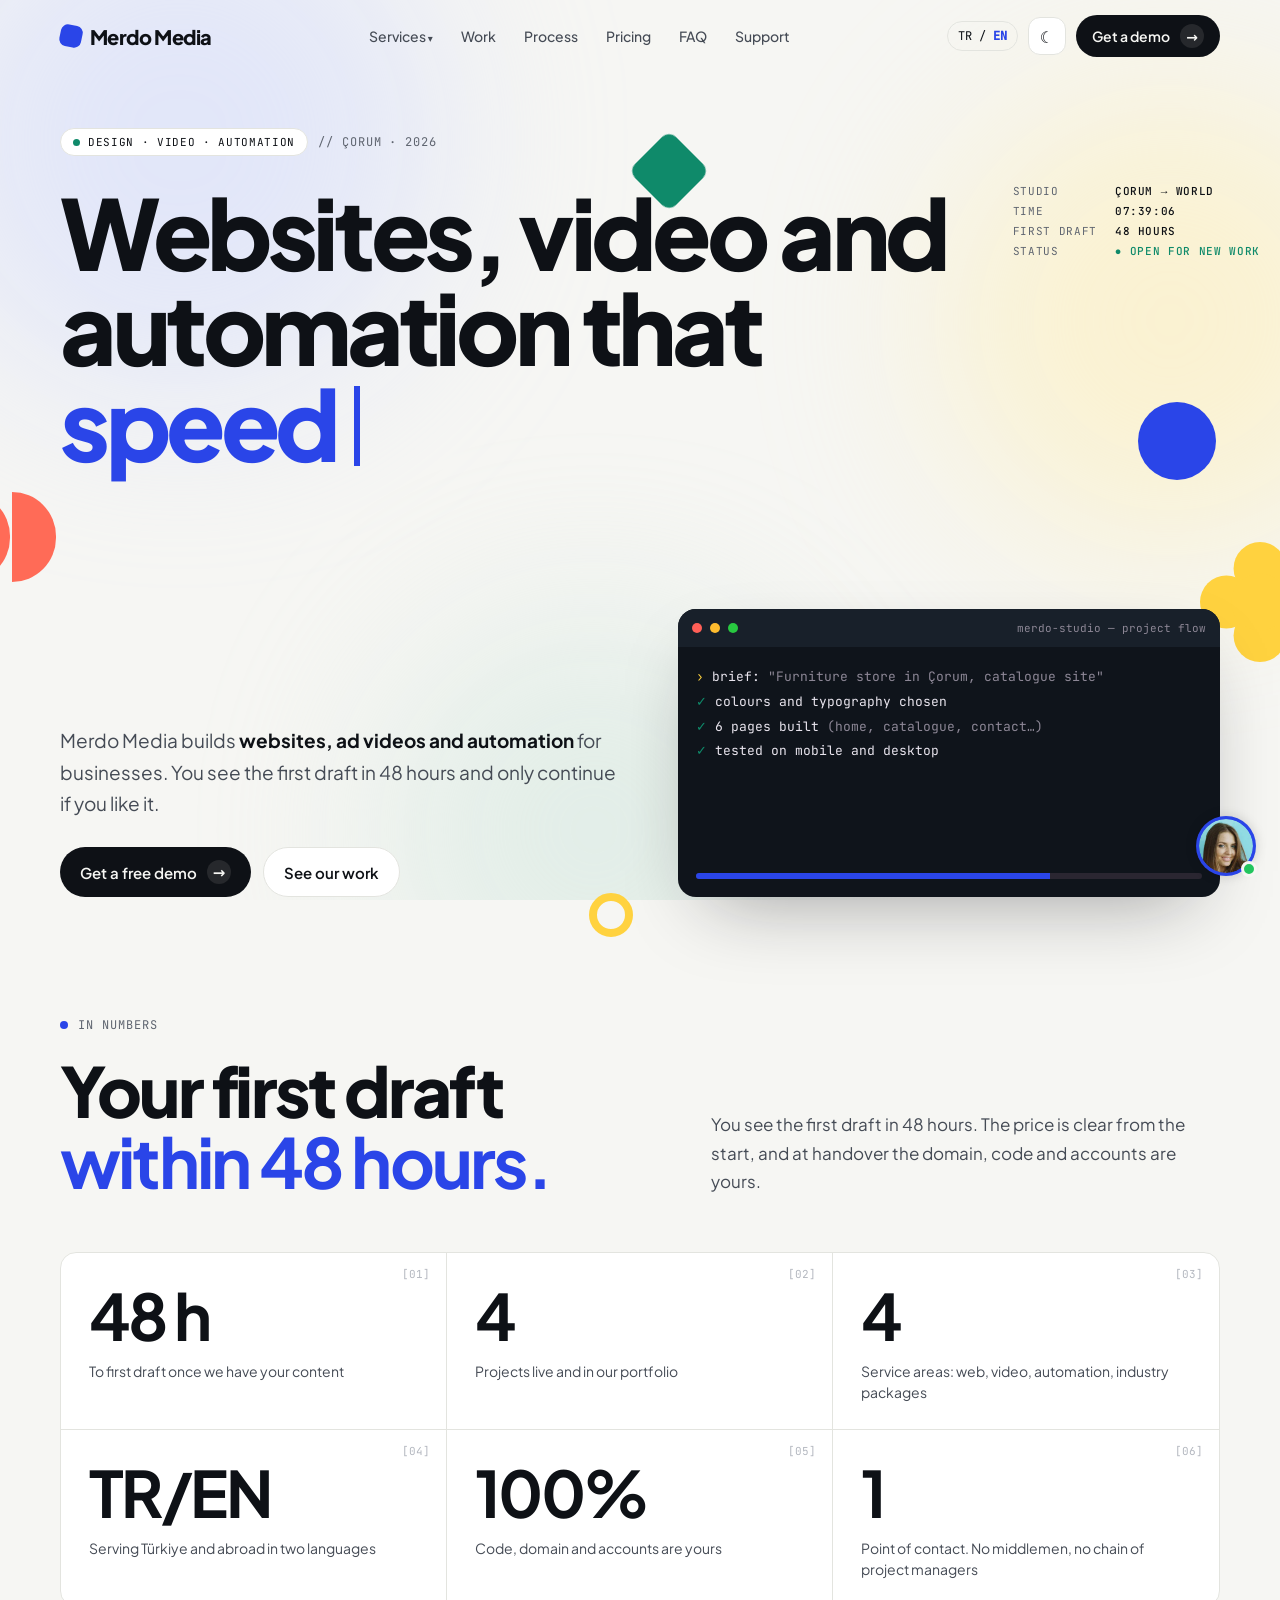
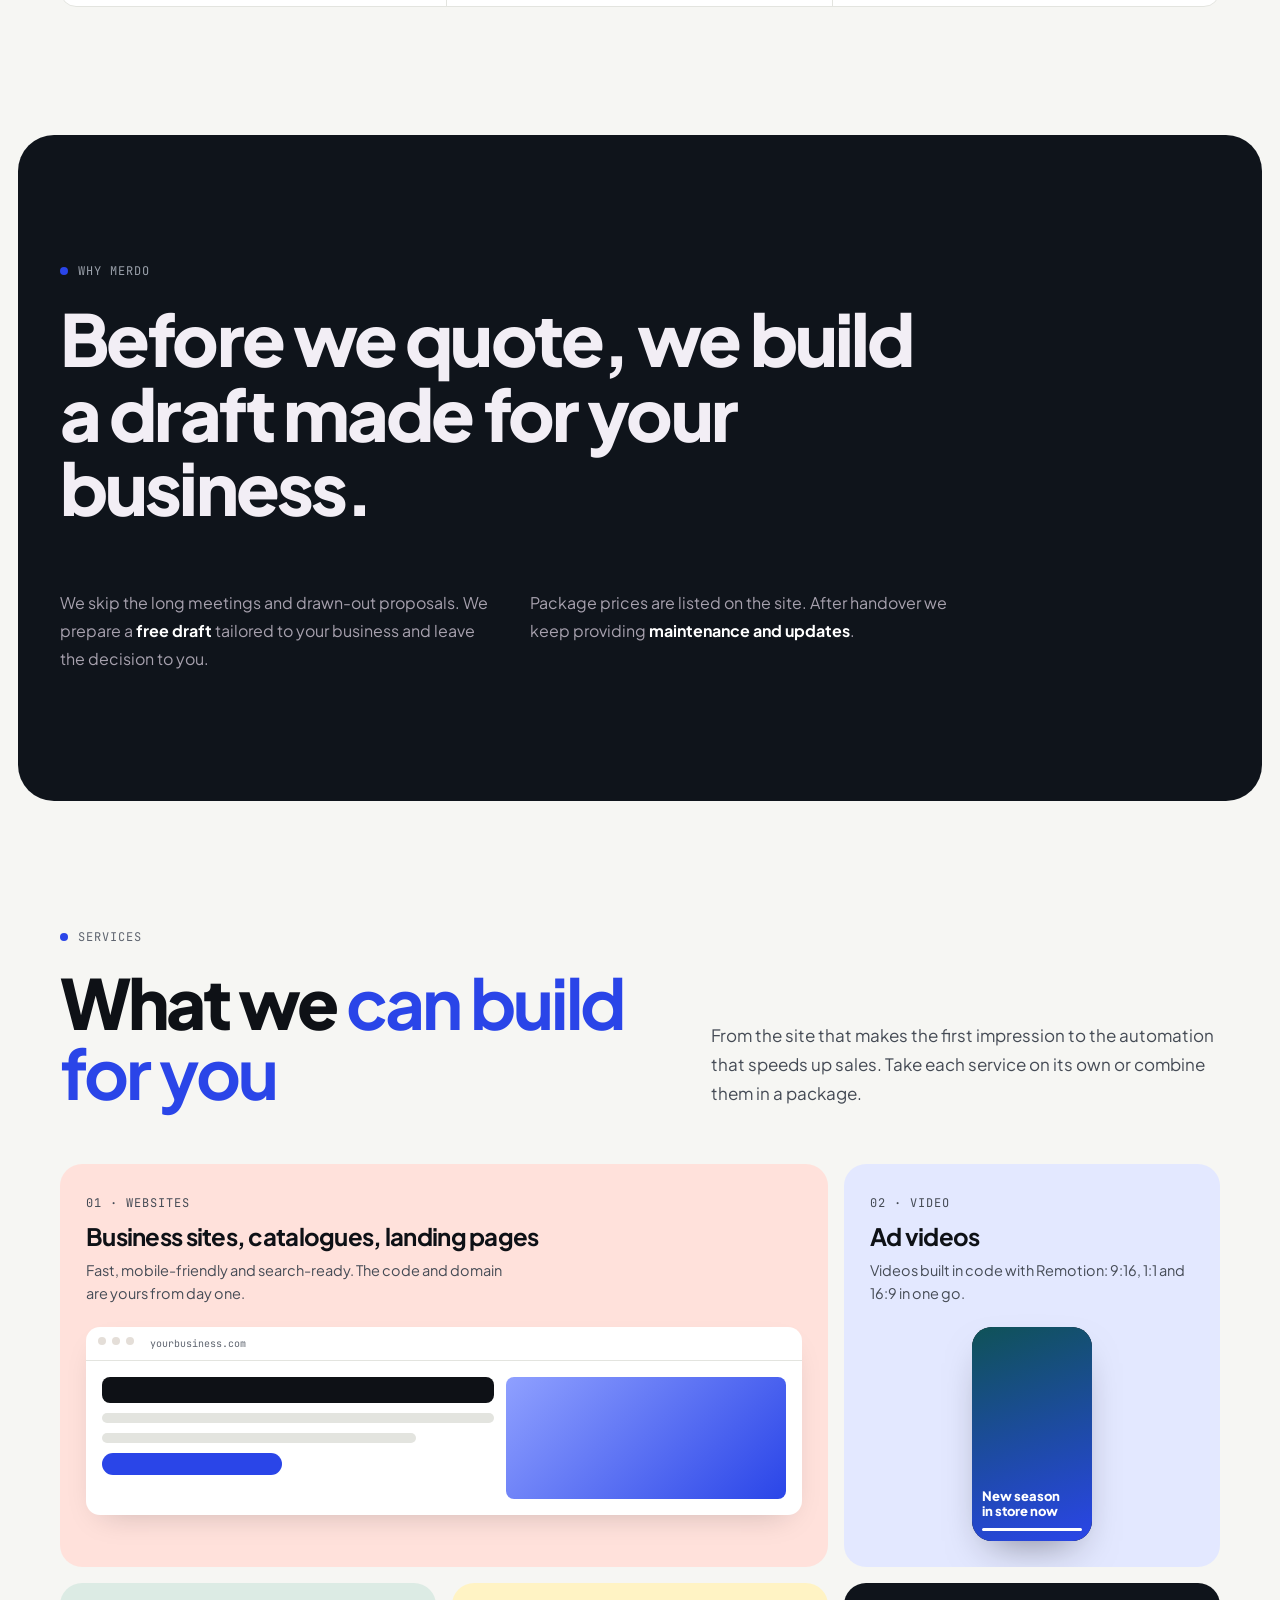
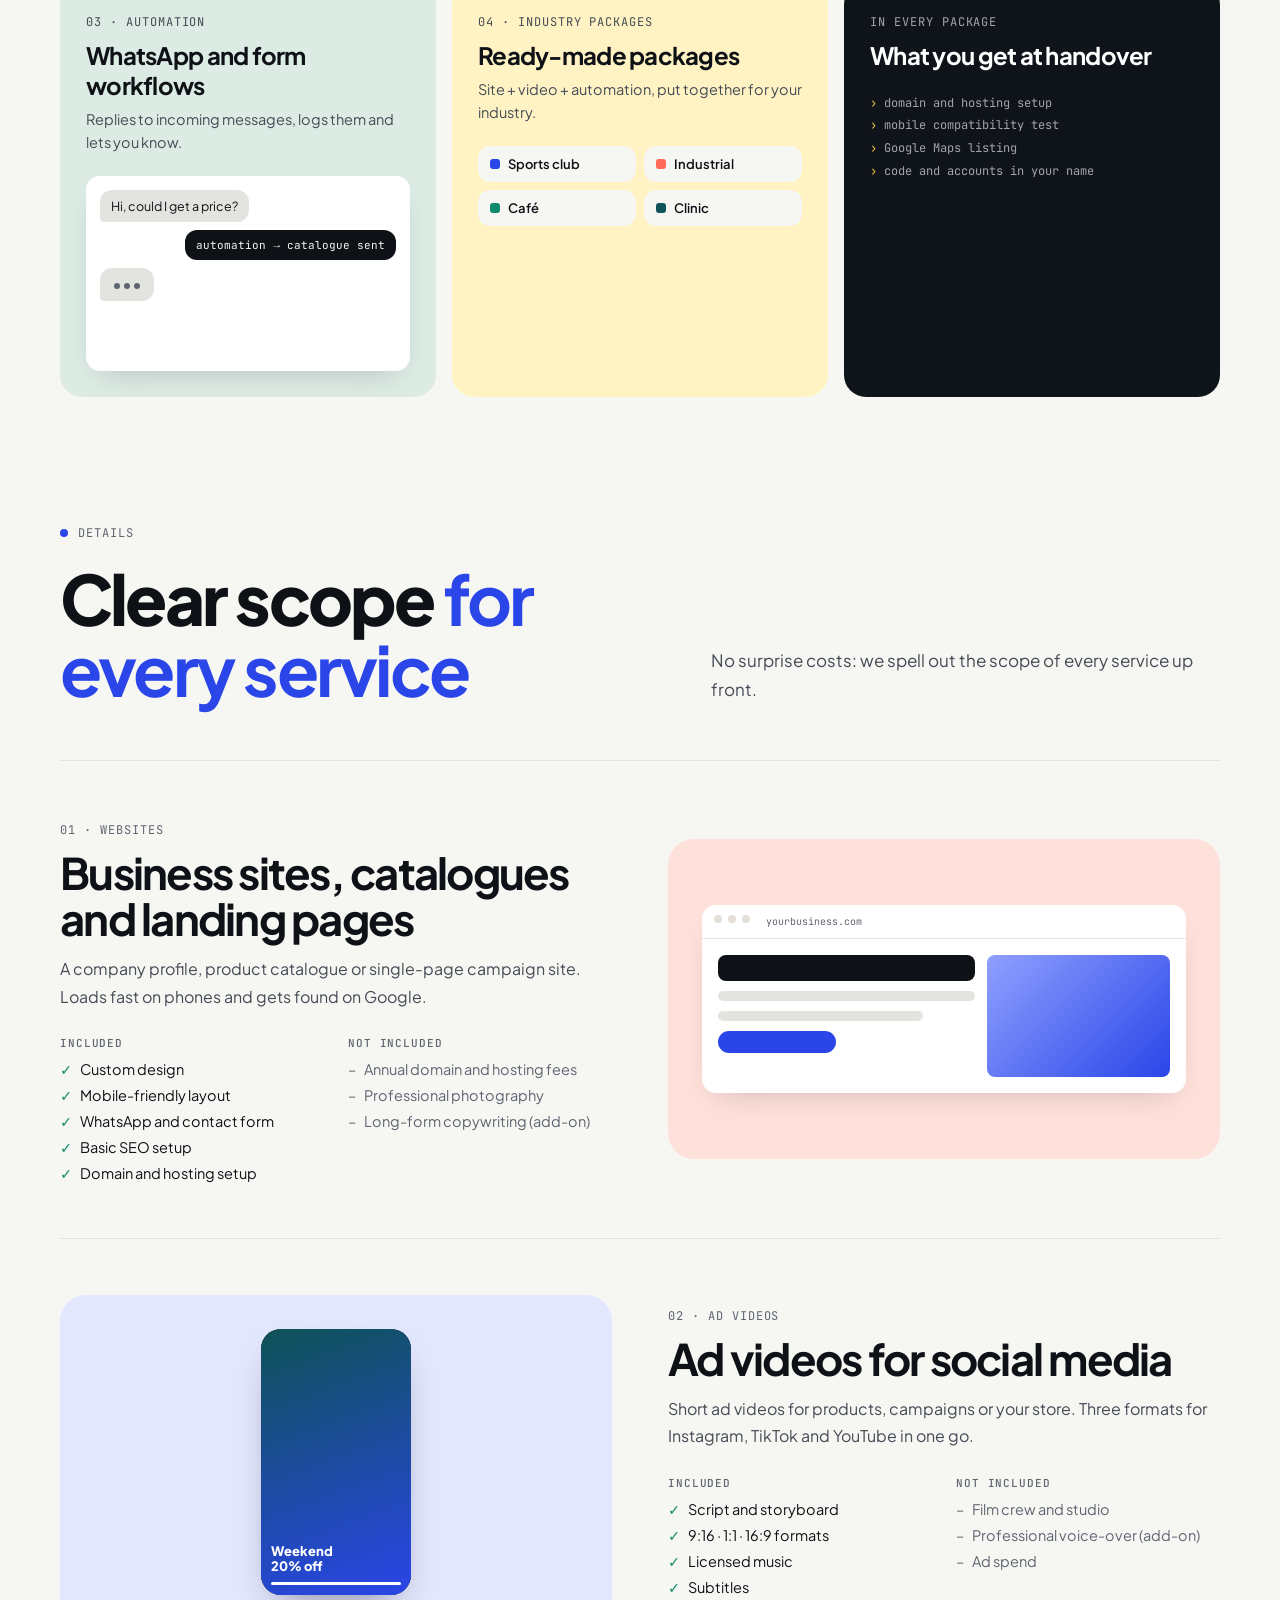
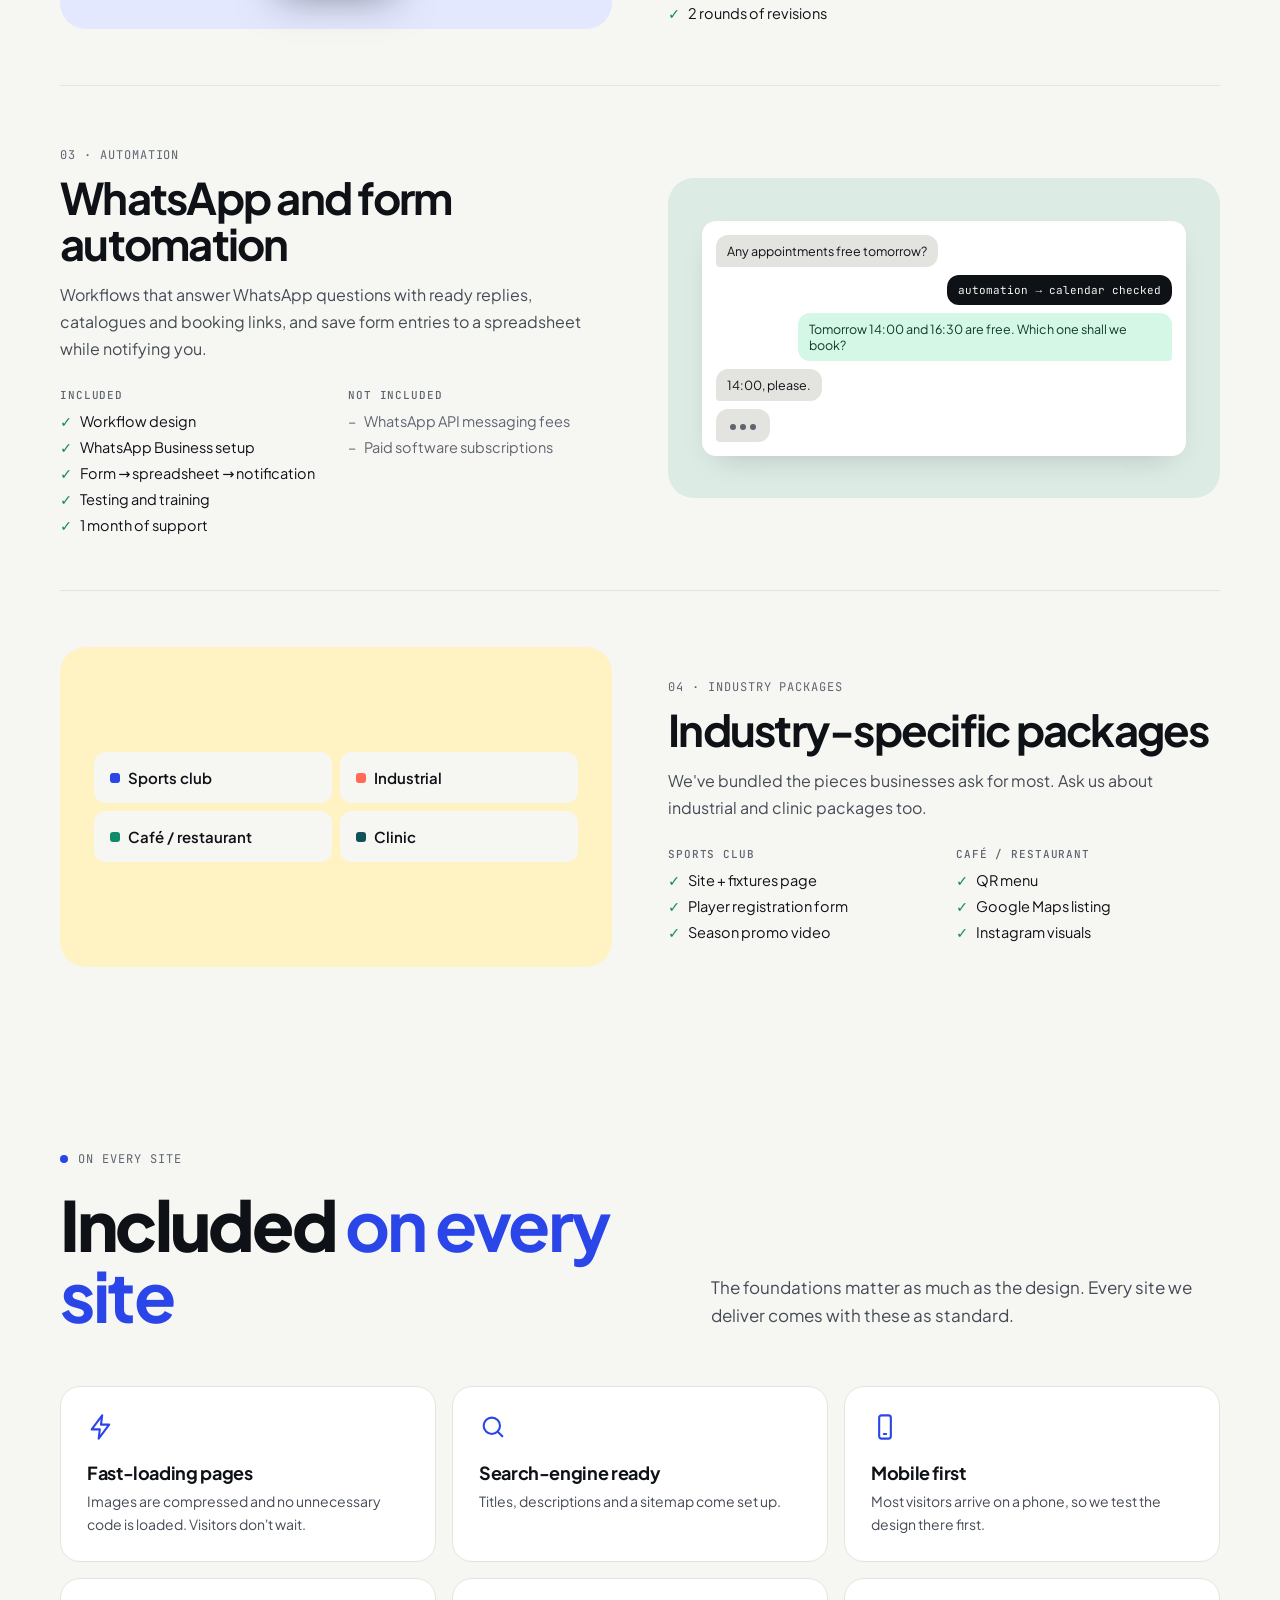
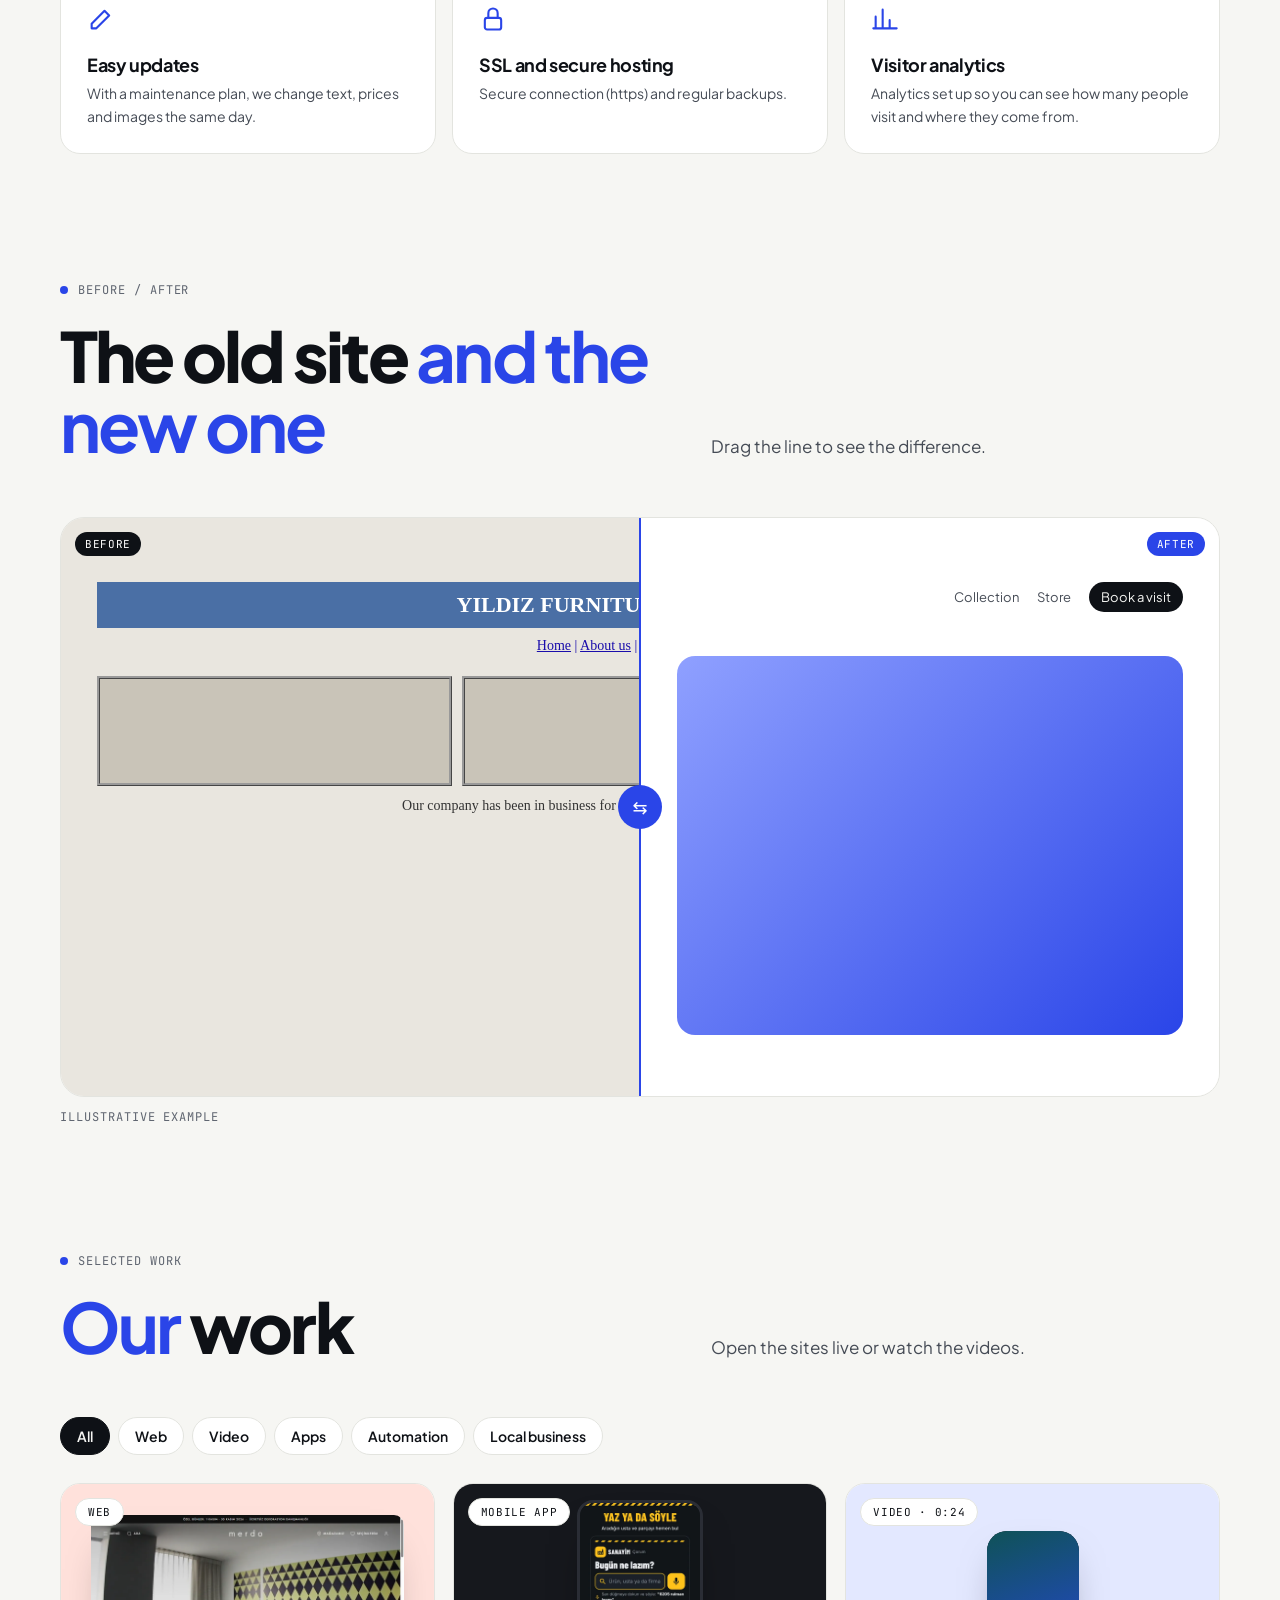
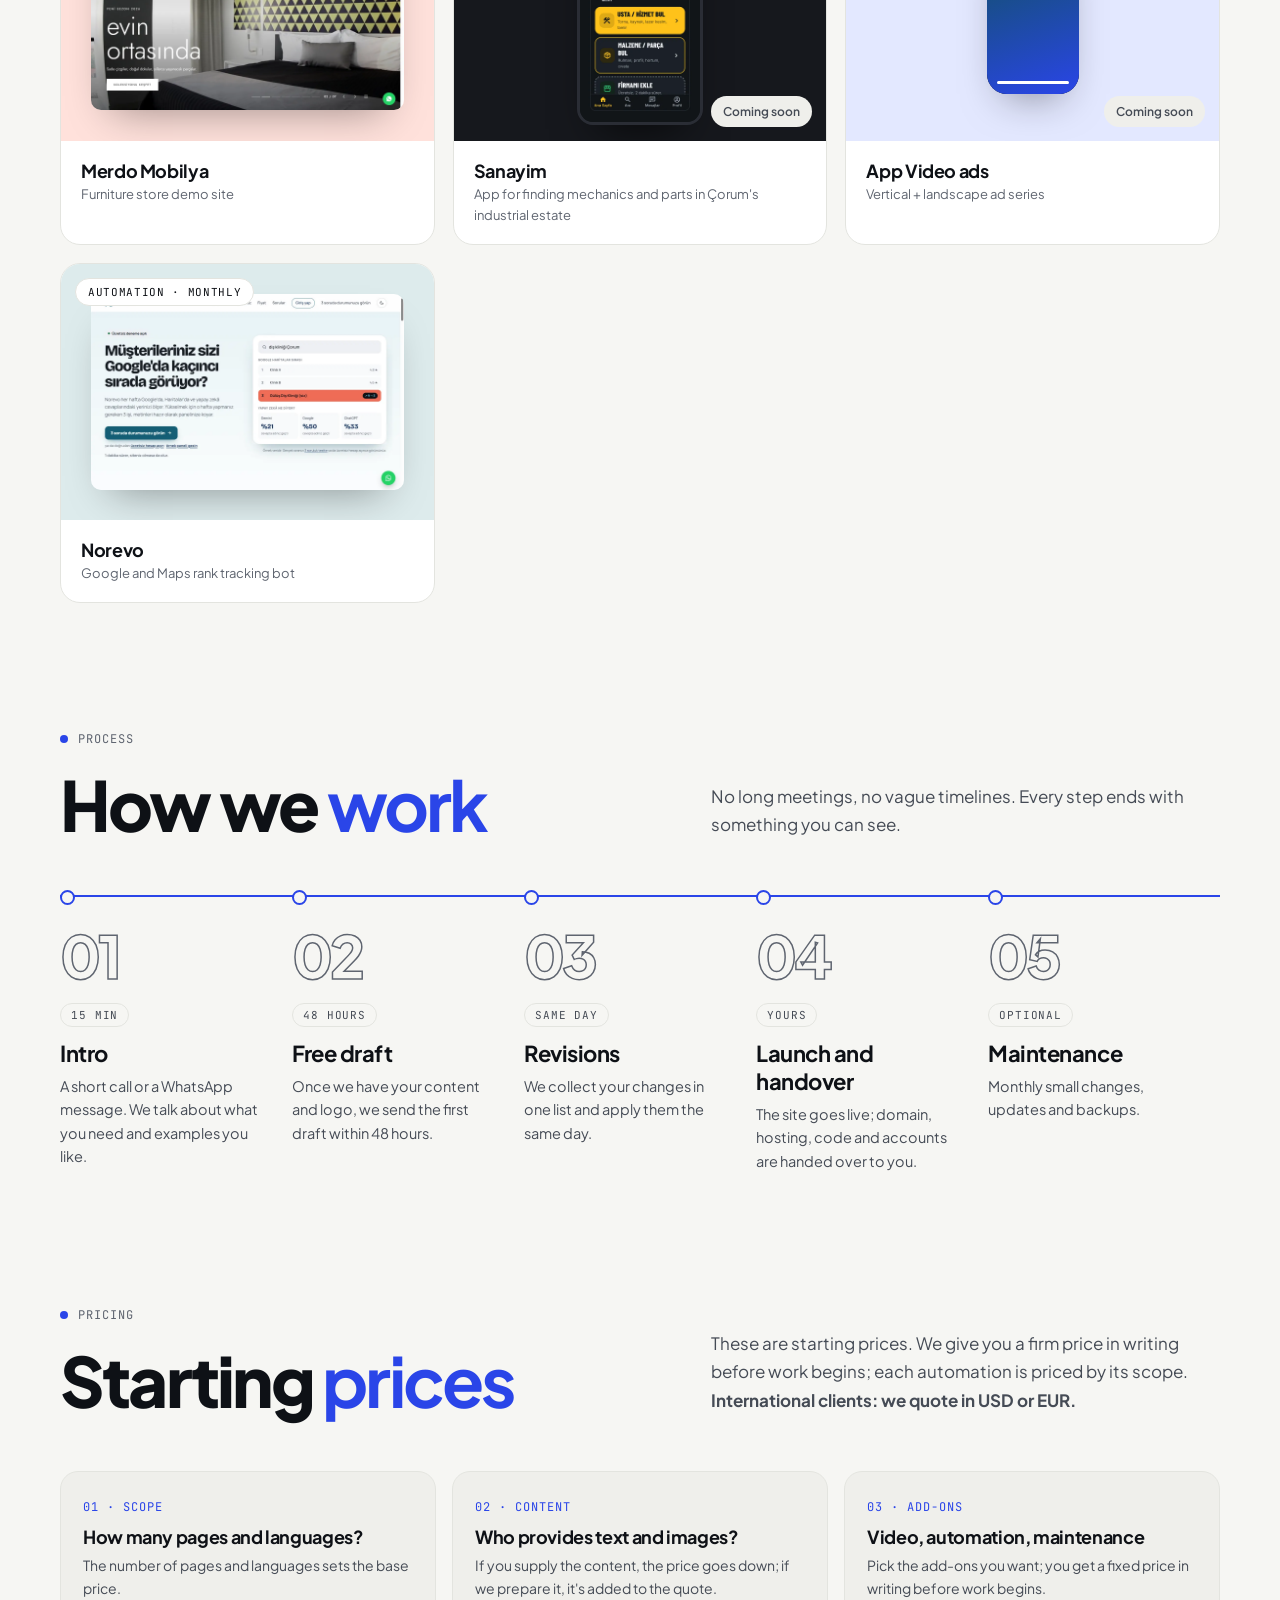
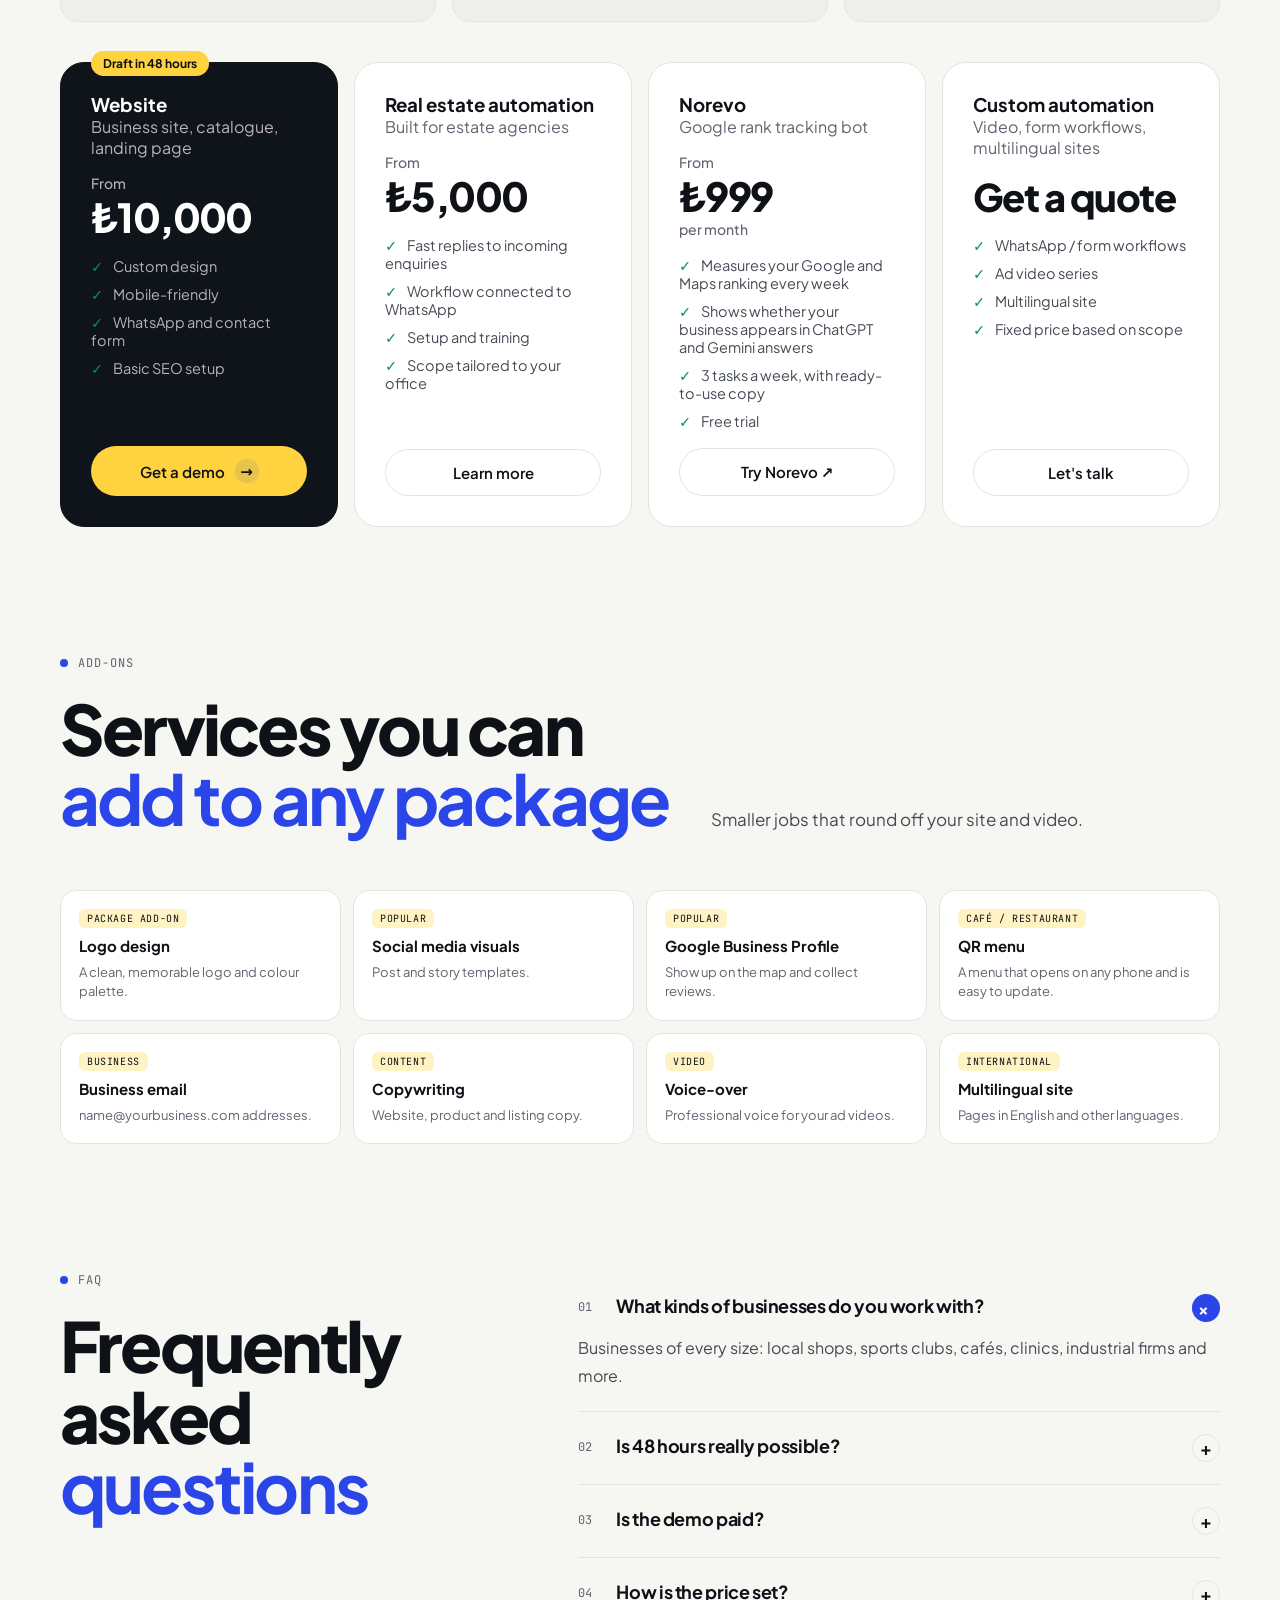
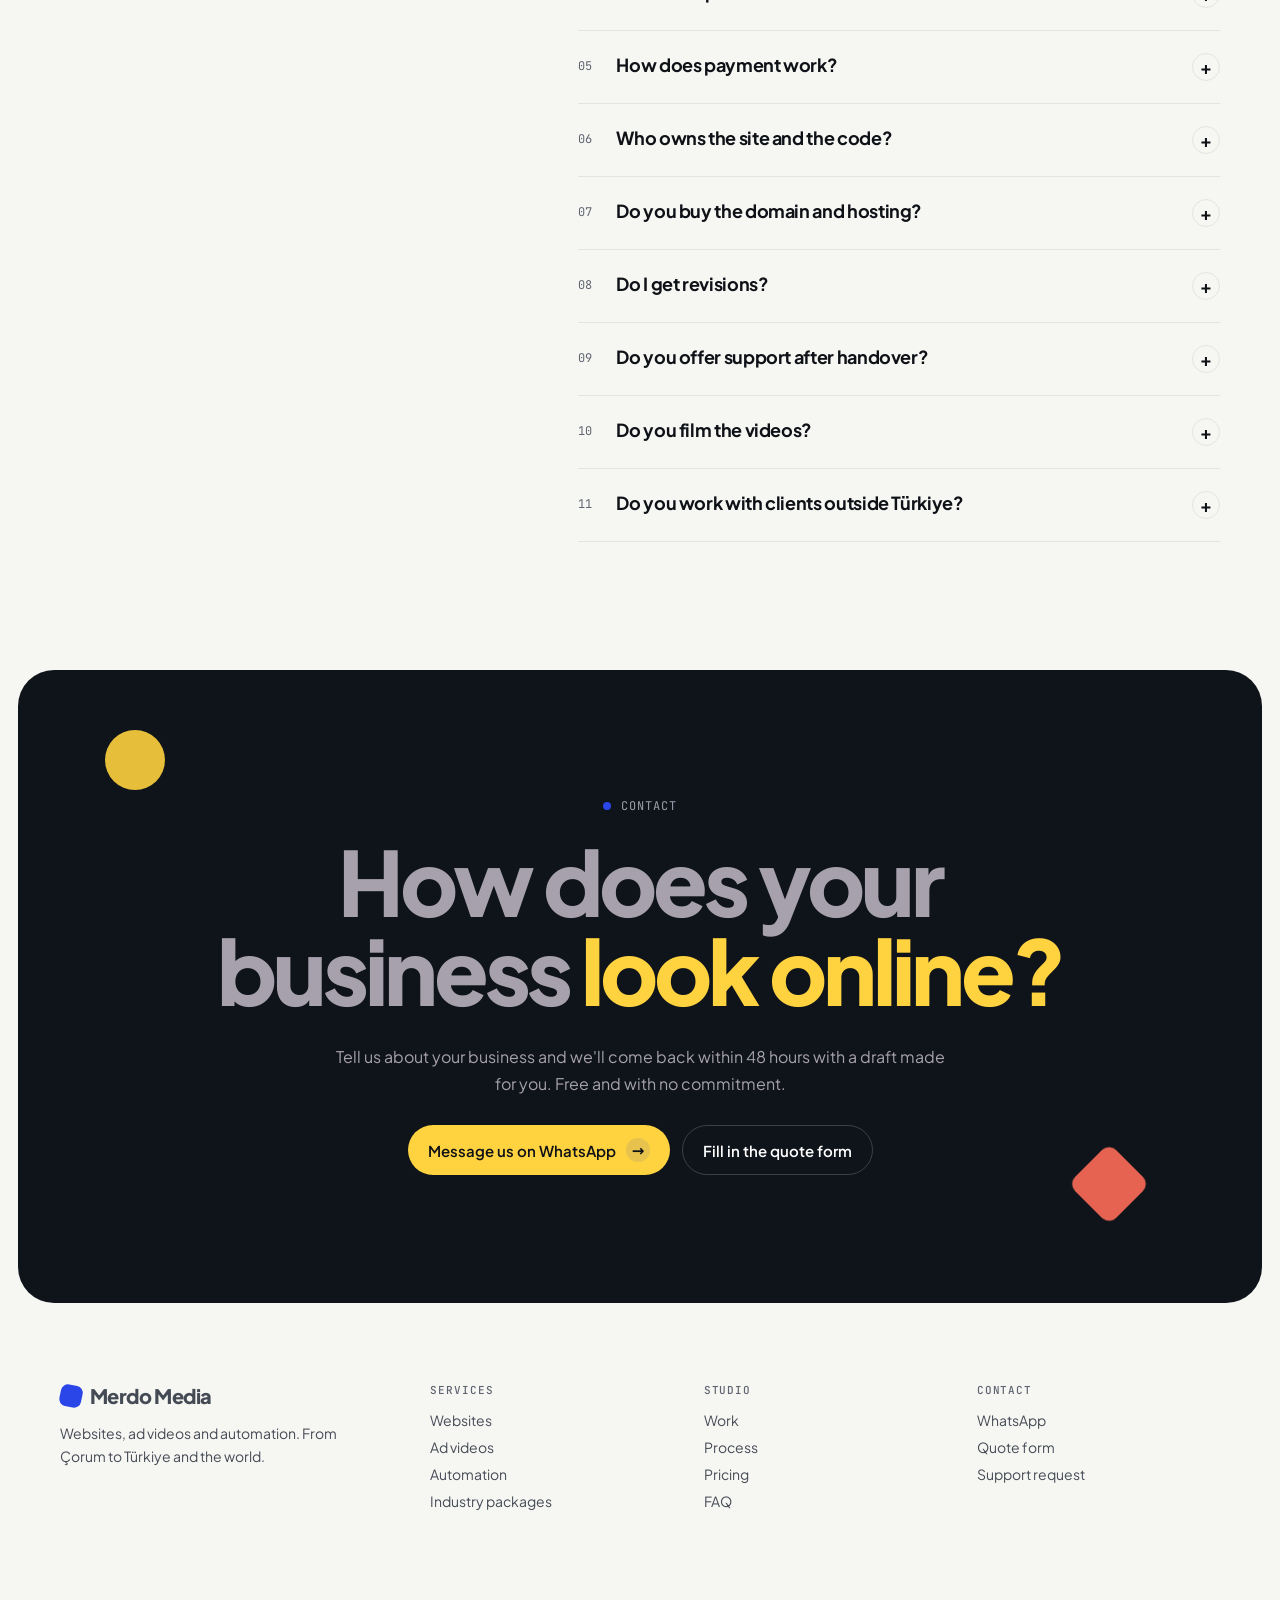
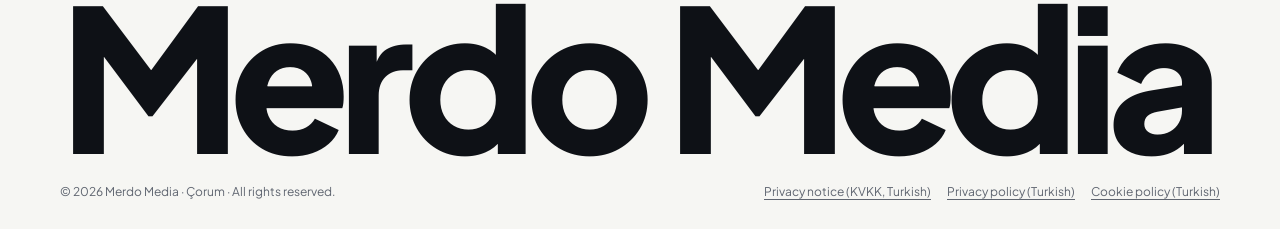
==== en/index.html @ d5f9c619 "Sohbet asistanına fotoğraflı avatar Asistan "Elif" adıyla Unsplash lisanslı bir portre kullanıyor (T" ====
<!doctype html>
<html lang="en">
<head>
<meta charset="utf-8">
<meta name="viewport" content="width=device-width, initial-scale=1">
<title>Merdo Media — Web, video and automation studio</title>
<meta name="description" content="Websites, ad videos and automation. Your first draft in 48 hours.">
<!-- shortcut: alan adı henüz yok; merdomedia.com.tr ve og-image.png yer tutucu, yayından önce gerçek adresle değiştir -->
<link rel="canonical" href="https://merdomedia.com.tr/en/">
<link rel="alternate" hreflang="tr" href="https://merdomedia.com.tr/">
<link rel="alternate" hreflang="en" href="https://merdomedia.com.tr/en/">
<meta name="theme-color" content="#2a45e8">
<meta property="og:type" content="website">
<meta property="og:site_name" content="Merdo Media">
<meta property="og:locale" content="en_US">
<meta property="og:title" content="Merdo Media — Web, video and automation studio">
<meta property="og:description" content="Websites, ad videos and automation. Your first draft in 48 hours.">
<meta property="og:url" content="https://merdomedia.com.tr/en/">
<meta property="og:image" content="https://merdomedia.com.tr/og-image.png">
<meta name="twitter:card" content="summary_large_image">
<script type="application/ld+json">{"@context":"https://schema.org","@type":"ProfessionalService","name":"Merdo Media","description":"Website, ad video and automation studio.","url":"https://merdomedia.com.tr/en/","telephone":"+905556984086","areaServed":["TR","Worldwide"],"knowsLanguage":["tr","en"],"address":{"@type":"PostalAddress","addressLocality":"Çorum","addressCountry":"TR"}}</script>
<script>try{var t=localStorage.getItem("merdo-theme")}catch(e){}document.documentElement.dataset.theme=t||(matchMedia("(prefers-color-scheme: dark)").matches?"dark":"light")</script>
<link rel="preload" href="../assets/fonts/plus-jakarta-sans-latin.woff2" as="font" type="font/woff2" crossorigin>
<link rel="stylesheet" href="../assets/site.css">
</head>
<body>

<div class="progress" id="progress"></div>
<div class="orbs" aria-hidden="true"><div class="orb o1"></div><div class="orb o2"></div><div class="orb o3"></div></div>
<div class="glow" id="glow" aria-hidden="true"></div>

<header id="hdr">
  <div class="wrap nav">
    <a href="./" class="logo"><i></i>Merdo Media</a>
    <ul>
      <li class="has-mega"><a href="#hizmetler">Services</a>
        <div class="mega">
          <a href="#d-web"><span class="mi" style="background:var(--peach)">W</span><span><b>Websites</b><small>Business sites, catalogues, landing pages</small></span></a>
          <a href="#d-video"><span class="mi" style="background:var(--lilac)">V</span><span><b>Ad videos</b><small>Vertical, square and landscape formats</small></span></a>
          <a href="#d-oto"><span class="mi" style="background:var(--mintl)">A</span><span><b>Automation</b><small>WhatsApp and form workflows</small></span></a>
          <a href="#d-sektor"><span class="mi" style="background:var(--butter)">I</span><span><b>Industry packages</b><small>Sports clubs, industry, cafés, clinics</small></span></a>
          <a href="#ekler" class="all"><span>Add-ons: logo, social media, QR menu…</span><span>→</span></a>
        </div>
      </li>
      <li><a href="#isler">Work</a></li><li><a href="#surec">Process</a></li><li><a href="#paketler">Pricing</a></li><li><a href="#sss">FAQ</a></li><li><a href="#" data-wa="destek">Support</a></li>
    </ul>
    <div class="nav-r">
      <span class="lang"><a href="../" hreflang="tr" lang="tr">TR</a> / <b>EN</b></span>
      <button class="theme" id="theme" aria-label="Light / dark theme"></button>
      <a href="#iletisim" data-open="form" class="btn btn-d btn-sm mag">Get a demo <span class="arr">→</span></a>
      <button class="burger" id="burger" aria-label="Open menu" aria-expanded="false" aria-controls="mmenu">☰</button>
    </div>
  </div>
</header>
<nav class="mmenu" id="mmenu" aria-label="Mobile menu">
  <a href="#hizmetler">Services <span>→</span></a><a href="#isler">Work <span>→</span></a><a href="#surec">Process <span>→</span></a><a href="#paketler">Pricing <span>→</span></a><a href="#sss">FAQ <span>→</span></a><a href="#" data-wa="destek">Support request <span>→</span></a>
  <a href="#iletisim" data-open="form" class="btn btn-d">Get a free demo <span class="arr">→</span></a>
</nav>

<main id="main">
<!-- ============ HERO ============ -->
<section class="hero">
  <div class="shape s-circ float" data-depth="30" aria-hidden="true"></div>
  <div class="shape s-dia" data-depth="-22" aria-hidden="true"></div>
  <div class="shape s-half float" data-depth="18" aria-hidden="true"></div>
  <div class="shape s-flower" data-depth="-28" aria-hidden="true"><svg viewBox="0 0 100 100"><g fill="#ffd23f"><circle cx="50" cy="22" r="22"/><circle cx="78" cy="50" r="22"/><circle cx="50" cy="78" r="22"/><circle cx="22" cy="50" r="22"/><circle cx="50" cy="50" r="24"/></g></svg></div>
  <div class="shape s-ring float" data-depth="14" aria-hidden="true"></div>

  <div class="wrap" style="position:relative">
    <div class="status" aria-hidden="true">
      <span>Studio</span><b>Çorum → World</b>
      <span>Time</span><b id="clock">--:--:--</b>
      <span>First draft</span><b>48 hours</b>
      <span>Status</span><b class="ok">● open for new work</b>
    </div>
    <div class="eyebrow"><span class="pill"><span class="dot"></span>Design · Video · Automation</span><span class="mono muted">// Çorum · 2026</span></div>
    <h1>Websites, video and automation that <span class="typed"><span class="grad" id="typed">grow your business.</span><span class="caret"></span></span></h1>
    <div class="hero-b">
      <div>
        <p>Merdo Media builds <b>websites, ad videos and automation</b> for businesses. You see the first draft in 48 hours and only continue if you like it.</p>
        <div class="ctas">
          <a href="#iletisim" data-open="form" class="btn btn-d mag">Get a free demo <span class="arr">→</span></a>
          <a href="#isler" class="btn btn-l">See our work</a>
        </div>
      </div>
      <div class="console rv d2" aria-label="Sample project flow">
        <div class="c-top"><i></i><i></i><i></i><span>merdo-studio — project flow</span></div>
        <div class="c-body" id="cbody"></div>
        <div class="c-bar"><i id="cbar"></i></div>
      </div>
    </div>
  </div>
</section>

<!-- ============ RAKAMLAR ============ -->
<section class="sec" style="padding-top:40px">
  <div class="wrap">
    <div class="sec-head">
      <div><div class="eb mono rv">In numbers</div><h2 class="h2 rv d1">Your first draft <span class="soft">within 48 hours.</span></h2></div>
      <p class="rv d2">You see the first draft in 48 hours. The price is clear from the start, and at handover the domain, code and accounts are yours.</p>
    </div>
    <div class="stats">
      <div class="stat rv"><span class="ix">[01]</span><div class="n"><span data-count="48">0</span> h</div><div class="t">To first draft once we have your content</div></div>
      <div class="stat rv d1"><span class="ix">[02]</span><div class="n"><span data-count="4">0</span></div><div class="t">Projects live and in our portfolio</div></div>
      <div class="stat rv d2"><span class="ix">[03]</span><div class="n"><span data-count="4">0</span></div><div class="t">Service areas: web, video, automation, industry packages</div></div>
      <div class="stat rv"><span class="ix">[04]</span><div class="n">TR/EN</div><div class="t">Serving Türkiye and abroad in two languages</div></div>
      <div class="stat rv d1"><span class="ix">[05]</span><div class="n"><span data-count="100">0</span>%</div><div class="t">Code, domain and accounts are yours</div></div>
      <div class="stat rv d2"><span class="ix">[06]</span><div class="n"><span data-count="1">0</span></div><div class="t">Point of contact. No middlemen, no chain of project managers</div></div>
    </div>
  </div>
</section>

<!-- ============ MANİFESTO ============ -->
<section class="dark sec manifesto" id="manifesto">
  <div class="wrap">
    <div class="eb mono">Why Merdo</div>
    <p class="big" id="mbig">Before we quote, we build a draft made for your business.</p>
    <div class="cols">
      <p>We skip the long meetings and drawn-out proposals. We prepare a <b>free draft</b> tailored to your business and leave the decision to you.</p>
      <p>Package prices are listed on the site. After handover we keep providing <b>maintenance and updates</b>.</p>
    </div>
  </div>
</section>

<!-- ============ HİZMETLER ============ -->
<section class="sec" id="hizmetler">
  <div class="wrap">
    <div class="sec-head">
      <div><div class="eb mono rv">Services</div><h2 class="h2 rv d1">What we <span class="soft">can build for you</span></h2></div>
      <p class="rv d2">From the site that makes the first impression to the automation that speeds up sales. Take each service on its own or combine them in a package.</p>
    </div>
    <div class="bento">
      <article class="card c-web rv spot">
        <span class="mono">01 · Websites</span>
        <h3>Business sites, catalogues, landing pages</h3>
        <p>Fast, mobile-friendly and search-ready. The code and domain are yours from day one.</p>
        <div class="mock m-browser" id="mbrowser">
          <div class="bar"><i></i><i></i><i></i><span>yourbusiness.com</span></div>
          <div class="pg"><div style="display:grid;gap:10px"><div class="blk h" style="transition-delay:.1s"></div><div class="blk t" style="transition-delay:.25s"></div><div class="blk t" style="width:80%;transition-delay:.35s"></div><div class="blk btnb" style="transition-delay:.5s"></div></div><div class="blk img" style="transition-delay:.3s"></div></div>
        </div>
      </article>
      <article class="card c-vid rv d1 spot">
        <span class="mono">02 · Video</span>
        <h3>Ad videos</h3>
        <p>Videos built in code with Remotion: 9:16, 1:1 and 16:9 in one go.</p>
        <div class="m-phone"><div class="scene"></div><div class="cap">New season<br>in store now</div><div class="pb"><i></i></div></div>
      </article>
      <article class="card c-oto rv spot">
        <span class="mono">03 · Automation</span>
        <h3>WhatsApp and form workflows</h3>
        <p>Replies to incoming messages, logs them and lets you know.</p>
        <div class="mock m-chat" id="mchat">
          <div class="bub in">Hi, could I get a price?</div>
          <div class="bub bot">automation → catalogue sent</div>
          <div class="bub in typing"><span class="dots"><i></i><i></i><i></i></span></div>
          <div class="bub out">Of course! Here's our catalogue and booking link.</div>
        </div>
      </article>
      <article class="card c-sek rv d1 spot">
        <span class="mono">04 · Industry packages</span>
        <h3>Ready-made packages</h3>
        <p>Site + video + automation, put together for your industry.</p>
        <div class="chips"><span class="chip"><i style="background:var(--orange)"></i>Sports club</span><span class="chip"><i style="background:var(--violet)"></i>Industrial</span><span class="chip"><i style="background:var(--mint)"></i>Café</span><span class="chip"><i style="background:var(--sky)"></i>Clinic</span></div>
      </article>
      <article class="card c-dark rv d2">
        <span class="mono">In every package</span>
        <h3>What you get at handover</h3>
        <div class="terminal"><b>›</b> domain and hosting setup<br><b>›</b> mobile compatibility test<br><b>›</b> Google Maps listing<br><b>›</b> code and accounts in your name</div>
      </article>
    </div>
  </div>
</section>

<!-- ============ HİZMET AYRINTILARI ============ -->
<section class="sec" id="detay" style="padding-top:0">
  <div class="wrap">
    <div class="sec-head">
      <div><div class="eb mono rv">Details</div><h2 class="h2 rv d1">Clear scope <span class="soft">for every service</span></h2></div>
      <p class="rv d2">No surprise costs: we spell out the scope of every service up front.</p>
    </div>
    <div class="detail rv" id="d-web">
      <div>
        <span class="mono muted">01 · Websites</span>
        <h3>Business sites, catalogues and landing pages</h3>
        <p class="lead">A company profile, product catalogue or single-page campaign site. Loads fast on phones and gets found on Google.</p>
        <div class="inc">
          <div class="yes"><h4>Included</h4><ul><li>Custom design</li><li>Mobile-friendly layout</li><li>WhatsApp and contact form</li><li>Basic SEO setup</li><li>Domain and hosting setup</li></ul></div>
          <div class="no"><h4>Not included</h4><ul><li>Annual domain and hosting fees</li><li>Professional photography</li><li>Long-form copywriting (add-on)</li></ul></div>
        </div>
      </div>
      <div class="d-vis" style="background:var(--peach)">
        <div class="mock m-browser">
          <div class="bar"><i></i><i></i><i></i><span>yourbusiness.com</span></div>
          <div class="pg"><div style="display:grid;gap:10px"><div class="blk h" style="transition-delay:.1s"></div><div class="blk t" style="transition-delay:.25s"></div><div class="blk t" style="width:80%;transition-delay:.35s"></div><div class="blk btnb" style="transition-delay:.5s"></div></div><div class="blk img" style="transition-delay:.3s"></div></div>
        </div>
      </div>
    </div>
    <div class="detail rv" id="d-video">
      <div>
        <span class="mono muted">02 · Ad videos</span>
        <h3>Ad videos for social media</h3>
        <p class="lead">Short ad videos for products, campaigns or your store. Three formats for Instagram, TikTok and YouTube in one go.</p>
        <div class="inc">
          <div class="yes"><h4>Included</h4><ul><li>Script and storyboard</li><li>9:16 · 1:1 · 16:9 formats</li><li>Licensed music</li><li>Subtitles</li><li>2 rounds of revisions</li></ul></div>
          <div class="no"><h4>Not included</h4><ul><li>Film crew and studio</li><li>Professional voice-over (add-on)</li><li>Ad spend</li></ul></div>
        </div>
      </div>
      <div class="d-vis" style="background:var(--lilac)">
        <div class="m-phone"><div class="scene"></div><div class="cap">Weekend<br>20% off</div><div class="pb"><i></i></div></div>
      </div>
    </div>
    <div class="detail rv" id="d-oto">
      <div>
        <span class="mono muted">03 · Automation</span>
        <h3>WhatsApp and form automation</h3>
        <p class="lead">Workflows that answer WhatsApp questions with ready replies, catalogues and booking links, and save form entries to a spreadsheet while notifying you.</p>
        <div class="inc">
          <div class="yes"><h4>Included</h4><ul><li>Workflow design</li><li>WhatsApp Business setup</li><li>Form → spreadsheet → notification</li><li>Testing and training</li><li>1 month of support</li></ul></div>
          <div class="no"><h4>Not included</h4><ul><li>WhatsApp API messaging fees</li><li>Paid software subscriptions</li></ul></div>
        </div>
      </div>
      <div class="d-vis" style="background:var(--mintl)">
        <div class="mock m-chat">
          <div class="bub in on">Any appointments free tomorrow?</div>
          <div class="bub bot on">automation → calendar checked</div>
          <div class="bub out on">Tomorrow 14:00 and 16:30 are free. Which one shall we book?</div>
          <div class="bub in on">14:00, please.</div>
          <div class="bub in typing on"><span class="dots"><i></i><i></i><i></i></span></div>
        </div>
      </div>
    </div>
    <div class="detail rv" id="d-sektor">
      <div>
        <span class="mono muted">04 · Industry packages</span>
        <h3>Industry-specific packages</h3>
        <p class="lead">We've bundled the pieces businesses ask for most. Ask us about industrial and clinic packages too.</p>
        <div class="inc">
          <div class="yes"><h4>Sports club</h4><ul><li>Site + fixtures page</li><li>Player registration form</li><li>Season promo video</li></ul></div>
          <div class="yes"><h4>Café / restaurant</h4><ul><li>QR menu</li><li>Google Maps listing</li><li>Instagram visuals</li></ul></div>
        </div>
      </div>
      <div class="d-vis" style="background:var(--butter)">
        <div class="chips"><span class="chip"><i style="background:var(--orange)"></i>Sports club</span><span class="chip"><i style="background:var(--violet)"></i>Industrial</span><span class="chip"><i style="background:var(--mint)"></i>Café / restaurant</span><span class="chip"><i style="background:var(--sky)"></i>Clinic</span></div>
      </div>
    </div>
  </div>
</section>

<!-- ============ FAYDA IZGARASI ============ -->
<section class="sec" style="padding-top:0">
  <div class="wrap">
    <div class="sec-head">
      <div><div class="eb mono rv">On every site</div><h2 class="h2 rv d1">Included <span class="soft">on every site</span></h2></div>
      <p class="rv d2">The foundations matter as much as the design. Every site we deliver comes with these as standard.</p>
    </div>
    <div class="benefits">
      <div class="ben rv"><svg viewBox="0 0 24 24"><path d="M13 2 4 14h7l-1 8 9-12h-7z"/></svg><h3>Fast-loading pages</h3><p>Images are compressed and no unnecessary code is loaded. Visitors don't wait.</p></div>
      <div class="ben rv d1"><svg viewBox="0 0 24 24"><circle cx="11" cy="11" r="7"/><path d="m20 20-3.5-3.5"/></svg><h3>Search-engine ready</h3><p>Titles, descriptions and a sitemap come set up.</p></div>
      <div class="ben rv d2"><svg viewBox="0 0 24 24"><rect x="7" y="2" width="10" height="20" rx="2"/><path d="M11 18h2"/></svg><h3>Mobile first</h3><p>Most visitors arrive on a phone, so we test the design there first.</p></div>
      <div class="ben rv"><svg viewBox="0 0 24 24"><path d="M4 20h4L19 9l-4-4L4 16z"/></svg><h3>Easy updates</h3><p>With a maintenance plan, we change text, prices and images the same day.</p></div>
      <div class="ben rv d1"><svg viewBox="0 0 24 24"><rect x="5" y="11" width="14" height="10" rx="2"/><path d="M8 11V7a4 4 0 0 1 8 0v4"/></svg><h3>SSL and secure hosting</h3><p>Secure connection (https) and regular backups.</p></div>
      <div class="ben rv d2"><svg viewBox="0 0 24 24"><path d="M4 20V10M10 20V4M16 20v-7M22 20H2"/></svg><h3>Visitor analytics</h3><p>Analytics set up so you can see how many people visit and where they come from.</p></div>
    </div>
  </div>
</section>

<!-- ============ ÖNCE / SONRA ============ -->
<section class="sec" style="padding-top:0">
  <div class="wrap">
    <div class="sec-head">
      <div><div class="eb mono rv">Before / after</div><h2 class="h2 rv d1">The old site <span class="soft">and the new one</span></h2></div>
      <p class="rv d2">Drag the line to see the difference.</p>
    </div>
    <div class="ba rv" id="ba">
      <div class="ba-l ba-old" aria-hidden="true">
        <div class="o-h">YILDIZ FURNITURE — WELCOME</div>
        <div class="o-nav"><u>Home</u> | <u>About us</u> | <u>Products</u> | <u>Contact</u></div>
        <div class="o-g"><span></span><span></span><span></span></div>
        <p class="o-t">Our company has been in business for many years. Please call us about our products.</p>
      </div>
      <div class="ba-l ba-new" aria-hidden="true">
        <div class="n-nav"><b>Yıldız</b><span>Collection</span><span>Store</span><i>Book a visit</i></div>
        <div class="n-hero"><div><h4>Furniture that fits your home, delivered the same week.</h4><em>Browse the catalogue →</em></div><div class="n-img"></div></div>
      </div>
      <span class="ba-tag l">Before</span><span class="ba-tag r">After</span>
      <div class="ba-h"></div>
      <input type="range" min="0" max="100" value="50" aria-label="Compare before and after views">
    </div>
    <p class="mono muted" style="margin-top:12px">Illustrative example</p>
  </div>
</section>

<!-- ============ PORTFÖY ============ -->
<section class="sec" id="isler" style="padding-top:0">
  <div class="wrap">
    <div class="sec-head">
      <div><div class="eb mono rv">Selected work</div><h2 class="h2 rv d1"><span class="soft">Our</span> work</h2></div>
      <p class="rv d2">Open the sites live or watch the videos.</p>
    </div>
    <div class="filters" role="group" aria-label="Portfolio filter">
      <button class="f on" data-f="all">All</button><button class="f" data-f="web">Web</button><button class="f" data-f="video">Video</button><button class="f" data-f="uygulama">Apps</button><button class="f" data-f="otomasyon">Automation</button><button class="f" data-f="yerel">Local business</button>
    </div>
    <div class="works" id="works">
      <a class="work rv tilt" data-cat="web" href="https://mertozmen899-alt.github.io/merdo-mobilya-demo/" target="_blank" rel="noopener">
        <div class="thumb" style="background:var(--peach)"><span class="pill badge">Web</span><div class="shot"><img src="../assets/ref-mobilya.webp" alt="Merdo Mobilya website screenshot" width="1280" height="800" loading="lazy"></div><span class="open">Open live ↗</span></div>
        <div class="w-meta"><div><h3>Merdo Mobilya</h3><small>Furniture store demo site</small></div></div>
      </a>
      <div class="work rv d1 tilt" data-cat="uygulama yerel">
        <div class="thumb" style="background:#16181d"><span class="pill badge">Mobile app</span><div class="phone-shot"><img src="../assets/ref-sanayim.webp" alt="Sanayim app home screen" width="540" height="960" loading="lazy"></div><span class="open">Coming soon</span></div>
        <div class="w-meta"><div><h3>Sanayim</h3><small>App for finding mechanics and parts in Çorum's industrial estate</small></div></div>
      </div>
      <div class="work rv tilt" data-cat="video">
        <div class="thumb" style="background:var(--lilac)"><span class="pill badge">Video · 0:24</span><div class="m-phone" style="margin:0;width:92px"><div class="scene"></div><div class="pb"><i></i></div></div><span class="open">Coming soon</span></div>
        <div class="w-meta"><div><h3>App Video ads</h3><small>Vertical + landscape ad series</small></div></div>
      </div>
      <a class="work rv d1 tilt" data-cat="otomasyon" href="https://mertozmen899-alt.github.io/norevo/giris.html" target="_blank" rel="noopener">
        <div class="thumb" style="background:var(--skyl)"><span class="pill badge">Automation · monthly</span><div class="shot"><img src="../assets/ref-norevo.webp" alt="Norevo screenshot" width="1280" height="800" loading="lazy"></div><span class="open">Open live ↗</span></div>
        <div class="w-meta"><div><h3>Norevo</h3><small>Google and Maps rank tracking bot</small></div></div>
      </a>
    </div>
  </div>
</section>

<!-- ============ SÜREÇ ============ -->
<section class="sec" id="surec" style="padding-top:0">
  <div class="wrap">
    <div class="sec-head">
      <div><div class="eb mono rv">Process</div><h2 class="h2 rv d1">How we <span class="soft">work</span></h2></div>
      <p class="rv d2">No long meetings, no vague timelines. Every step ends with something you can see.</p>
    </div>
    <ol class="flow">
      <li class="rv"><span class="fl-n">01</span><span class="fl-t">15 min</span><h3>Intro</h3><p>A short call or a WhatsApp message. We talk about what you need and examples you like.</p></li>
      <li class="rv d1"><span class="fl-n">02</span><span class="fl-t">48 hours</span><h3>Free draft</h3><p>Once we have your content and logo, we send the first draft within 48 hours.</p></li>
      <li class="rv d2"><span class="fl-n">03</span><span class="fl-t">Same day</span><h3>Revisions</h3><p>We collect your changes in one list and apply them the same day.</p></li>
      <li class="rv d3"><span class="fl-n">04</span><span class="fl-t">Yours</span><h3>Launch and handover</h3><p>The site goes live; domain, hosting, code and accounts are handed over to you.</p></li>
      <li class="rv d4"><span class="fl-n">05</span><span class="fl-t">Optional</span><h3>Maintenance</h3><p>Monthly small changes, updates and backups.</p></li>
    </ol>
  </div>
</section>

<!-- ============ PAKETLER ============ -->
<section class="sec" id="paketler" style="padding-top:0">
  <div class="wrap">
    <div class="sec-head">
      <div><div class="eb mono rv">Pricing</div><h2 class="h2 rv d1">Starting <span class="soft">prices</span></h2></div>
      <p class="rv d2">These are starting prices. We give you a firm price in writing before work begins; each automation is priced by its scope.<br><b>International clients: we quote in USD or EUR.</b></p>
    </div>
    <div class="how">
      <div class="rv"><span class="mono">01 · Scope</span><h3>How many pages and languages?</h3><p>The number of pages and languages sets the base price.</p></div>
      <div class="rv d1"><span class="mono">02 · Content</span><h3>Who provides text and images?</h3><p>If you supply the content, the price goes down; if we prepare it, it's added to the quote.</p></div>
      <div class="rv d2"><span class="mono">03 · Add-ons</span><h3>Video, automation, maintenance</h3><p>Pick the add-ons you want; you get a fixed price in writing before work begins.</p></div>
    </div>
    <div class="prices">
      <div class="price feat rv"><span class="tag">Draft in 48 hours</span><div><h3>Website</h3><p class="muted">Business site, catalogue, landing page</p></div><div class="amt"><small style="margin:0 0 4px">From</small>₺10,000</div><ul><li>Custom design</li><li>Mobile-friendly</li><li>WhatsApp and contact form</li><li>Basic SEO setup</li></ul><a href="#iletisim" data-open="form" class="btn btn-d mag">Get a demo <span class="arr">→</span></a></div>
      <div class="price rv d1"><div><h3>Real estate automation</h3><p class="muted">Built for estate agencies</p></div><div class="amt"><small style="margin:0 0 4px">From</small>₺5,000</div><ul><li>Fast replies to incoming enquiries</li><li>Workflow connected to WhatsApp</li><li>Setup and training</li><li>Scope tailored to your office</li></ul><a href="#iletisim" data-open="form" class="btn btn-l">Learn more</a></div>
      <div class="price rv d2"><div><h3>Norevo</h3><p class="muted">Google rank tracking bot</p></div><div class="amt"><small style="margin:0 0 4px">From</small>₺999<small>per month</small></div><ul><li>Measures your Google and Maps ranking every week</li><li>Shows whether your business appears in ChatGPT and Gemini answers</li><li>3 tasks a week, with ready-to-use copy</li><li>Free trial</li></ul><a href="https://mertozmen899-alt.github.io/norevo/giris.html" target="_blank" rel="noopener" class="btn btn-l">Try Norevo ↗</a></div>
      <div class="price rv d3"><div><h3>Custom automation</h3><p class="muted">Video, form workflows, multilingual sites</p></div><div class="amt" style="font-size:38px">Get a quote</div><ul><li>WhatsApp / form workflows</li><li>Ad video series</li><li>Multilingual site</li><li>Fixed price based on scope</li></ul><a href="#iletisim" data-open="form" class="btn btn-l">Let's talk</a></div>
    </div>
  </div>
</section>

<!-- ============ EK HİZMETLER ============ -->
<section class="sec" id="ekler" style="padding-top:0">
  <div class="wrap">
    <div class="sec-head">
      <div><div class="eb mono rv">Add-ons</div><h2 class="h2 rv d1">Services you can <span class="soft">add to any package</span></h2></div>
      <p class="rv d2">Smaller jobs that round off your site and video.</p>
    </div>
    <div class="extras">
      <div class="ex rv"><span class="t">Package add-on</span><b>Logo design</b><small>A clean, memorable logo and colour palette.</small></div>
      <div class="ex rv d1"><span class="t">Popular</span><b>Social media visuals</b><small>Post and story templates.</small></div>
      <div class="ex rv d2"><span class="t">Popular</span><b>Google Business Profile</b><small>Show up on the map and collect reviews.</small></div>
      <div class="ex rv d3"><span class="t">Café / restaurant</span><b>QR menu</b><small>A menu that opens on any phone and is easy to update.</small></div>
      <div class="ex rv"><span class="t">Business</span><b>Business email</b><small>name@yourbusiness.com addresses.</small></div>
      <div class="ex rv d1"><span class="t">Content</span><b>Copywriting</b><small>Website, product and listing copy.</small></div>
      <div class="ex rv d2"><span class="t">Video</span><b>Voice-over</b><small>Professional voice for your ad videos.</small></div>
      <div class="ex rv d3"><span class="t">International</span><b>Multilingual site</b><small>Pages in English and other languages.</small></div>
    </div>
  </div>
</section>

<!-- ============ SSS ============ -->
<section class="sec" id="sss" style="padding-top:0">
  <div class="wrap faq">
    <div><div class="eb mono rv">FAQ</div><h2 class="h2 rv d1">Frequently asked <span class="soft">questions</span></h2></div>
    <div class="faq-list">
      <details class="rv" open><summary>What kinds of businesses do you work with?<span class="pl">+</span></summary><p>Businesses of every size: local shops, sports clubs, cafés, clinics, industrial firms and more.</p></details>
      <details class="rv"><summary>Is 48 hours really possible?<span class="pl">+</span></summary><p>Once we have your content and logo, we deliver the first draft within 48 hours. The final version depends on the number of revisions.</p></details>
      <details class="rv"><summary>Is the demo paid?<span class="pl">+</span></summary><p>No. The first draft is free; if you don't like it, you pay nothing.</p></details>
      <details class="rv"><summary>How is the price set?<span class="pl">+</span></summary><p>By the number of pages, who provides the content and the add-ons you choose. You get a fixed price in writing before work begins.</p></details>
      <details class="rv"><summary>How does payment work?<span class="pl">+</span></summary><p>The payment plan is set out in the quote and can be split between the start of work and handover.</p></details>
      <details class="rv"><summary>Who owns the site and the code?<span class="pl">+</span></summary><p>You do, entirely. The domain, hosting and code are handed over to you, so you're never tied to us.</p></details>
      <details class="rv"><summary>Do you buy the domain and hosting?<span class="pl">+</span></summary><p>We can use what you already have or set it up on your behalf. Either way, the accounts are opened in your name.</p></details>
      <details class="rv"><summary>Do I get revisions?<span class="pl">+</span></summary><p>Yes. The number of revisions in your package is stated in the quote, and we make small fixes the same day.</p></details>
      <details class="rv"><summary>Do you offer support after handover?<span class="pl">+</span></summary><p>Yes. With a monthly maintenance plan we handle updates and backups, and existing clients can reach us on our WhatsApp support line.</p></details>
      <details class="rv"><summary>Do you film the videos?<span class="pl">+</span></summary><p>Videos are made with animation and motion graphics, and we can use footage you shoot yourself. A film crew is a separate service.</p></details>
      <details class="rv"><summary>Do you work with clients outside Türkiye?<span class="pl">+</span></summary><p>Yes. We work in Turkish and English and quote international projects in USD or EUR.</p></details>
    </div>
  </div>
</section>

<!-- ============ KAPANIŞ ============ -->
<section class="dark sec final" id="iletisim">
  <div class="shape s-circ float" style="top:60px;left:7%;right:auto;width:60px;height:60px;background:var(--amber)" data-depth="20" aria-hidden="true"></div>
  <div class="shape s-dia" style="top:auto;bottom:90px;left:auto;right:10%;background:var(--violet)" data-depth="-18" aria-hidden="true"></div>
  <div class="wrap">
    <div class="eb mono" style="justify-content:center">Contact</div>
    <p class="big">How does your business <span class="grad">look online?</span></p>
    <p>Tell us about your business and we'll come back within 48 hours with a draft made for you. Free and with no commitment.</p>
    <div class="ctas">
      <a href="#" data-wa="demo" class="btn btn-d mag" style="background:var(--amber);color:#0e1116">Message us on WhatsApp <span class="arr">→</span></a>
      <a href="#iletisim" data-open="form" class="btn btn-l">Fill in the quote form</a>
    </div>
  </div>
</section>

</main>

<!-- ============ FOOTER ============ -->
<footer>
  <div class="wrap">
    <div class="ft">
      <div><a href="./" class="logo"><i></i>Merdo Media</a><p style="margin-top:14px;max-width:32ch;line-height:1.6">Websites, ad videos and automation. From Çorum to Türkiye and the world.</p>
      </div>
      <div><h2>Services</h2><ul><li><a href="#hizmetler">Websites</a></li><li><a href="#hizmetler">Ad videos</a></li><li><a href="#hizmetler">Automation</a></li><li><a href="#hizmetler">Industry packages</a></li></ul></div>
      <div><h2>Studio</h2><ul><li><a href="#isler">Work</a></li><li><a href="#surec">Process</a></li><li><a href="#paketler">Pricing</a></li><li><a href="#sss">FAQ</a></li></ul></div>
      <div><h2>Contact</h2><ul><li><a href="#" data-wa="demo">WhatsApp</a></li><li><a href="#iletisim" data-open="form">Quote form</a></li><li><a href="#" data-wa="destek">Support request</a></li></ul></div>
    </div>
    <div class="giant" id="giant" aria-label="Merdo Media"></div>
    <div class="legal"><span>© 2026 Merdo Media · Çorum · All rights reserved.</span><span class="lk"><a href="../kvkk.html">Privacy notice (KVKK, Turkish)</a><a href="../gizlilik.html">Privacy policy (Turkish)</a><a href="../cerez.html">Cookie policy (Turkish)</a></span></div>
  </div>
</footer>

<!-- ============ SOHBET BALONU ============ -->
<svg width="0" height="0" style="position:absolute" aria-hidden="true">
  <symbol id="av" viewBox="0 0 64 64"><clipPath id="avc"><circle cx="32" cy="32" r="32"/></clipPath><image href="../assets/asistan.webp" width="64" height="64" preserveAspectRatio="xMidYMid slice" clip-path="url(#avc)"/></symbol>
</svg>
<div class="cw" id="cw">
  <div class="cw-x" aria-hidden="true"></div>
  <div class="cw-tease" id="cwTease" role="button" tabindex="0" aria-label="Open chat"><button type="button" id="cwTeaseX" aria-label="Dismiss message">×</button><span class="tx" id="cwTx"></span></div>
  <div class="cw-panel" id="cwPanel" role="dialog" aria-label="Merdo Media chat assistant">
    <div class="cw-head"><span class="cw-av"><svg><use href="#av"/></svg></span><div><b>Elif</b><small>Merdo Media assistant · Online</small></div><button type="button" id="cwClose" aria-label="Close chat">×</button></div>
    <div class="cw-body" id="cwBody" aria-live="polite"></div>
    <p class="cw-err" id="cwErr" role="alert"></p>
    <form class="cw-in" id="cwIn"><input id="cwInput" aria-label="Your message" maxlength="80"><button type="submit" aria-label="Send">➤</button></form>
    <div class="cw-foot">Automated assistant · Our team replies on WhatsApp · <a href="../kvkk.html">Privacy</a></div>
  </div>
  <button type="button" class="cw-btn" id="cwBtn" aria-label="Open chat" aria-expanded="false"><svg><use href="#av"/></svg><span class="on"></span><span class="x" aria-hidden="true">×</span></button>
</div>

<!-- ============ TEKLİF FORMU ============ -->
<dialog class="fm" id="fm" aria-labelledby="fmTitle">
  <form id="fmForm" novalidate>
    <div class="fm-top"><span class="mono muted" id="fmCount">Step 1 / 4</span><button type="button" data-close aria-label="Close form">×</button></div>
    <div class="fm-bar"><i id="fmBar"></i></div>
    <div class="fm-step on" data-step="1">
      <h3 id="fmTitle">What can we do for you?</h3><p class="h">You can pick more than one.</p>
      <div class="opts">
        <label class="opt"><input type="checkbox" name="hizmet" value="Website"><span>Website</span></label>
        <label class="opt"><input type="checkbox" name="hizmet" value="Ad video"><span>Ad video</span></label>
        <label class="opt"><input type="checkbox" name="hizmet" value="Automation"><span>Automation</span></label>
        <label class="opt"><input type="checkbox" name="hizmet" value="Real estate automation"><span>Real estate automation</span></label>
        <label class="opt"><input type="checkbox" name="hizmet" value="Norevo (Google rankings)"><span>Norevo (Google rankings)</span></label>
        <label class="opt"><input type="checkbox" name="hizmet" value="Industry package"><span>Industry package</span></label>
        <label class="opt"><input type="checkbox" name="hizmet" value="Not sure"><span>Not sure</span></label>
      </div>
    </div>
    <div class="fm-step" data-step="2">
      <h3>Your industry?</h3><p class="h">So we can show you relevant examples.</p>
      <div class="opts">
        <label class="opt"><input type="radio" name="sektor" value="Sports club"><span>Sports club</span></label>
        <label class="opt"><input type="radio" name="sektor" value="Industrial"><span>Industrial</span></label>
        <label class="opt"><input type="radio" name="sektor" value="Café / restaurant"><span>Café / restaurant</span></label>
        <label class="opt"><input type="radio" name="sektor" value="Clinic"><span>Clinic</span></label>
        <label class="opt"><input type="radio" name="sektor" value="Shop / e-commerce"><span>Shop / e-commerce</span></label>
        <label class="opt"><input type="radio" name="sektor" value="Other"><span>Other</span></label>
      </div>
    </div>
    <div class="fm-step" data-step="3">
      <h3>Budget range</h3><p class="h">A rough range is enough.</p>
      <!-- shortcut: aralıklar tahmini; paket fiyatları netleşince güncelle -->
      <div class="opts">
        <label class="opt"><input type="radio" name="butce" value="Monthly subscription (₺999+)"><span>Monthly subscription</span></label>
        <label class="opt"><input type="radio" name="butce" value="₺5,000 – ₺10,000"><span>₺5,000 – ₺10,000</span></label>
        <label class="opt"><input type="radio" name="butce" value="₺10,000 – ₺25,000"><span>₺10,000 – ₺25,000</span></label>
        <label class="opt"><input type="radio" name="butce" value="Over ₺25,000"><span>Over ₺25,000</span></label>
        <label class="opt"><input type="radio" name="butce" value="Not sure yet"><span>Not sure yet</span></label>
      </div>
    </div>
    <div class="fm-step" data-step="4">
      <h3>How can we reach you?</h3><p class="h">Your details are used only for this request.</p>
      <label class="fld">Full name<input name="ad" autocomplete="name" maxlength="80" required></label>
      <label class="fld">Phone (WhatsApp)<input name="tel" type="tel" inputmode="tel" autocomplete="tel" placeholder="+90 5xx xxx xx xx" maxlength="20" required></label>
      <label class="fld">Business name (optional)<input name="isletme" maxlength="80"></label>
      <label class="fld">Note (optional)<textarea name="not" rows="2" maxlength="500"></textarea></label>
      <label class="kvkk"><input type="checkbox" name="kvkk"><span>I have read and understood the <a href="../kvkk.html" target="_blank">privacy notice (KVKK)</a>.</span></label>
    </div>
    <div class="fm-step fm-done" data-step="5">
      <h3>Thank you!</h3><p class="h">Your message is ready in WhatsApp. Just hit send and we'll get back to you shortly.</p>
      <a class="btn btn-d" id="fmWa" href="#" target="_blank" rel="noopener">Open WhatsApp <span class="arr">→</span></a>
    </div>
    <p class="err" id="fmErr" role="alert"></p>
    <div class="fm-nav" id="fmNav"><button type="button" class="btn btn-l" id="fmBack">Back</button><button type="submit" class="btn btn-d" id="fmNext"><span id="fmNextT">Next</span> <span class="arr">→</span></button></div>
  </form>
</dialog>

<script>
window.MERDO_TEXT = {
  locale: 'en-GB',
  kvkkUrl: '../kvkk.html',
  words: ['grow your business.', 'speed up your sales.', 'put you on the map.', 'turn visitors into customers.'],
  console: [
    ['<span class="p">›</span> brief: <span class="d">"Furniture store in Çorum, catalogue site"</span>', 8],
    ['<span class="k">✓</span> colours and typography chosen', 22],
    ['<span class="k">✓</span> 6 pages built <span class="d">(home, catalogue, contact…)</span>', 48],
    ['<span class="k">✓</span> tested on mobile and desktop', 70],
    ['<span class="k">✓</span> final check: copy + design approved', 88],
    ['<span class="p">›</span> live · <span class="k">first draft in 31 h 12 min</span>', 100],
  ],
  wa: { demo: 'Hello Merdo Media, I would like a free demo.', destek: "Hello, I'm an existing client. I have a support / maintenance request: " },
  menuOpen: 'Open menu', menuClose: 'Close menu',
  fm: {
    done: 'Done', step: (n, t) => `Step ${n} / ${t}`, send: 'Send', next: 'Next',
    errService: 'Pick at least one service.', errSector: 'Pick your industry.', errBudget: 'Pick a budget range.',
    errName: 'Please enter your name.', errPhone: 'Please enter a valid phone number.', errKvkk: 'Please tick the consent box to continue.',
    head: 'Hello Merdo Media, I would like a quote.',
    l: { hizmet: 'Service', sektor: 'Industry', butce: 'Budget', ad: 'Name', tel: 'Phone', isletme: 'Business', not: 'Note' },
  },
  chat: {
    hello: "Hi, I'm Elif! 👋 Merdo Media's assistant.",
    ask: 'What would you like to know about Merdo Media?', askAgain: 'What else can I help you with?',
    topics: {
      web: ['I need a website', 'Great! With a few details we can have your first draft ready in 48 hours.'],
      video: ['I need an ad video', 'Great! We deliver vertical, square and landscape formats in one go.'],
      oto: ['WhatsApp / form automation', 'Nice! We set up ready replies to incoming messages and form workflows.'],
      emlak: ['Real estate automation', "Automation for estate agencies starts from ₺5,000. We'll shape the scope around your office."],
      fiyat: ["I'd like to see prices", 'Websites start from ₺10,000, real estate automation from ₺5,000 and Norevo from ₺999/month. International clients get quotes in USD or EUR. A few details are all we need for your quote.'],
    },
    client: "I'm already a client", clientReply: 'Welcome back! You can send your support request on WhatsApp.',
    formOpt: "I'll fill in the quote form", formReply: 'Opening the form: 4 short steps.',
    writeWa: 'Message on WhatsApp →', other: 'Something else',
    askName: 'What should I call you? Could you type your name?', namePh: 'Your name', phonePh: '+90 5xx xxx xx xx',
    nice: n => `Nice to meet you, ${n}! Could you share your WhatsApp number? We'll get back to you there.`,
    ready: "Thank you! Your request is ready. Send it on WhatsApp with the button below and we'll reply shortly.",
    privacy: url => `Your details are used only for this request. <a href="${url}">Privacy notice (KVKK)</a>`,
    sendWa: 'Send on WhatsApp →',
    msg: (topic, ad, tel) => `Hello Merdo Media, I would like some information.\nTopic: ${topic}\nName: ${ad}\nPhone: ${tel}`,
    open: 'Open chat', close: 'Close chat',
      refYes: 'Yes, show me', refNo: "No, let's continue", refOpen: 'Open the site ↗',
      refAfter: 'If you like it, we can build something similar for you.',
      refs: {
        web: { q: 'Would you like to see one of our websites?', intro: 'Here is one we built:', title: 'Merdo Mobilya', desc: 'Catalogue website for a furniture store', url: 'https://mertozmen899-alt.github.io/merdo-mobilya-demo/', img: 'ref-mobilya.webp' },
        oto: { q: 'Would you like to see one of our automations?', intro: 'One of our automations:', title: 'Norevo', desc: 'Google and Maps ranking tracker', url: 'https://mertozmen899-alt.github.io/norevo/', img: 'ref-norevo.webp' },
      },
  },
  tease: [
    '<b>Still no website?</b> See your first draft in 48 hours. Can I help?',
    '<b>Need an ad video?</b> We make vertical, square and landscape formats in one go.',
    '<b>Hi there!</b> Shall we pick the right package for your business together?',
  ],
};
</script>
<script src="../assets/site.js" defer></script>
</body>
</html>
---- assets/site.css ----
/* Yazı tipleri kendi sunucumuzdan (KVKK: Google'a IP aktarımı yok). Lisans: SIL OFL 1.1 */
@font-face{font-family:'JetBrains Mono';font-style:normal;font-weight:400 500;font-display:swap;src:url(fonts/jetbrains-mono-latin-ext.woff2) format('woff2');unicode-range:U+0100-02BA, U+02BD-02C5, U+02C7-02CC, U+02CE-02D7, U+02DD-02FF, U+0304, U+0308, U+0329, U+1D00-1DBF, U+1E00-1E9F, U+1EF2-1EFF, U+2020, U+20A0-20AB, U+20AD-20C4, U+2113, U+2C60-2C7F, U+A720-A7FF}
@font-face{font-family:'JetBrains Mono';font-style:normal;font-weight:400 500;font-display:swap;src:url(fonts/jetbrains-mono-latin.woff2) format('woff2');unicode-range:U+0000-00FF, U+0131, U+0152-0153, U+02BB-02BC, U+02C6, U+02DA, U+02DC, U+0304, U+0308, U+0329, U+2000-206F, U+20AC, U+2122, U+2191, U+2193, U+2212, U+2215, U+FEFF, U+FFFD}
@font-face{font-family:'Plus Jakarta Sans';font-style:normal;font-weight:400 800;font-display:swap;src:url(fonts/plus-jakarta-sans-latin-ext.woff2) format('woff2');unicode-range:U+0100-02BA, U+02BD-02C5, U+02C7-02CC, U+02CE-02D7, U+02DD-02FF, U+0304, U+0308, U+0329, U+1D00-1DBF, U+1E00-1E9F, U+1EF2-1EFF, U+2020, U+20A0-20AB, U+20AD-20C4, U+2113, U+2C60-2C7F, U+A720-A7FF}
@font-face{font-family:'Plus Jakarta Sans';font-style:normal;font-weight:400 800;font-display:swap;src:url(fonts/plus-jakarta-sans-latin.woff2) format('woff2');unicode-range:U+0000-00FF, U+0131, U+0152-0153, U+02BB-02BC, U+02C6, U+02DA, U+02DC, U+0304, U+0308, U+0329, U+2000-206F, U+20AC, U+2122, U+2191, U+2193, U+2212, U+2215, U+FEFF, U+FFFD}
:root{
  --ink:#0e1116; --ink-2:#454b55; --ink-3:#5f6570;
  --bg:#f6f6f3; --line:#e3e4df; --surface:#efefeb; --card:#fff; --soft:#b3b7bf;
  --orange:#2a45e8; --amber:#ffd23f; --mint:#0f8a6a; --violet:#ff6b57; --sky:#0f5257;
  --peach:#ffe1db; --butter:#fff3c4; --mintl:#dcebe4; --lilac:#e3e8ff; --skyl:#ddebec;
  --night:#0f141b; --night-2:#18202a;
  --grad:#2a45e8; --hdr:#f6f6f3cc; --spot:#ffffffb0; --orb-op:.5;
  --r:16px; --mono:"JetBrains Mono",ui-monospace,monospace;
  --ease:cubic-bezier(.16,1,.3,1);
}
html[data-theme="dark"]{
  --ink:#eef0f3; --ink-2:#aab0b8; --ink-3:#737a84;
  --bg:#0b0e13; --line:#232831; --surface:#141821; --card:#12161e; --soft:#4a515c;
  --orange:#6b80ff; --peach:#2b1a17; --butter:#2a2412; --mintl:#112620; --lilac:#161d3a; --skyl:#10252a;
  --night:#141a23; --night-2:#1c2330; --grad:#6b80ff; --hdr:#0b0e13cc; --spot:#ffffff14; --orb-op:.16;
}
html[data-theme="dark"] .price.feat{border-color:var(--orange)}
html[data-theme="dark"] .mini{filter:brightness(.92)}
*{box-sizing:border-box;margin:0;padding:0}
html{scroll-behavior:smooth}
body{font-family:"Plus Jakarta Sans",system-ui,sans-serif;background:var(--bg);color:var(--ink);transition:background .4s,color .4s;overflow-x:hidden;-webkit-font-smoothing:antialiased}
a{color:inherit;text-decoration:none}
button{font:inherit;cursor:pointer;border:0;background:none;color:inherit}
.wrap{max-width:1240px;margin:0 auto;padding:0 clamp(16px,4vw,40px)}
.mono{font-family:var(--mono);font-size:12px;letter-spacing:.08em;text-transform:uppercase}
.grad{color:var(--orange)}
.dark .grad{color:var(--amber)}
.muted{color:var(--ink-3)}

/* ---------- fon: kayan renk lekeleri + imleç ışığı ---------- */
.orbs{position:fixed;inset:0;z-index:-2;overflow:hidden;pointer-events:none}
.orb{position:absolute;border-radius:50%;filter:blur(90px);opacity:var(--orb-op);transition:opacity .5s}
.o1{width:520px;height:520px;background:#cfd8ff;top:-120px;left:-80px;animation:d1 22s ease-in-out infinite alternate}
.o2{width:460px;height:460px;background:#ffeeb0;top:10%;right:-120px;animation:d2 26s ease-in-out infinite alternate}
.o3{width:420px;height:420px;background:#cfe6dd;bottom:-140px;left:30%;animation:d3 30s ease-in-out infinite alternate}
@keyframes d1{to{transform:translate(160px,120px) scale(1.15)}}
@keyframes d2{to{transform:translate(-140px,180px) scale(.9)}}
@keyframes d3{to{transform:translate(120px,-160px) scale(1.1)}}
.glow{position:fixed;width:420px;height:420px;border-radius:50%;background:radial-gradient(circle,#2a45e81c,transparent 65%);pointer-events:none;z-index:-1;transform:translate(-50%,-50%);left:-500px;top:-500px;transition:opacity .3s}
.progress{position:fixed;top:0;left:0;height:3px;width:0;background:var(--grad);z-index:60}

/* ---------- menü ---------- */
header{position:sticky;top:0;z-index:50;transition:background .3s,box-shadow .3s}
header.scrolled{background:var(--hdr);backdrop-filter:blur(14px);box-shadow:0 1px 0 var(--line)}
.nav{display:flex;align-items:center;justify-content:space-between;height:72px}
.logo{font-weight:800;font-size:20px;letter-spacing:-.03em;display:flex;align-items:center;gap:8px}
.logo i{width:22px;height:22px;border-radius:7px;background:var(--grad);display:inline-block;transform:rotate(12deg)}
.nav ul{display:flex;gap:28px;list-style:none;font-size:14px;font-weight:500;color:var(--ink-2)}
.nav ul a:hover{color:var(--ink)}
.nav-r{display:flex;align-items:center;gap:10px}
.lang{font-family:var(--mono);font-size:12px;border:1px solid var(--line);border-radius:999px;padding:6px 10px}
.lang b{color:var(--orange)}
.btn{display:inline-flex;align-items:center;gap:10px;padding:13px 20px;border-radius:999px;font-weight:600;font-size:15px;transition:transform .35s var(--ease),background .3s;will-change:transform}
.btn-d{background:var(--ink);color:var(--bg)}
.btn-d .arr{width:24px;height:24px;border-radius:50%;background:#8883;display:grid;place-items:center;transition:transform .35s var(--ease),background .3s}
.btn-d:hover .arr{transform:rotate(-45deg);background:var(--orange)}
.btn-l{border:1px solid var(--line);background:var(--card)}
.btn-l:hover{background:var(--surface)}
.btn-sm{padding:9px 16px;font-size:14px}
.theme{width:38px;height:38px;border-radius:12px;border:1px solid var(--line);background:var(--card);display:grid;place-items:center;font-size:16px;transition:transform .4s var(--ease)}
.theme:hover{transform:rotate(-20deg)}
.theme::before{content:"☾"}
html[data-theme="dark"] .theme::before{content:"☀"}
.burger{display:none;width:40px;height:40px;border-radius:12px;border:1px solid var(--line)}

/* ---------- hero ---------- */
.hero{position:relative;padding:56px 0 80px}
.eyebrow{display:inline-flex;align-items:center;gap:10px}
.pill{display:inline-flex;align-items:center;gap:8px;padding:6px 12px;border-radius:999px;border:1px solid var(--line);background:var(--card);font-family:var(--mono);font-size:11px;letter-spacing:.06em;text-transform:uppercase}
.dot{width:7px;height:7px;border-radius:50%;background:var(--mint);box-shadow:0 0 0 0 #14c08f88;animation:ping 2s infinite}
@keyframes ping{70%{box-shadow:0 0 0 8px #14c08f00}100%{box-shadow:0 0 0 0 #14c08f00}}
.hero h1{font-size:clamp(42px,7.6vw,108px);line-height:.98;letter-spacing:-.045em;font-weight:800;margin:28px 0 0;max-width:13.5ch}
.typed{position:relative;display:block;min-height:1.96em}
html[lang="tr"] .typed{white-space:nowrap;min-height:0}
.caret{display:inline-block;width:.07em;height:.82em;background:var(--orange);margin-left:.04em;vertical-align:-.04em;animation:blink 1s steps(1) infinite}
@keyframes blink{50%{opacity:0}}
.hero-b{display:grid;grid-template-columns:1.05fr 1fr;gap:48px;margin-top:44px;align-items:end}
.hero-b p{font-size:clamp(16px,1.5vw,19px);line-height:1.65;color:var(--ink-2);max-width:48ch}
.hero-b p b{color:var(--ink)}
.ctas{display:flex;gap:12px;flex-wrap:wrap;margin-top:28px}
.status{position:absolute;top:56px;right:0;display:grid;grid-template-columns:auto auto;gap:6px 18px;font-family:var(--mono);font-size:11px;color:var(--ink-3);text-transform:uppercase;letter-spacing:.06em}
.status b{color:var(--ink);font-weight:500}
.status .ok{color:var(--mint)}

/* canlı konsol */
.console{background:var(--night);color:#e9e5ee;border-radius:18px;overflow:hidden;box-shadow:0 30px 80px -30px #15131a66;transform:perspective(1200px) rotateX(4deg) rotateY(-6deg);transition:transform .8s var(--ease)}
.console:hover{transform:none}
.c-top{display:flex;align-items:center;gap:8px;padding:12px 14px;background:var(--night-2);font-family:var(--mono);font-size:11px;color:#8d8796}
.c-top i{width:10px;height:10px;border-radius:50%;background:#3a3542}
.c-top i:nth-child(1){background:#ff5f57}.c-top i:nth-child(2){background:#febc2e}.c-top i:nth-child(3){background:#28c840}
.c-top span{margin-left:auto}
.c-body{padding:18px 18px 8px;font-family:var(--mono);font-size:13px;line-height:1.9;min-height:220px}
.c-body .l{opacity:0;transform:translateY(6px);transition:all .4s var(--ease)}
.c-body .l.on{opacity:1;transform:none}
.c-body .p{color:var(--amber)}.c-body .k{color:var(--mint)}.c-body .d{color:#8d8796}
.c-bar{margin:6px 18px 18px;height:6px;border-radius:9px;background:#2a2631;overflow:hidden}
.c-bar i{display:block;height:100%;width:0;background:var(--grad);transition:width .6s var(--ease)}

/* uçuşan şekiller */
.shape{position:absolute;pointer-events:none;will-change:transform;transition:transform .9s var(--ease)}
.s-circ{width:78px;height:78px;border-radius:50%;background:var(--orange);top:330px;right:5%}
.s-dia{width:58px;height:58px;background:var(--mint);transform:rotate(45deg);border-radius:10px;top:70px;left:50%}
.hero .shape{z-index:0}.hero>.wrap{z-index:1}
.s-half{width:90px;height:90px;top:420px;left:-34px}
.s-half::before,.s-half::after{content:"";position:absolute;width:44px;height:90px;border-radius:0 90px 90px 0;background:var(--violet)}
.s-half::after{left:46px}
.s-flower{width:120px;height:120px;top:470px;right:-40px}
.s-flower svg{width:100%;height:100%}
.s-ring{width:44px;height:44px;border:8px solid var(--amber);border-radius:50%;bottom:40px;left:46%}
.float{animation:fl 6s ease-in-out infinite}
@keyframes fl{50%{translate:0 -14px}}

/* ---------- ortak bölüm başlığı ---------- */
section{position:relative}
.sec{padding:clamp(80px,10vw,140px) 0}
.eb{display:flex;align-items:center;gap:10px;color:var(--ink-3);margin-bottom:22px}
.eb::before{content:"";width:8px;height:8px;border-radius:50%;background:var(--orange)}
.h2{font-size:clamp(36px,5.4vw,72px);line-height:1.02;letter-spacing:-.04em;font-weight:800;max-width:16ch}
.h2 .soft{color:var(--orange);font-weight:700}
.sec-head{display:grid;grid-template-columns:1.2fr 1fr;gap:40px;align-items:end;margin-bottom:56px}
.sec-head p{color:var(--ink-2);line-height:1.7;font-size:17px;max-width:46ch}

/* ---------- rakam ızgarası ---------- */
.stats{display:grid;grid-template-columns:repeat(3,1fr);border:1px solid var(--line);border-radius:var(--r);overflow:hidden;background:var(--card)}
.stat{padding:30px 28px 26px;border-right:1px solid var(--line);border-bottom:1px solid var(--line);position:relative;transition:background .4s}
.stat:nth-child(3n){border-right:0}.stat:nth-last-child(-n+3){border-bottom:0}
.stat:hover{background:var(--surface)}
.stat .n{font-size:clamp(40px,5vw,64px);font-weight:700;letter-spacing:-.04em;line-height:1}
.stat .t{margin-top:14px;color:var(--ink-2);font-size:14px;line-height:1.5}
.stat .ix{position:absolute;top:14px;right:16px;color:var(--soft);font-family:var(--mono);font-size:11px}

/* ---------- manifesto ---------- */
.dark{background:var(--night);color:#f2eef5;border-radius:36px;margin:0 clamp(8px,1.4vw,20px)}
.manifesto .big{font-size:clamp(34px,5.6vw,78px);line-height:1.04;letter-spacing:-.04em;font-weight:800;max-width:18ch}
.manifesto .big .w{opacity:.42;transition:opacity .25s}
.manifesto .big .w.lit{opacity:1}
.manifesto .cols{display:grid;grid-template-columns:1fr 1fr;gap:40px;margin-top:64px;color:#a7a1ae;line-height:1.75;font-size:16px;max-width:900px}
.manifesto .cols b{color:#fff}
.manifesto .eb{color:#8d8796}

/* ---------- hizmet kartları (bento) ---------- */
.bento{display:grid;grid-template-columns:repeat(6,1fr);gap:16px}
.card{position:relative;border-radius:22px;padding:26px;overflow:hidden;isolation:isolate;transition:transform .5s var(--ease)}
.card::before{content:"";position:absolute;inset:0;z-index:-1;opacity:0;transition:opacity .4s;background:radial-gradient(380px circle at var(--mx,50%) var(--my,50%),var(--spot),transparent 60%)}
.card:hover::before{opacity:1}
.card:hover{transform:translateY(-4px)}
.card h3{font-size:24px;letter-spacing:-.03em;margin:10px 0 8px}
.card p{font-size:14.5px;line-height:1.6;color:var(--ink-2);max-width:38ch}
.card .mono{color:var(--ink-2)}
.c-web{grid-column:span 4;background:var(--peach)}
.c-vid{grid-column:span 2;background:var(--lilac)}
.c-oto{grid-column:span 2;background:var(--mintl)}
.c-sek{grid-column:span 2;background:var(--butter)}
.c-dark{grid-column:span 2;background:var(--night);color:#fff}
.c-dark p,.c-dark .mono{color:#a7a1ae}
.mock{margin-top:22px;border-radius:14px;background:var(--card);box-shadow:0 12px 30px -16px #15131a40;overflow:hidden}
/* tarayıcı maketi: kendi kendini kurar */
.m-browser .bar{display:flex;gap:6px;padding:10px 12px;border-bottom:1px solid var(--line)}
.m-browser .bar i{width:8px;height:8px;border-radius:50%;background:#e4ded8}
.m-browser .bar span{margin-left:10px;font-family:var(--mono);font-size:10px;color:var(--ink-3)}
.m-browser .pg{padding:16px;display:grid;grid-template-columns:1.4fr 1fr;gap:12px}
.blk{border-radius:8px;background:var(--line);transform-origin:left;transform:scaleX(0);transition:transform .7s var(--ease)}
.in .blk{transform:scaleX(1)}
.blk.h{height:26px;background:var(--ink)}.blk.t{height:10px}.blk.img{grid-row:span 3;height:auto;min-height:92px;background:linear-gradient(135deg,#8fa0ff,#2a45e8)}
.blk.btnb{height:22px;width:46%;background:var(--orange);border-radius:99px}
/* dikey video maketi */
.m-phone{width:120px;margin:22px auto 0;aspect-ratio:9/16;border-radius:20px;background:var(--night);position:relative;overflow:hidden;box-shadow:0 18px 40px -18px #15131a80}
.m-phone .scene{position:absolute;inset:0;background:linear-gradient(160deg,#0f5257,#2a45e8);animation:scene 6s ease-in-out infinite}
@keyframes scene{0%,100%{filter:brightness(1)}50%{filter:brightness(1.25)}}
.m-phone .cap{position:absolute;left:10px;right:10px;bottom:22px;color:#fff;font-weight:800;font-size:13px;line-height:1.15}
.m-phone .pb{position:absolute;left:10px;right:10px;bottom:10px;height:3px;border-radius:9px;background:#ffffff40;overflow:hidden}
.m-phone .pb i{display:block;height:100%;background:#fff;animation:pb 6s linear infinite}
@keyframes pb{from{width:0}to{width:100%}}
/* whatsapp akışı */
.m-chat{padding:14px;display:flex;flex-direction:column;gap:8px;font-size:12.5px}
.bub{max-width:82%;padding:8px 11px;border-radius:12px;opacity:0;transform:translateY(8px) scale(.96);transition:all .5s var(--ease)}
.bub.on{opacity:1;transform:none}
.bub.in{background:var(--line);align-self:flex-start;border-bottom-left-radius:4px}
.bub.out{background:#d4f7e6;color:#0e3b2c;align-self:flex-end;border-bottom-right-radius:4px}
.bub.bot{background:var(--ink);color:var(--bg);align-self:flex-end;font-family:var(--mono);font-size:11px}
/* sektör çipleri */
.chips{display:grid;grid-template-columns:1fr 1fr;gap:8px;margin-top:22px}
.chip{background:var(--bg);border-radius:12px;padding:10px 12px;font-size:13px;font-weight:600;display:flex;align-items:center;gap:8px;transition:transform .3s var(--ease)}
.chip:hover{transform:scale(1.04)}
.chip i{width:10px;height:10px;border-radius:3px}
.terminal{margin-top:22px;font-family:var(--mono);font-size:12px;line-height:1.9;color:#a7a1ae}
.terminal b{color:var(--amber);font-weight:400}

/* ---------- portföy ---------- */
.filters{display:flex;gap:8px;flex-wrap:wrap;margin-bottom:28px}
.f{padding:9px 16px;border-radius:999px;border:1px solid var(--line);background:var(--card);font-size:14px;font-weight:600;transition:all .3s}
.f.on{background:var(--ink);color:var(--bg);border-color:var(--ink)}
.works{display:grid;grid-template-columns:repeat(3,1fr);gap:18px}
.work{border-radius:20px;background:var(--card);border:1px solid var(--line);overflow:hidden;transition:transform .5s var(--ease),box-shadow .5s,opacity .4s;transform-style:preserve-3d}
.work:hover{box-shadow:0 30px 60px -30px #15131a55}
.work.hide{display:none}
.thumb{aspect-ratio:16/11;position:relative;overflow:hidden;display:grid;place-items:center}
.thumb .mini{width:78%;border-radius:10px;background:#fff;box-shadow:0 20px 40px -20px #0006;overflow:hidden;transition:transform .7s var(--ease)}
.work:hover .mini{transform:translateY(-6px) scale(1.03)}
.mini .mb{height:16px;background:#f1ece6;display:flex;gap:4px;align-items:center;padding:0 7px}
.mini .mb i{width:5px;height:5px;border-radius:50%;background:#d9d2cb}
.mini .mc{padding:12px;display:grid;gap:7px}
.mini .mc span{display:block;height:8px;border-radius:5px;background:#eee8e2}
.mini .mc span:first-child{height:16px;width:70%;background:var(--c,#15131a)}
.mini .mc span:last-child{width:40%;height:12px;border-radius:9px;background:var(--c,#2a45e8)}
.thumb .badge{position:absolute;left:14px;top:14px;z-index:2}
.thumb .open{position:absolute;right:14px;bottom:14px;padding:8px 12px;border-radius:999px;background:var(--ink);color:var(--bg);font-size:12px;font-weight:600;opacity:0;transform:translateY(8px);transition:all .4s var(--ease)}
.work:hover .open{opacity:1;transform:none}
.w-meta{padding:18px 20px 20px;display:flex;justify-content:space-between;gap:12px;align-items:flex-start}
.w-meta h3{font-size:18px;letter-spacing:-.02em}
.w-meta small{color:var(--ink-3);font-size:13px}
.w-meta .mono{color:var(--ink-3);font-size:10.5px;white-space:nowrap;margin-top:4px}

/* ---------- süreç ---------- */

/* ---------- paketler ---------- */
.cur{display:inline-flex;border:1px solid var(--line);border-radius:999px;padding:4px;background:var(--card);margin-bottom:28px}
.cur button{padding:8px 16px;border-radius:999px;font-weight:600;font-size:14px;transition:all .3s}
.cur button.on{background:var(--ink);color:var(--bg)}
.prices{display:grid;grid-template-columns:repeat(4,1fr);gap:16px}
.price{border-radius:24px;border:1px solid var(--line);background:var(--card);padding:30px;display:flex;flex-direction:column;gap:18px;position:relative;transition:transform .5s var(--ease)}
.price:hover{transform:translateY(-6px)}
.price.feat{background:var(--night);color:#fff;border-color:var(--night)}
.price.feat .muted,.price.feat li{color:#b8b2bf}
.price .tag{position:absolute;top:-12px;left:30px;background:var(--amber);color:#0e1116;padding:5px 12px;border-radius:999px;font-size:12px;font-weight:700}
.price .amt{font-size:40px;font-weight:800;letter-spacing:-.04em;line-height:1.1}
.price .amt small{display:block;font-size:14px;font-weight:500;color:var(--ink-3);letter-spacing:0;margin-top:4px}
.price.feat .amt small{color:#b8b2bf}
.price ul{list-style:none;display:grid;gap:10px;font-size:14.5px;color:var(--ink-2)}
.price li::before{content:"✓";color:var(--mint);font-weight:800;margin-right:10px}
.price .btn{justify-content:center;margin-top:auto}
.price.feat .btn-d{background:var(--amber);color:#0e1116}

/* ---------- sss ---------- */
.faq{display:grid;grid-template-columns:1fr 1.4fr;gap:60px}
details{border-bottom:1px solid var(--line);padding:22px 0}
summary{list-style:none;cursor:pointer;display:flex;justify-content:space-between;gap:20px;font-size:18px;font-weight:700;letter-spacing:-.02em}
summary::-webkit-details-marker{display:none}
summary .pl{width:28px;height:28px;border-radius:50%;border:1px solid var(--line);display:grid;place-items:center;flex:none;transition:transform .4s var(--ease),background .3s}
details[open] summary .pl{transform:rotate(45deg);background:var(--orange);color:#fff;border-color:var(--orange)}
details p{color:var(--ink-2);line-height:1.7;margin-top:12px;max-width:60ch}

/* ---------- kapanış ---------- */
.final{text-align:center;overflow:hidden}
.final .big{font-size:clamp(40px,7vw,104px);line-height:1;letter-spacing:-.045em;font-weight:800;max-width:14ch;margin:0 auto}
.final p{color:#a7a1ae;max-width:52ch;margin:28px auto 0;line-height:1.7}
.final .ctas{justify-content:center}
.final .btn-l{border-color:#ffffff30;background:transparent;color:#fff}
.final .shape{opacity:.9}

/* ---------- footer ---------- */
footer{padding:80px 0 30px;overflow:hidden}
.ft{display:grid;grid-template-columns:1.4fr 1fr 1fr 1fr;gap:30px;font-size:14px;color:var(--ink-2)}
.ft h2{font-family:var(--mono);font-size:11px;letter-spacing:.08em;text-transform:uppercase;color:var(--ink-3);margin-bottom:14px;font-weight:500}
.ft li{list-style:none;margin-bottom:9px}
.ft a:hover{color:var(--orange)}
.giant{font-size:clamp(64px,15.5vw,230px);font-weight:800;letter-spacing:-.06em;line-height:.85;margin-top:70px;white-space:nowrap}
.giant span{display:inline-block;transform:translateY(100%);opacity:0;transition:transform 1s var(--ease),opacity 1s}
.giant.in span{transform:none;opacity:1}
.legal{display:flex;justify-content:space-between;flex-wrap:wrap;gap:10px;margin-top:26px;color:var(--ink-3);font-size:12px}

/* ---------- açılır menü paneli ---------- */
.nav ul li{position:relative}
.has-mega>a::after{content:" ▾";font-size:10px}
.mega{position:absolute;top:calc(100% + 14px);left:-24px;width:560px;background:var(--card);border:1px solid var(--line);border-radius:20px;padding:10px;display:grid;grid-template-columns:1fr 1fr;gap:4px;box-shadow:0 30px 60px -30px #0e111650;opacity:0;visibility:hidden;transform:translateY(8px);transition:all .3s var(--ease)}
.mega::before{content:"";position:absolute;top:-16px;left:0;right:0;height:16px}
.has-mega:hover .mega,.has-mega:focus-within .mega{opacity:1;visibility:visible;transform:none}
.mega a{display:flex;gap:12px;padding:12px;border-radius:14px;align-items:flex-start;color:var(--ink)}
.mega a:hover{background:var(--surface)}
.mega .mi{width:36px;height:36px;border-radius:10px;flex:none;display:grid;place-items:center;font-weight:800;font-size:14px;color:var(--ink)}
.mega b{display:block;font-size:14px}
.mega small{display:block;color:var(--ink-3);font-size:12.5px;line-height:1.45;margin-top:2px;font-weight:400}
.mega .all{grid-column:span 2;justify-content:space-between;border-top:1px solid var(--line);border-radius:0 0 12px 12px;font-size:13px;font-weight:600}

/* mobil menü */
.mmenu{position:fixed;top:72px;left:0;right:0;z-index:49;background:var(--bg);border-bottom:1px solid var(--line);padding:12px clamp(16px,4vw,40px) 24px;display:grid;opacity:0;visibility:hidden;transform:translateY(-12px);transition:all .35s var(--ease);max-height:calc(100dvh - 72px);overflow:auto}
.mmenu.open{opacity:1;visibility:visible;transform:none}
.mmenu a{padding:15px 4px;border-bottom:1px solid var(--line);font-size:19px;font-weight:700;display:flex;justify-content:space-between}
.mmenu .btn{justify-content:center;margin-top:16px;border-bottom:0;font-size:16px}

/* ---------- sohbet asistanı (Kenlo düzeni) ---------- */
@keyframes pop{from{opacity:0;transform:translateY(12px) scale(.98)}}
@keyframes cwIn{from{opacity:0;transform:translateY(30px) scale(.6)}}
.cw{position:fixed;right:24px;bottom:24px;z-index:70;font-size:15px}
.cw-btn{width:60px;height:60px;border-radius:50%;background:#2a45e8;padding:3px;position:relative;box-shadow:0 0 12px #00000026;transition:transform .4s var(--ease);animation:cwIn .7s var(--ease) both}
.cw-btn:hover{transform:scale(1.07)}
.cw-btn svg{width:100%;height:100%;border-radius:50%;display:block}
.cw-btn .on{position:absolute;right:-1px;bottom:-1px;width:16px;height:16px;border-radius:50%;background:#22c55e;border:3px solid var(--bg)}
.cw-btn .x{position:absolute;inset:0;border-radius:50%;background:#2a45e8;color:#fff;font-size:28px;line-height:1;display:grid;place-items:center;opacity:0;transform:rotate(-90deg);transition:all .35s var(--ease)}
.cw.open .cw-btn .x{opacity:1;transform:none}
/* çapraz süs */
.cw-x{position:absolute;right:38px;bottom:8px;width:110px;height:110px;pointer-events:none;opacity:0;transform:scale(.5) rotate(-25deg);transition:all .7s var(--ease)}
.cw-x::before,.cw-x::after{content:"";position:absolute;left:50%;top:50%;width:20px;height:110px;margin:-55px 0 0 -10px;border-radius:12px;background:#2a45e8}
.cw-x::before{transform:rotate(40deg)}.cw-x::after{transform:rotate(-40deg)}
.cw.teasing .cw-x{opacity:.9;transform:none}
/* davet mesajı */
.cw-tease{position:absolute;right:0;bottom:80px;width:305px;background:#fff;border:1px solid #d6d6d6;border-radius:8px;padding:12px 16px;line-height:1.5;color:#555;box-shadow:0 0 16px #0000001f;cursor:pointer;z-index:2;opacity:0;transform:translateY(10px) scale(.96);transform-origin:bottom right;transition:opacity .35s var(--ease),transform .35s var(--ease);pointer-events:none}
.cw-tease b{color:#2b2b2b}
.cw.teasing .cw-tease{opacity:1;transform:none;pointer-events:auto}
.cw-tease .tx{display:block;transition:opacity .3s}
.cw-tease .tx.fade{opacity:0}
.cw-tease button{position:absolute;top:-10px;left:-10px;width:24px;height:24px;border-radius:50%;background:#aaa;color:#fff;font-size:15px;line-height:1;display:grid;place-items:center;opacity:0;transition:opacity .2s}
.cw-tease:hover button,.cw-tease:focus-within button{opacity:1}
@media (hover:none){.cw-tease button{opacity:1}}
/* panel */
.cw-panel{position:absolute;right:0;bottom:78px;width:min(400px,calc(100vw - 32px));height:min(540px,calc(100dvh - 120px));background:var(--card);border-radius:12px;box-shadow:0 0 24px #00000026;display:flex;flex-direction:column;overflow:hidden;opacity:0;visibility:hidden;transform:translateY(16px) scale(.97);transform-origin:bottom right;transition:all .35s var(--ease)}
.cw.open .cw-panel{opacity:1;visibility:visible;transform:none}
.cw.open .cw-tease,.cw.open .cw-x{opacity:0;pointer-events:none}
.cw-head{display:flex;align-items:center;gap:12px;padding:18px;background:#2a45e8;color:#fff;flex:none}
.cw-av{width:48px;height:48px;border-radius:50%;position:relative;flex:none}
.cw-av svg{width:100%;height:100%;border-radius:50%;display:block}
.cw-av::after{content:"";position:absolute;right:0;bottom:1px;width:12px;height:12px;border-radius:50%;background:#22c55e;border:2px solid #2a45e8}
.cw-head b{display:block;font-size:16px;font-weight:700}.cw-head small{font-size:12px;opacity:.85}
.cw-head button{margin-left:auto;width:30px;height:30px;border-radius:50%;border:2px solid #ffffffb3;color:#fff;font-size:16px;line-height:1;display:grid;place-items:center;transition:background .2s}
.cw-head button:hover{background:#ffffff26}
.cw-body{flex:1;padding:18px 16px;display:flex;flex-direction:column;gap:10px;overflow:auto;font-size:14.4px;scrollbar-width:thin;scrollbar-color:#2a45e8 transparent}
.row{display:flex;gap:8px;align-items:flex-end;max-width:88%;animation:pop .3s var(--ease)}
.row .mav{width:28px;height:28px;flex:none}
.row .mav svg{width:100%;height:100%;border-radius:50%;display:block}
.msg{padding:10px 14px;border-radius:16px;line-height:1.5}
.msg.b{background:var(--surface);color:var(--ink);border-bottom-left-radius:4px}
.msg.b a{text-decoration:underline}
.msg.u{align-self:flex-end;background:#2a45e8;color:#fff;border-bottom-right-radius:4px;max-width:80%;animation:pop .3s var(--ease)}
.opts-c{display:flex;flex-direction:column;align-items:flex-end;gap:8px;margin-top:4px}
.opts-c button,.opts-c a{background:#2a45e8;color:#fff;border-radius:20px;padding:9px 16px;font-size:14px;font-weight:600;text-align:right;box-shadow:0 4px 12px -6px #2a45e8aa;animation:pop .35s var(--ease) both;transition:transform .2s,background .2s}
.opts-c button:hover,.opts-c a:hover{transform:translateX(-3px);background:#1f36c4}
.opts-c a.go{background:#25d366;box-shadow:0 4px 12px -6px #25d366aa}
.opts-c a.go:hover{background:#1fb958}
.opts-c .ghost{background:transparent;color:var(--orange);box-shadow:none;border:1px solid var(--line)}
.opts-c .ghost:hover{background:var(--surface)}
.cw-err{color:#e5484d;font-size:12.5px;padding:0 16px}
.cw-err:empty{display:none}
.cw-in{display:none;gap:8px;padding:10px 12px;border-top:1px solid var(--line);flex:none}
.cw-in.on{display:flex}
.cw-in input{flex:1;min-width:0;font:inherit;font-size:15px;padding:11px 14px;border-radius:22px;border:1px solid var(--line);background:var(--bg);color:var(--ink)}
.cw-in input:focus{outline:2px solid #2a45e8;border-color:transparent}
.cw-in button{width:42px;height:42px;border-radius:50%;background:#2a45e8;color:#fff;font-size:16px;flex:none}
.cw-foot{padding:8px 16px 10px;font-size:11px;color:var(--ink-3);text-align:center;flex:none;border-top:1px solid var(--line)}
.cw-foot a{text-decoration:underline}
/* yazıyor… */
.dots{display:inline-flex;gap:4px;padding:4px 2px}
.dots i{width:6px;height:6px;border-radius:50%;background:var(--ink-3);animation:dt 1.2s infinite}
.dots i:nth-child(2){animation-delay:.15s}.dots i:nth-child(3){animation-delay:.3s}
@keyframes dt{0%,60%,100%{transform:none;opacity:.4}30%{transform:translateY(-4px);opacity:1}}
.bub.typing{padding:8px 12px}
.bub.typing.gone{display:none}

/* ---------- çok adımlı teklif formu ---------- */
dialog.fm{margin:auto;border:0;border-radius:24px;padding:0;width:min(560px,calc(100vw - 24px));max-height:calc(100dvh - 24px);background:var(--card);color:var(--ink);box-shadow:0 40px 100px -30px #000a}
dialog.fm::backdrop{background:#0b0e13a6;backdrop-filter:blur(4px)}
dialog.fm[open]{animation:pop .4s var(--ease)}
.fm-top{padding:22px 24px 0;display:flex;justify-content:space-between;align-items:center}
.fm-top button{font-size:24px;color:var(--ink-3);line-height:1}
.fm-bar{height:4px;margin:16px 24px 0;border-radius:9px;background:var(--line);overflow:hidden}
.fm-bar i{display:block;height:100%;width:25%;background:var(--orange);transition:width .5s var(--ease)}
.fm-step{display:none;padding:22px 24px 4px}
.fm-step.on{display:block;animation:pop .35s var(--ease)}
.fm-step h3{font-size:24px;letter-spacing:-.03em;margin-bottom:6px}
.fm-step .h{color:var(--ink-2);font-size:14px;margin-bottom:16px;line-height:1.6}
.opts{display:grid;grid-template-columns:1fr 1fr;gap:8px}
.opt{position:relative}
.opt input{position:absolute;opacity:0;pointer-events:none}
.opt span{display:block;padding:13px 14px;border:1px solid var(--line);border-radius:14px;font-weight:600;font-size:14px;cursor:pointer;transition:all .2s}
.opt input:checked+span{border-color:var(--orange);background:var(--lilac);color:var(--ink)}
.opt input:focus-visible+span{outline:2px solid var(--orange);outline-offset:2px}
.fld{display:grid;gap:6px;margin-bottom:12px;font-size:13px;font-weight:600}
.fld input,.fld textarea{font:inherit;font-weight:400;font-size:15px;padding:12px 14px;border-radius:12px;border:1px solid var(--line);background:var(--bg);color:var(--ink);resize:vertical}
.fld input:focus,.fld textarea:focus{outline:2px solid var(--orange);border-color:transparent}
.kvkk{display:flex;gap:10px;align-items:flex-start;font-size:13px;color:var(--ink-2);line-height:1.5}
.kvkk input{margin-top:3px;accent-color:var(--orange)}
.kvkk a{text-decoration:underline}
.err{color:#e5484d;font-size:13px;min-height:20px;padding:8px 24px 0}
.fm-nav{display:flex;justify-content:space-between;gap:10px;padding:8px 24px 24px}
.fm-done{text-align:center;padding-bottom:28px}
.fm-done .btn{margin-top:8px}

/* ---------- hizmet ayrıntıları ---------- */
.detail{display:grid;grid-template-columns:1fr 1fr;gap:56px;align-items:center;padding:56px 0;border-top:1px solid var(--line)}
.detail:nth-of-type(odd) .d-vis{order:-1}
.detail h3{font-size:clamp(28px,3.4vw,44px);letter-spacing:-.04em;line-height:1.05;margin:12px 0 14px}
.detail .lead{color:var(--ink-2);line-height:1.7;max-width:46ch}
.inc{display:grid;grid-template-columns:1fr 1fr;gap:24px;margin-top:26px}
.inc h4{font-family:var(--mono);font-size:11px;letter-spacing:.08em;text-transform:uppercase;color:var(--ink-3);margin-bottom:10px;font-weight:500}
.inc ul{list-style:none;display:grid;gap:8px;font-size:14.5px}
.inc .yes li::before{content:"✓";color:var(--mint);font-weight:800;margin-right:8px}
.inc .no li{color:var(--ink-3)}
.inc .no li::before{content:"–";margin-right:8px}
.d-vis{border-radius:26px;padding:clamp(20px,3vw,34px);min-height:320px;display:grid;place-items:center}
.d-vis .mock{width:100%;margin:0}
.d-vis .m-phone{width:150px;margin:0}
.d-vis .chips{width:100%;margin:0}
.d-vis .chip{padding:16px;font-size:15px}

/* ---------- fayda ızgarası ---------- */
.benefits{display:grid;grid-template-columns:repeat(3,1fr);gap:16px}
.ben{padding:26px;border-radius:20px;border:1px solid var(--line);background:var(--card);transition:transform .4s var(--ease),border-color .3s}
.ben:hover{transform:translateY(-4px);border-color:var(--orange)}
.ben svg{width:28px;height:28px;stroke:var(--orange);fill:none;stroke-width:1.8;stroke-linecap:round;stroke-linejoin:round}
.ben h3{font-size:18px;letter-spacing:-.02em;margin:16px 0 6px}
.ben p{font-size:14px;color:var(--ink-2);line-height:1.6}

/* ---------- önce / sonra ---------- */
.ba{position:relative;border-radius:24px;overflow:hidden;border:1px solid var(--line);aspect-ratio:16/8;user-select:none;--p:50%}
.ba-l{position:absolute;inset:0;padding:clamp(16px,3vw,36px)}
.ba-old{background:#e9e6df;font-family:"Times New Roman",serif;color:#333}
.ba-new{background:var(--card);clip-path:inset(0 0 0 var(--p))}
.ba input{position:absolute;inset:0;width:100%;height:100%;opacity:0;cursor:ew-resize;margin:0;z-index:3}
.ba-h{position:absolute;top:0;bottom:0;left:var(--p);width:2px;background:var(--orange);transform:translateX(-1px);pointer-events:none;z-index:2}
.ba-h::after{content:"⇆";position:absolute;top:50%;left:50%;transform:translate(-50%,-50%);width:44px;height:44px;border-radius:50%;background:var(--orange);color:#fff;display:grid;place-items:center;font-size:18px}
.ba-tag{position:absolute;top:14px;padding:5px 10px;border-radius:999px;font-family:var(--mono);font-size:11px;letter-spacing:.06em;text-transform:uppercase;background:#0e1116;color:#fff;z-index:2;pointer-events:none}
.ba-tag.l{left:14px}.ba-tag.r{right:14px;background:var(--orange)}
.o-h{background:#4a6fa5;color:#fff;text-align:center;padding:10px;font-weight:bold;font-size:clamp(14px,2vw,22px);margin-top:28px}
.o-nav{text-align:center;padding:10px;color:#1a0dab;font-size:14px}
.o-g{display:grid;grid-template-columns:repeat(3,1fr);gap:10px;margin:12px 0}
.o-g span{height:clamp(50px,9vw,110px);background:#c9c4b8;border:3px ridge #999}
.o-t{font-size:14px;text-align:center}
.n-nav{display:flex;gap:18px;align-items:center;font-size:13px;color:var(--ink-2);margin-top:28px}
.n-nav b{color:var(--ink);font-size:16px;margin-right:auto}
.n-nav i{font-style:normal;background:var(--ink);color:var(--bg);padding:7px 12px;border-radius:999px}
.n-hero{display:grid;grid-template-columns:1.1fr 1fr;gap:24px;align-items:center;margin-top:clamp(16px,4vw,44px)}
.n-hero h4{font-size:clamp(20px,3.4vw,44px);letter-spacing:-.04em;line-height:1.02;color:var(--ink)}
.n-hero em{display:inline-block;margin-top:14px;font-style:normal;color:var(--orange);font-weight:700;font-size:14px}
.n-img{aspect-ratio:4/3;border-radius:18px;background:linear-gradient(135deg,#8fa0ff,#2a45e8)}

/* ---------- fiyat nasıl belirlenir ---------- */
.how{display:grid;grid-template-columns:repeat(3,1fr);gap:16px;margin-bottom:40px}
.how>div{padding:22px;border-radius:18px;background:var(--surface);border:1px solid var(--line)}
.how .mono{color:var(--orange)}
.how h3{font-size:18px;margin:10px 0 6px;letter-spacing:-.02em}
.how p{font-size:14px;color:var(--ink-2);line-height:1.6}

/* ---------- ek hizmetler ---------- */
.extras{display:grid;grid-template-columns:repeat(4,1fr);gap:12px}
.ex{padding:18px;border-radius:16px;border:1px solid var(--line);background:var(--card);display:flex;flex-direction:column;gap:8px;transition:border-color .3s,transform .3s var(--ease)}
.ex:hover{border-color:var(--orange);transform:translateY(-3px)}
.ex b{font-size:15px}
.ex small{color:var(--ink-3);font-size:13px;line-height:1.5}
.ex .t{align-self:flex-start;font-family:var(--mono);font-size:10px;letter-spacing:.06em;text-transform:uppercase;padding:3px 8px;border-radius:6px;background:var(--butter);color:var(--ink)}

/* ---------- numaralı sss ---------- */
.faq-list{counter-reset:q}
.faq-list summary{justify-content:flex-start;gap:14px}
.faq-list summary::before{counter-increment:q;content:counter(q,decimal-leading-zero);font-family:var(--mono);font-size:12px;color:var(--ink-3);font-weight:400;min-width:24px;padding-top:5px}
.faq-list summary .pl{margin-left:auto}

/* ---------- footer: sosyal + yasal ---------- */
.social{display:flex;gap:10px;margin-top:18px}
.social a{width:38px;height:38px;border-radius:12px;border:1px solid var(--line);display:grid;place-items:center;transition:all .3s}
.social a:hover{border-color:var(--orange);color:var(--orange)}
.social svg{width:17px;height:17px;fill:currentColor}
.legal .lk{display:flex;gap:16px;flex-wrap:wrap}
.legal a{text-decoration:underline;text-underline-offset:3px}
.legal a:hover{color:var(--orange)}

@media (max-width:980px){
  .detail{grid-template-columns:1fr;gap:28px}.detail:nth-of-type(odd) .d-vis{order:0}
  .benefits,.how,.extras{grid-template-columns:1fr 1fr}
  .mega{display:none}
  .ba{aspect-ratio:4/3}
}
@media (max-width:620px){
  .benefits,.how,.inc,.opts{grid-template-columns:1fr}
  .n-hero{grid-template-columns:1fr}.n-img{display:none}
  .o-g{grid-template-columns:1fr 1fr}.o-g span:nth-child(3){display:none}
  .cw{right:14px;bottom:14px}
  .fm-step h3{font-size:21px}
}

/* görünme animasyonu */
.rv{opacity:0;transform:translateY(34px);transition:opacity .9s var(--ease),transform .9s var(--ease)}
.rv.in{opacity:1;transform:none}
.d1{transition-delay:.08s}.d2{transition-delay:.16s}.d3{transition-delay:.24s}.d4{transition-delay:.32s}

/* ---------- mobil ---------- */
@media (max-width:980px){
  .nav ul,.nav-r .lang,.status{display:none}
  .burger{display:grid;place-items:center}
  .hero-b,.sec-head,.faq,.manifesto .cols{grid-template-columns:1fr}
  .console{transform:none}
  .bento{grid-template-columns:1fr 1fr}
  .c-web{grid-column:span 2}.c-vid,.c-oto,.c-sek,.c-dark{grid-column:span 1}
  .works,.prices{grid-template-columns:1fr 1fr}
  .stats{grid-template-columns:1fr 1fr}
  .stat:nth-child(3n){border-right:1px solid var(--line)}.stat:nth-child(2n){border-right:0}
  .stat:nth-last-child(-n+3){border-bottom:1px solid var(--line)}.stat:nth-last-child(-n+2){border-bottom:0}
  .ft{grid-template-columns:1fr 1fr}
  .s-half,.s-flower{display:none}
}
@media (max-width:620px){
  .bento,.works,.prices{grid-template-columns:1fr}
  .c-web,.c-vid,.c-oto,.c-sek,.c-dark{grid-column:span 1}
  .m-browser .pg{grid-template-columns:1fr}.blk.img{grid-row:auto}
  .hero .s-dia{display:none}.s-circ{width:48px;height:48px;top:10px;right:4%}.s-ring{display:none}
  .nav-r .btn-sm{display:none}.logo{white-space:nowrap}
  .glow{display:none}
}
@media (prefers-reduced-motion:reduce){
  *,*::before,*::after{animation:none!important;transition:none!important;scroll-behavior:auto!important}
  .rv,.blk,.bub,.c-body .l,.giant span{opacity:1!important;transform:none!important}
  .manifesto .big .w{opacity:1}
  .glow{display:none}
}

/* çok sayfalı yapı ekleri */
.lang a{color:inherit}.lang a:hover{color:var(--orange)}
div.work .open{opacity:1;transform:none;background:var(--surface);color:var(--ink-2)}

.dark .eb{color:#9aa0aa}

/* sohbet: referans kartı */
.refc{display:block;width:250px;border-radius:14px;overflow:hidden;background:var(--card);border:1px solid var(--line);box-shadow:0 10px 24px -14px #0e111660;transition:transform .25s var(--ease)}
.refc:hover{transform:translateY(-2px)}
.refc img{display:block;width:100%;height:auto;aspect-ratio:16/10;object-fit:cover;object-position:top}
.refc-t{display:block;padding:10px 12px 4px}
.refc-t b{display:block;font-size:14px}
.refc-t small{color:var(--ink-3);font-size:12.5px}
.refc-go{display:block;margin:6px 12px 12px;padding:8px 12px;border-radius:999px;background:#2a45e8;color:#fff;font-size:13px;font-weight:700;text-align:center}
/* portföy: gerçek ekran görüntüsü */
.thumb .shot{width:84%;border-radius:10px;box-shadow:0 20px 40px -20px #0006;overflow:hidden;transition:transform .7s var(--ease)}
.thumb .shot img{display:block;width:100%;height:auto}
.work:hover .shot{transform:translateY(-6px) scale(1.03)}

/* süreç: sade zaman çizelgesi */
.flow{list-style:none;display:grid;grid-template-columns:repeat(5,1fr)}
.flow li{position:relative;padding:30px 24px 6px 0;border-top:1px solid var(--line)}
.flow li::before{content:"";position:absolute;left:0;top:-1px;height:2px;width:0;background:var(--orange);transition:width 1.1s var(--ease)}
.flow li.in::before{width:100%}
.flow li::after{content:"";position:absolute;left:0;top:-6px;width:11px;height:11px;border-radius:50%;background:var(--bg);border:2px solid var(--orange)}
.fl-n{display:block;font-size:clamp(44px,4.6vw,64px);font-weight:800;letter-spacing:-.05em;line-height:1;color:transparent;-webkit-text-stroke:1.5px var(--ink-3);transition:-webkit-text-stroke-color .3s}
.flow li:hover .fl-n{-webkit-text-stroke-color:var(--orange)}
.fl-t{display:inline-block;margin:18px 0 12px;font-family:var(--mono);font-size:11px;letter-spacing:.08em;text-transform:uppercase;padding:4px 10px;border-radius:999px;border:1px solid var(--line);color:var(--ink-2)}
.flow h3{font-size:22px;letter-spacing:-.02em;margin-bottom:8px}
.flow p{color:var(--ink-2);font-size:14.5px;line-height:1.6;max-width:30ch}
@media (max-width:980px){
  .flow{grid-template-columns:1fr}
  .flow li{border-top:0;border-left:1px solid var(--line);padding:0 0 34px 32px}
  .flow li::before{top:0;left:-1px;width:2px;height:0;transition:height 1.1s var(--ease)}
  .flow li.in::before{width:2px;height:100%}
  .flow li::after{left:-6px;top:6px}
  .fl-n{font-size:40px}
}
@media (max-width:620px){html[lang="tr"] .typed{white-space:normal;min-height:1.96em}}
/* portföy: telefon ekran görüntüsü */
.thumb .phone-shot{height:88%;aspect-ratio:9/16;border-radius:16px;overflow:hidden;box-shadow:0 24px 44px -20px #000a;border:3px solid #2a2d35;transition:transform .7s var(--ease)}
.thumb .phone-shot img{display:block;width:100%;height:100%;object-fit:cover;object-position:top}
.work:hover .phone-shot{transform:translateY(-6px) rotate(-2deg)}
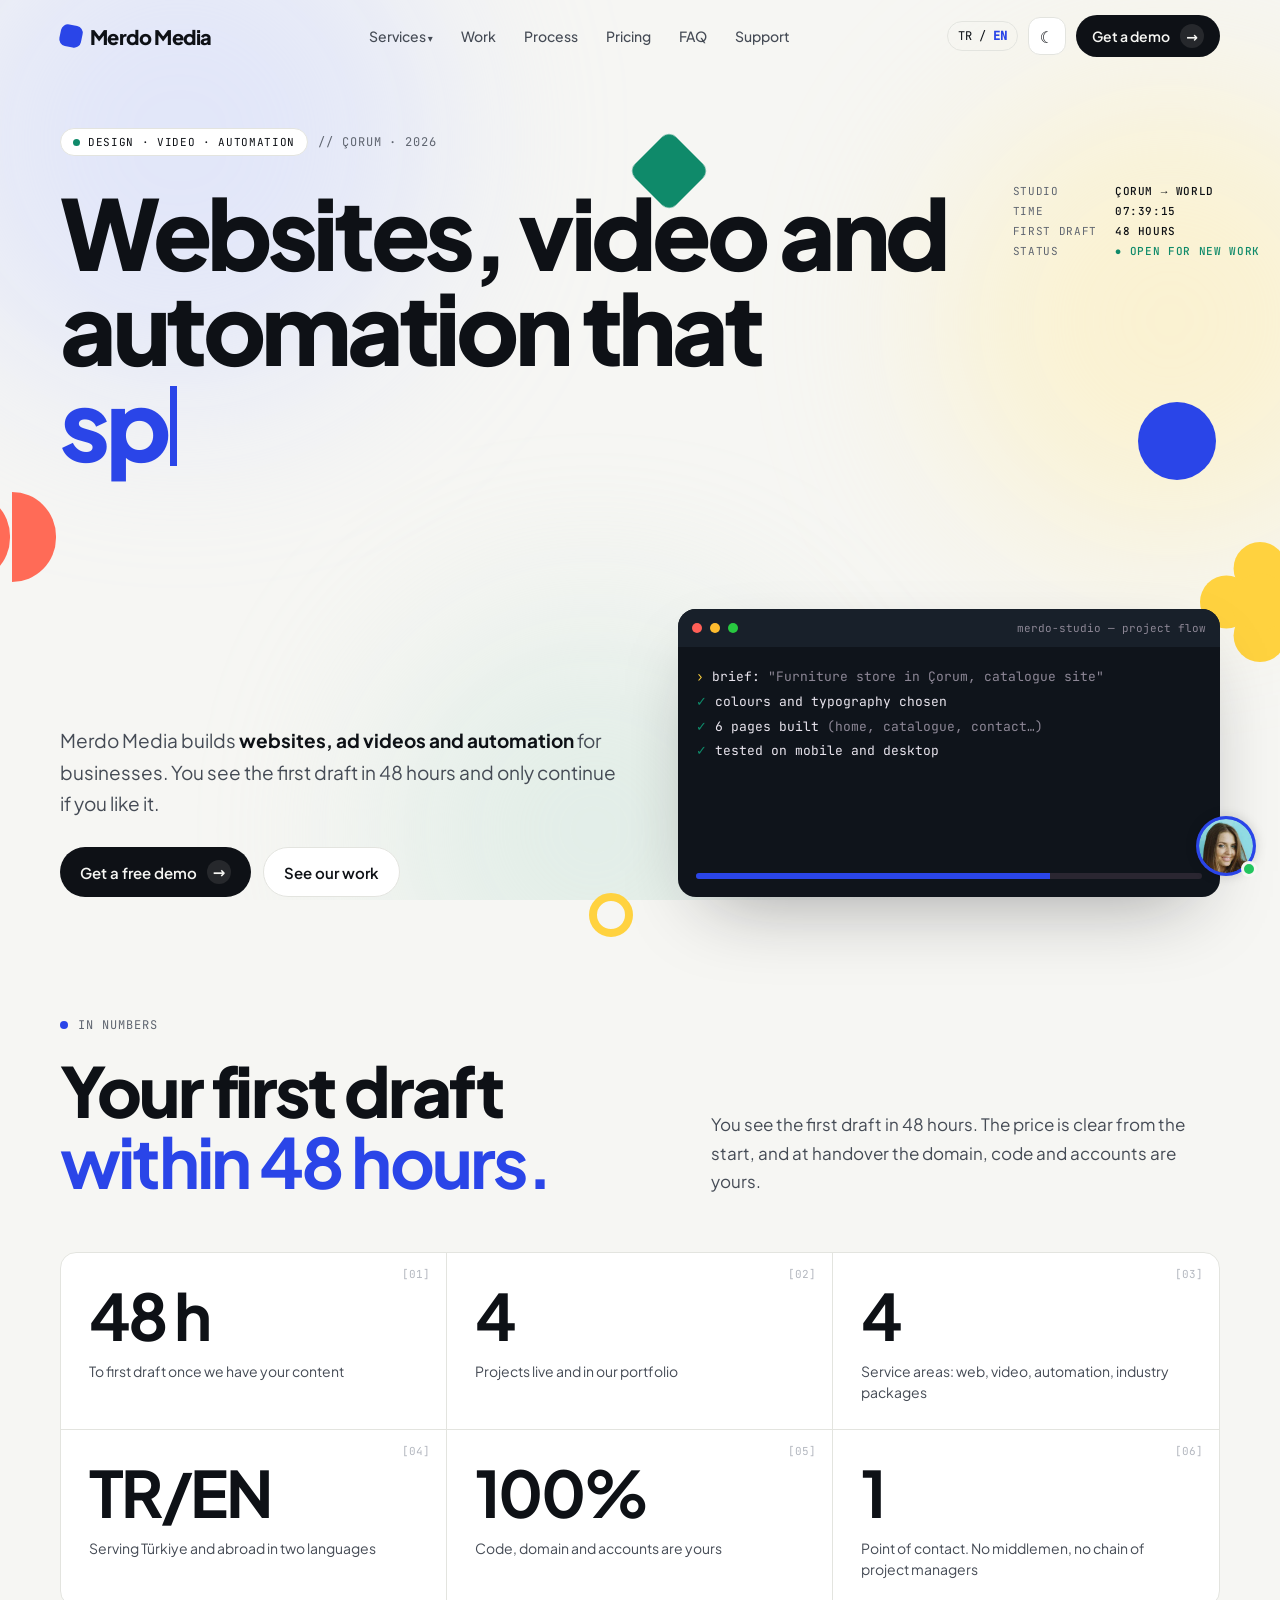
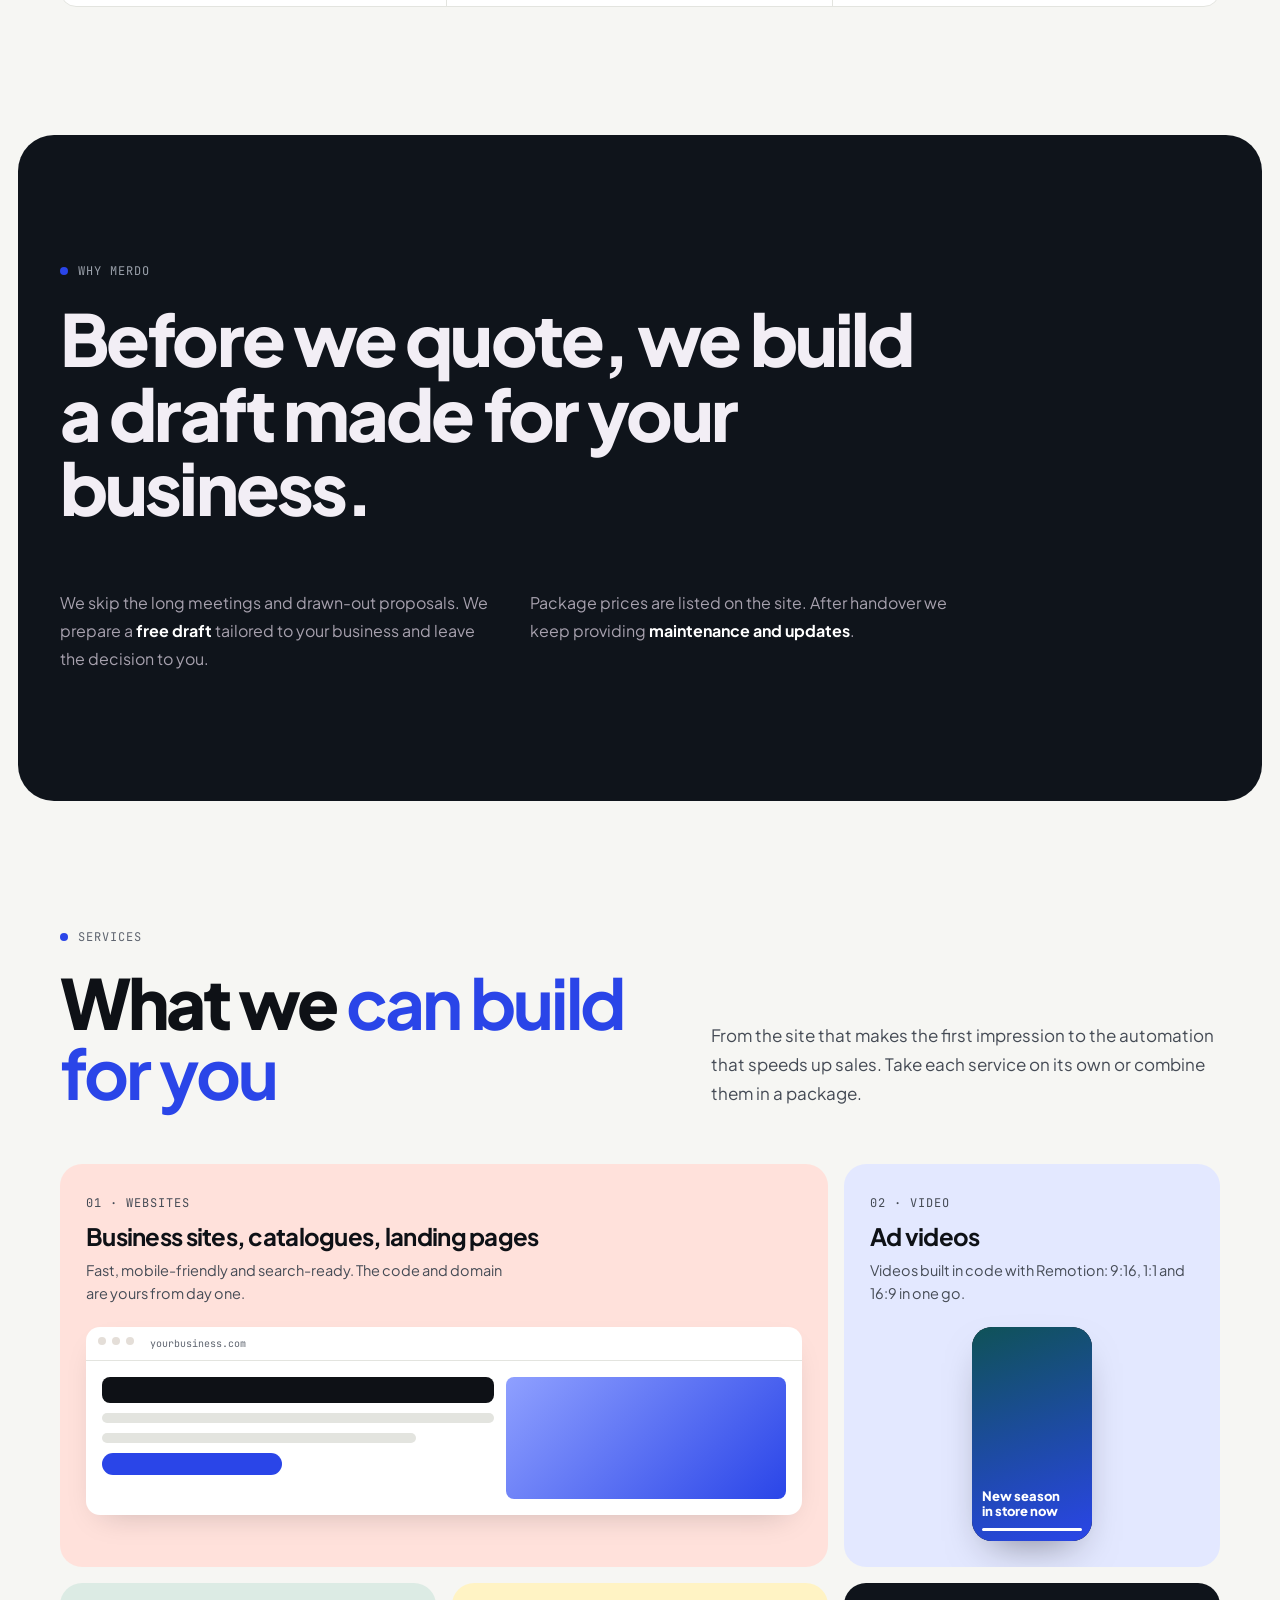
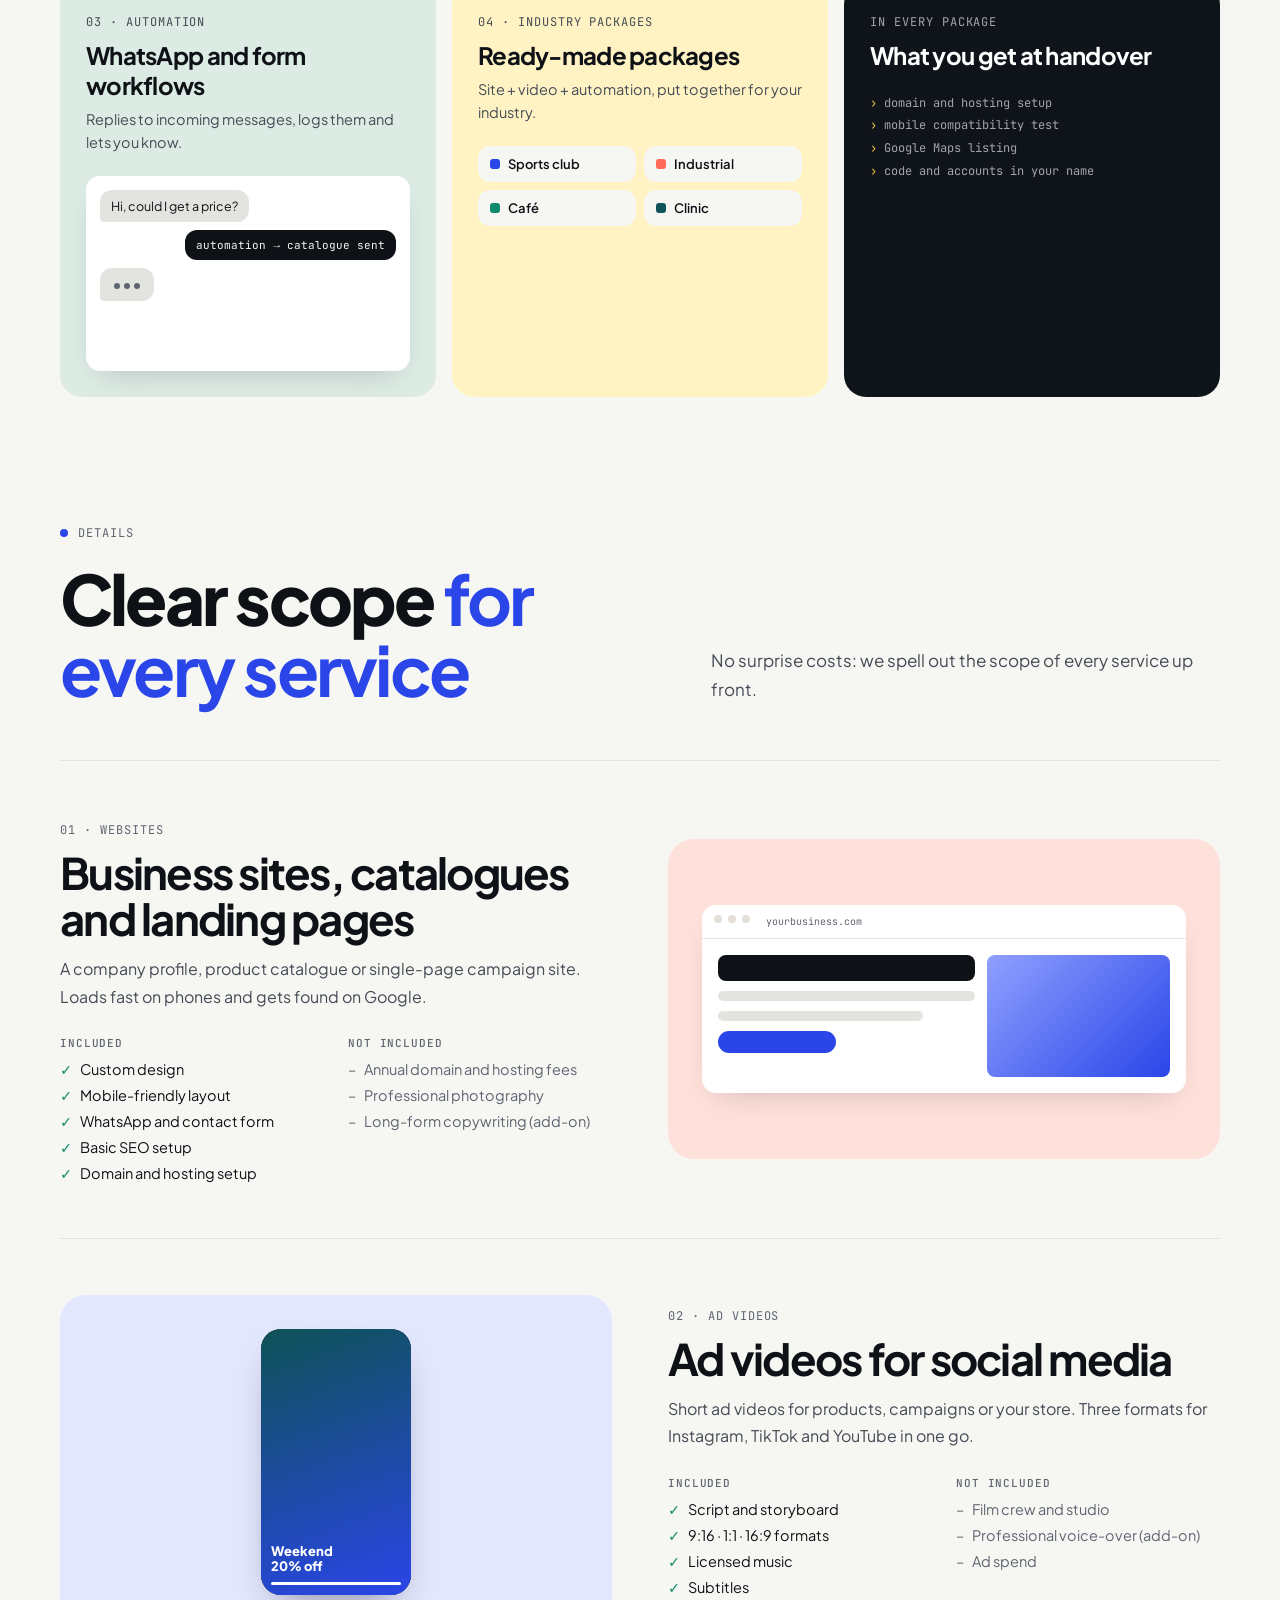
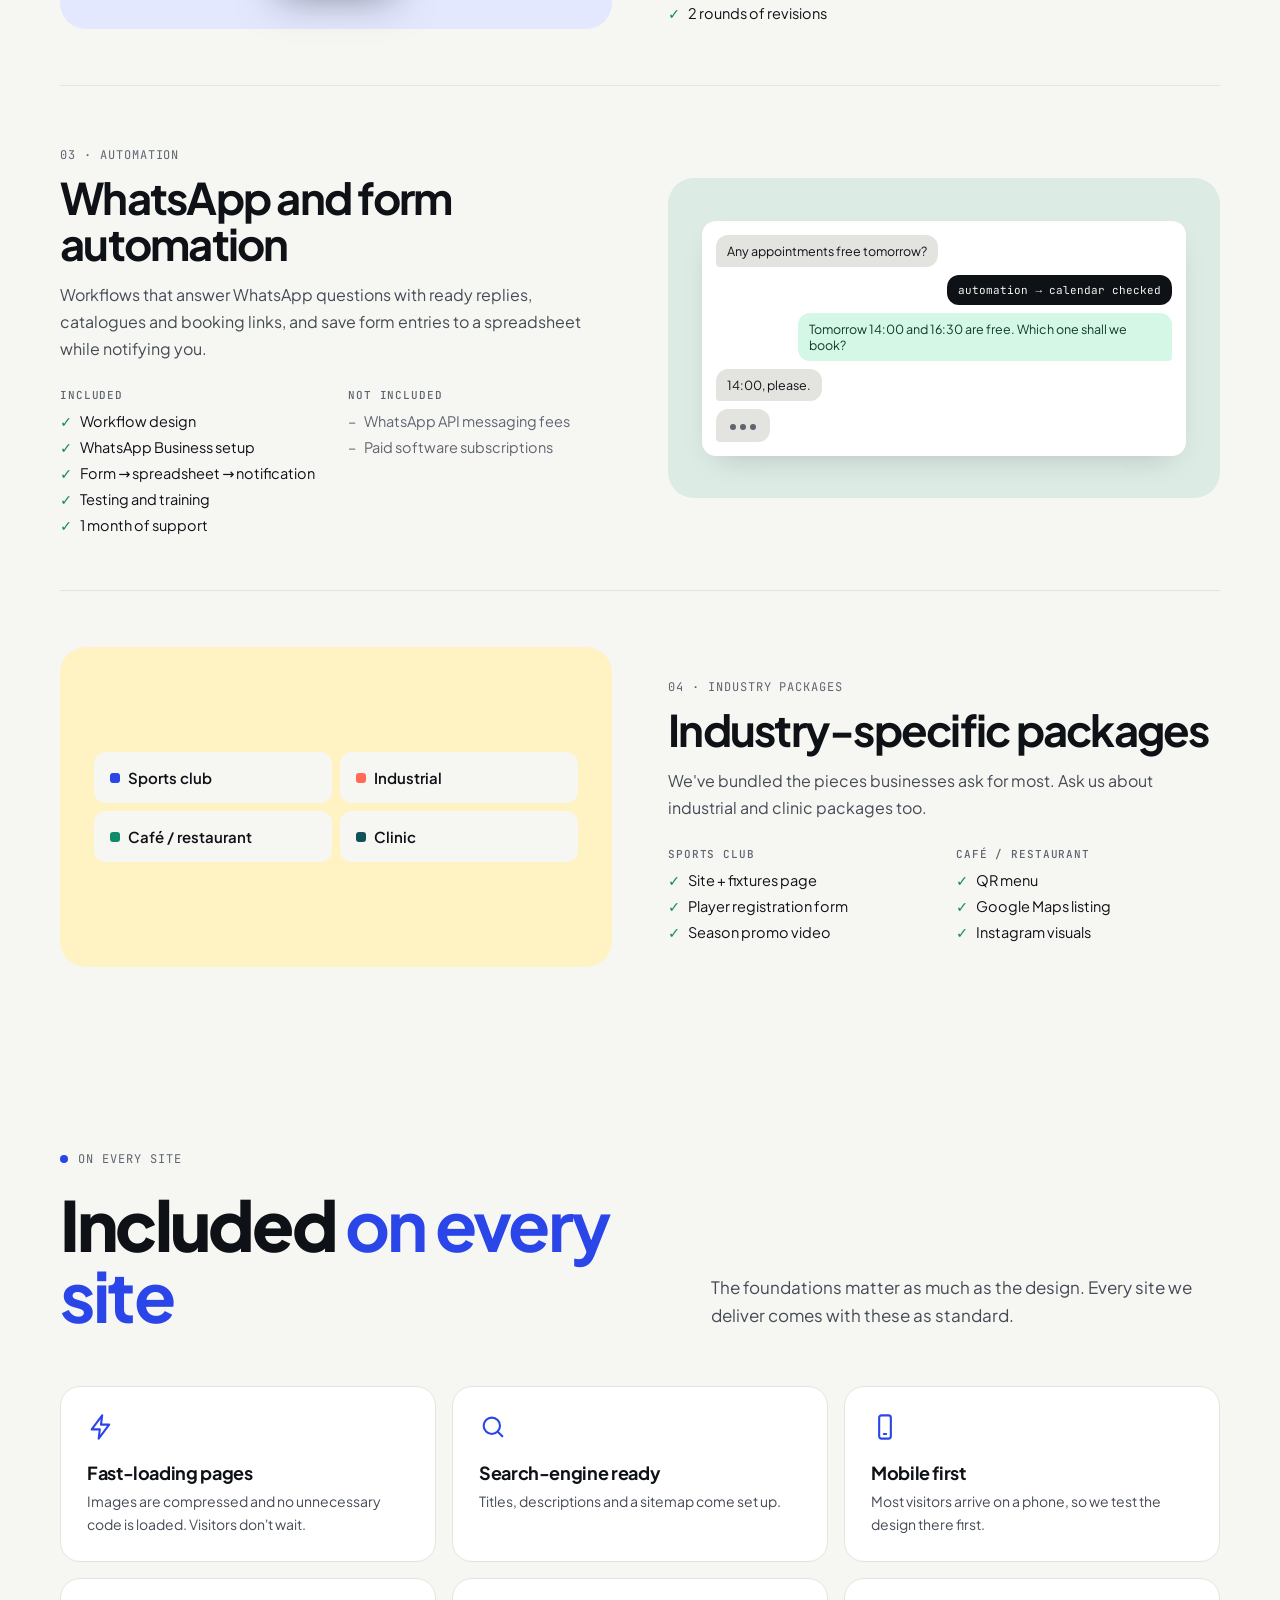
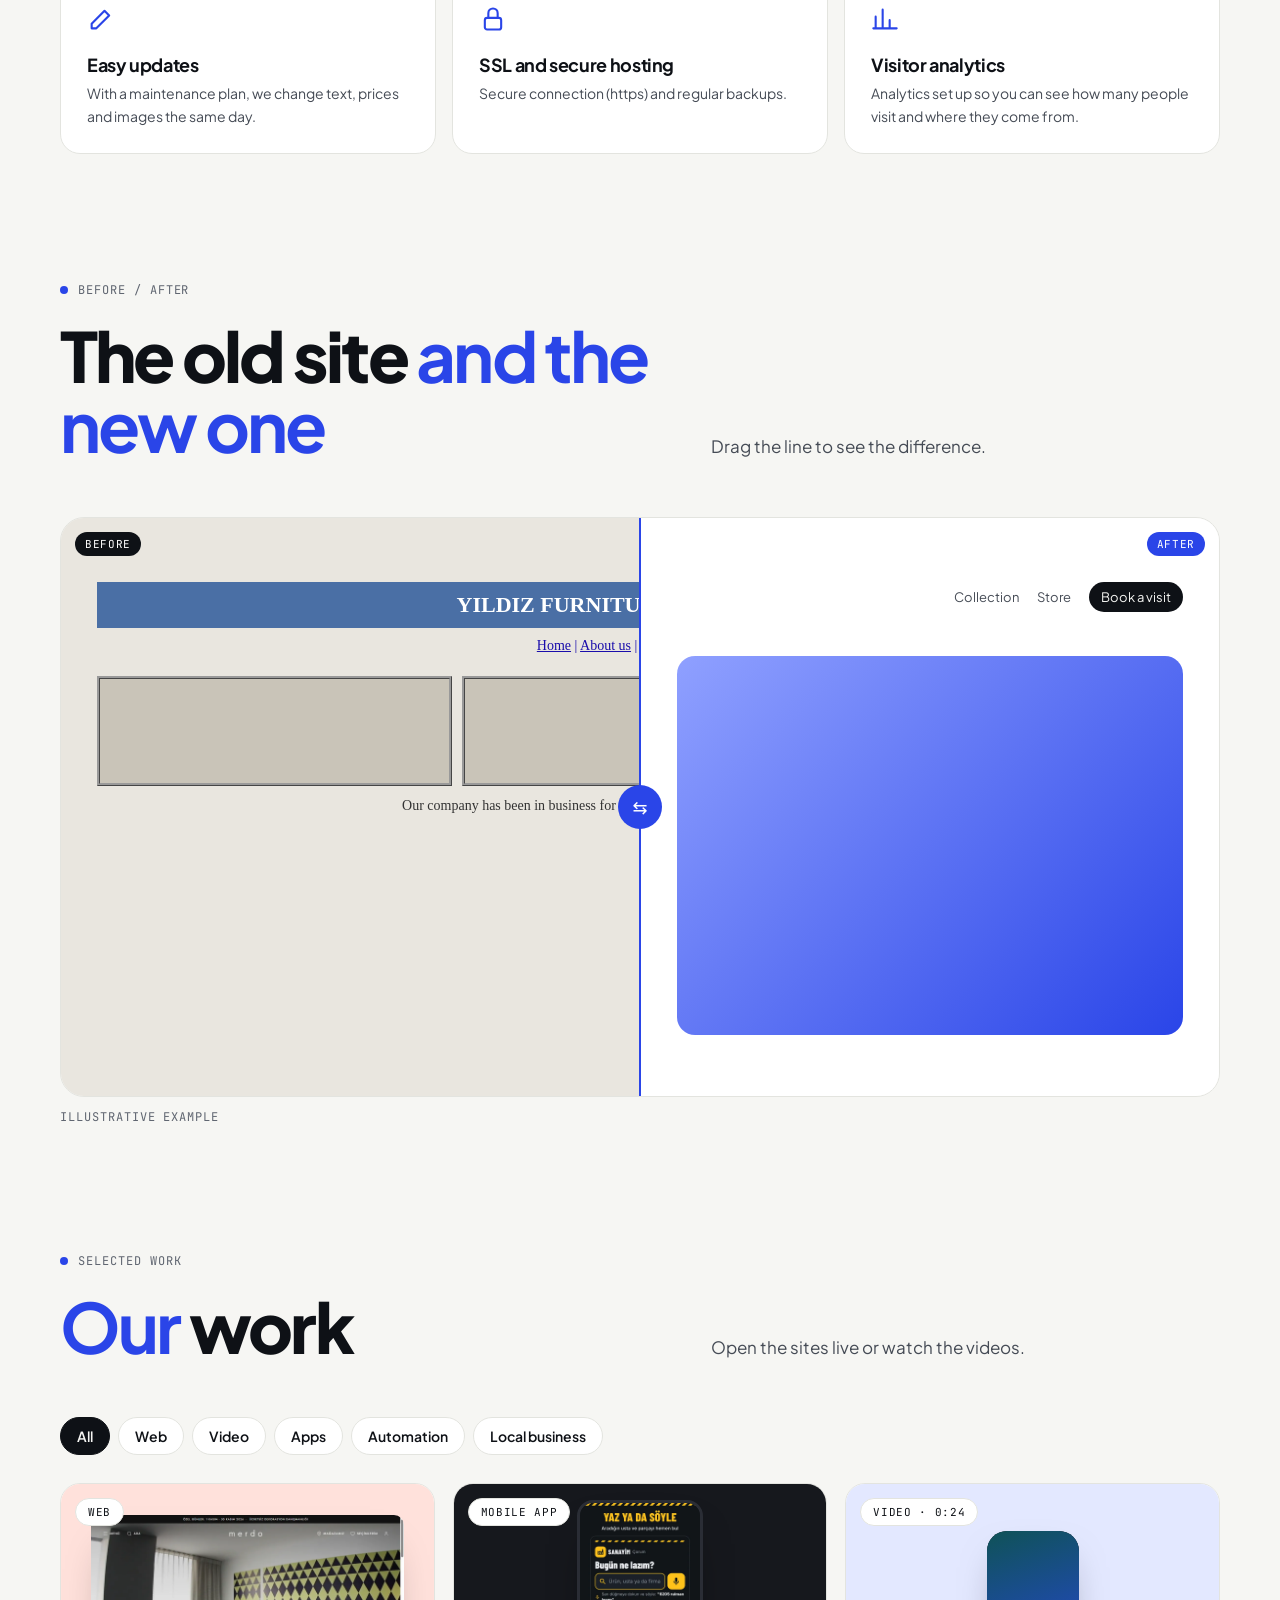
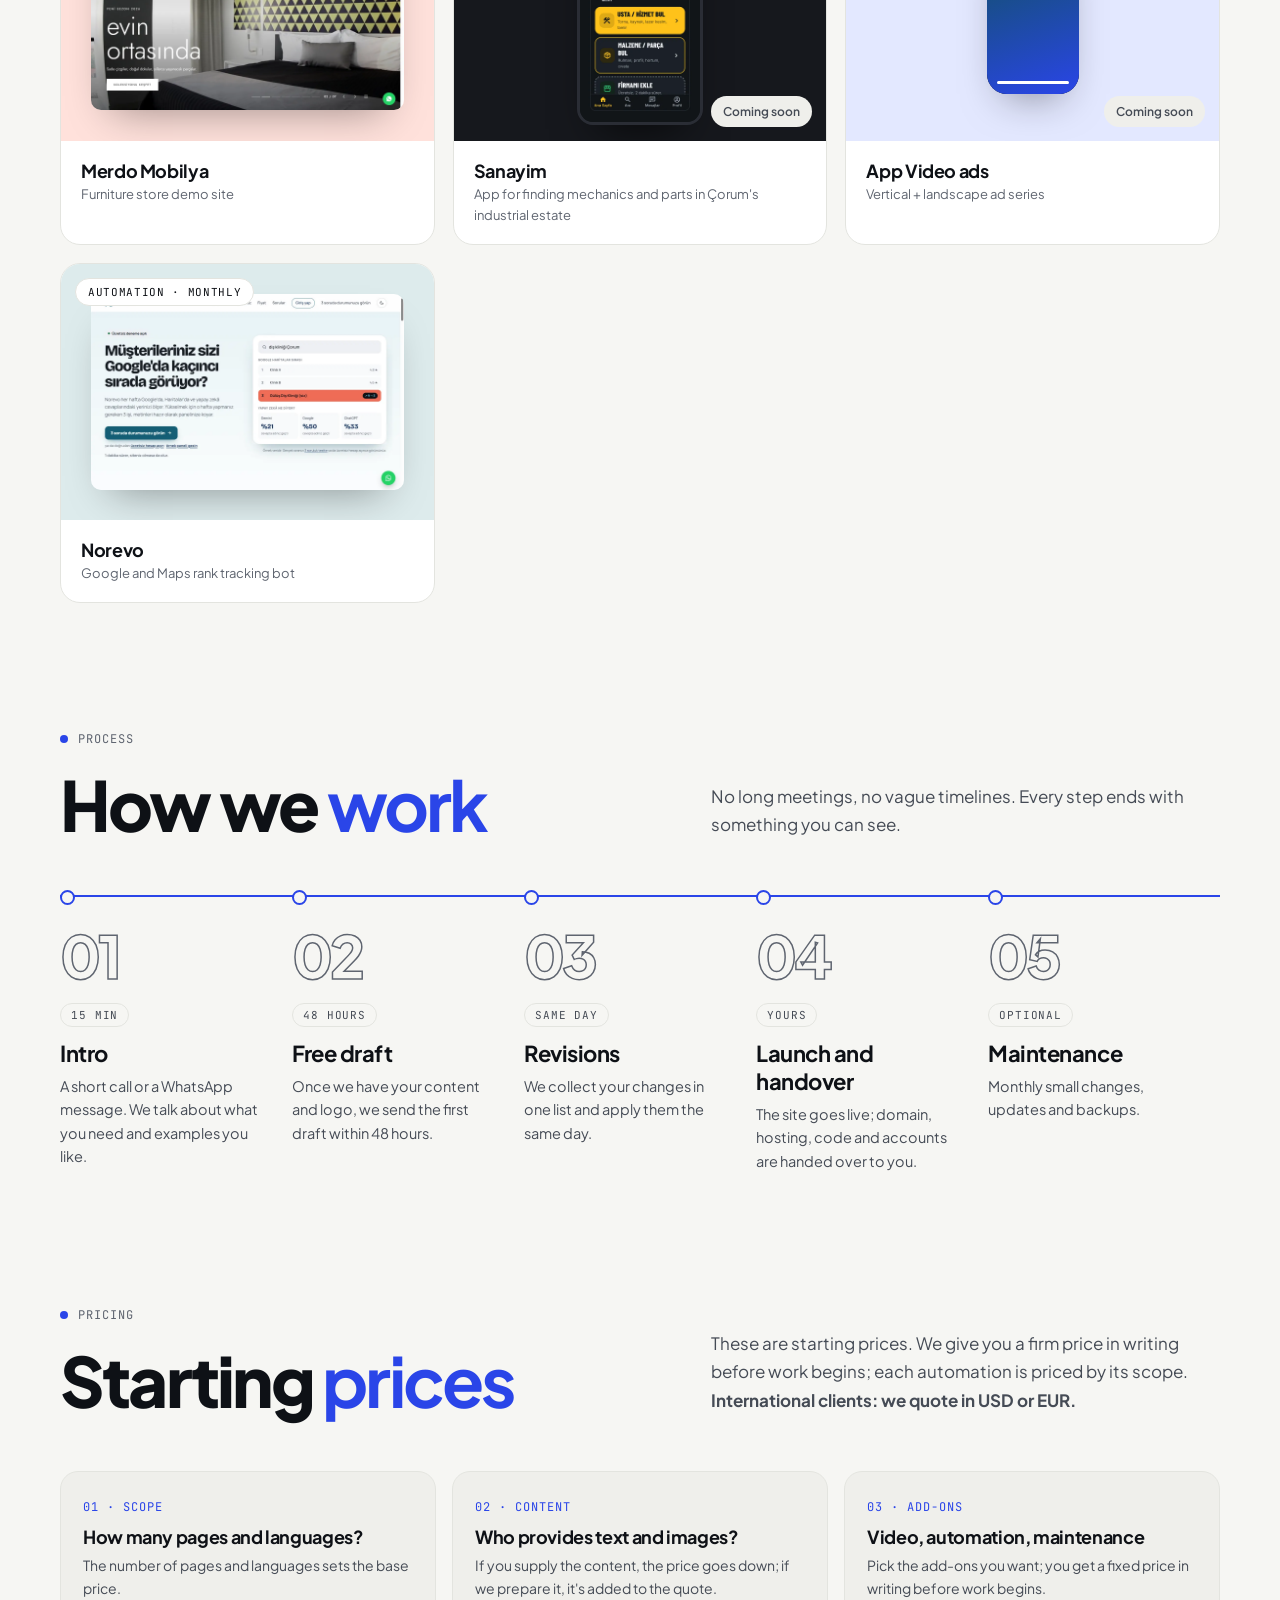
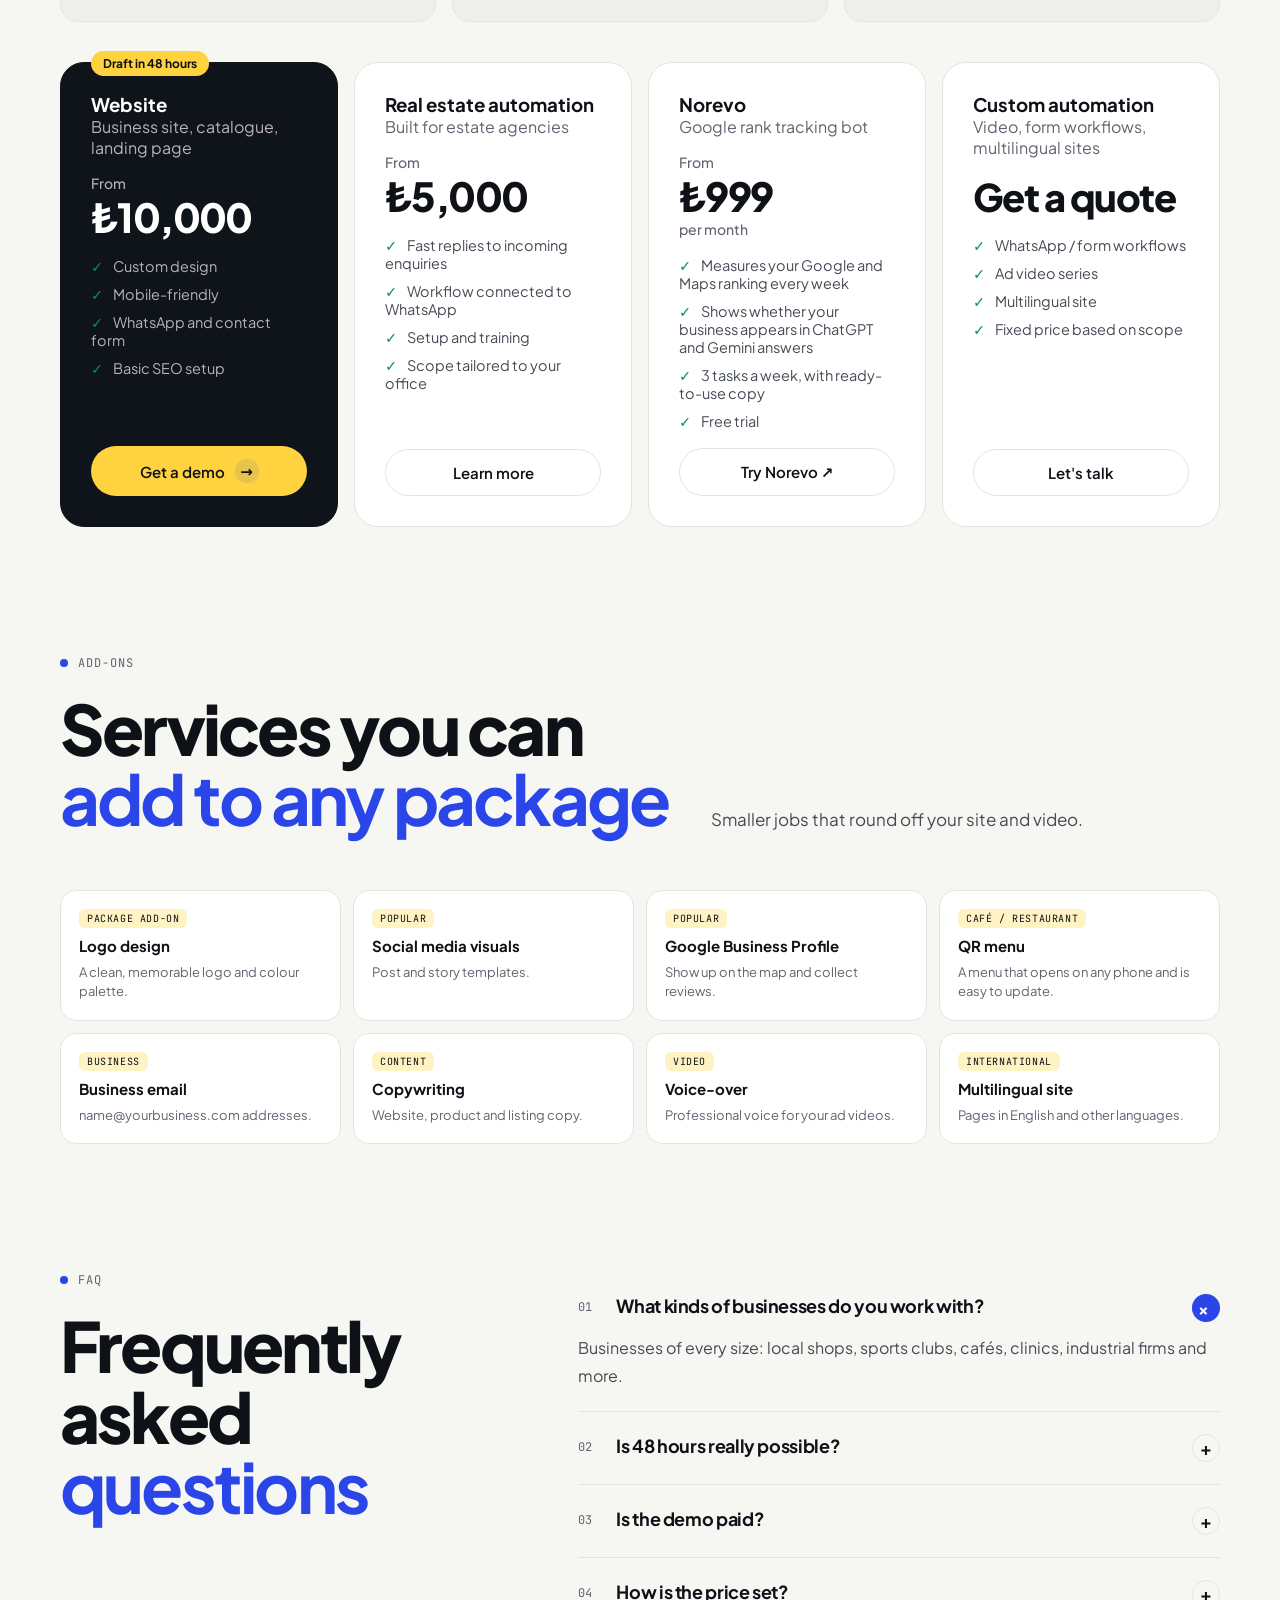
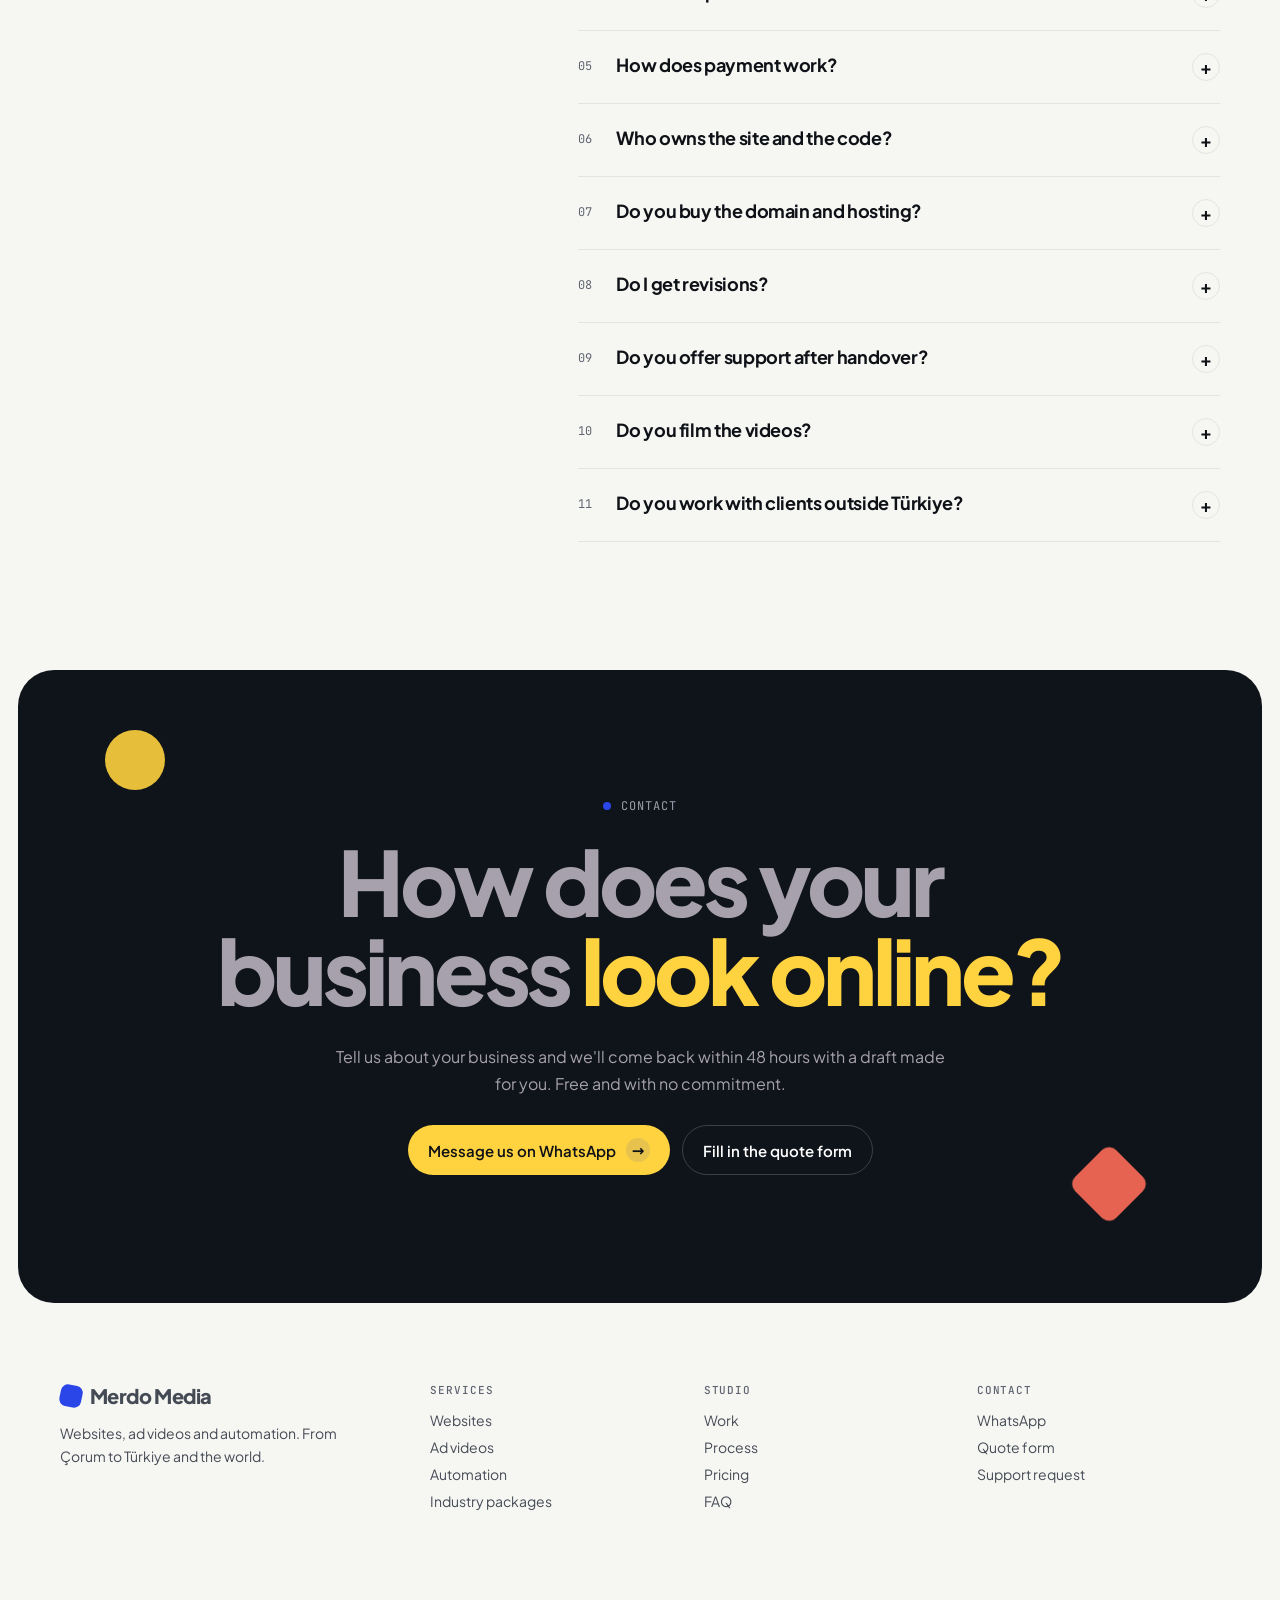
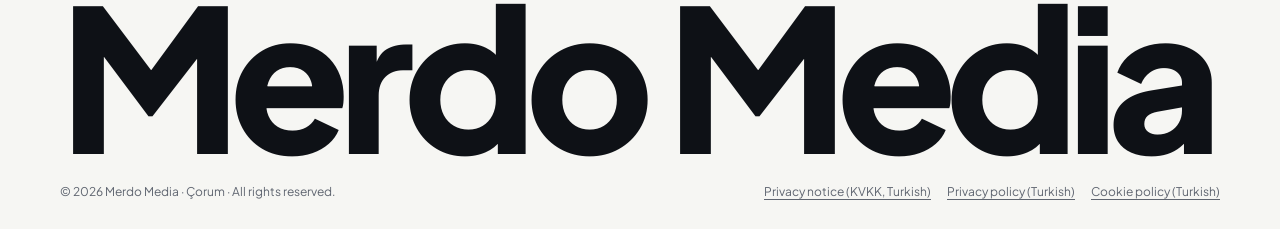
==== commit d5eeb4df: "Sohbet kapatma düğmesi: ortalanmış SVG çarpı Yazı karakteri "×" yerine SVG ikon; çerçeve yerine yarı" ====
--- a/en/index.html
+++ b/en/index.html
@@ -439,7 +439,7 @@
   <div class="cw-x" aria-hidden="true"></div>
   <div class="cw-tease" id="cwTease" role="button" tabindex="0" aria-label="Open chat"><button type="button" id="cwTeaseX" aria-label="Dismiss message">×</button><span class="tx" id="cwTx"></span></div>
   <div class="cw-panel" id="cwPanel" role="dialog" aria-label="Merdo Media chat assistant">
-    <div class="cw-head"><span class="cw-av"><svg><use href="#av"/></svg></span><div><b>Elif</b><small>Merdo Media assistant · Online</small></div><button type="button" id="cwClose" aria-label="Close chat">×</button></div>
+    <div class="cw-head"><span class="cw-av"><svg><use href="#av"/></svg></span><div><b>Elif</b><small>Merdo Media assistant · Online</small></div><button type="button" id="cwClose" aria-label="Close chat"><svg width="14" height="14" viewBox="0 0 14 14" aria-hidden="true"><path d="M2 2l10 10M12 2L2 12" stroke="currentColor" stroke-width="2.2" stroke-linecap="round"/></svg></button></div>
     <div class="cw-body" id="cwBody" aria-live="polite"></div>
     <p class="cw-err" id="cwErr" role="alert"></p>
     <form class="cw-in" id="cwIn"><input id="cwInput" aria-label="Your message" maxlength="80"><button type="submit" aria-label="Send">➤</button></form>
--- a/assets/site.css
+++ b/assets/site.css
@@ -316,8 +316,8 @@
 .cw-av svg{width:100%;height:100%;border-radius:50%;display:block}
 .cw-av::after{content:"";position:absolute;right:0;bottom:1px;width:12px;height:12px;border-radius:50%;background:#22c55e;border:2px solid #2a45e8}
 .cw-head b{display:block;font-size:16px;font-weight:700}.cw-head small{font-size:12px;opacity:.85}
-.cw-head button{margin-left:auto;width:30px;height:30px;border-radius:50%;border:2px solid #ffffffb3;color:#fff;font-size:16px;line-height:1;display:grid;place-items:center;transition:background .2s}
-.cw-head button:hover{background:#ffffff26}
+.cw-head button{margin-left:auto;width:34px;height:34px;border-radius:50%;background:#ffffff1f;color:#fff;display:grid;place-items:center;transition:background .2s,transform .2s}
+.cw-head button:hover{background:#ffffff38;transform:rotate(90deg)}
 .cw-body{flex:1;padding:18px 16px;display:flex;flex-direction:column;gap:10px;overflow:auto;font-size:14.4px;scrollbar-width:thin;scrollbar-color:#2a45e8 transparent}
 .row{display:flex;gap:8px;align-items:flex-end;max-width:88%;animation:pop .3s var(--ease)}
 .row .mav{width:28px;height:28px;flex:none}
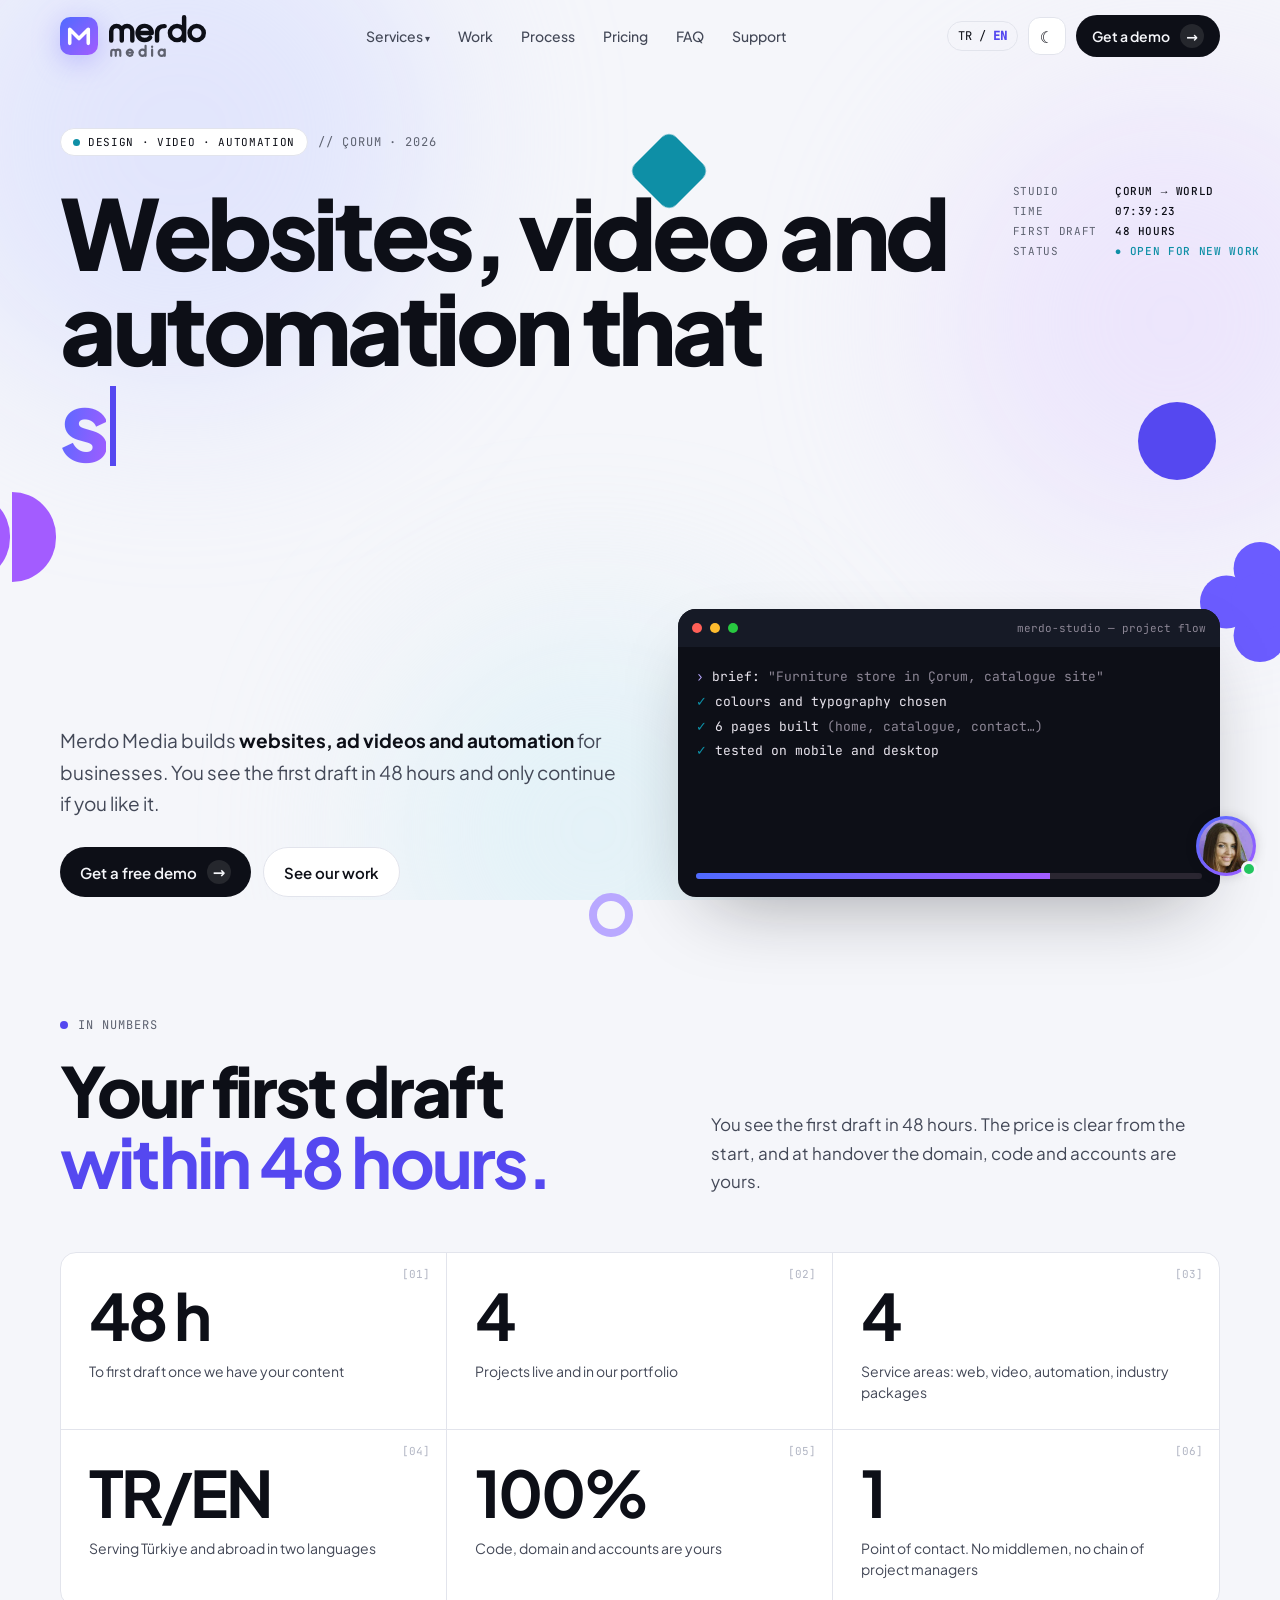
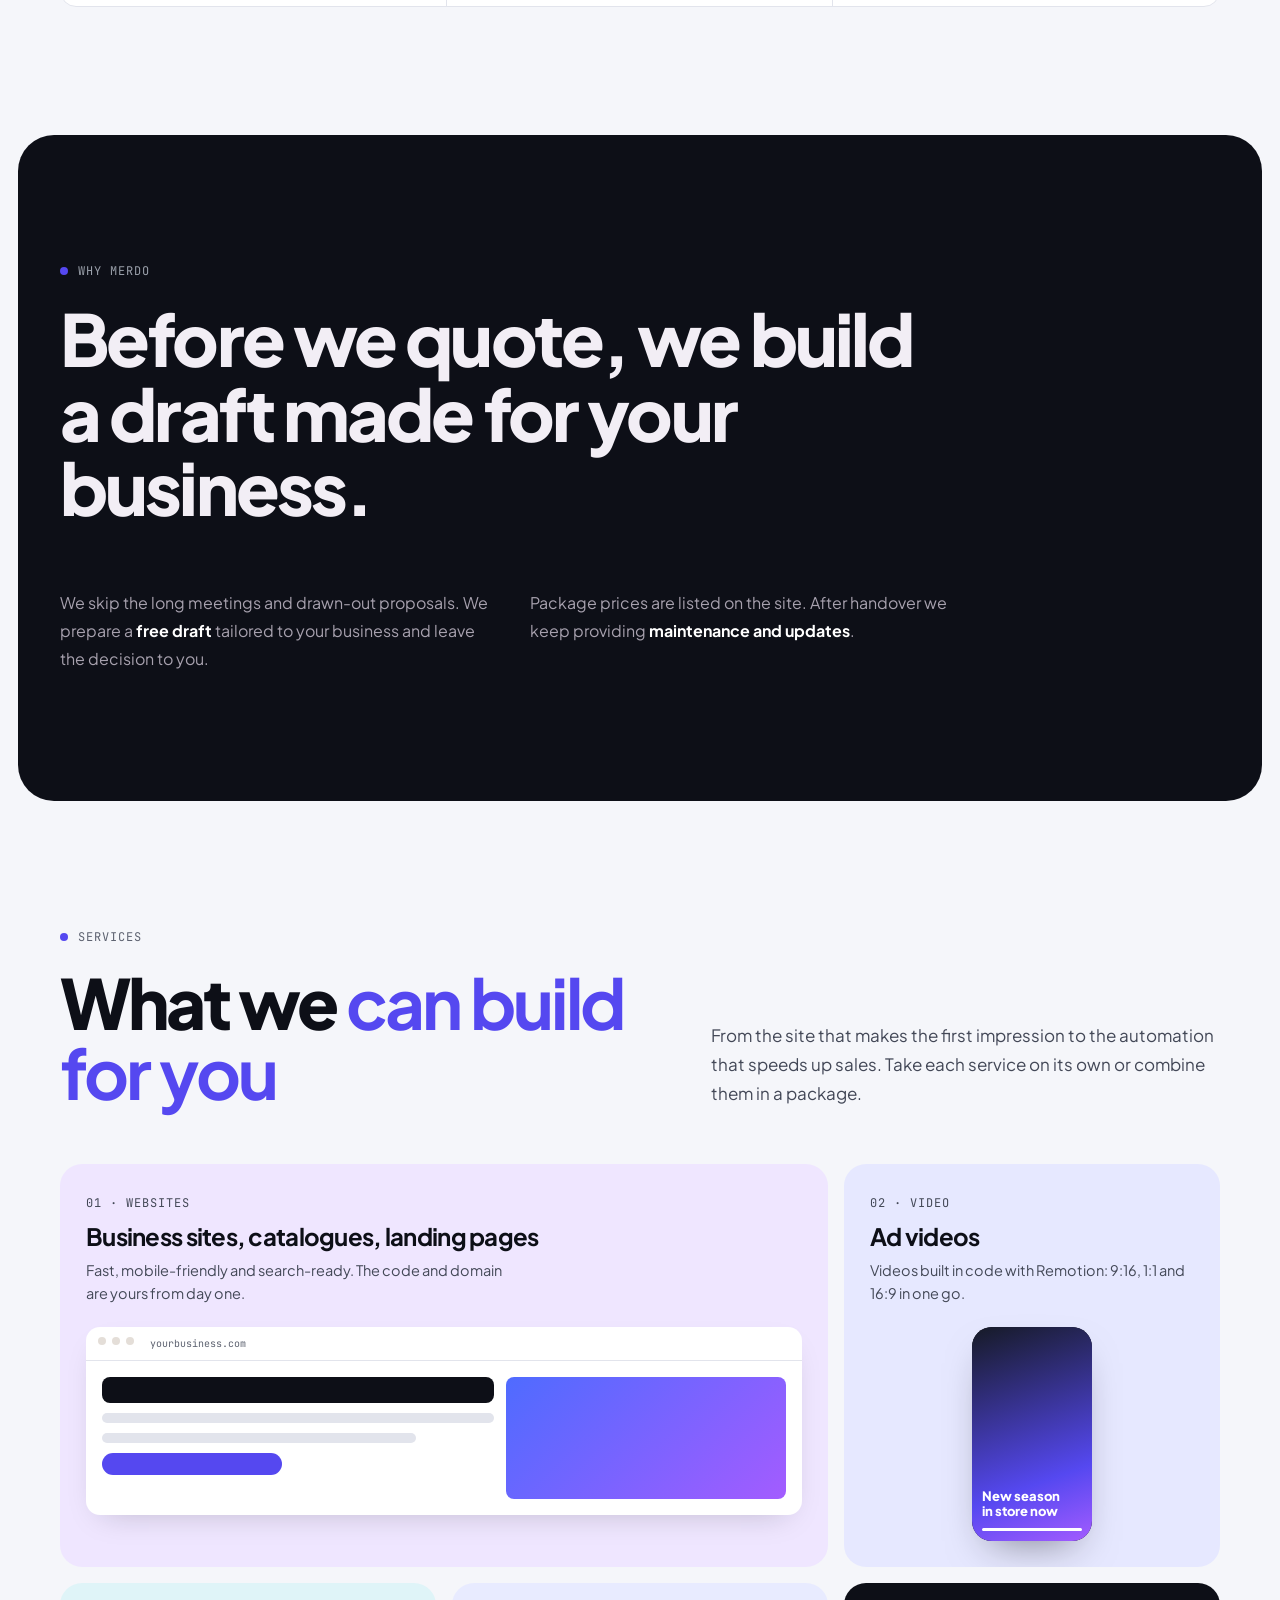
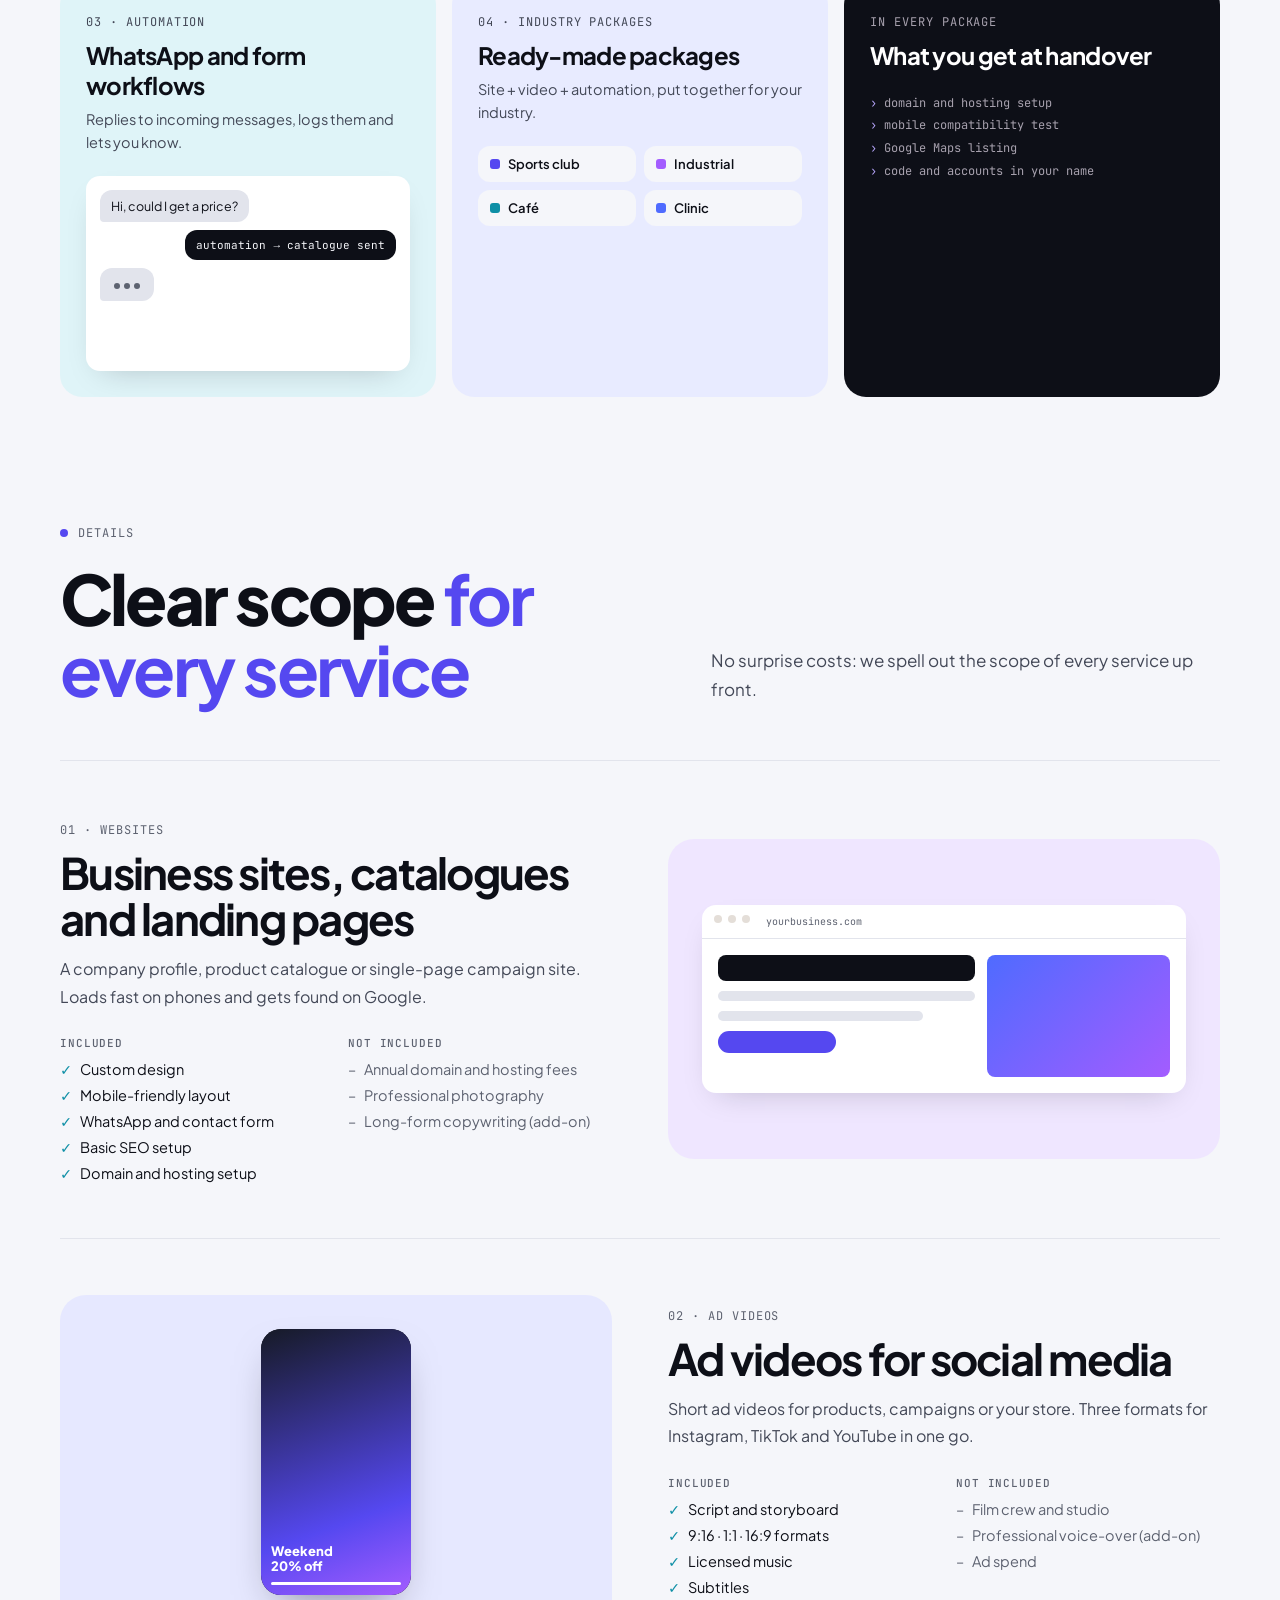
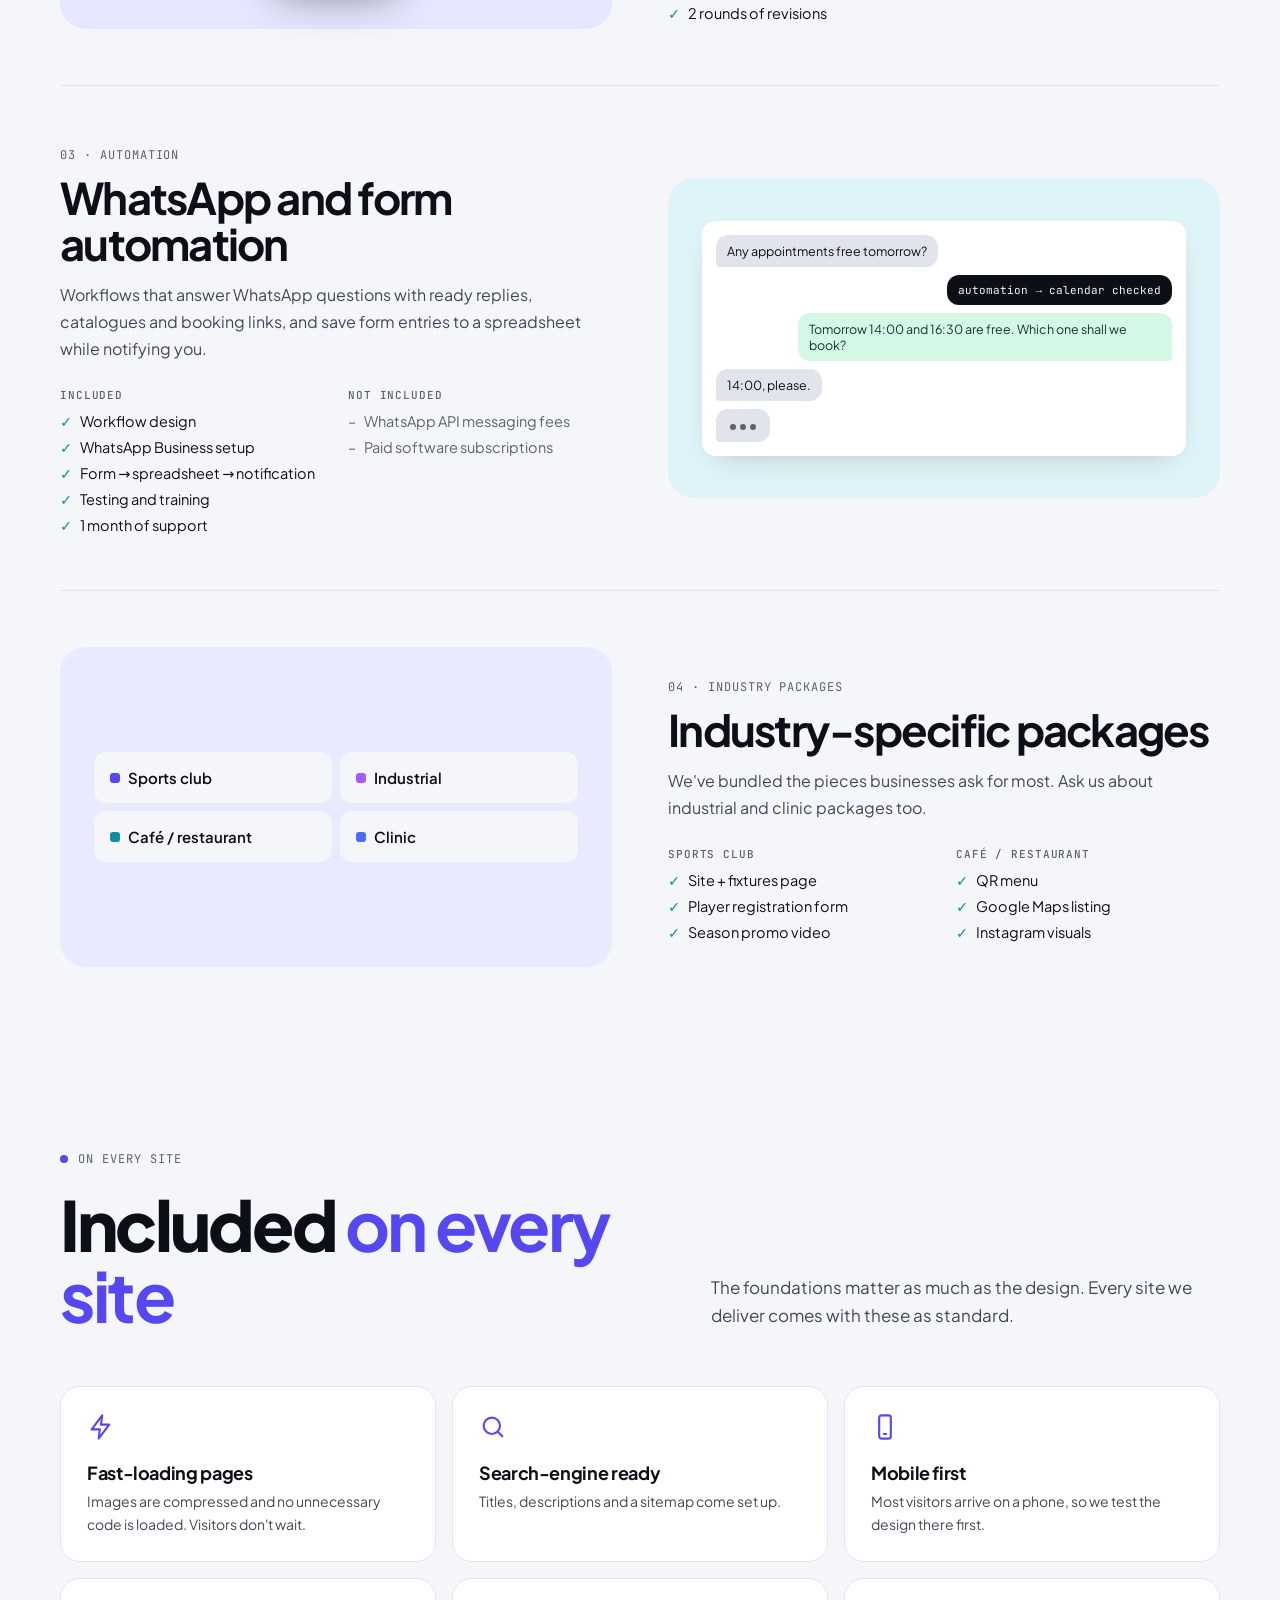
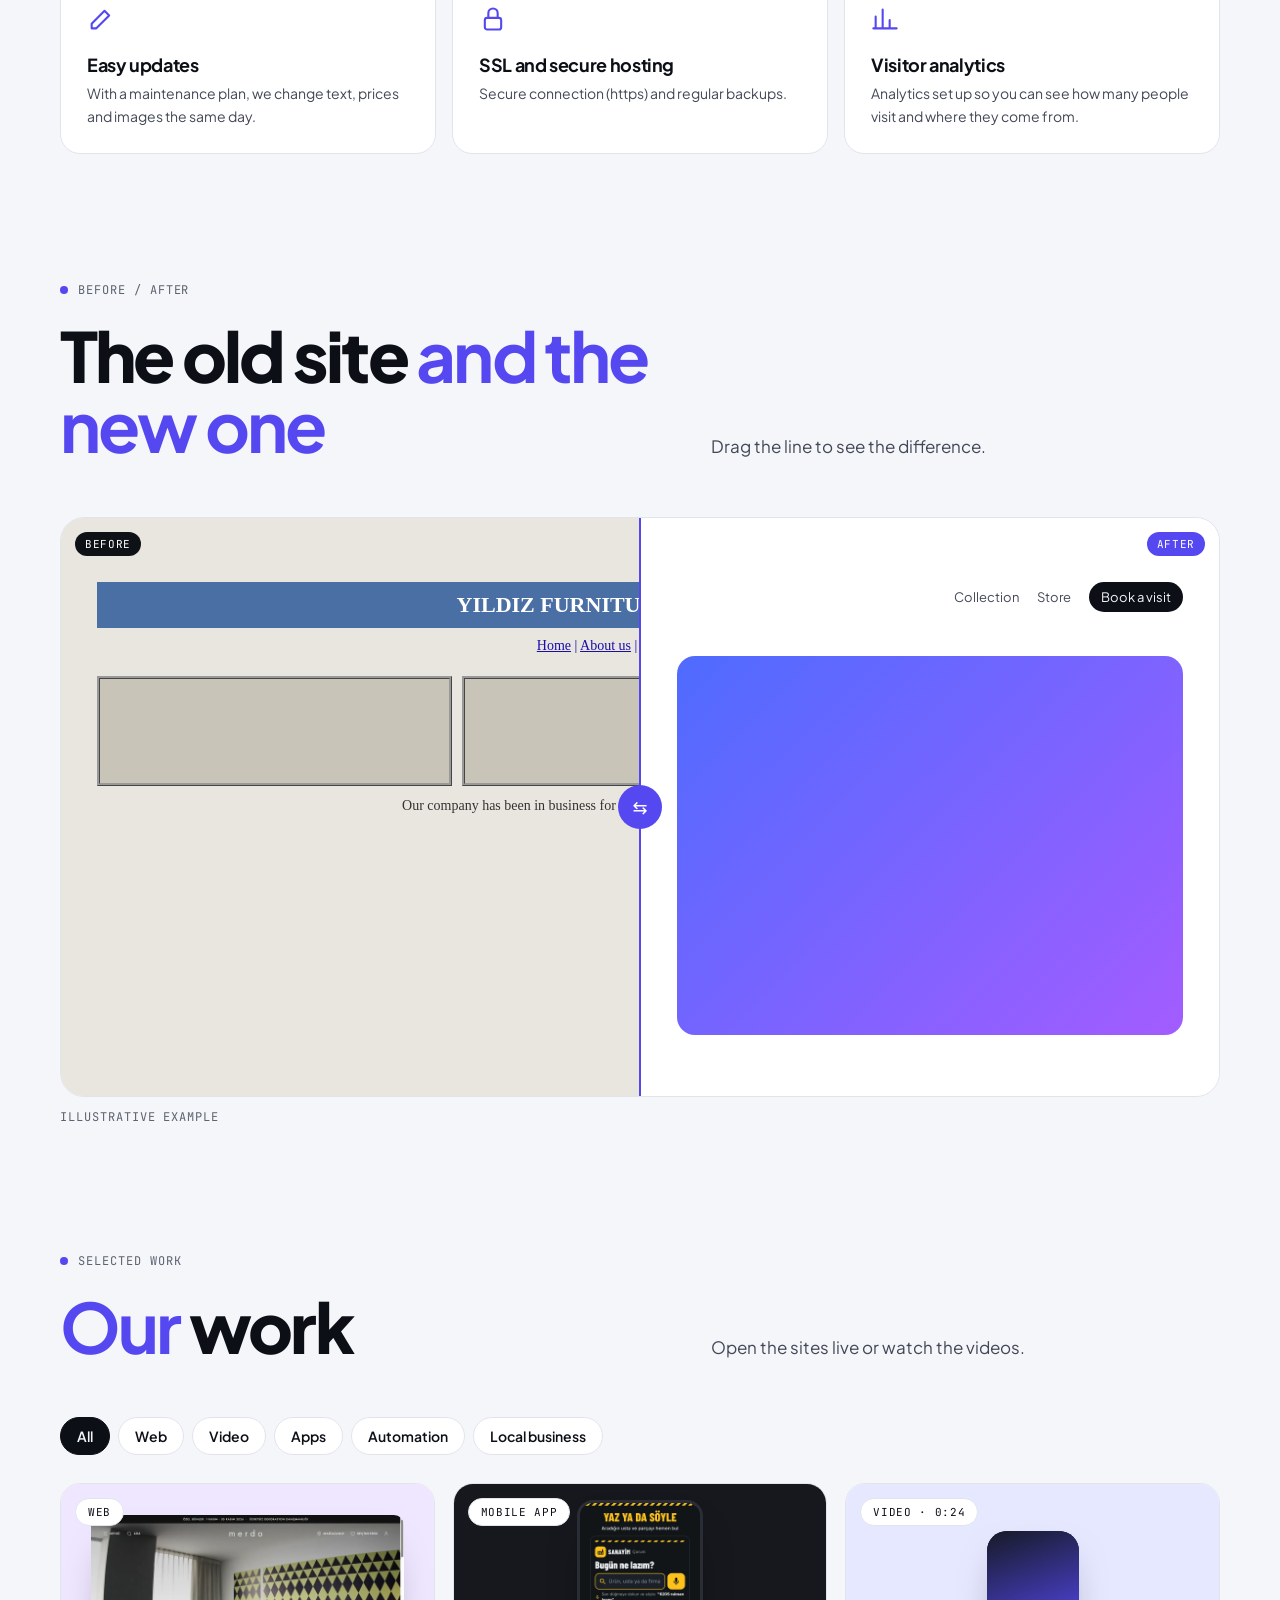
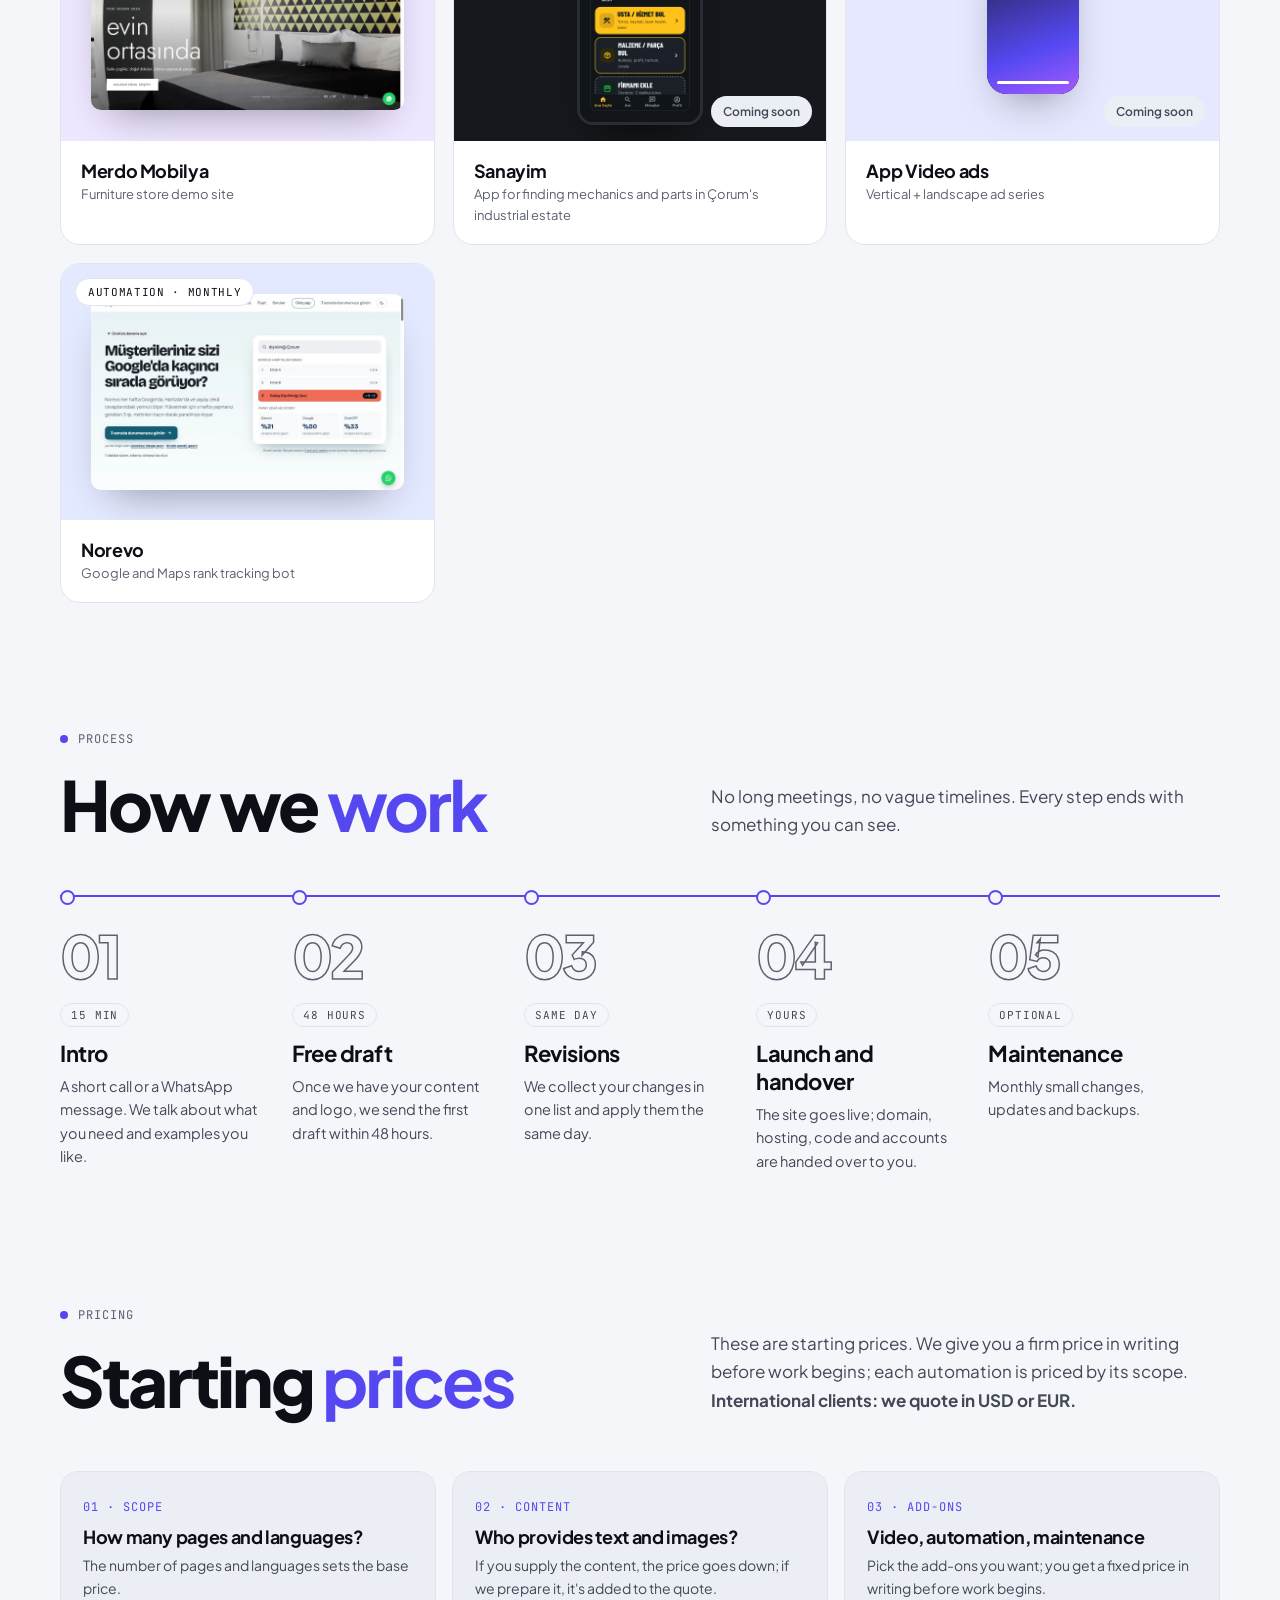
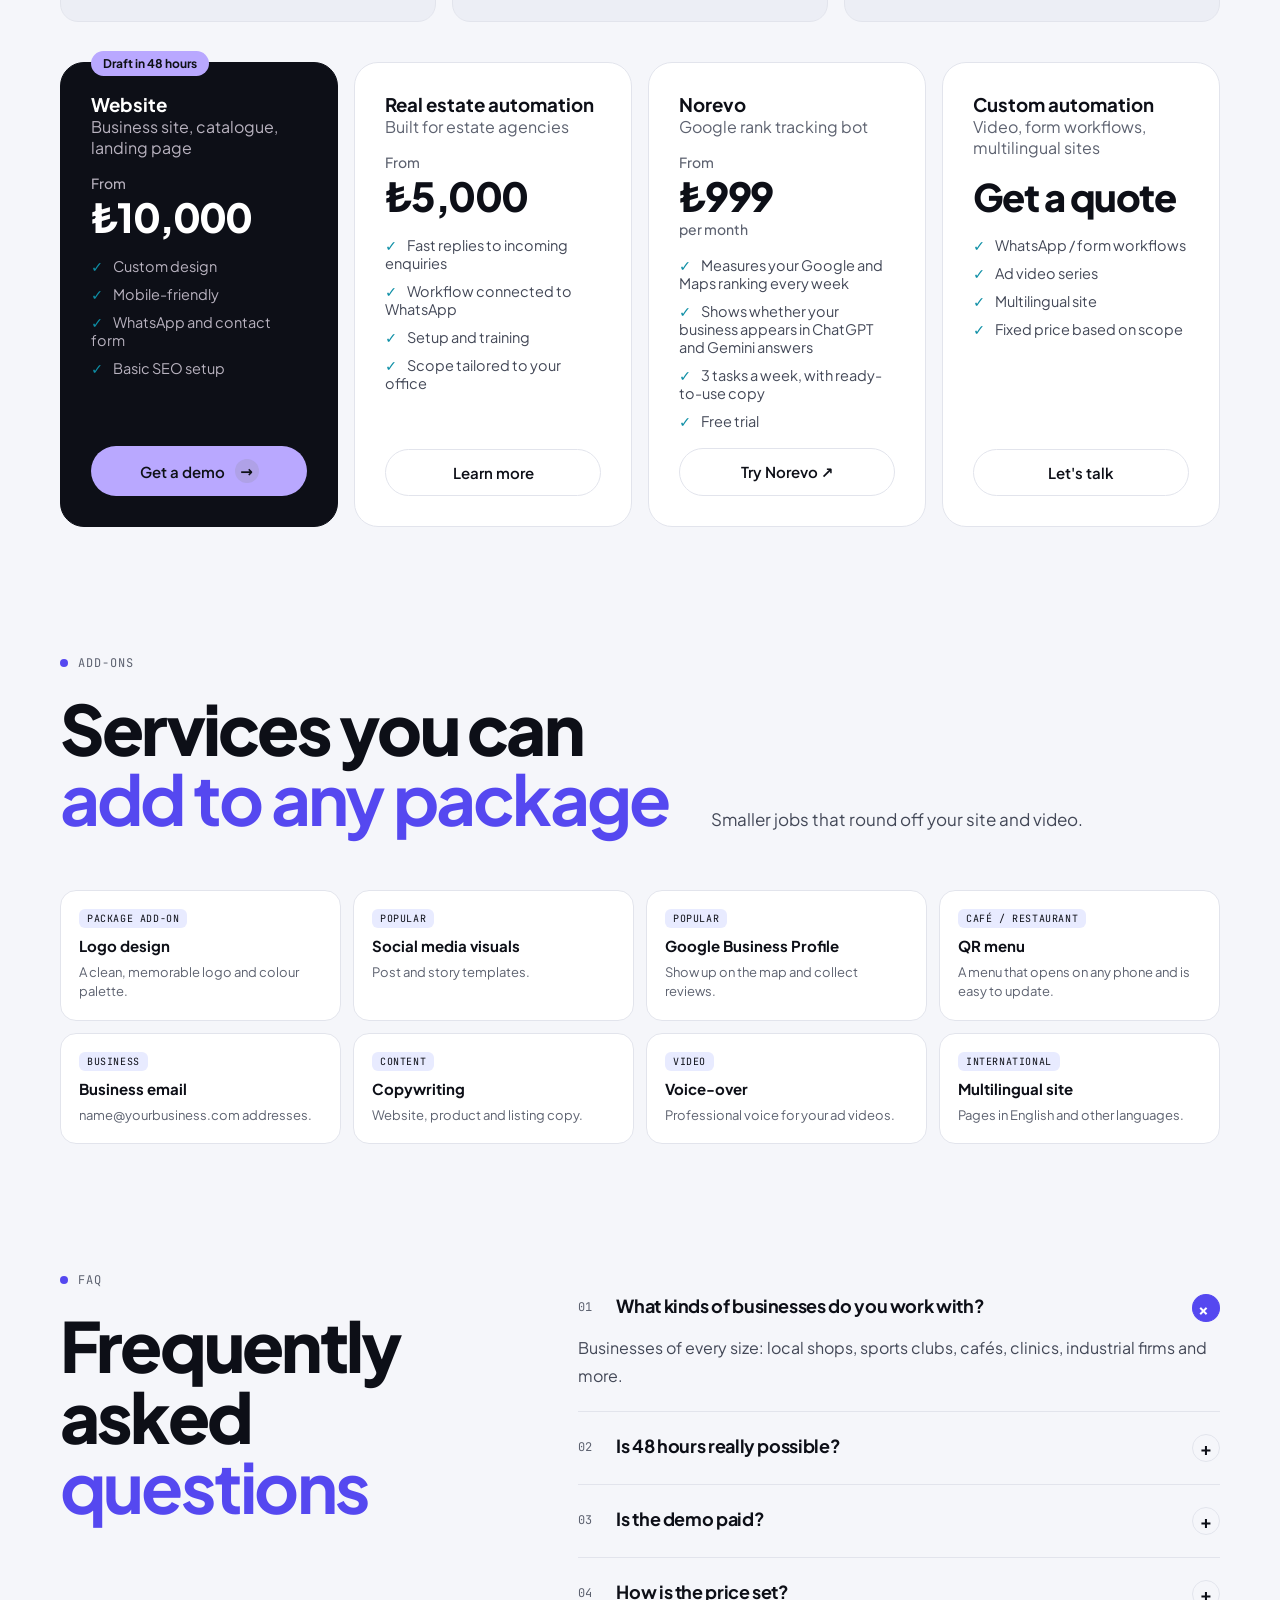
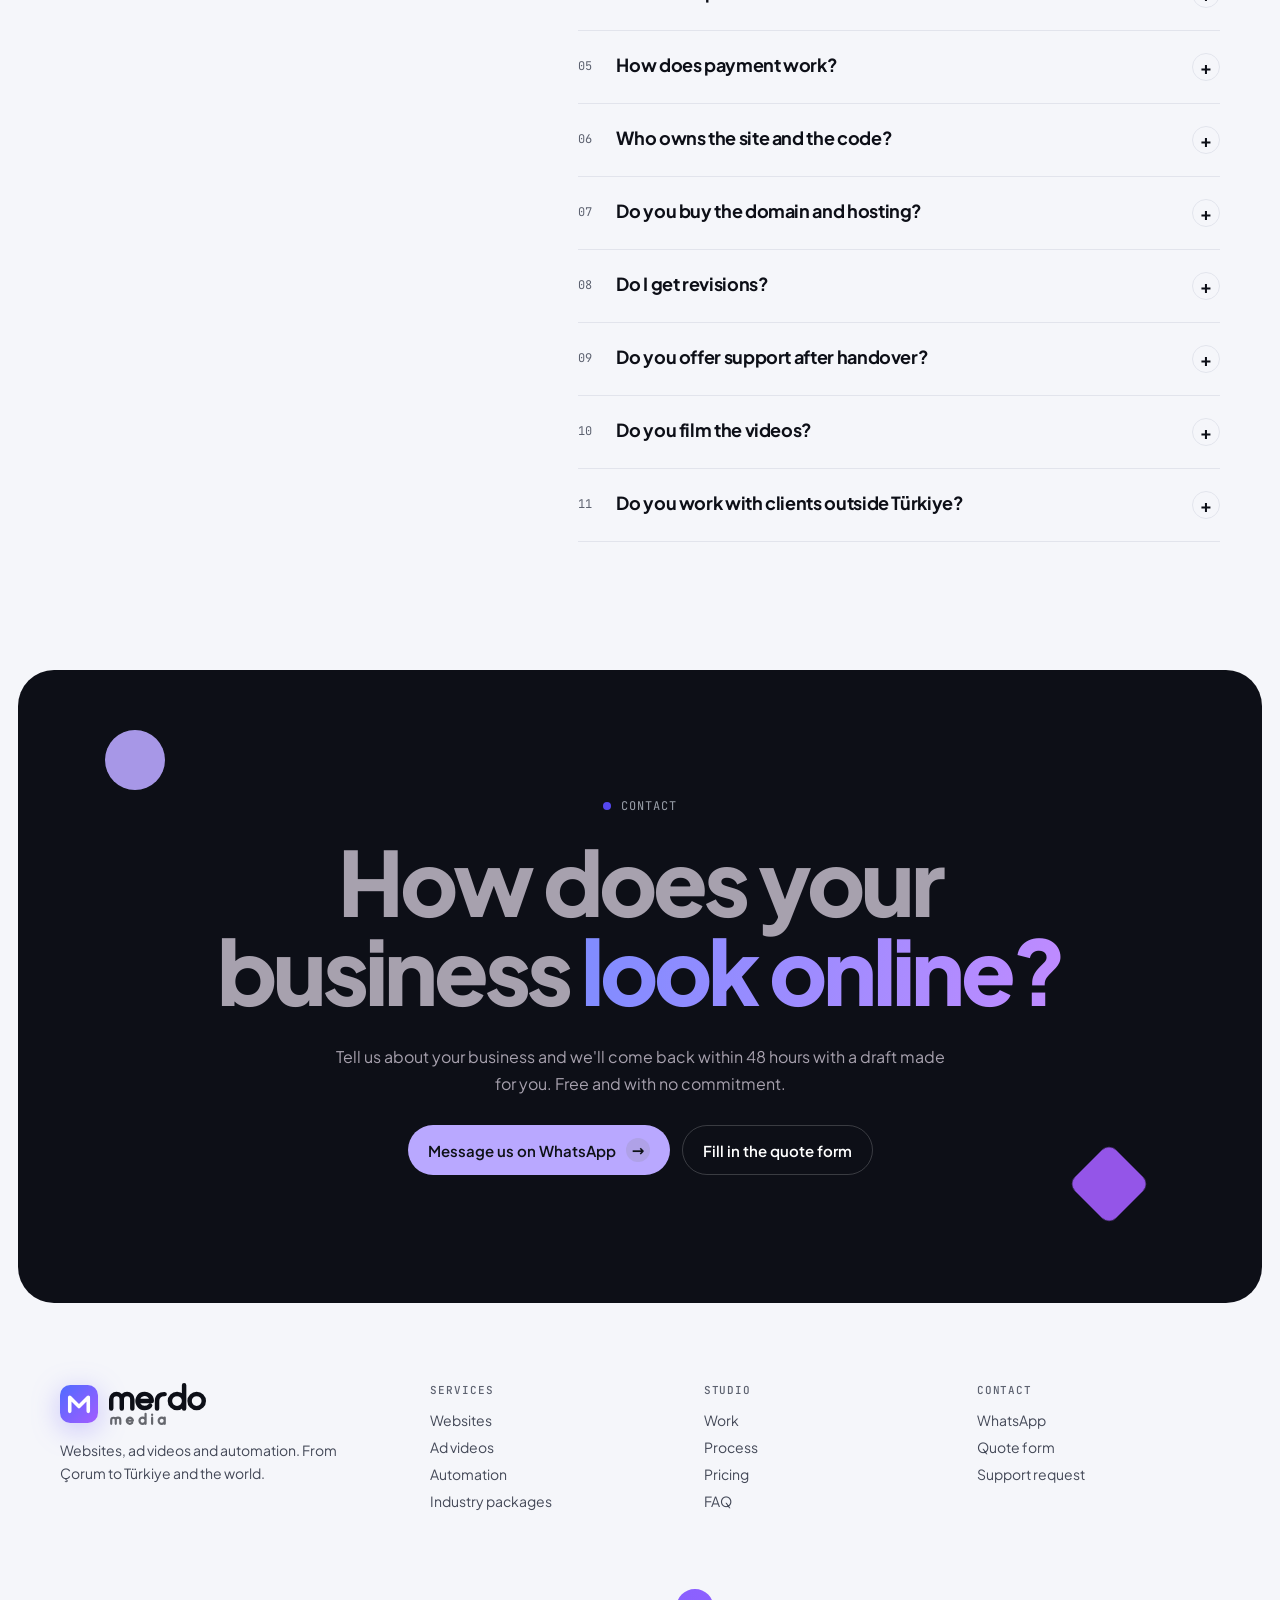
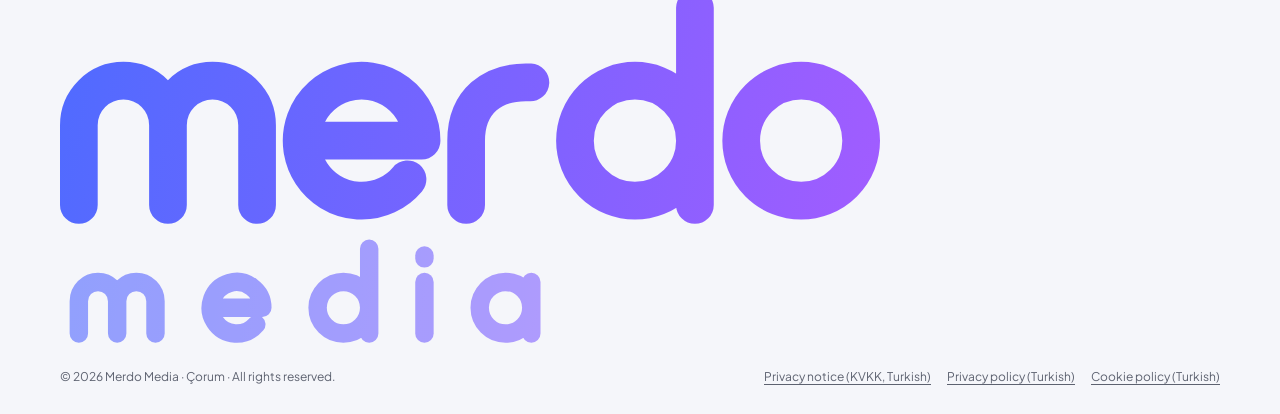
==== commit b2275d6f: "Yeni Merdo logosu, logo paleti ve uyumlu sohbet renkleri - Onaylı Merdo ikonu ve yazı logosu (logo-i" ====
--- a/en/index.html
+++ b/en/index.html
@@ -2,6 +2,7 @@
 <html lang="en">
 <head>
 <meta charset="utf-8">
+<link rel="icon" href="../assets/logo-ikon.svg" type="image/svg+xml">
 <meta name="viewport" content="width=device-width, initial-scale=1">
 <title>Merdo Media — Web, video and automation studio</title>
 <meta name="description" content="Websites, ad videos and automation. Your first draft in 48 hours.">
@@ -9,7 +10,7 @@
 <link rel="canonical" href="https://merdomedia.com.tr/en/">
 <link rel="alternate" hreflang="tr" href="https://merdomedia.com.tr/">
 <link rel="alternate" hreflang="en" href="https://merdomedia.com.tr/en/">
-<meta name="theme-color" content="#2a45e8">
+<meta name="theme-color" content="#5548f0">
 <meta property="og:type" content="website">
 <meta property="og:site_name" content="Merdo Media">
 <meta property="og:locale" content="en_US">
@@ -21,7 +22,7 @@
 <script type="application/ld+json">{"@context":"https://schema.org","@type":"ProfessionalService","name":"Merdo Media","description":"Website, ad video and automation studio.","url":"https://merdomedia.com.tr/en/","telephone":"+905556984086","areaServed":["TR","Worldwide"],"knowsLanguage":["tr","en"],"address":{"@type":"PostalAddress","addressLocality":"Çorum","addressCountry":"TR"}}</script>
 <script>try{var t=localStorage.getItem("merdo-theme")}catch(e){}document.documentElement.dataset.theme=t||(matchMedia("(prefers-color-scheme: dark)").matches?"dark":"light")</script>
 <link rel="preload" href="../assets/fonts/plus-jakarta-sans-latin.woff2" as="font" type="font/woff2" crossorigin>
-<link rel="stylesheet" href="../assets/site.css">
+<link rel="stylesheet" href="../assets/site.css?v=4">
 </head>
 <body>
 
@@ -31,7 +32,7 @@
 
 <header id="hdr">
   <div class="wrap nav">
-    <a href="./" class="logo"><i></i>Merdo Media</a>
+    <a href="./" class="logo" aria-label="Merdo Media home"><i></i><b></b><span>Merdo Media</span></a>
     <ul>
       <li class="has-mega"><a href="#hizmetler">Services</a>
         <div class="mega">
@@ -63,7 +64,7 @@
   <div class="shape s-circ float" data-depth="30" aria-hidden="true"></div>
   <div class="shape s-dia" data-depth="-22" aria-hidden="true"></div>
   <div class="shape s-half float" data-depth="18" aria-hidden="true"></div>
-  <div class="shape s-flower" data-depth="-28" aria-hidden="true"><svg viewBox="0 0 100 100"><g fill="#ffd23f"><circle cx="50" cy="22" r="22"/><circle cx="78" cy="50" r="22"/><circle cx="50" cy="78" r="22"/><circle cx="22" cy="50" r="22"/><circle cx="50" cy="50" r="24"/></g></svg></div>
+  <div class="shape s-flower" data-depth="-28" aria-hidden="true"><svg viewBox="0 0 100 100"><g fill="#6b5cff"><circle cx="50" cy="22" r="22"/><circle cx="78" cy="50" r="22"/><circle cx="50" cy="78" r="22"/><circle cx="22" cy="50" r="22"/><circle cx="50" cy="50" r="24"/></g></svg></div>
   <div class="shape s-ring float" data-depth="14" aria-hidden="true"></div>
 
   <div class="wrap" style="position:relative">
@@ -420,7 +421,7 @@
 <footer>
   <div class="wrap">
     <div class="ft">
-      <div><a href="./" class="logo"><i></i>Merdo Media</a><p style="margin-top:14px;max-width:32ch;line-height:1.6">Websites, ad videos and automation. From Çorum to Türkiye and the world.</p>
+      <div><a href="./" class="logo" aria-label="Merdo Media home"><i></i><b></b><span>Merdo Media</span></a><p style="margin-top:14px;max-width:32ch;line-height:1.6">Websites, ad videos and automation. From Çorum to Türkiye and the world.</p>
       </div>
       <div><h2>Services</h2><ul><li><a href="#hizmetler">Websites</a></li><li><a href="#hizmetler">Ad videos</a></li><li><a href="#hizmetler">Automation</a></li><li><a href="#hizmetler">Industry packages</a></li></ul></div>
       <div><h2>Studio</h2><ul><li><a href="#isler">Work</a></li><li><a href="#surec">Process</a></li><li><a href="#paketler">Pricing</a></li><li><a href="#sss">FAQ</a></li></ul></div>
@@ -560,6 +561,6 @@
   ],
 };
 </script>
-<script src="../assets/site.js" defer></script>
+<script src="../assets/site.js?v=3" defer></script>
 </body>
 </html>
--- a/assets/site.css
+++ b/assets/site.css
@@ -4,20 +4,22 @@
 @font-face{font-family:'Plus Jakarta Sans';font-style:normal;font-weight:400 800;font-display:swap;src:url(fonts/plus-jakarta-sans-latin-ext.woff2) format('woff2');unicode-range:U+0100-02BA, U+02BD-02C5, U+02C7-02CC, U+02CE-02D7, U+02DD-02FF, U+0304, U+0308, U+0329, U+1D00-1DBF, U+1E00-1E9F, U+1EF2-1EFF, U+2020, U+20A0-20AB, U+20AD-20C4, U+2113, U+2C60-2C7F, U+A720-A7FF}
 @font-face{font-family:'Plus Jakarta Sans';font-style:normal;font-weight:400 800;font-display:swap;src:url(fonts/plus-jakarta-sans-latin.woff2) format('woff2');unicode-range:U+0000-00FF, U+0131, U+0152-0153, U+02BB-02BC, U+02C6, U+02DA, U+02DC, U+0304, U+0308, U+0329, U+2000-206F, U+20AC, U+2122, U+2191, U+2193, U+2212, U+2215, U+FEFF, U+FFFD}
 :root{
-  --ink:#0e1116; --ink-2:#454b55; --ink-3:#5f6570;
-  --bg:#f6f6f3; --line:#e3e4df; --surface:#efefeb; --card:#fff; --soft:#b3b7bf;
-  --orange:#2a45e8; --amber:#ffd23f; --mint:#0f8a6a; --violet:#ff6b57; --sky:#0f5257;
-  --peach:#ffe1db; --butter:#fff3c4; --mintl:#dcebe4; --lilac:#e3e8ff; --skyl:#ddebec;
-  --night:#0f141b; --night-2:#18202a;
-  --grad:#2a45e8; --hdr:#f6f6f3cc; --spot:#ffffffb0; --orb-op:.5;
+  /* palet: animasyonlu logodan (ikon gradyanı #4f6bff → #a35cff, gece zemini #0a0b0f / #161a26) */
+  --ink:#0d0f17; --ink-2:#434857; --ink-3:#5d6270;
+  --bg:#f5f6fa; --line:#e2e4ec; --surface:#eceef5; --card:#fff; --soft:#b1b5c3;
+  --orange:#5548f0; --orange-h:#4a3fe0; --amber:#b9a8ff; --mint:#0e8fa6; --violet:#a35cff; --sky:#4f6bff;
+  --peach:#efe6ff; --butter:#e8ebff; --mintl:#dff4f8; --lilac:#e6e8ff; --skyl:#e3e9ff;
+  --night:#0d0f17; --night-2:#161a26;
+  --grad:linear-gradient(135deg,#4f6bff,#a35cff); --grad-t:linear-gradient(100deg,#4f6bff,#a35cff); --grad-d:linear-gradient(100deg,#7f8cff,#c08bff);
+  --glow:#6b5cff; --hdr:#f5f6facc; --spot:#ffffffb0; --orb-op:.5;
   --r:16px; --mono:"JetBrains Mono",ui-monospace,monospace;
   --ease:cubic-bezier(.16,1,.3,1);
 }
 html[data-theme="dark"]{
-  --ink:#eef0f3; --ink-2:#aab0b8; --ink-3:#737a84;
-  --bg:#0b0e13; --line:#232831; --surface:#141821; --card:#12161e; --soft:#4a515c;
-  --orange:#6b80ff; --peach:#2b1a17; --butter:#2a2412; --mintl:#112620; --lilac:#161d3a; --skyl:#10252a;
-  --night:#141a23; --night-2:#1c2330; --grad:#6b80ff; --hdr:#0b0e13cc; --spot:#ffffff14; --orb-op:.16;
+  --ink:#eef0f6; --ink-2:#aeb2c0; --ink-3:#7a7f8e;
+  --bg:#0a0b0f; --line:#22252f; --surface:#12141c; --card:#10121a; --soft:#4a4f5d;
+  --orange:#8b7dff; --orange-h:#9d8cff; --mint:#3dd2ea; --peach:#221a38; --butter:#191c34; --mintl:#0f272d; --lilac:#181b3a; --skyl:#141a33;
+  --night:#11131c; --night-2:#191c28; --grad-t:var(--grad-d); --hdr:#0a0b0fcc; --spot:#ffffff14; --orb-op:.18;
 }
 html[data-theme="dark"] .price.feat{border-color:var(--orange)}
 html[data-theme="dark"] .mini{filter:brightness(.92)}
@@ -28,28 +30,30 @@
 button{font:inherit;cursor:pointer;border:0;background:none;color:inherit}
 .wrap{max-width:1240px;margin:0 auto;padding:0 clamp(16px,4vw,40px)}
 .mono{font-family:var(--mono);font-size:12px;letter-spacing:.08em;text-transform:uppercase}
-.grad{color:var(--orange)}
-.dark .grad{color:var(--amber)}
+.grad{background:var(--grad-t);-webkit-background-clip:text;background-clip:text;color:transparent}
+.dark .grad{background-image:var(--grad-d)}
 .muted{color:var(--ink-3)}
 
 /* ---------- fon: kayan renk lekeleri + imleç ışığı ---------- */
 .orbs{position:fixed;inset:0;z-index:-2;overflow:hidden;pointer-events:none}
 .orb{position:absolute;border-radius:50%;filter:blur(90px);opacity:var(--orb-op);transition:opacity .5s}
-.o1{width:520px;height:520px;background:#cfd8ff;top:-120px;left:-80px;animation:d1 22s ease-in-out infinite alternate}
-.o2{width:460px;height:460px;background:#ffeeb0;top:10%;right:-120px;animation:d2 26s ease-in-out infinite alternate}
-.o3{width:420px;height:420px;background:#cfe6dd;bottom:-140px;left:30%;animation:d3 30s ease-in-out infinite alternate}
+.o1{width:520px;height:520px;background:#cfd6ff;top:-120px;left:-80px;animation:d1 22s ease-in-out infinite alternate}
+.o2{width:460px;height:460px;background:#e4d6ff;top:10%;right:-120px;animation:d2 26s ease-in-out infinite alternate}
+.o3{width:420px;height:420px;background:#d2eef6;bottom:-140px;left:30%;animation:d3 30s ease-in-out infinite alternate}
 @keyframes d1{to{transform:translate(160px,120px) scale(1.15)}}
 @keyframes d2{to{transform:translate(-140px,180px) scale(.9)}}
 @keyframes d3{to{transform:translate(120px,-160px) scale(1.1)}}
-.glow{position:fixed;width:420px;height:420px;border-radius:50%;background:radial-gradient(circle,#2a45e81c,transparent 65%);pointer-events:none;z-index:-1;transform:translate(-50%,-50%);left:-500px;top:-500px;transition:opacity .3s}
+.glow{position:fixed;width:420px;height:420px;border-radius:50%;background:radial-gradient(circle,#6b5cff22,transparent 65%);pointer-events:none;z-index:-1;transform:translate(-50%,-50%);left:-500px;top:-500px;transition:opacity .3s}
 .progress{position:fixed;top:0;left:0;height:3px;width:0;background:var(--grad);z-index:60}
 
 /* ---------- menü ---------- */
 header{position:sticky;top:0;z-index:50;transition:background .3s,box-shadow .3s}
 header.scrolled{background:var(--hdr);backdrop-filter:blur(14px);box-shadow:0 1px 0 var(--line)}
 .nav{display:flex;align-items:center;justify-content:space-between;height:72px}
-.logo{font-weight:800;font-size:20px;letter-spacing:-.03em;display:flex;align-items:center;gap:8px}
-.logo i{width:22px;height:22px;border-radius:7px;background:var(--grad);display:inline-block;transform:rotate(12deg)}
+.logo{display:flex;align-items:center;gap:10px;color:var(--ink);position:relative}
+.logo i{width:38px;height:38px;flex:none;background:url(logo-ikon.svg) center/contain no-repeat;filter:drop-shadow(0 6px 14px #6b5cff55)}
+.logo b{width:98px;height:42px;flex:none;background:currentColor;-webkit-mask:url(logo-yazi.svg) center/contain no-repeat;mask:url(logo-yazi.svg) center/contain no-repeat}
+.logo span{position:absolute;width:1px;height:1px;overflow:hidden;clip-path:inset(50%);white-space:nowrap}
 .nav ul{display:flex;gap:28px;list-style:none;font-size:14px;font-weight:500;color:var(--ink-2)}
 .nav ul a:hover{color:var(--ink)}
 .nav-r{display:flex;align-items:center;gap:10px}
@@ -72,8 +76,8 @@
 .hero{position:relative;padding:56px 0 80px}
 .eyebrow{display:inline-flex;align-items:center;gap:10px}
 .pill{display:inline-flex;align-items:center;gap:8px;padding:6px 12px;border-radius:999px;border:1px solid var(--line);background:var(--card);font-family:var(--mono);font-size:11px;letter-spacing:.06em;text-transform:uppercase}
-.dot{width:7px;height:7px;border-radius:50%;background:var(--mint);box-shadow:0 0 0 0 #14c08f88;animation:ping 2s infinite}
-@keyframes ping{70%{box-shadow:0 0 0 8px #14c08f00}100%{box-shadow:0 0 0 0 #14c08f00}}
+.dot{width:7px;height:7px;border-radius:50%;background:var(--mint);box-shadow:0 0 0 0 #19b6d288;animation:ping 2s infinite}
+@keyframes ping{70%{box-shadow:0 0 0 8px #19b6d200}100%{box-shadow:0 0 0 0 #19b6d200}}
 .hero h1{font-size:clamp(42px,7.6vw,108px);line-height:.98;letter-spacing:-.045em;font-weight:800;margin:28px 0 0;max-width:13.5ch}
 .typed{position:relative;display:block;min-height:1.96em}
 html[lang="tr"] .typed{white-space:nowrap;min-height:0}
@@ -166,11 +170,11 @@
 .m-browser .pg{padding:16px;display:grid;grid-template-columns:1.4fr 1fr;gap:12px}
 .blk{border-radius:8px;background:var(--line);transform-origin:left;transform:scaleX(0);transition:transform .7s var(--ease)}
 .in .blk{transform:scaleX(1)}
-.blk.h{height:26px;background:var(--ink)}.blk.t{height:10px}.blk.img{grid-row:span 3;height:auto;min-height:92px;background:linear-gradient(135deg,#8fa0ff,#2a45e8)}
+.blk.h{height:26px;background:var(--ink)}.blk.t{height:10px}.blk.img{grid-row:span 3;height:auto;min-height:92px;background:var(--grad)}
 .blk.btnb{height:22px;width:46%;background:var(--orange);border-radius:99px}
 /* dikey video maketi */
 .m-phone{width:120px;margin:22px auto 0;aspect-ratio:9/16;border-radius:20px;background:var(--night);position:relative;overflow:hidden;box-shadow:0 18px 40px -18px #15131a80}
-.m-phone .scene{position:absolute;inset:0;background:linear-gradient(160deg,#0f5257,#2a45e8);animation:scene 6s ease-in-out infinite}
+.m-phone .scene{position:absolute;inset:0;background:linear-gradient(160deg,#161a26,#5548f0 70%,#a35cff);animation:scene 6s ease-in-out infinite}
 @keyframes scene{0%,100%{filter:brightness(1)}50%{filter:brightness(1.25)}}
 .m-phone .cap{position:absolute;left:10px;right:10px;bottom:22px;color:#fff;font-weight:800;font-size:13px;line-height:1.15}
 .m-phone .pb{position:absolute;left:10px;right:10px;bottom:10px;height:3px;border-radius:9px;background:#ffffff40;overflow:hidden}
@@ -207,7 +211,7 @@
 .mini .mc{padding:12px;display:grid;gap:7px}
 .mini .mc span{display:block;height:8px;border-radius:5px;background:#eee8e2}
 .mini .mc span:first-child{height:16px;width:70%;background:var(--c,#15131a)}
-.mini .mc span:last-child{width:40%;height:12px;border-radius:9px;background:var(--c,#2a45e8)}
+.mini .mc span:last-child{width:40%;height:12px;border-radius:9px;background:var(--c,var(--orange))}
 .thumb .badge{position:absolute;left:14px;top:14px;z-index:2}
 .thumb .open{position:absolute;right:14px;bottom:14px;padding:8px 12px;border-radius:999px;background:var(--ink);color:var(--bg);font-size:12px;font-weight:600;opacity:0;transform:translateY(8px);transition:all .4s var(--ease)}
 .work:hover .open{opacity:1;transform:none}
@@ -262,6 +266,7 @@
 .giant{font-size:clamp(64px,15.5vw,230px);font-weight:800;letter-spacing:-.06em;line-height:.85;margin-top:70px;white-space:nowrap}
 .giant span{display:inline-block;transform:translateY(100%);opacity:0;transition:transform 1s var(--ease),opacity 1s}
 .giant.in span{transform:none;opacity:1}
+.giant .gw{display:block;width:min(100%,820px);aspect-ratio:957/413;background:var(--grad-t);-webkit-mask:url(logo-yazi.svg) left center/contain no-repeat;mask:url(logo-yazi.svg) left center/contain no-repeat}
 .legal{display:flex;justify-content:space-between;flex-wrap:wrap;gap:10px;margin-top:26px;color:var(--ink-3);font-size:12px}
 
 /* ---------- açılır menü paneli ---------- */
@@ -287,15 +292,16 @@
 @keyframes pop{from{opacity:0;transform:translateY(12px) scale(.98)}}
 @keyframes cwIn{from{opacity:0;transform:translateY(30px) scale(.6)}}
 .cw{position:fixed;right:24px;bottom:24px;z-index:70;font-size:15px}
-.cw-btn{width:60px;height:60px;border-radius:50%;background:#2a45e8;padding:3px;position:relative;box-shadow:0 0 12px #00000026;transition:transform .4s var(--ease);animation:cwIn .7s var(--ease) both}
+.cw-btn,.cw-panel,.opts-c,.cw-in{--orange:#5548f0;--orange-h:#4a3fe0}
+.cw-btn{width:60px;height:60px;border-radius:50%;background:var(--grad);padding:3px;position:relative;box-shadow:0 0 12px #00000026;transition:transform .4s var(--ease);animation:cwIn .7s var(--ease) both}
 .cw-btn:hover{transform:scale(1.07)}
 .cw-btn svg{width:100%;height:100%;border-radius:50%;display:block}
 .cw-btn .on{position:absolute;right:-1px;bottom:-1px;width:16px;height:16px;border-radius:50%;background:#22c55e;border:3px solid var(--bg)}
-.cw-btn .x{position:absolute;inset:0;border-radius:50%;background:#2a45e8;color:#fff;font-size:28px;line-height:1;display:grid;place-items:center;opacity:0;transform:rotate(-90deg);transition:all .35s var(--ease)}
+.cw-btn .x{position:absolute;inset:0;border-radius:50%;background:var(--grad);color:#fff;font-size:28px;line-height:1;display:grid;place-items:center;opacity:0;transform:rotate(-90deg);transition:all .35s var(--ease)}
 .cw.open .cw-btn .x{opacity:1;transform:none}
 /* çapraz süs */
 .cw-x{position:absolute;right:38px;bottom:8px;width:110px;height:110px;pointer-events:none;opacity:0;transform:scale(.5) rotate(-25deg);transition:all .7s var(--ease)}
-.cw-x::before,.cw-x::after{content:"";position:absolute;left:50%;top:50%;width:20px;height:110px;margin:-55px 0 0 -10px;border-radius:12px;background:#2a45e8}
+.cw-x::before,.cw-x::after{content:"";position:absolute;left:50%;top:50%;width:20px;height:110px;margin:-55px 0 0 -10px;border-radius:12px;background:var(--grad)}
 .cw-x::before{transform:rotate(40deg)}.cw-x::after{transform:rotate(-40deg)}
 .cw.teasing .cw-x{opacity:.9;transform:none}
 /* davet mesajı */
@@ -311,24 +317,24 @@
 .cw-panel{position:absolute;right:0;bottom:78px;width:min(400px,calc(100vw - 32px));height:min(540px,calc(100dvh - 120px));background:var(--card);border-radius:12px;box-shadow:0 0 24px #00000026;display:flex;flex-direction:column;overflow:hidden;opacity:0;visibility:hidden;transform:translateY(16px) scale(.97);transform-origin:bottom right;transition:all .35s var(--ease)}
 .cw.open .cw-panel{opacity:1;visibility:visible;transform:none}
 .cw.open .cw-tease,.cw.open .cw-x{opacity:0;pointer-events:none}
-.cw-head{display:flex;align-items:center;gap:12px;padding:18px;background:#2a45e8;color:#fff;flex:none}
+.cw-head{display:flex;align-items:center;gap:12px;padding:18px;background:var(--grad);color:#fff;flex:none}
 .cw-av{width:48px;height:48px;border-radius:50%;position:relative;flex:none}
 .cw-av svg{width:100%;height:100%;border-radius:50%;display:block}
-.cw-av::after{content:"";position:absolute;right:0;bottom:1px;width:12px;height:12px;border-radius:50%;background:#22c55e;border:2px solid #2a45e8}
+.cw-av::after{content:"";position:absolute;right:0;bottom:1px;width:12px;height:12px;border-radius:50%;background:#22c55e;border:2px solid #fff}
 .cw-head b{display:block;font-size:16px;font-weight:700}.cw-head small{font-size:12px;opacity:.85}
 .cw-head button{margin-left:auto;width:34px;height:34px;border-radius:50%;background:#ffffff1f;color:#fff;display:grid;place-items:center;transition:background .2s,transform .2s}
 .cw-head button:hover{background:#ffffff38;transform:rotate(90deg)}
-.cw-body{flex:1;padding:18px 16px;display:flex;flex-direction:column;gap:10px;overflow:auto;font-size:14.4px;scrollbar-width:thin;scrollbar-color:#2a45e8 transparent}
+.cw-body{flex:1;padding:18px 16px;display:flex;flex-direction:column;gap:10px;overflow:auto;font-size:14.4px;scrollbar-width:thin;scrollbar-color:var(--orange) transparent}
 .row{display:flex;gap:8px;align-items:flex-end;max-width:88%;animation:pop .3s var(--ease)}
 .row .mav{width:28px;height:28px;flex:none}
 .row .mav svg{width:100%;height:100%;border-radius:50%;display:block}
 .msg{padding:10px 14px;border-radius:16px;line-height:1.5}
 .msg.b{background:var(--surface);color:var(--ink);border-bottom-left-radius:4px}
 .msg.b a{text-decoration:underline}
-.msg.u{align-self:flex-end;background:#2a45e8;color:#fff;border-bottom-right-radius:4px;max-width:80%;animation:pop .3s var(--ease)}
+.msg.u{align-self:flex-end;background:var(--grad);color:#fff;border-bottom-right-radius:4px;max-width:80%;animation:pop .3s var(--ease)}
 .opts-c{display:flex;flex-direction:column;align-items:flex-end;gap:8px;margin-top:4px}
-.opts-c button,.opts-c a{background:#2a45e8;color:#fff;border-radius:20px;padding:9px 16px;font-size:14px;font-weight:600;text-align:right;box-shadow:0 4px 12px -6px #2a45e8aa;animation:pop .35s var(--ease) both;transition:transform .2s,background .2s}
-.opts-c button:hover,.opts-c a:hover{transform:translateX(-3px);background:#1f36c4}
+.opts-c button,.opts-c a{background:var(--grad);color:#fff;border-radius:20px;padding:9px 16px;font-size:14px;font-weight:600;text-align:right;box-shadow:0 4px 12px -6px #5548f0aa;animation:pop .35s var(--ease) both;transition:transform .2s,background .2s}
+.opts-c button:hover,.opts-c a:hover{transform:translateX(-3px);filter:brightness(1.1)}
 .opts-c a.go{background:#25d366;box-shadow:0 4px 12px -6px #25d366aa}
 .opts-c a.go:hover{background:#1fb958}
 .opts-c .ghost{background:transparent;color:var(--orange);box-shadow:none;border:1px solid var(--line)}
@@ -338,8 +344,8 @@
 .cw-in{display:none;gap:8px;padding:10px 12px;border-top:1px solid var(--line);flex:none}
 .cw-in.on{display:flex}
 .cw-in input{flex:1;min-width:0;font:inherit;font-size:15px;padding:11px 14px;border-radius:22px;border:1px solid var(--line);background:var(--bg);color:var(--ink)}
-.cw-in input:focus{outline:2px solid #2a45e8;border-color:transparent}
-.cw-in button{width:42px;height:42px;border-radius:50%;background:#2a45e8;color:#fff;font-size:16px;flex:none}
+.cw-in input:focus{outline:2px solid var(--orange);border-color:transparent}
+.cw-in button{width:42px;height:42px;border-radius:50%;background:var(--grad);color:#fff;font-size:16px;flex:none}
 .cw-foot{padding:8px 16px 10px;font-size:11px;color:var(--ink-3);text-align:center;flex:none;border-top:1px solid var(--line)}
 .cw-foot a{text-decoration:underline}
 /* yazıyor… */
@@ -425,7 +431,7 @@
 .n-hero{display:grid;grid-template-columns:1.1fr 1fr;gap:24px;align-items:center;margin-top:clamp(16px,4vw,44px)}
 .n-hero h4{font-size:clamp(20px,3.4vw,44px);letter-spacing:-.04em;line-height:1.02;color:var(--ink)}
 .n-hero em{display:inline-block;margin-top:14px;font-style:normal;color:var(--orange);font-weight:700;font-size:14px}
-.n-img{aspect-ratio:4/3;border-radius:18px;background:linear-gradient(135deg,#8fa0ff,#2a45e8)}
+.n-img{aspect-ratio:4/3;border-radius:18px;background:var(--grad)}
 
 /* ---------- fiyat nasıl belirlenir ---------- */
 .how{display:grid;grid-template-columns:repeat(3,1fr);gap:16px;margin-bottom:40px}
@@ -519,7 +525,7 @@
 .refc-t{display:block;padding:10px 12px 4px}
 .refc-t b{display:block;font-size:14px}
 .refc-t small{color:var(--ink-3);font-size:12.5px}
-.refc-go{display:block;margin:6px 12px 12px;padding:8px 12px;border-radius:999px;background:#2a45e8;color:#fff;font-size:13px;font-weight:700;text-align:center}
+.refc-go{display:block;margin:6px 12px 12px;padding:8px 12px;border-radius:999px;background:var(--grad);color:#fff;font-size:13px;font-weight:700;text-align:center}
 /* portföy: gerçek ekran görüntüsü */
 .thumb .shot{width:84%;border-radius:10px;box-shadow:0 20px 40px -20px #0006;overflow:hidden;transition:transform .7s var(--ease)}
 .thumb .shot img{display:block;width:100%;height:auto}
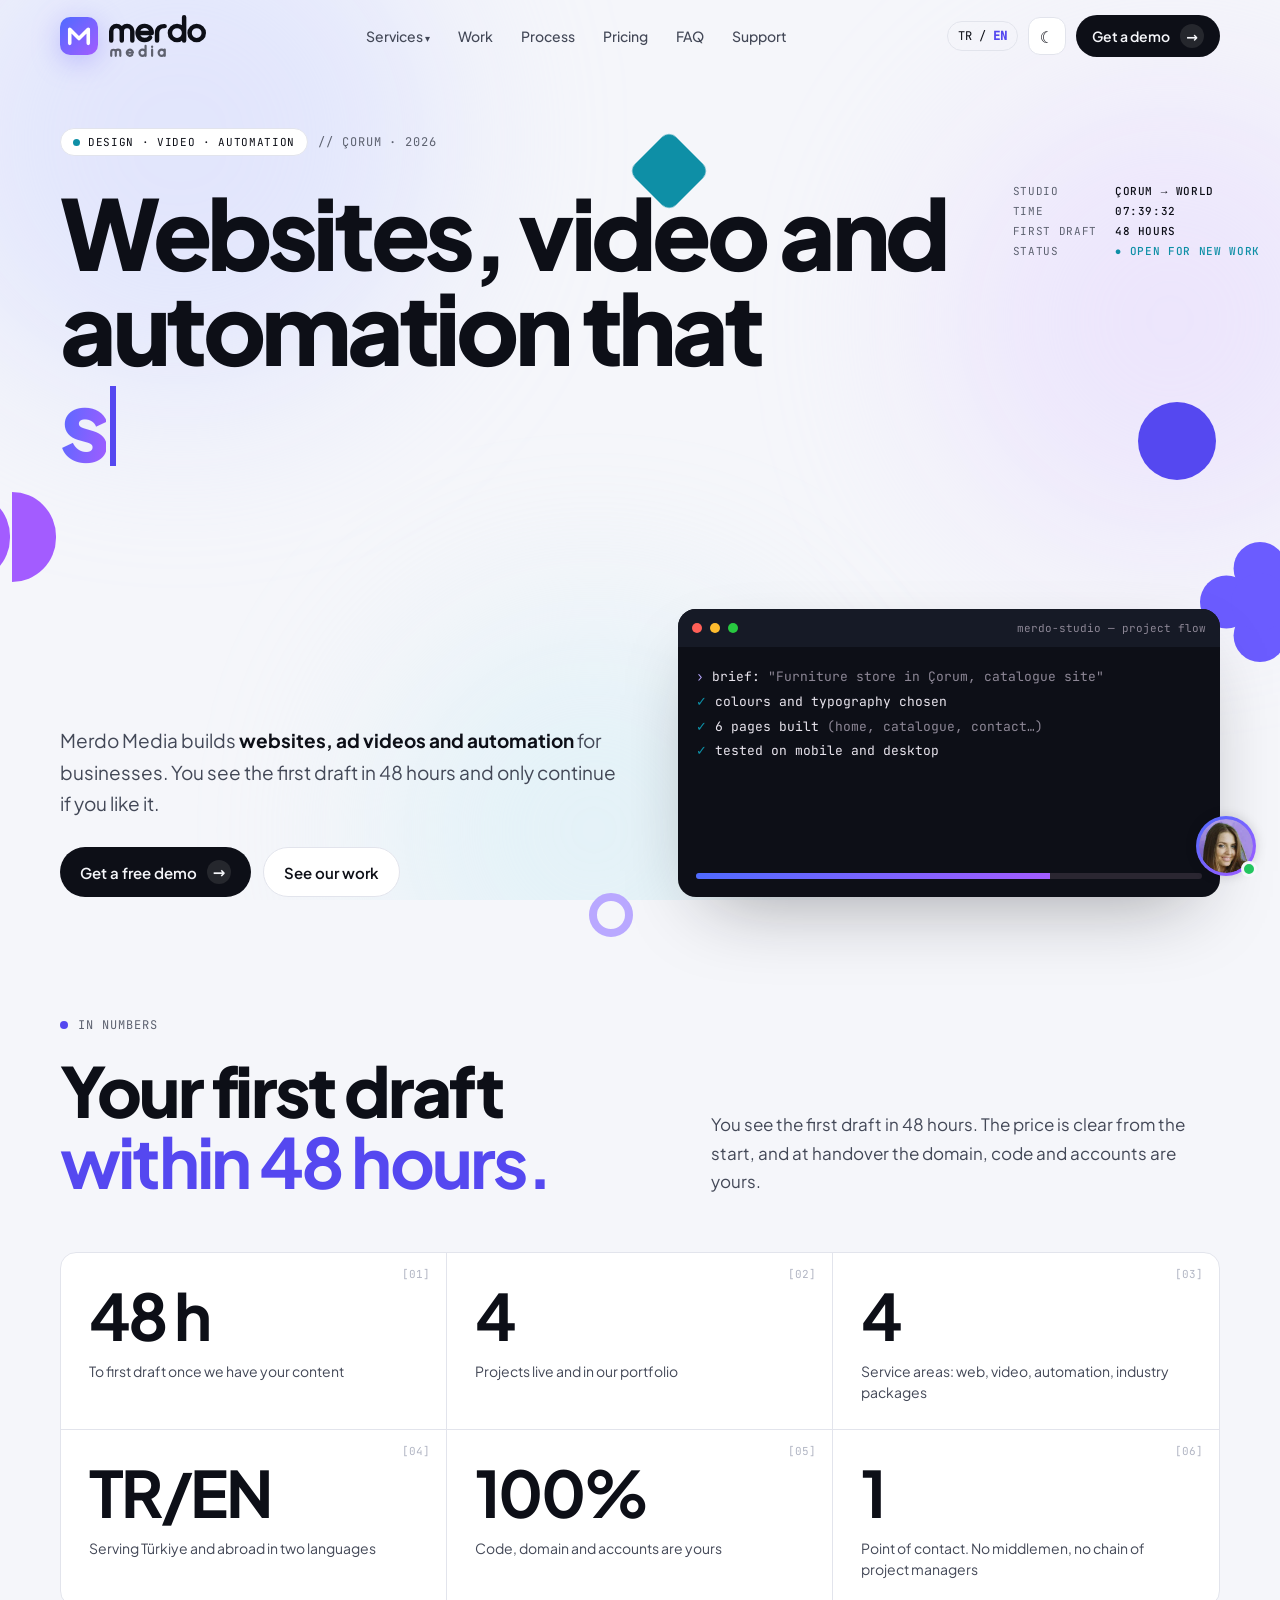
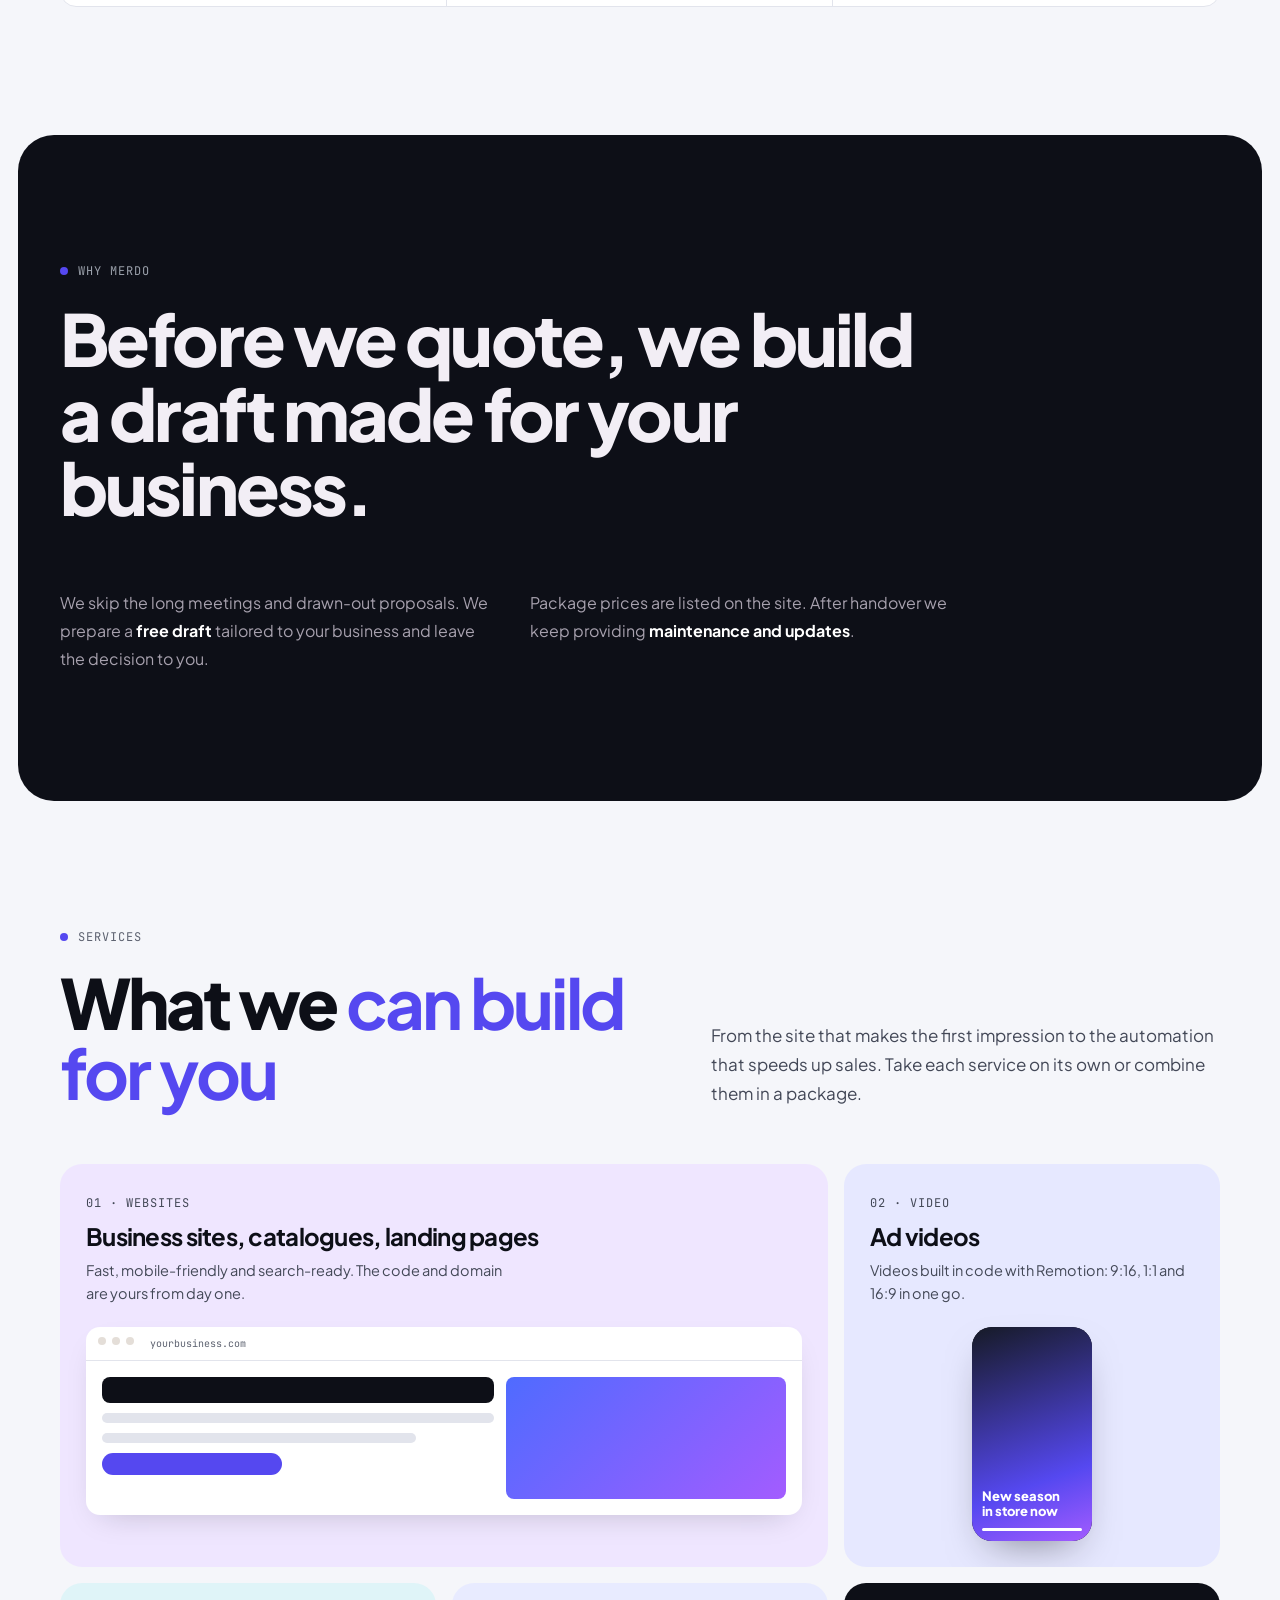
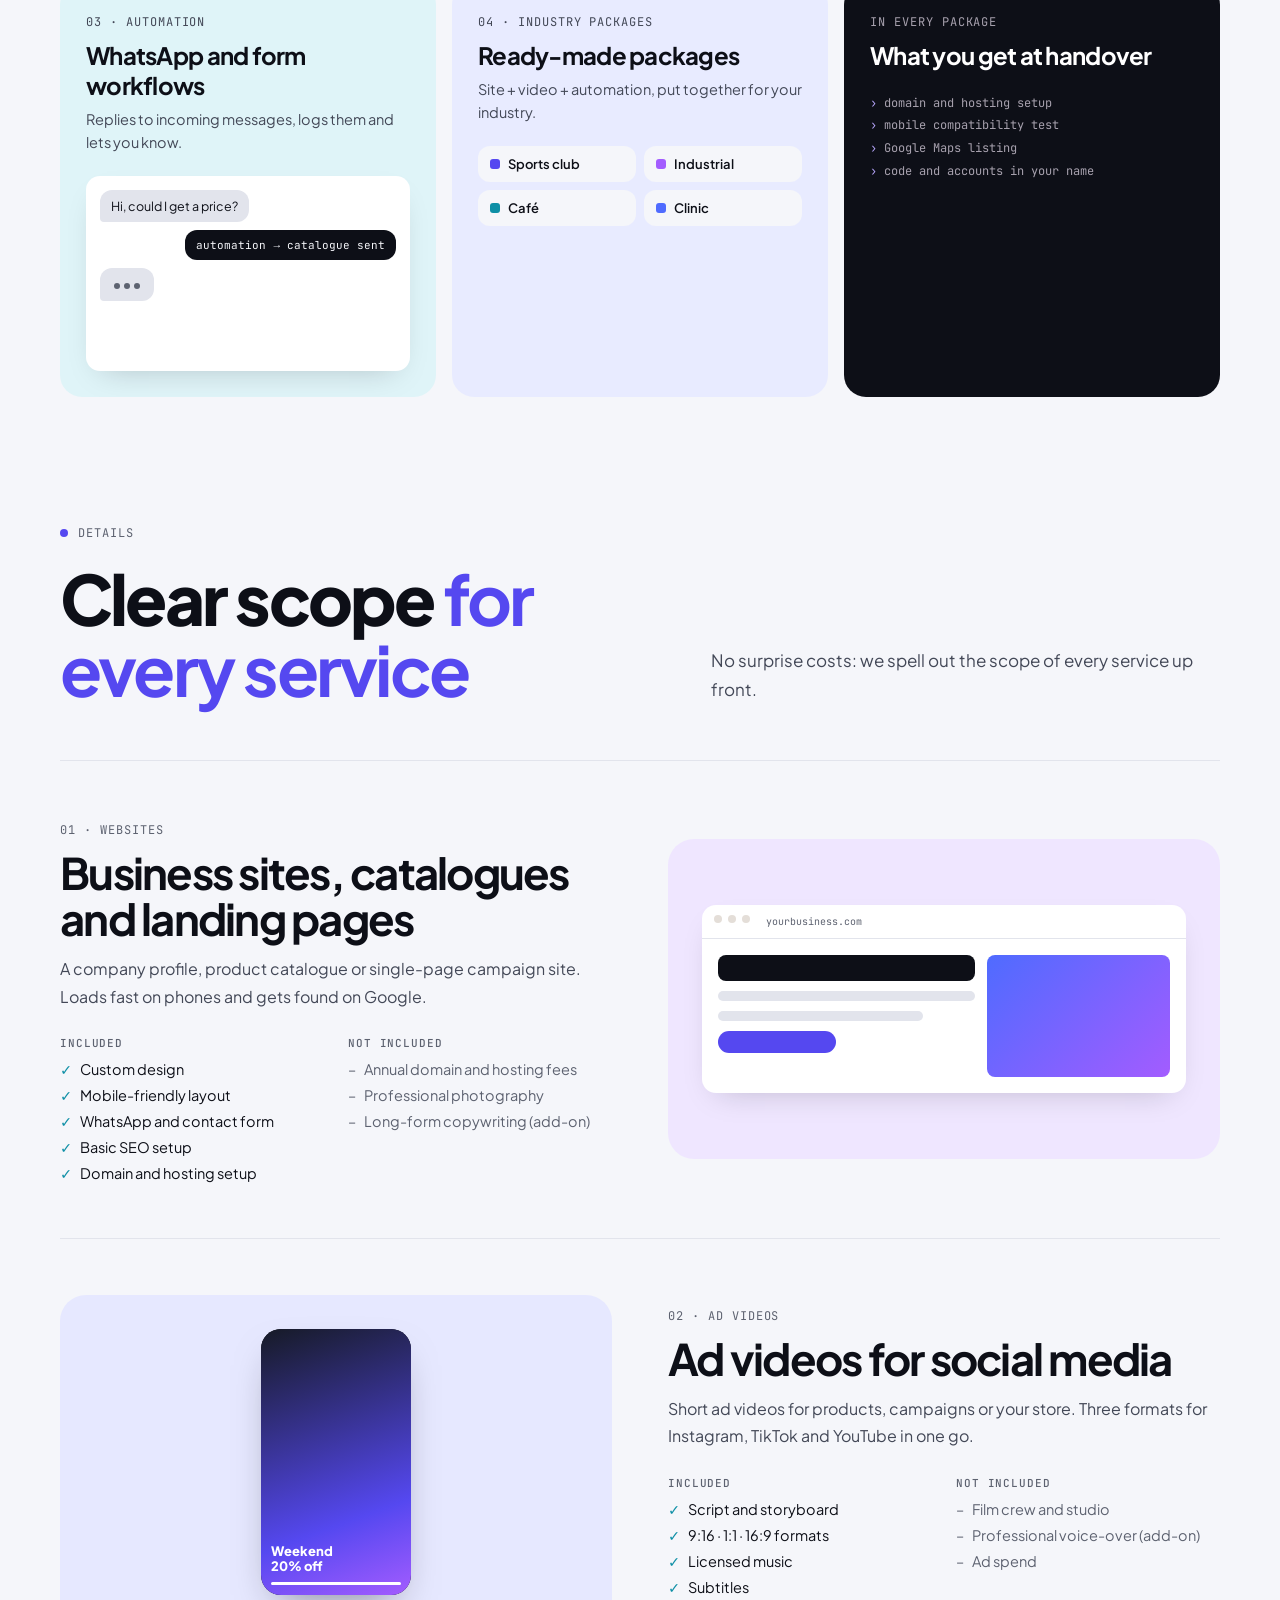
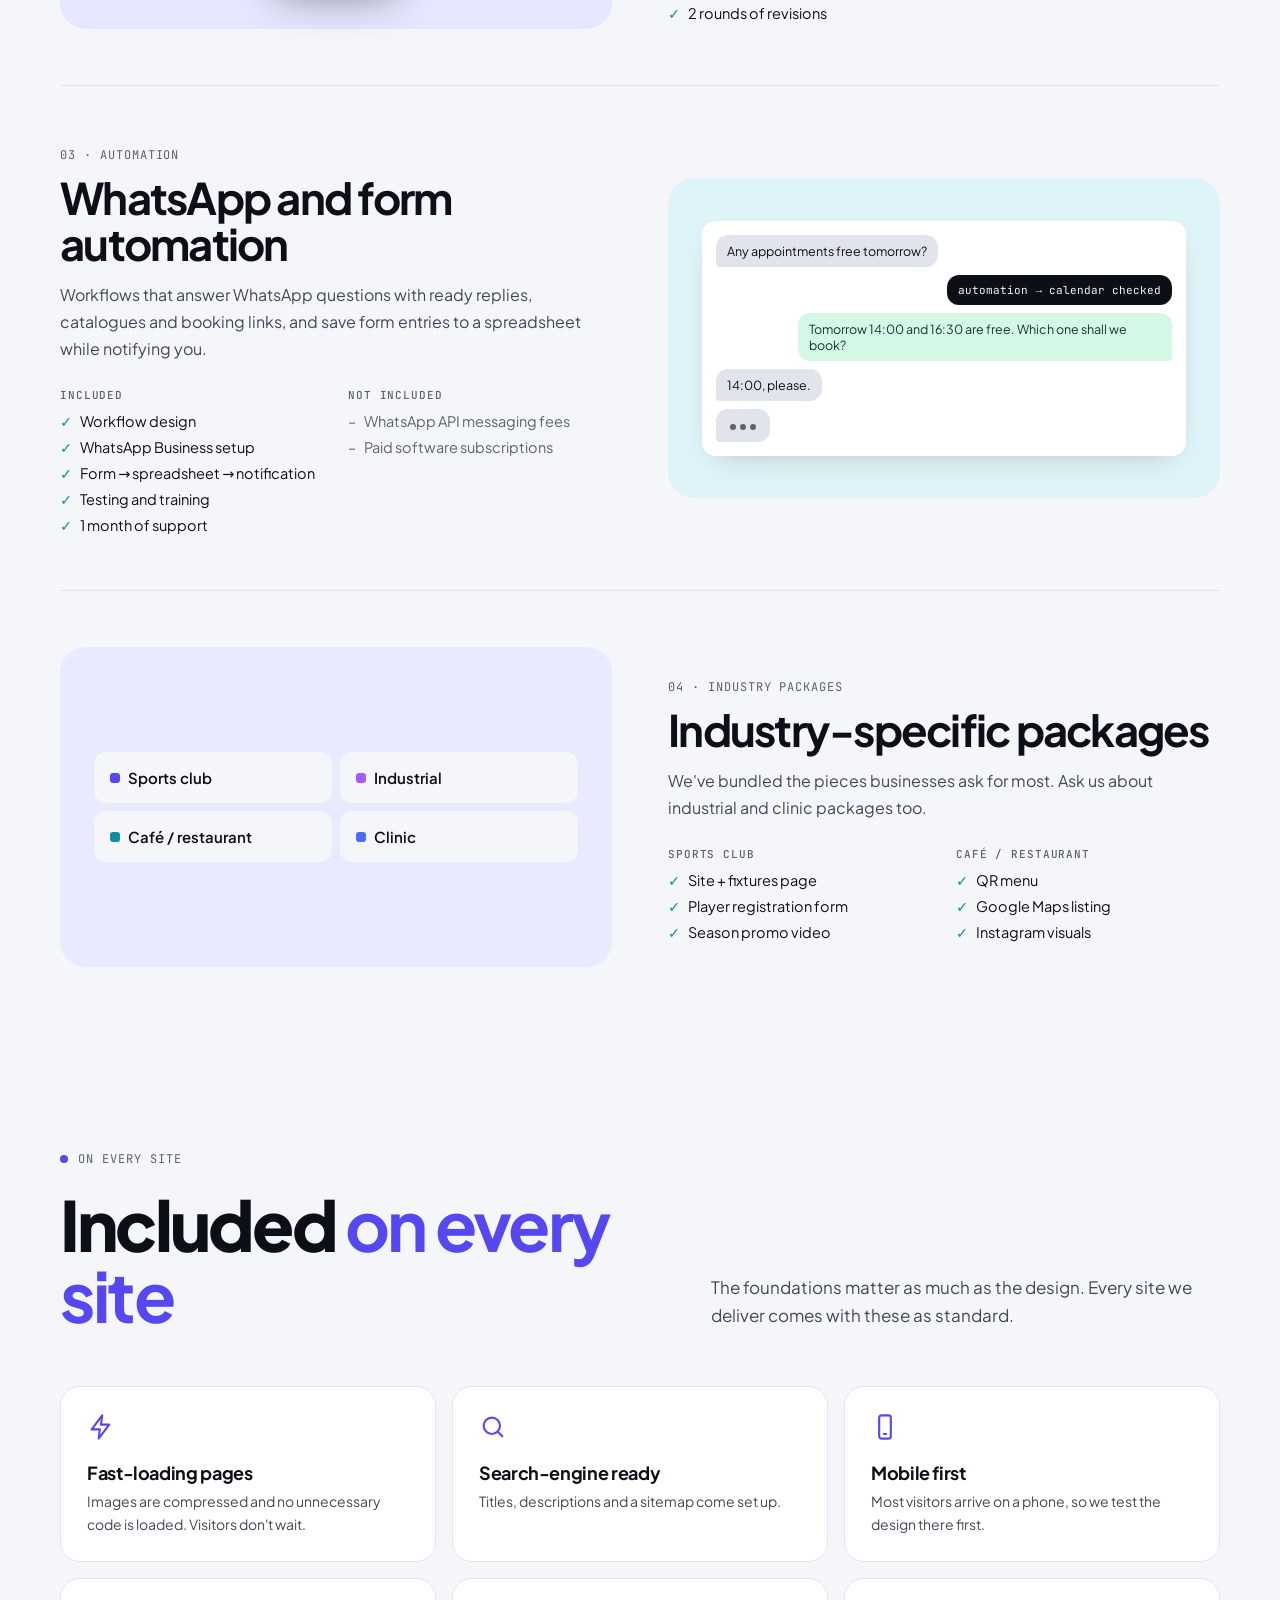
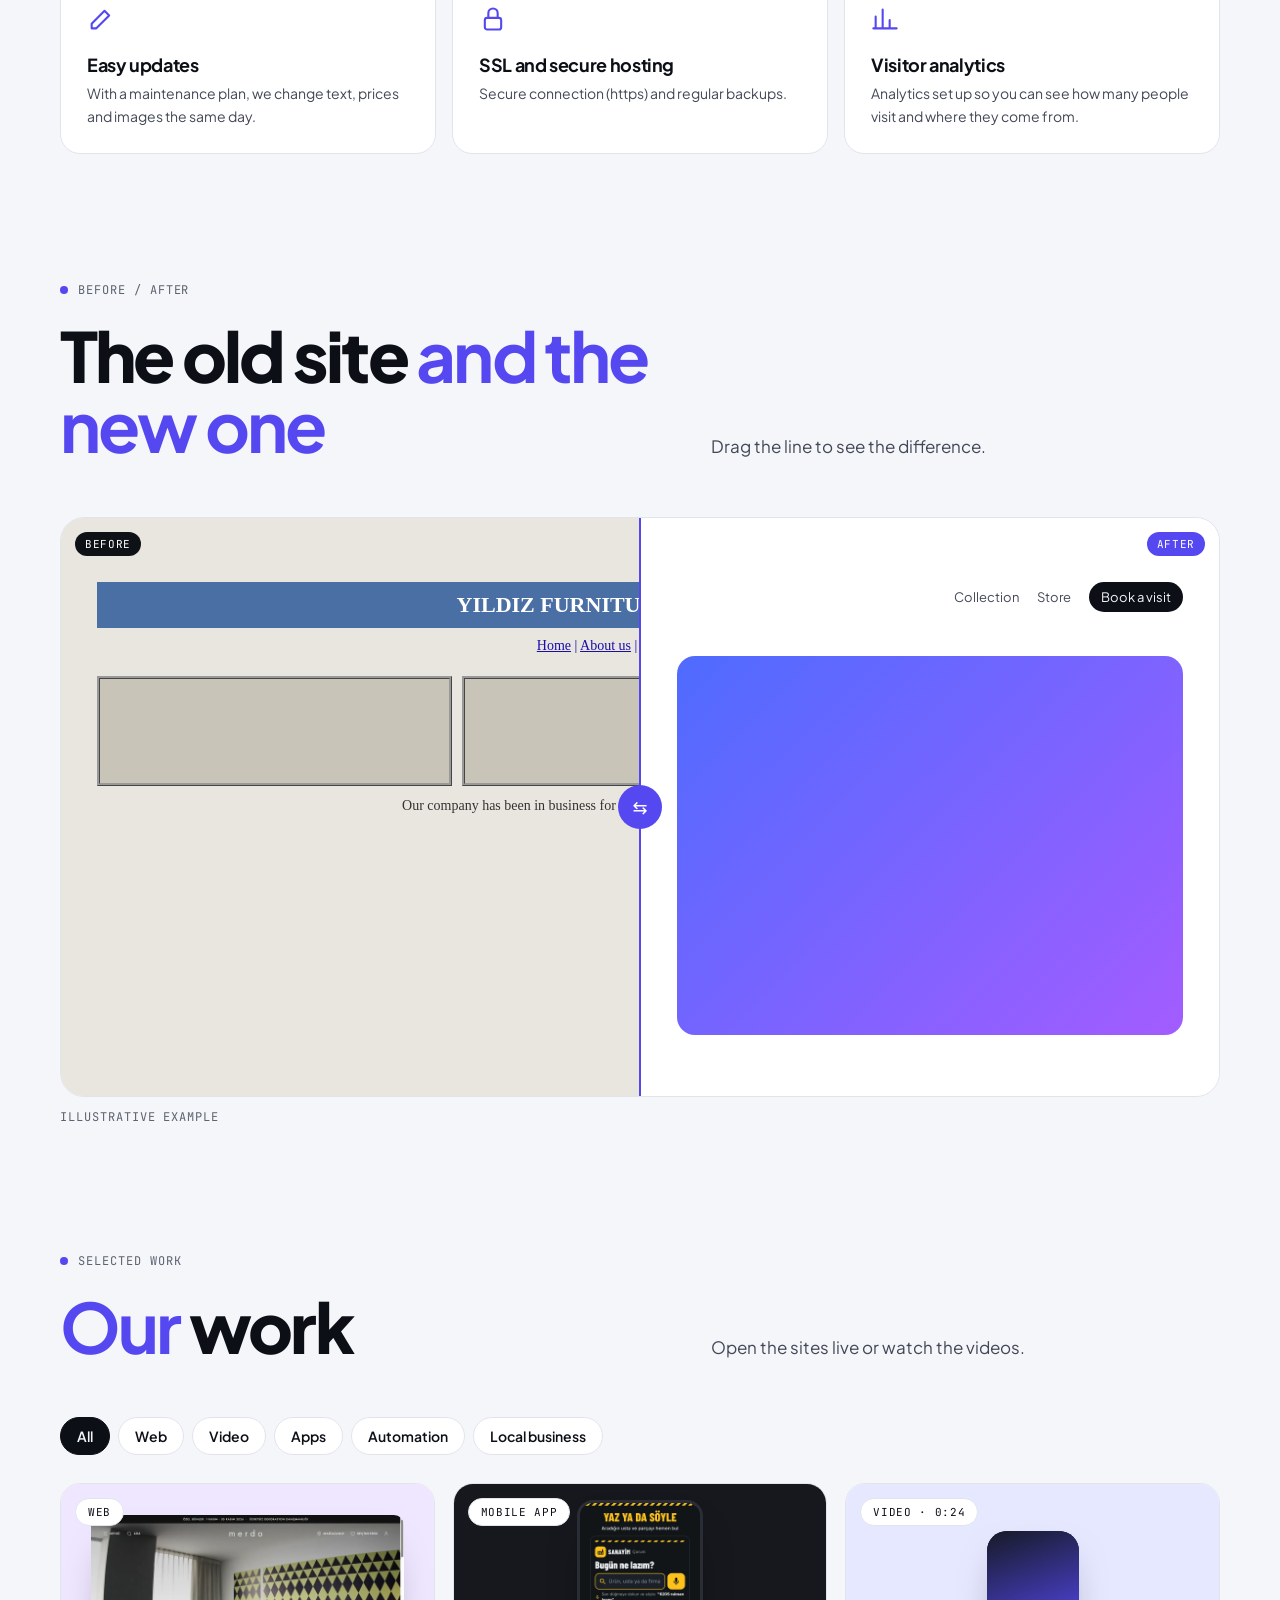
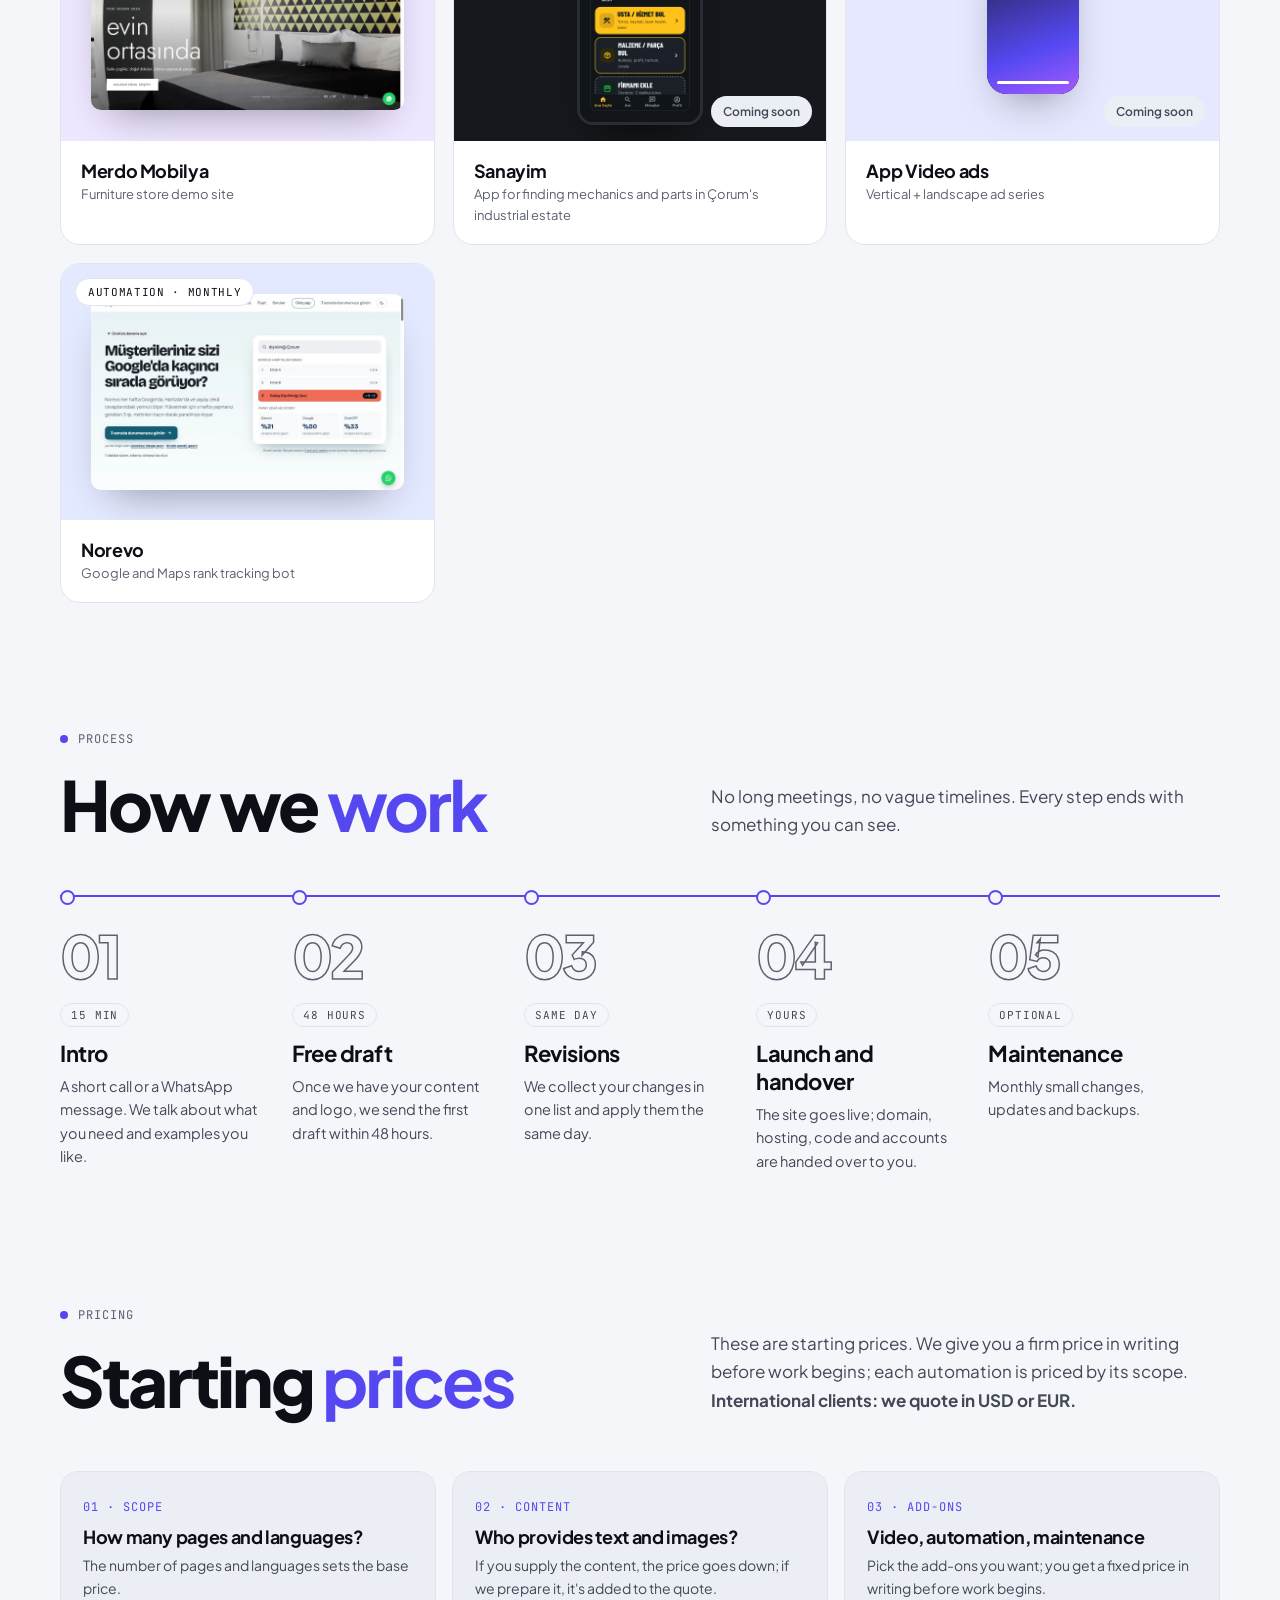
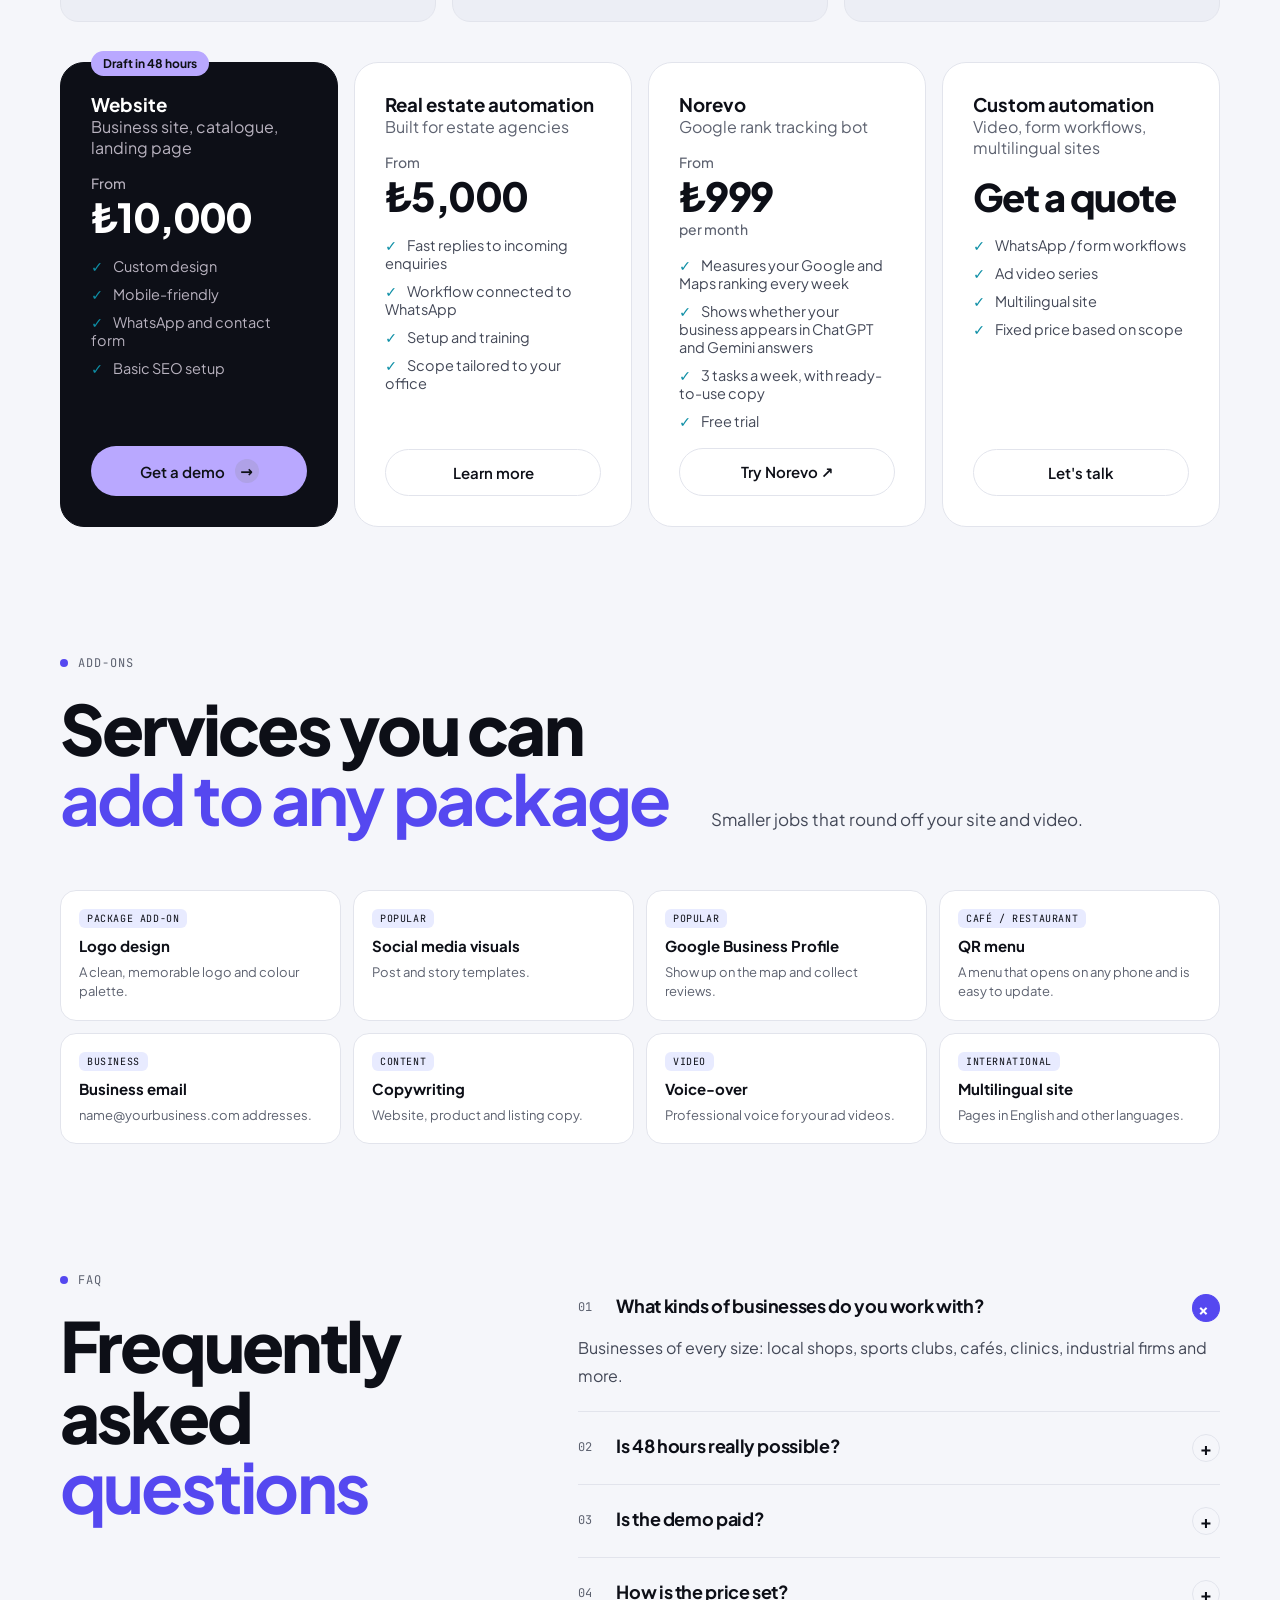
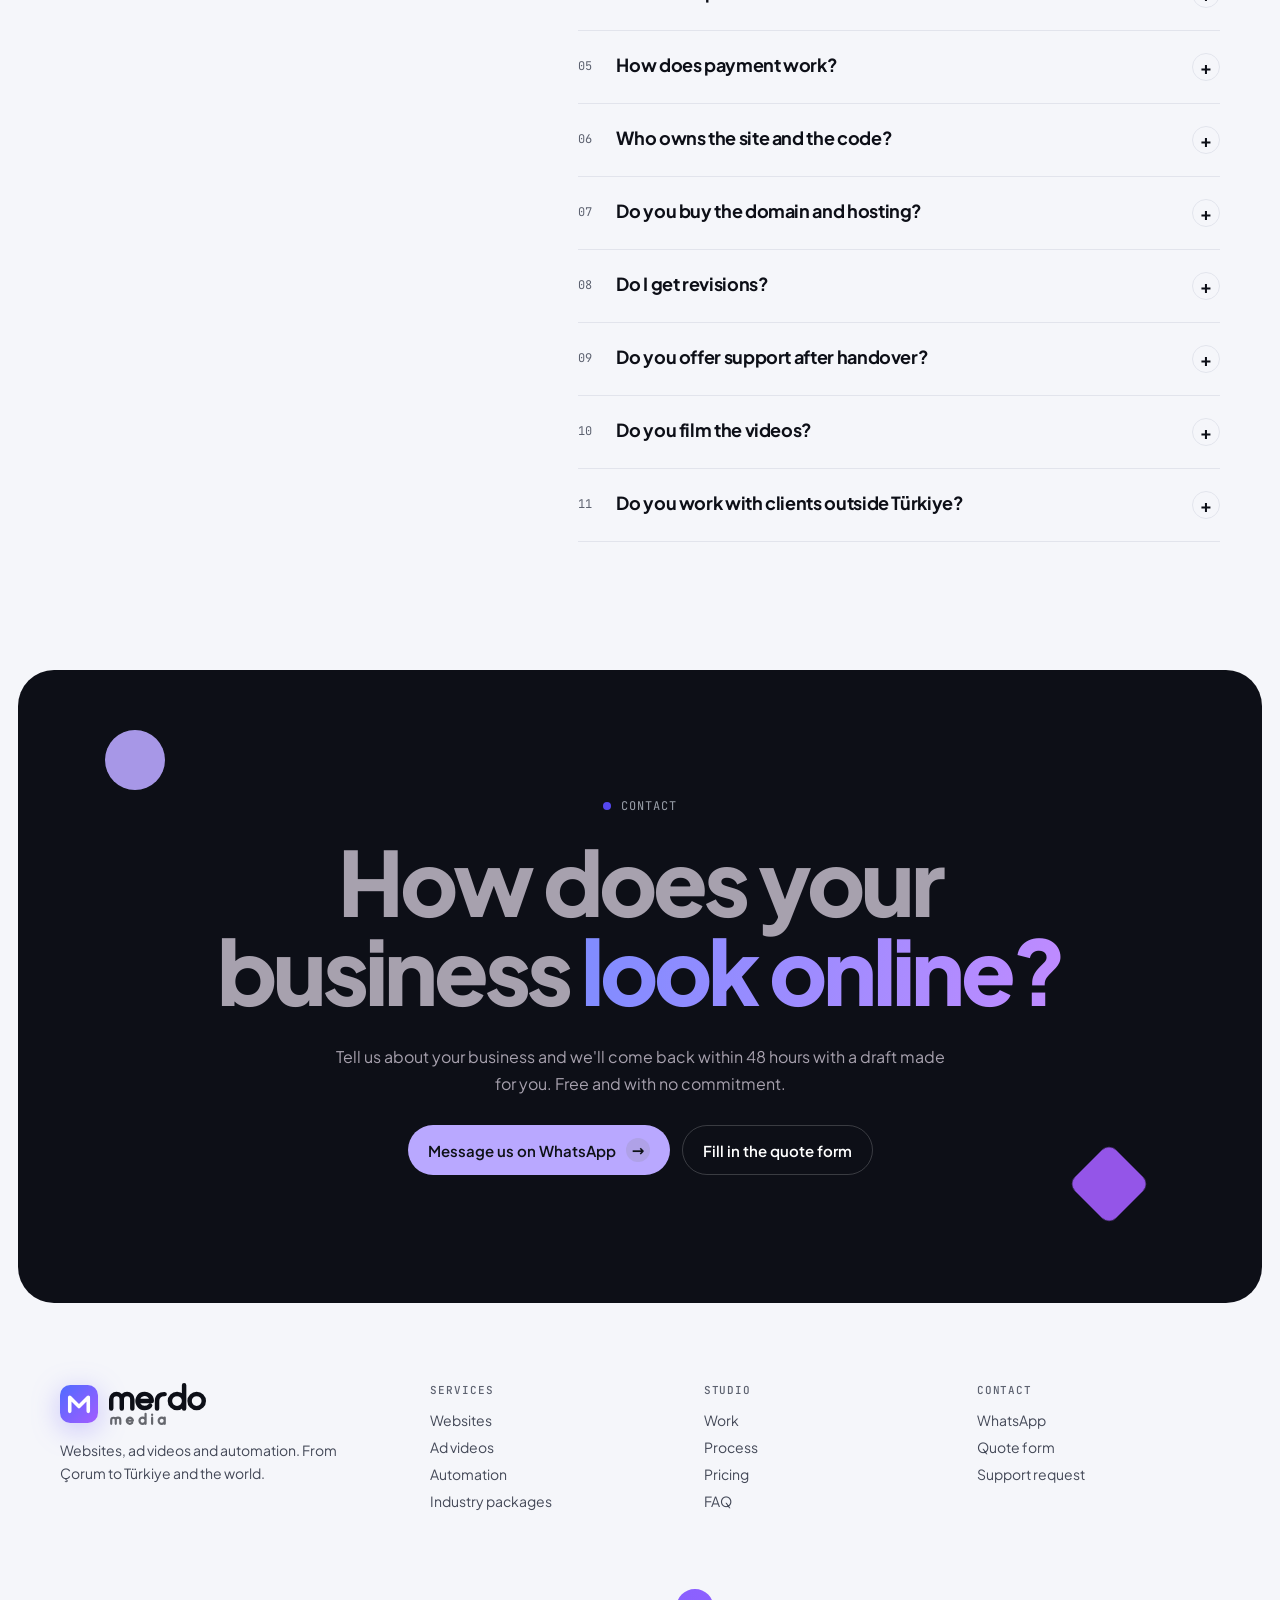
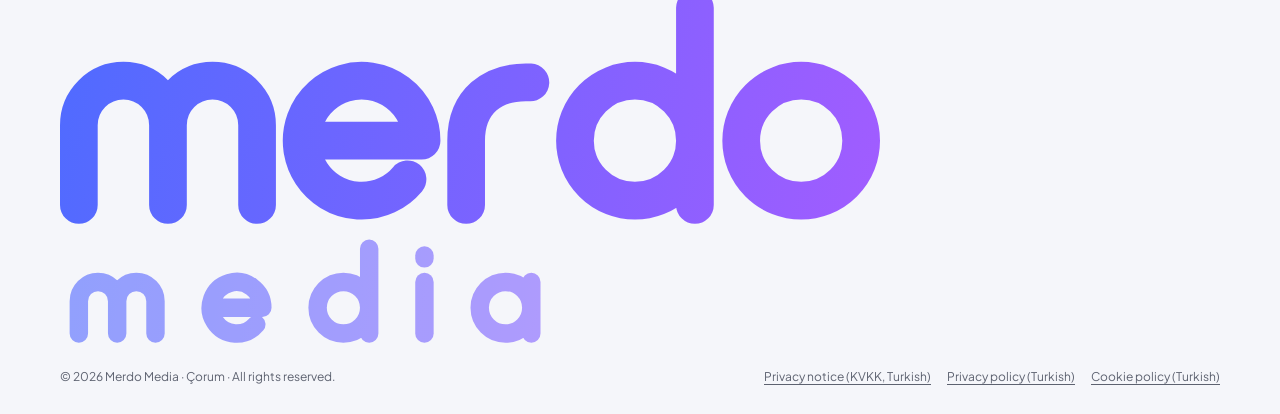
==== commit b618938e: "Alan adı merdomedia.com olarak güncellendi Co-Authored-By: Claude Opus 5.5 <noreply@anthropic.com>" ====
--- a/en/index.html
+++ b/en/index.html
@@ -6,20 +6,20 @@
 <meta name="viewport" content="width=device-width, initial-scale=1">
 <title>Merdo Media — Web, video and automation studio</title>
 <meta name="description" content="Websites, ad videos and automation. Your first draft in 48 hours.">
-<!-- shortcut: alan adı henüz yok; merdomedia.com.tr ve og-image.png yer tutucu, yayından önce gerçek adresle değiştir -->
-<link rel="canonical" href="https://merdomedia.com.tr/en/">
-<link rel="alternate" hreflang="tr" href="https://merdomedia.com.tr/">
-<link rel="alternate" hreflang="en" href="https://merdomedia.com.tr/en/">
+<!-- shortcut: og-image.png henüz yok; paylaşım önizlemesi için kök dizine 1200x630 görsel ekle -->
+<link rel="canonical" href="https://merdomedia.com/en/">
+<link rel="alternate" hreflang="tr" href="https://merdomedia.com/">
+<link rel="alternate" hreflang="en" href="https://merdomedia.com/en/">
 <meta name="theme-color" content="#5548f0">
 <meta property="og:type" content="website">
 <meta property="og:site_name" content="Merdo Media">
 <meta property="og:locale" content="en_US">
 <meta property="og:title" content="Merdo Media — Web, video and automation studio">
 <meta property="og:description" content="Websites, ad videos and automation. Your first draft in 48 hours.">
-<meta property="og:url" content="https://merdomedia.com.tr/en/">
-<meta property="og:image" content="https://merdomedia.com.tr/og-image.png">
+<meta property="og:url" content="https://merdomedia.com/en/">
+<meta property="og:image" content="https://merdomedia.com/og-image.png">
 <meta name="twitter:card" content="summary_large_image">
-<script type="application/ld+json">{"@context":"https://schema.org","@type":"ProfessionalService","name":"Merdo Media","description":"Website, ad video and automation studio.","url":"https://merdomedia.com.tr/en/","telephone":"+905556984086","areaServed":["TR","Worldwide"],"knowsLanguage":["tr","en"],"address":{"@type":"PostalAddress","addressLocality":"Çorum","addressCountry":"TR"}}</script>
+<script type="application/ld+json">{"@context":"https://schema.org","@type":"ProfessionalService","name":"Merdo Media","description":"Website, ad video and automation studio.","url":"https://merdomedia.com/en/","telephone":"+905556984086","areaServed":["TR","Worldwide"],"knowsLanguage":["tr","en"],"address":{"@type":"PostalAddress","addressLocality":"Çorum","addressCountry":"TR"}}</script>
 <script>try{var t=localStorage.getItem("merdo-theme")}catch(e){}document.documentElement.dataset.theme=t||(matchMedia("(prefers-color-scheme: dark)").matches?"dark":"light")</script>
 <link rel="preload" href="../assets/fonts/plus-jakarta-sans-latin.woff2" as="font" type="font/woff2" crossorigin>
 <link rel="stylesheet" href="../assets/site.css?v=4">
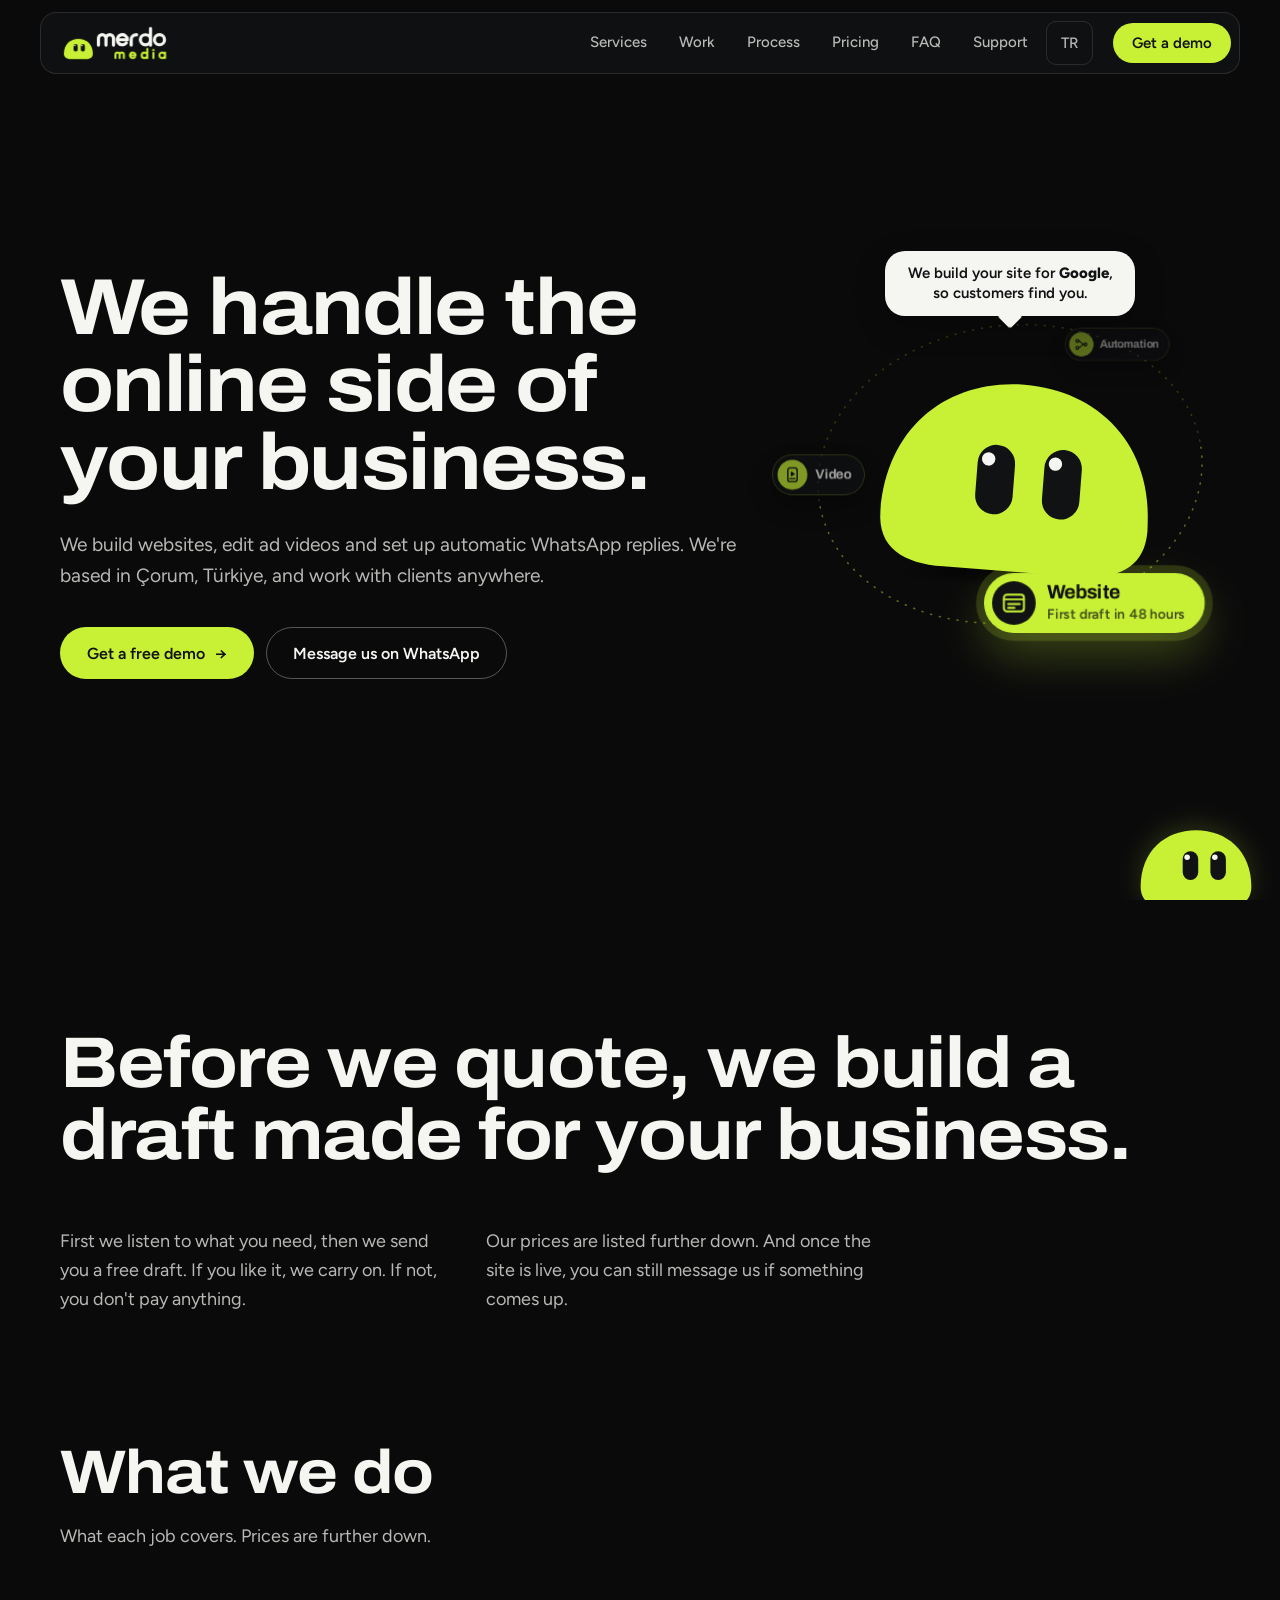
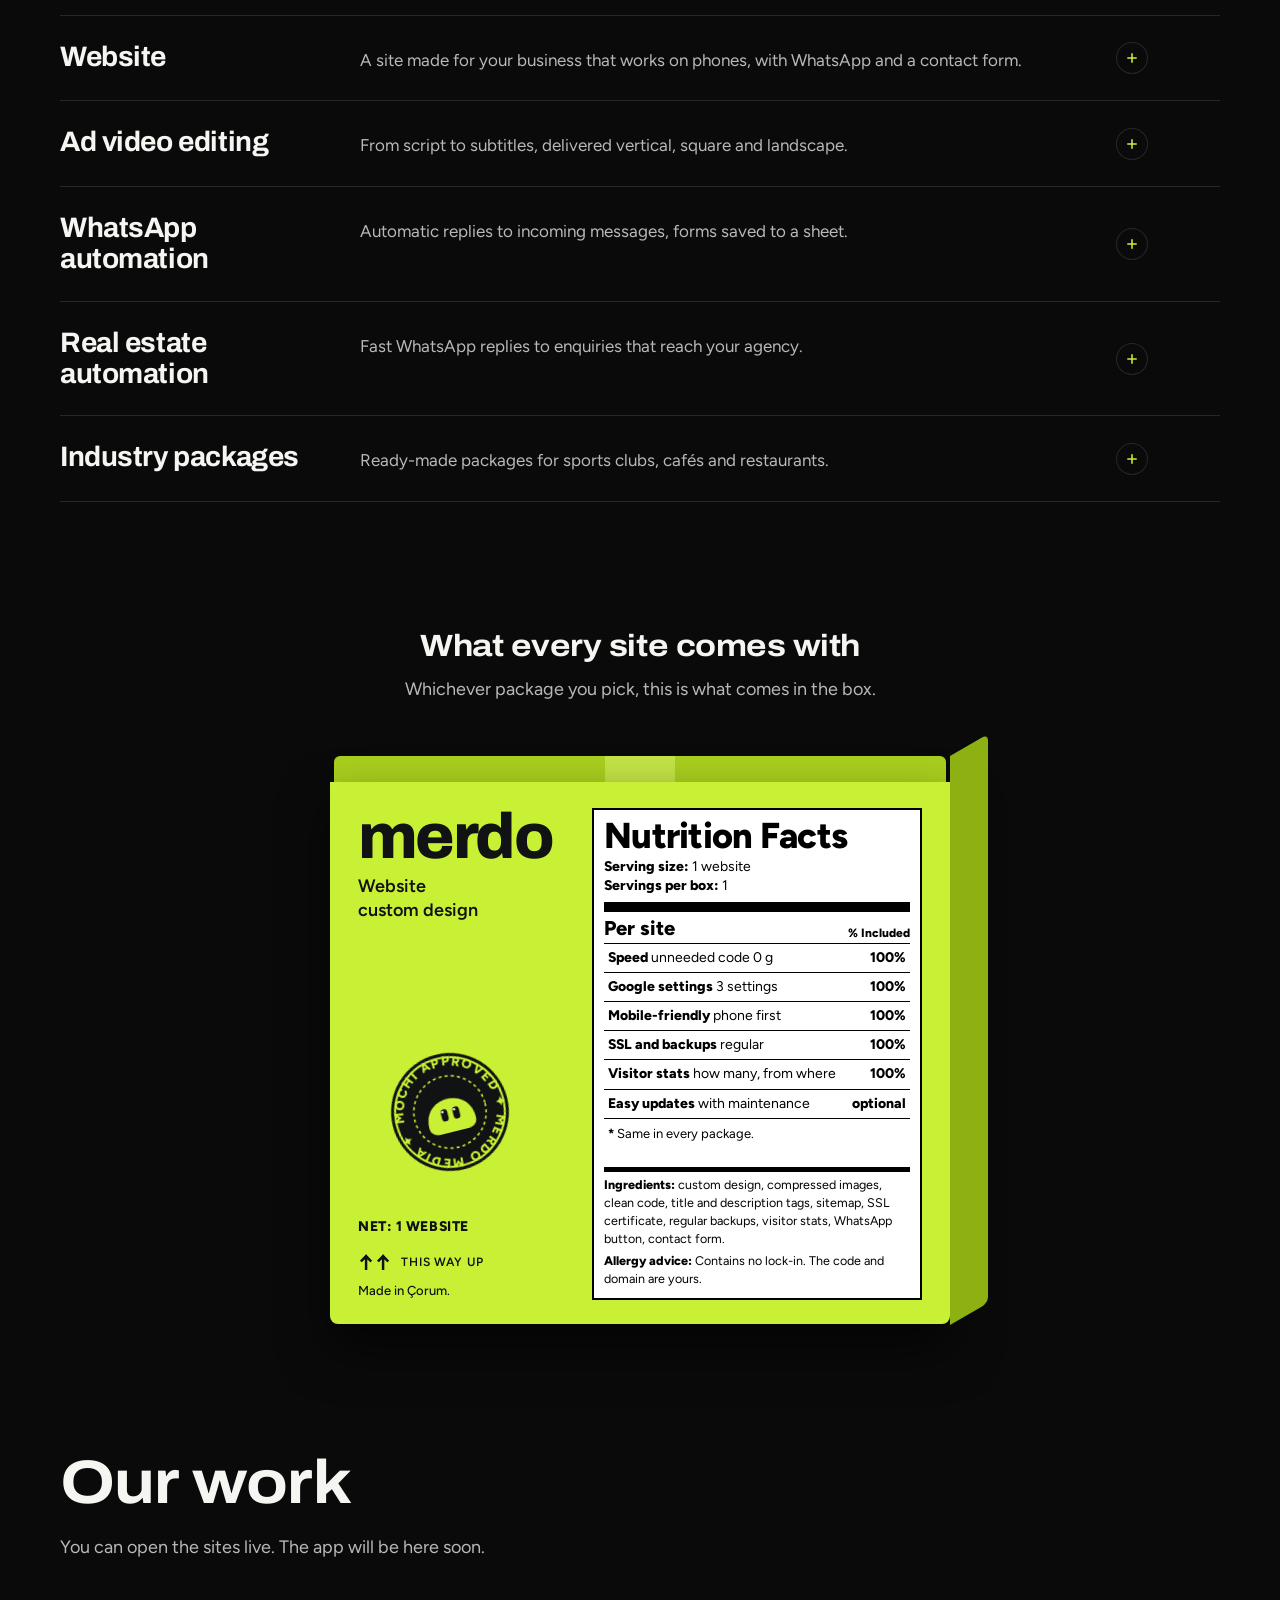
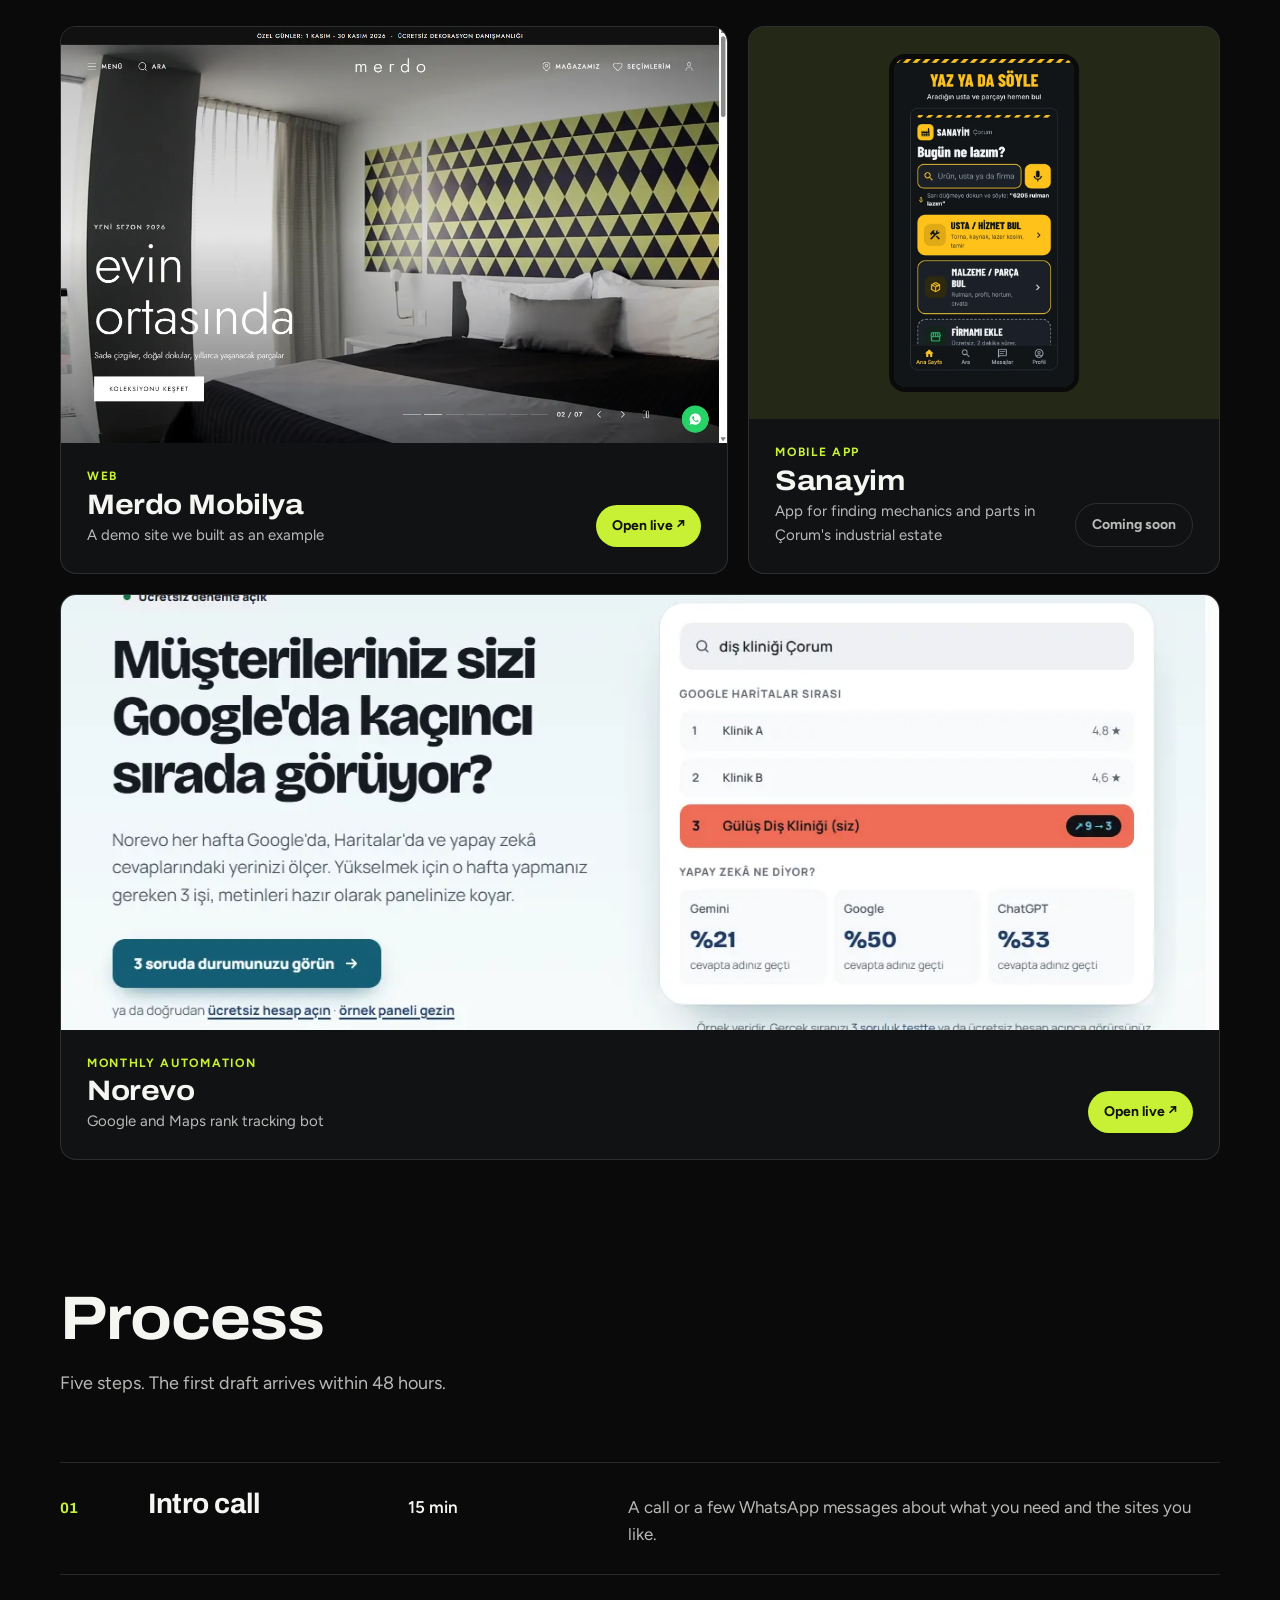
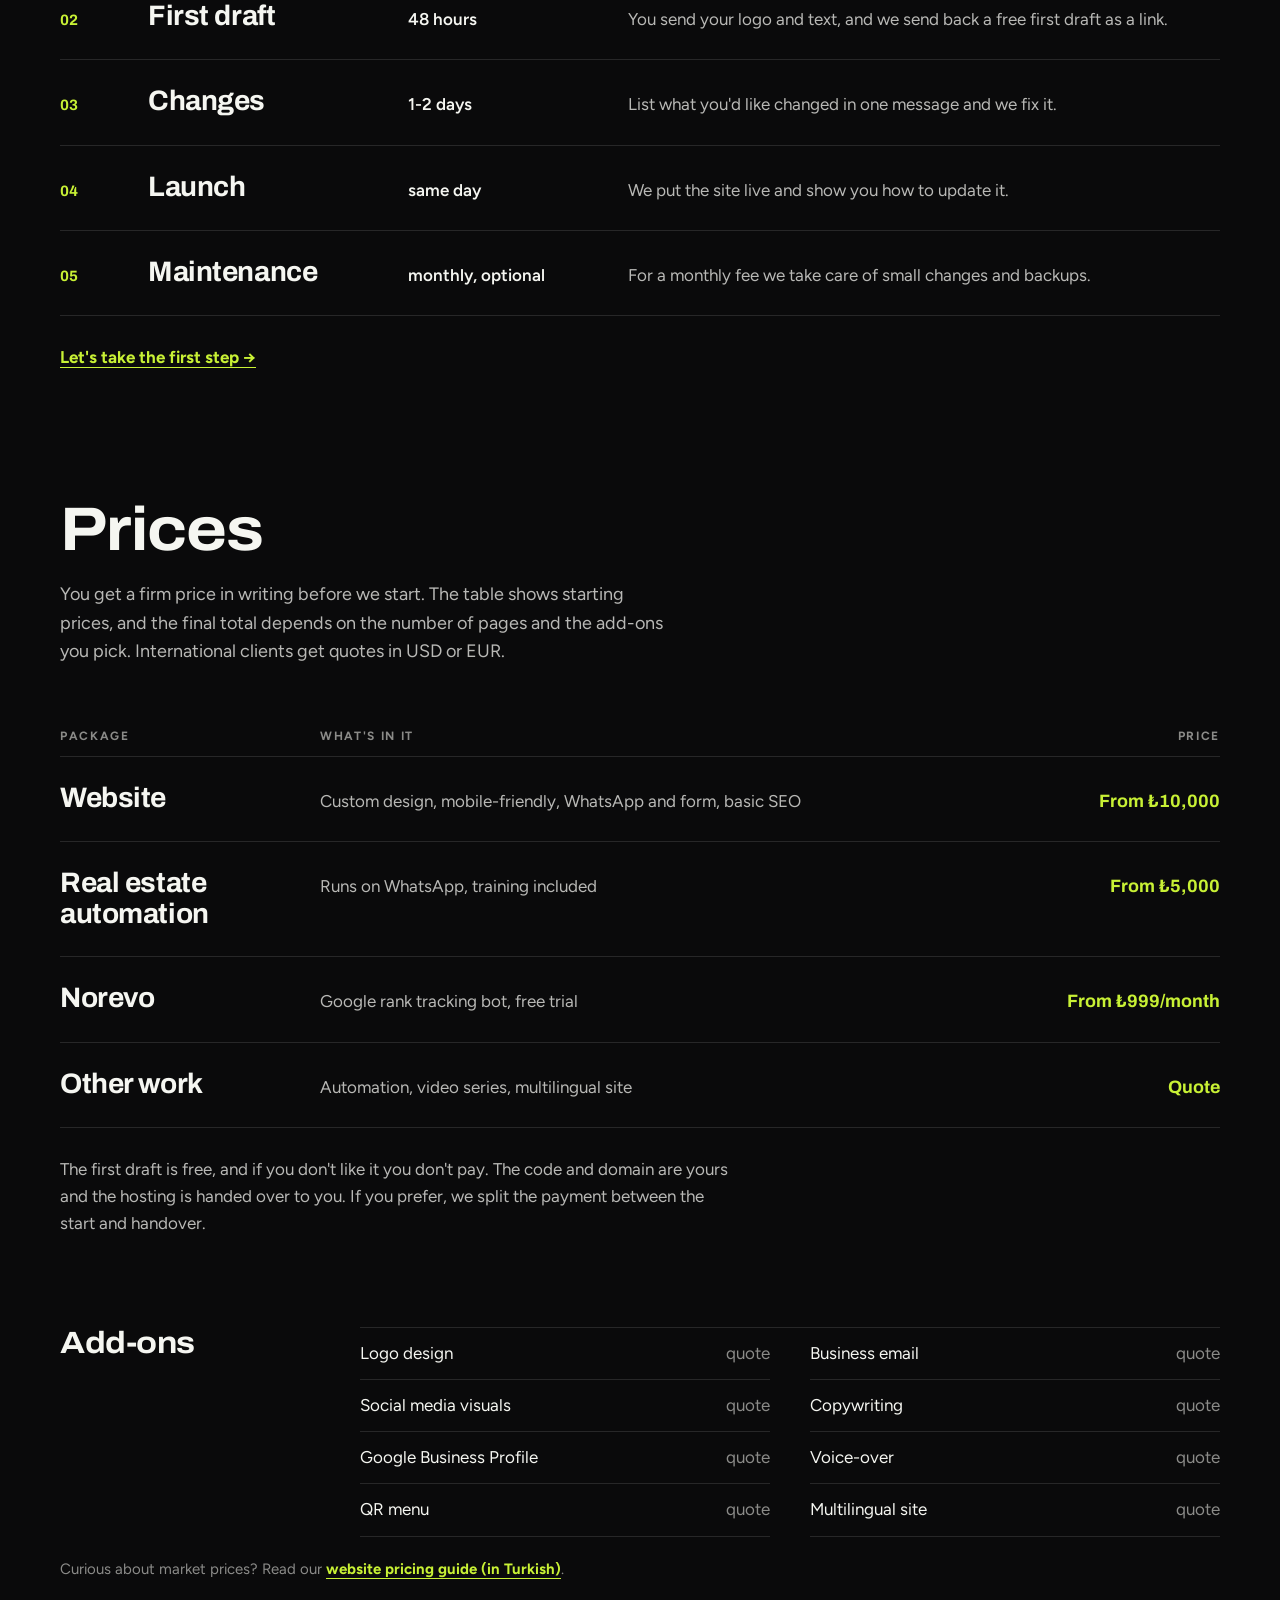
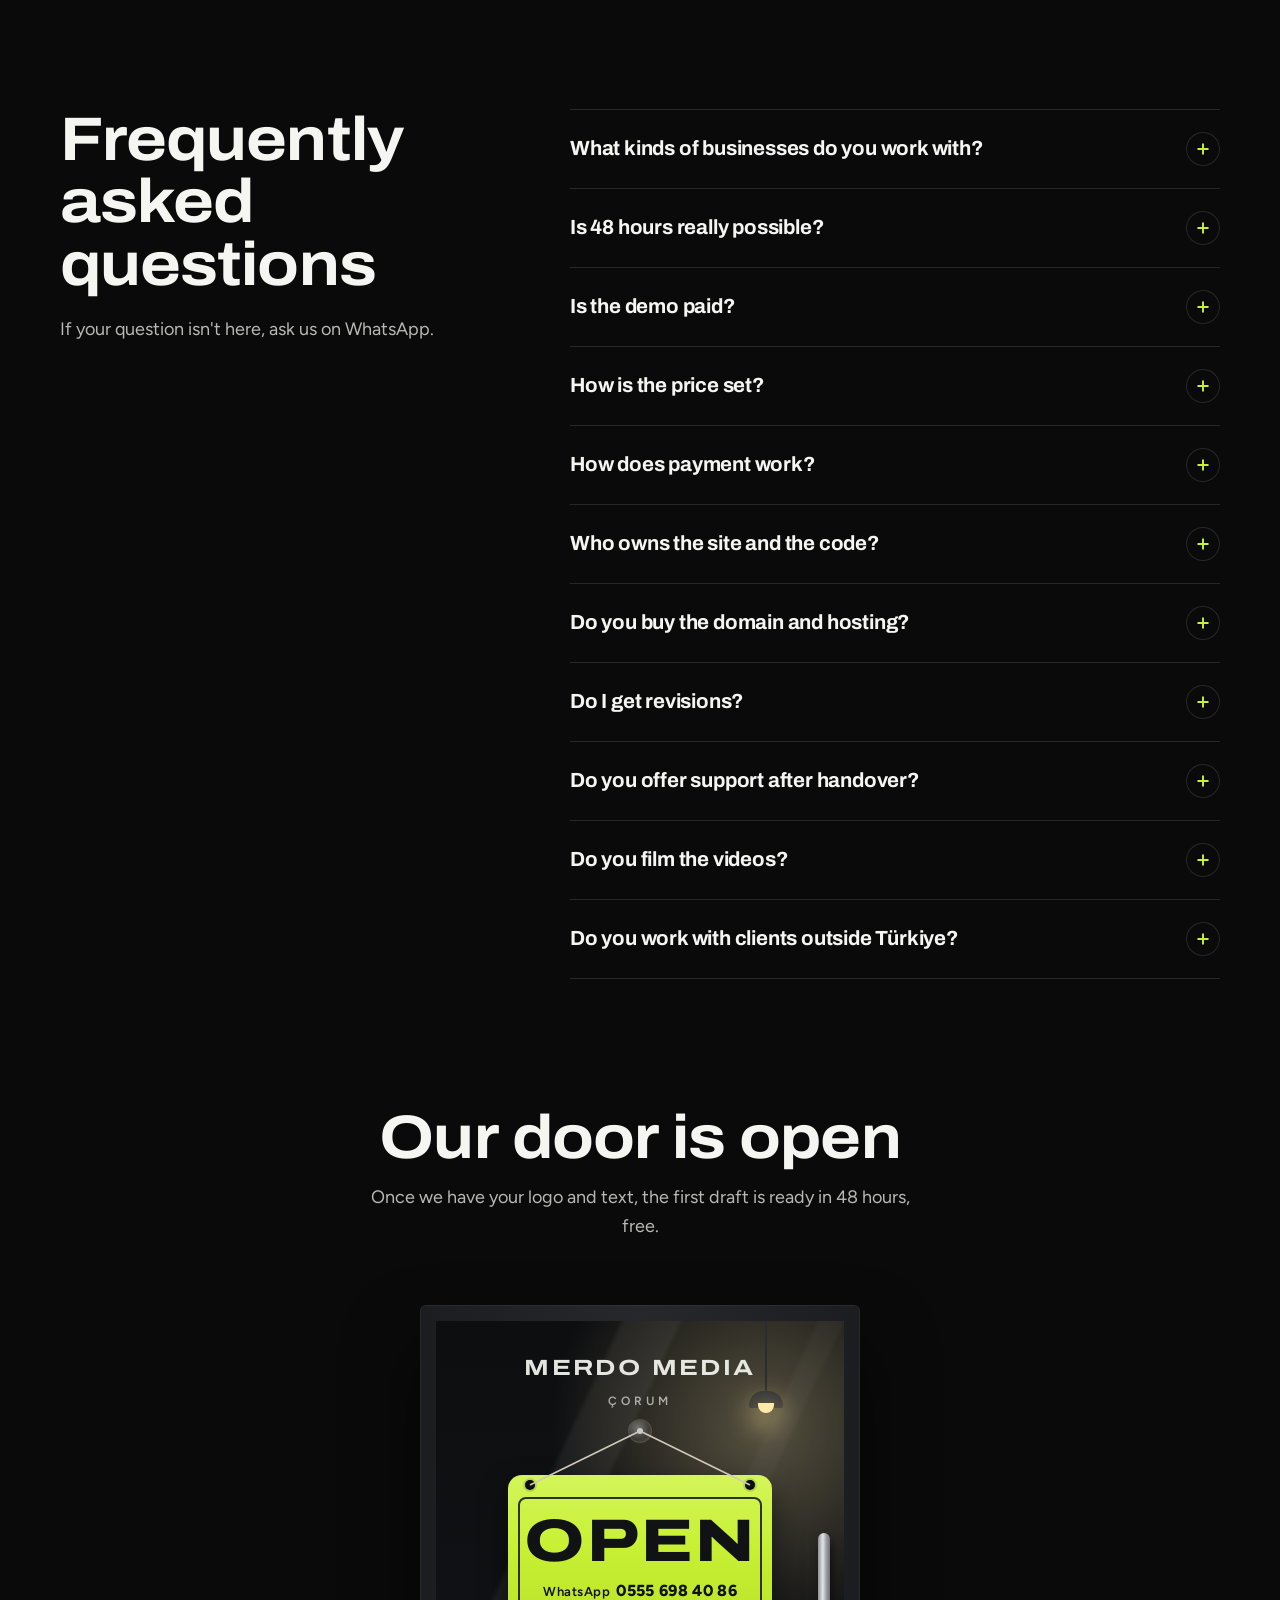
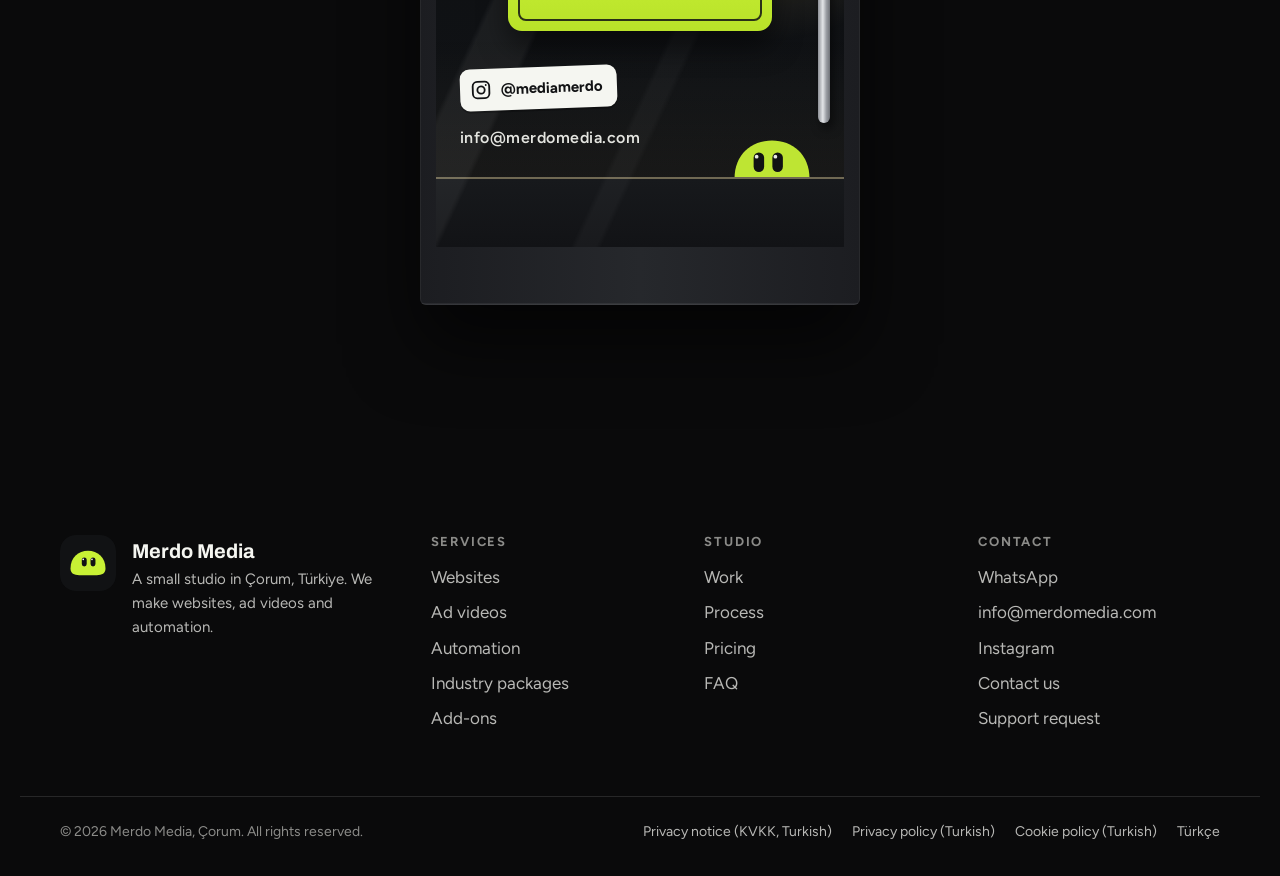
==== commit 7b788281: "Yeni tasarım: Mochi logolu limon/siyah site - Hero yörünge animasyonu, sade tipografik bölümler - Be" ====
--- a/en/index.html
+++ b/en/index.html
@@ -2,565 +2,425 @@
 <html lang="en">
 <head>
 <meta charset="utf-8">
-<link rel="icon" href="../assets/logo-ikon.svg" type="image/svg+xml">
 <meta name="viewport" content="width=device-width, initial-scale=1">
-<title>Merdo Media — Web, video and automation studio</title>
-<meta name="description" content="Websites, ad videos and automation. Your first draft in 48 hours.">
-<!-- shortcut: og-image.png henüz yok; paylaşım önizlemesi için kök dizine 1200x630 görsel ekle -->
+<title>Merdo Media | Websites, video and automation</title>
+<meta name="description" content="Websites, ad videos and WhatsApp automation from Çorum, Türkiye. We work with clients anywhere.">
 <link rel="canonical" href="https://merdomedia.com/en/">
 <link rel="alternate" hreflang="tr" href="https://merdomedia.com/">
 <link rel="alternate" hreflang="en" href="https://merdomedia.com/en/">
-<meta name="theme-color" content="#5548f0">
+<meta name="theme-color" content="#0A0A0B">
+<link rel="icon" href="../assets/favicon.svg" type="image/svg+xml">
+<link rel="apple-touch-icon" href="../assets/apple-touch-icon.png">
 <meta property="og:type" content="website">
 <meta property="og:site_name" content="Merdo Media">
 <meta property="og:locale" content="en_US">
-<meta property="og:title" content="Merdo Media — Web, video and automation studio">
-<meta property="og:description" content="Websites, ad videos and automation. Your first draft in 48 hours.">
+<meta property="og:locale:alternate" content="tr_TR">
+<meta property="og:title" content="Merdo Media | Websites, video and automation">
+<meta property="og:description" content="Websites, ad videos and WhatsApp automation from Çorum, Türkiye. We work with clients anywhere.">
 <meta property="og:url" content="https://merdomedia.com/en/">
 <meta property="og:image" content="https://merdomedia.com/og-image.png">
+<meta property="og:image:width" content="1200">
+<meta property="og:image:height" content="630">
+<meta property="og:image:alt" content="Merdo Media logo: the lime Mochi character and the merdo media wordmark">
 <meta name="twitter:card" content="summary_large_image">
-<script type="application/ld+json">{"@context":"https://schema.org","@type":"ProfessionalService","name":"Merdo Media","description":"Website, ad video and automation studio.","url":"https://merdomedia.com/en/","telephone":"+905556984086","areaServed":["TR","Worldwide"],"knowsLanguage":["tr","en"],"address":{"@type":"PostalAddress","addressLocality":"Çorum","addressCountry":"TR"}}</script>
-<script>try{var t=localStorage.getItem("merdo-theme")}catch(e){}document.documentElement.dataset.theme=t||(matchMedia("(prefers-color-scheme: dark)").matches?"dark":"light")</script>
-<link rel="preload" href="../assets/fonts/plus-jakarta-sans-latin.woff2" as="font" type="font/woff2" crossorigin>
-<link rel="stylesheet" href="../assets/site.css?v=4">
+<script type="application/ld+json">{"@context":"https://schema.org","@type":"ProfessionalService","name":"Merdo Media","description":"Website, ad video and automation studio.","url":"https://merdomedia.com/en/","logo":"https://merdomedia.com/assets/apple-touch-icon.png","image":"https://merdomedia.com/og-image.png","telephone":"+905556984086","email":"info@merdomedia.com","areaServed":["TR","Worldwide"],"knowsLanguage":["tr","en"],"address":{"@type":"PostalAddress","addressLocality":"Çorum","addressCountry":"TR"},"sameAs":["https://instagram.com/mediamerdo"]}</script>
+<link rel="preconnect" href="https://fonts.googleapis.com">
+<link rel="preconnect" href="https://fonts.gstatic.com" crossorigin>
+<link href="https://fonts.googleapis.com/css2?family=Archivo:wdth,wght@100..125,500..800&family=Figtree:wght@400;500;600;700;800&display=swap" rel="stylesheet">
+<link rel="stylesheet" href="../assets/site.css?v=11">
 </head>
 <body>
-
-<div class="progress" id="progress"></div>
-<div class="orbs" aria-hidden="true"><div class="orb o1"></div><div class="orb o2"></div><div class="orb o3"></div></div>
-<div class="glow" id="glow" aria-hidden="true"></div>
-
-<header id="hdr">
-  <div class="wrap nav">
-    <a href="./" class="logo" aria-label="Merdo Media home"><i></i><b></b><span>Merdo Media</span></a>
-    <ul>
-      <li class="has-mega"><a href="#hizmetler">Services</a>
-        <div class="mega">
-          <a href="#d-web"><span class="mi" style="background:var(--peach)">W</span><span><b>Websites</b><small>Business sites, catalogues, landing pages</small></span></a>
-          <a href="#d-video"><span class="mi" style="background:var(--lilac)">V</span><span><b>Ad videos</b><small>Vertical, square and landscape formats</small></span></a>
-          <a href="#d-oto"><span class="mi" style="background:var(--mintl)">A</span><span><b>Automation</b><small>WhatsApp and form workflows</small></span></a>
-          <a href="#d-sektor"><span class="mi" style="background:var(--butter)">I</span><span><b>Industry packages</b><small>Sports clubs, industry, cafés, clinics</small></span></a>
-          <a href="#ekler" class="all"><span>Add-ons: logo, social media, QR menu…</span><span>→</span></a>
-        </div>
-      </li>
-      <li><a href="#isler">Work</a></li><li><a href="#surec">Process</a></li><li><a href="#paketler">Pricing</a></li><li><a href="#sss">FAQ</a></li><li><a href="#" data-wa="destek">Support</a></li>
-    </ul>
-    <div class="nav-r">
-      <span class="lang"><a href="../" hreflang="tr" lang="tr">TR</a> / <b>EN</b></span>
-      <button class="theme" id="theme" aria-label="Light / dark theme"></button>
-      <a href="#iletisim" data-open="form" class="btn btn-d btn-sm mag">Get a demo <span class="arr">→</span></a>
-      <button class="burger" id="burger" aria-label="Open menu" aria-expanded="false" aria-controls="mmenu">☰</button>
-    </div>
-  </div>
+<a class="skip" href="#ana">Skip to content</a>
+
+<header class="hdr" id="hdr">
+  <a href="./" class="logo" aria-label="Merdo Media home">
+    <svg viewBox="-15 328 1493 525.38" aria-hidden="true">
+      <g class="lg-merdo" fill="none" stroke="#F5F6F1" stroke-width="44" stroke-linecap="round" stroke-linejoin="round">
+        <path class="lg-l" style="--i:4;--x:0px" d="M503 620L503 527A52 52 0 0 1 607 527L607 620L607 527A52 52 0 0 1 711 527L711 620"/>
+        <path class="lg-l" style="--i:3;--x:-63px" d="M763 545L903 545A70 70 0 1 0 886.6 590"/>
+        <path class="lg-l" style="--i:2;--x:-108px" d="M955 620L955 545C955 500 985 475 1030 477"/>
+        <path class="lg-l" style="--i:1;--x:-152px" d="M1222 545A70 70 0 1 1 1082 545A70 70 0 1 1 1222 545L1222 390L1222 620"/>
+        <path class="lg-l" style="--i:0;--x:-207px" d="M1416 545A70 70 0 1 1 1276 545A70 70 0 1 1 1416 545"/>
+      </g>
+      <g class="lg-media"><g transform="translate(83.67 -201.60) scale(1.3)" fill="none" stroke="#C8F135" stroke-width="21.5" stroke-linecap="round" stroke-linejoin="round"><path d="M503 770L503 732.16A22.36 22.36 0 0 1 547.72 732.16L547.72 770L547.72 732.16A22.36 22.36 0 0 1 592.44 732.16L592.44 770"/><path d="M656.94 739.9L717.14 739.9A30.1 30.1 0 1 0 710.09 759.25"/><path d="M841.84 739.9A30.1 30.1 0 1 1 781.64 739.9A30.1 30.1 0 1 1 841.84 739.9L841.84 671.1L841.84 770"/><path d="M906.34 709.8L906.34 770"/><path d="M1031.04 739.9A30.1 30.1 0 1 1 970.84 739.9A30.1 30.1 0 1 1 1031.04 739.9L1031.04 709.8L1031.04 770"/><path d="M-100 -38C-100 -103 -55 -140 0 -140C55 -140 100 -103 100 -38C100 -10 80 0 50 0L-50 0C-80 0 -100 -10 -100 -38Z" transform="translate(906.34 693) scale(.15)" fill="#C8F135" stroke="none"/></g></g>
+      <g transform="translate(225 813.38) scale(2)"><path d="M-100 -38C-100 -103 -55 -140 0 -140C55 -140 100 -103 100 -38C100 -10 80 0 50 0L-50 0C-80 0 -100 -10 -100 -38Z" fill="#C8F135"/><g class="lg-eyes"><rect x="-39" y="-102" width="28" height="52" rx="14" fill="#111214"/><rect x="11" y="-102" width="28" height="52" rx="14" fill="#111214"/><circle cx="-31" cy="-91" r="5" fill="#F5F6F1"/><circle cx="19" cy="-91" r="5" fill="#F5F6F1"/></g></g>
+    </svg>
+  </a>
+  <nav class="nav" aria-label="Main menu">
+    <a href="#hizmetler">Services</a>
+    <a href="#isler">Work</a>
+    <a href="#surec">Process</a>
+    <a href="#paketler">Pricing</a>
+    <a href="#sss">FAQ</a>
+    <a href="#" data-wa="destek">Support</a>
+    <a href="../" hreflang="tr" lang="tr" class="nav-lang">TR</a>
+  </nav>
+  <a href="#iletisim" class="btn btn-lime btn-sm jelly hdr-cta">Get a demo</a>
+  <button class="burger" id="burger" aria-expanded="false" aria-controls="mmenu" aria-label="Open menu"><span></span><span></span></button>
 </header>
-<nav class="mmenu" id="mmenu" aria-label="Mobile menu">
-  <a href="#hizmetler">Services <span>→</span></a><a href="#isler">Work <span>→</span></a><a href="#surec">Process <span>→</span></a><a href="#paketler">Pricing <span>→</span></a><a href="#sss">FAQ <span>→</span></a><a href="#" data-wa="destek">Support request <span>→</span></a>
-  <a href="#iletisim" data-open="form" class="btn btn-d">Get a free demo <span class="arr">→</span></a>
+<nav class="mmenu" id="mmenu" aria-label="Mobile menu" hidden>
+  <a href="#hizmetler">Services</a>
+  <a href="#isler">Work</a>
+  <a href="#surec">Process</a>
+  <a href="#paketler">Pricing</a>
+  <a href="#sss">FAQ</a>
+  <a href="#" data-wa="destek">Support request</a>
+  <a href="../" hreflang="tr" lang="tr">Türkçe</a>
+  <a href="#iletisim" class="btn btn-lime jelly">Get a free demo</a>
 </nav>
 
-<main id="main">
-<!-- ============ HERO ============ -->
+<main id="ana">
+
 <section class="hero">
-  <div class="shape s-circ float" data-depth="30" aria-hidden="true"></div>
-  <div class="shape s-dia" data-depth="-22" aria-hidden="true"></div>
-  <div class="shape s-half float" data-depth="18" aria-hidden="true"></div>
-  <div class="shape s-flower" data-depth="-28" aria-hidden="true"><svg viewBox="0 0 100 100"><g fill="#6b5cff"><circle cx="50" cy="22" r="22"/><circle cx="78" cy="50" r="22"/><circle cx="50" cy="78" r="22"/><circle cx="22" cy="50" r="22"/><circle cx="50" cy="50" r="24"/></g></svg></div>
-  <div class="shape s-ring float" data-depth="14" aria-hidden="true"></div>
-
-  <div class="wrap" style="position:relative">
-    <div class="status" aria-hidden="true">
-      <span>Studio</span><b>Çorum → World</b>
-      <span>Time</span><b id="clock">--:--:--</b>
-      <span>First draft</span><b>48 hours</b>
-      <span>Status</span><b class="ok">● open for new work</b>
-    </div>
-    <div class="eyebrow"><span class="pill"><span class="dot"></span>Design · Video · Automation</span><span class="mono muted">// Çorum · 2026</span></div>
-    <h1>Websites, video and automation that <span class="typed"><span class="grad" id="typed">grow your business.</span><span class="caret"></span></span></h1>
-    <div class="hero-b">
-      <div>
-        <p>Merdo Media builds <b>websites, ad videos and automation</b> for businesses. You see the first draft in 48 hours and only continue if you like it.</p>
-        <div class="ctas">
-          <a href="#iletisim" data-open="form" class="btn btn-d mag">Get a free demo <span class="arr">→</span></a>
-          <a href="#isler" class="btn btn-l">See our work</a>
-        </div>
-      </div>
-      <div class="console rv d2" aria-label="Sample project flow">
-        <div class="c-top"><i></i><i></i><i></i><span>merdo-studio — project flow</span></div>
-        <div class="c-body" id="cbody"></div>
-        <div class="c-bar"><i id="cbar"></i></div>
-      </div>
-    </div>
-  </div>
-</section>
-
-<!-- ============ RAKAMLAR ============ -->
-<section class="sec" style="padding-top:40px">
+  <div class="wrap hero-grid">
+    <div class="hero-copy">
+      <h1 class="h1" id="h1">We handle the online side of your business.</h1>
+      <p class="lead">We build websites, edit ad videos and set up automatic WhatsApp replies. We're based in Çorum, Türkiye, and work with clients anywhere.</p>
+      <div class="cta-row">
+        <a href="#iletisim" class="btn btn-lime jelly">Get a free demo <span class="arr">→</span></a>
+        <a href="https://wa.me/905556984086" data-wa="demo" class="btn btn-ghost">Message us on WhatsApp</a>
+      </div>
+    </div>
+    <div class="hero-stage">
+      <div class="bubble hero-bubble" id="heroBubble" aria-live="off">Hello! Your first draft in <b>48 hours</b>.</div>
+      <div class="mochi hero-mochi" data-mochi data-static></div>
+      <div class="hero-shadow"></div>
+      <div class="orbit">
+        <svg class="ring back" aria-hidden="true"><path/></svg>
+        <svg class="ring front" aria-hidden="true"><path/></svg>
+        <a class="chip" href="#d-web" aria-label="Go to website service"><span class="chip-ic" aria-hidden="true"><svg viewBox="0 0 24 24"><rect x="2.5" y="4" width="19" height="16" rx="3"/><path d="M2.5 8.5h19"/><path class="ld" d="M6.5 13h11"/><path d="M6.5 16.5h6"/></svg></span><span class="chip-tx"><b>Website</b><small>First draft in 48 hours</small></span></a>
+        <a class="chip" href="#d-video" aria-label="Go to ad video service"><span class="chip-ic" aria-hidden="true"><svg viewBox="0 0 24 24"><rect x="5.5" y="2.5" width="13" height="19" rx="3"/><path class="pl" d="M10.5 8.6v4.6l3.8-2.3z" fill="currentColor"/><path class="ld" d="M8.5 17.5h7"/></svg></span><span class="chip-tx"><b>Video</b><small>Vertical, square, landscape</small></span></a>
+        <a class="chip" href="#d-oto" aria-label="Go to automation service"><span class="chip-ic" aria-hidden="true"><svg viewBox="0 0 24 24"><circle cx="5" cy="6" r="2.4"/><circle cx="5" cy="18" r="2.4"/><circle cx="19" cy="12" r="2.4"/><path d="M7.4 6.4C12 7 12 12 16.6 12M7.4 17.6C12 17 12 12 16.6 12"/><circle class="fl" r="1.7" fill="currentColor" stroke="none"/></svg></span><span class="chip-tx"><b>Automation</b><small>WhatsApp and forms</small></span></a>
+      </div>
+    </div>
+  </div>
+</section>
+
+<section class="sec manifesto" id="manifesto">
+  <div class="wrap">
+    <p class="big">Before we quote, we build a draft made for your business.</p>
+    <div class="man-cols">
+      <p>First we listen to what you need, then we send you a free draft. If you like it, we carry on. If not, you don't pay anything.</p>
+      <p>Our prices are listed further down. And once the site is live, you can still message us if something comes up.</p>
+    </div>
+  </div>
+</section>
+
+<section class="sec services" id="hizmetler">
   <div class="wrap">
     <div class="sec-head">
-      <div><div class="eb mono rv">In numbers</div><h2 class="h2 rv d1">Your first draft <span class="soft">within 48 hours.</span></h2></div>
-      <p class="rv d2">You see the first draft in 48 hours. The price is clear from the start, and at handover the domain, code and accounts are yours.</p>
-    </div>
-    <div class="stats">
-      <div class="stat rv"><span class="ix">[01]</span><div class="n"><span data-count="48">0</span> h</div><div class="t">To first draft once we have your content</div></div>
-      <div class="stat rv d1"><span class="ix">[02]</span><div class="n"><span data-count="4">0</span></div><div class="t">Projects live and in our portfolio</div></div>
-      <div class="stat rv d2"><span class="ix">[03]</span><div class="n"><span data-count="4">0</span></div><div class="t">Service areas: web, video, automation, industry packages</div></div>
-      <div class="stat rv"><span class="ix">[04]</span><div class="n">TR/EN</div><div class="t">Serving Türkiye and abroad in two languages</div></div>
-      <div class="stat rv d1"><span class="ix">[05]</span><div class="n"><span data-count="100">0</span>%</div><div class="t">Code, domain and accounts are yours</div></div>
-      <div class="stat rv d2"><span class="ix">[06]</span><div class="n"><span data-count="1">0</span></div><div class="t">Point of contact. No middlemen, no chain of project managers</div></div>
-    </div>
-  </div>
-</section>
-
-<!-- ============ MANİFESTO ============ -->
-<section class="dark sec manifesto" id="manifesto">
-  <div class="wrap">
-    <div class="eb mono">Why Merdo</div>
-    <p class="big" id="mbig">Before we quote, we build a draft made for your business.</p>
-    <div class="cols">
-      <p>We skip the long meetings and drawn-out proposals. We prepare a <b>free draft</b> tailored to your business and leave the decision to you.</p>
-      <p>Package prices are listed on the site. After handover we keep providing <b>maintenance and updates</b>.</p>
-    </div>
-  </div>
-</section>
-
-<!-- ============ HİZMETLER ============ -->
-<section class="sec" id="hizmetler">
+      <h2 class="h2">What we do</h2>
+      <p class="sub">What each job covers. Prices are further down.</p>
+    </div>
+
+    <div class="list svc">
+      <details id="d-web">
+        <summary class="lr"><span class="lr-n">Website</span><span class="lr-d">A site made for your business that works on phones, with WhatsApp and a contact form.</span></summary>
+        <div class="svc-body">
+          <div><p class="svc-h">Included</p><ul><li>Custom design</li><li>Mobile-friendly layout</li><li>WhatsApp and contact form</li><li>Basic SEO setup</li><li>Domain and hosting setup</li></ul></div>
+          <div><p class="svc-h">Not included</p><ul class="svc-no"><li>Annual domain and hosting fees</li><li>Professional photography</li><li>Long-form copywriting (add-on)</li></ul></div>
+          <a class="txt-link" href="https://wa.me/905556984086" data-wa-t="Hello, I would like some information about a website.">Ask on WhatsApp →</a>
+        </div>
+      </details>
+      <details id="d-video">
+        <summary class="lr"><span class="lr-n">Ad video editing</span><span class="lr-d">From script to subtitles, delivered vertical, square and landscape.</span></summary>
+        <div class="svc-body">
+          <div><p class="svc-h">Included</p><ul><li>Script and storyboard</li><li>Vertical, square and landscape versions</li><li>Licensed music</li><li>Subtitles</li><li>2 rounds of revisions</li></ul></div>
+          <div><p class="svc-h">Not included</p><ul class="svc-no"><li>Film crew and studio</li><li>Professional voice-over (add-on)</li><li>Ad spend</li></ul></div>
+          <a class="txt-link" href="https://wa.me/905556984086" data-wa-t="Hello, I would like some information about an ad video.">Ask on WhatsApp →</a>
+        </div>
+      </details>
+      <details id="d-oto">
+        <summary class="lr"><span class="lr-n">WhatsApp automation</span><span class="lr-d">Automatic replies to incoming messages, forms saved to a sheet.</span></summary>
+        <div class="svc-body">
+          <div><p class="svc-h">Included</p><ul><li>Deciding together what to automate</li><li>WhatsApp Business setup</li><li>Saving forms to a sheet and notifying you</li><li>Testing and training</li><li>1 month of support</li></ul></div>
+          <div><p class="svc-h">Not included</p><ul class="svc-no"><li>WhatsApp API messaging fees</li><li>Paid software subscriptions</li></ul></div>
+          <a class="txt-link" href="https://wa.me/905556984086" data-wa-t="Hello, I would like some information about WhatsApp automation.">Ask on WhatsApp →</a>
+        </div>
+      </details>
+      <details id="d-emlak">
+        <summary class="lr"><span class="lr-n">Real estate automation</span><span class="lr-d">Fast WhatsApp replies to enquiries that reach your agency.</span></summary>
+        <div class="svc-body">
+          <div><p class="svc-h">Included</p><ul><li>Fast replies to incoming enquiries</li><li>Runs through WhatsApp</li><li>Setup and training</li><li>Scope tailored to your office</li></ul></div>
+          <a class="txt-link" href="https://wa.me/905556984086" data-wa-t="Hello, I would like some information about real estate automation.">Ask on WhatsApp →</a>
+        </div>
+      </details>
+      <details id="d-sektor">
+        <summary class="lr"><span class="lr-n">Industry packages</span><span class="lr-d">Ready-made packages for sports clubs, cafés and restaurants.</span></summary>
+        <div class="svc-body">
+          <div><p class="svc-h">Sports club</p><ul><li>Site + fixtures page</li><li>Player registration form</li><li>Season promo video</li></ul></div>
+          <div><p class="svc-h">Café / restaurant</p><ul><li>QR menu</li><li>Google Maps listing</li><li>Instagram visuals</li></ul></div>
+          <p class="svc-tip">Ask us about industrial and clinic packages too.</p>
+          <a class="txt-link" href="https://wa.me/905556984086" data-wa-t="Hello, I would like some information about your industry packages.">Ask on WhatsApp →</a>
+        </div>
+      </details>
+    </div>
+
+    <div class="ic">
+      <div class="ic-head">
+        <h3 class="h3" id="icBaslik">What every site comes with</h3>
+        <p class="sub">Whichever package you pick, this is what comes in the box.</p>
+      </div>
+      <div class="ic-kutu">
+        <div class="ic-kapak" aria-hidden="true"></div>
+        <div class="ic-yuz">
+          <div class="ic-yan" aria-hidden="true"></div>
+          <div class="ic-muhur" role="img" aria-label="Mochi approved">
+            <svg viewBox="0 0 120 120" aria-hidden="true" focusable="false">
+              <defs><path id="icTur" d="M60 60m-45 0a45 45 0 1 1 90 0a45 45 0 1 1 -90 0"/></defs>
+              <circle cx="60" cy="60" r="57" fill="#111214"/>
+              <circle cx="60" cy="60" r="53" fill="none" stroke="#C8F135" stroke-width="2"/>
+              <circle cx="60" cy="60" r="35" fill="none" stroke="#C8F135" stroke-width="1.5" stroke-dasharray="3 3"/>
+              <text font-family="Figtree,Arial,sans-serif" font-weight="800" font-size="12.5" letter-spacing="1.4" fill="#C8F135"><textPath href="#icTur" startOffset="0">MOCHI APPROVED ✦ MERDO MEDIA ✦</textPath></text>
+              <svg x="34" y="44" width="52" height="37" viewBox="-112 -152 224 158"><path d="M-100 -38C-100 -103 -55 -140 0 -140C55 -140 100 -103 100 -38C100 -10 80 0 50 0L-50 0C-80 0 -100 -10 -100 -38Z" fill="#C8F135"/><g class="m-open"><rect x="-39" y="-102" width="28" height="52" rx="14" fill="#111214"/><rect x="11" y="-102" width="28" height="52" rx="14" fill="#111214"/><circle cx="-31" cy="-91" r="5" fill="#F5F6F1"/><circle cx="19" cy="-91" r="5" fill="#F5F6F1"/></g></svg>
+            </svg>
+          </div>
+          <div class="ic-marka">
+            <div>
+              <p class="ic-logo">merdo</p>
+              <p class="ic-urun">Website<br>custom design</p>
+            </div>
+            <div>
+              <p class="ic-net">Net: 1 website</p>
+              <p class="ic-uyari" aria-hidden="true"><b>↑↑</b>This way up</p>
+              <p class="ic-uretim">Made in Çorum.</p>
+            </div>
+          </div>
+          <div class="ic-etiket">
+            <h4>Nutrition Facts</h4>
+            <p class="ic-porsiyon"><b>Serving size:</b> 1 website<br><b>Servings per box:</b> 1</p>
+            <div class="ic-kalin"></div>
+            <div class="ic-ust"><span>Per site</span><span>% Included</span></div>
+            <ul class="ic-satirlar" id="icSatirlar">
+              <li tabindex="0" data-acik="We shrink the images and leave out code you don't need. Visitors don't wait."><span><b>Speed</b> <em>unneeded code 0 g</em></span><strong>100%</strong></li>
+              <li tabindex="0" data-acik="Titles, descriptions and a sitemap come set up."><span><b>Google settings</b> <em>3 settings</em></span><strong>100%</strong></li>
+              <li tabindex="0" data-acik="Most visitors come from a phone, so that's where we test the design first."><span><b>Mobile-friendly</b> <em>phone first</em></span><strong>100%</strong></li>
+              <li tabindex="0" data-acik="The site runs on https and gets backed up regularly."><span><b>SSL and backups</b> <em>regular</em></span><strong>100%</strong></li>
+              <li tabindex="0" data-acik="You can see how many people visit and where they come from."><span><b>Visitor stats</b> <em>how many, from where</em></span><strong>100%</strong></li>
+              <li tabindex="0" data-acik="On a maintenance plan, we change text, prices or photos for you."><span><b>Easy updates</b> <em>with maintenance</em></span><strong>optional</strong></li>
+            </ul>
+            <p class="ic-acik" id="icAcik" aria-live="polite"><b>*</b> Same in every package.</p>
+            <div class="ic-orta"></div>
+            <p class="ic-icerik"><b>Ingredients:</b> custom design, compressed images, clean code, title and description tags, sitemap, SSL certificate, regular backups, visitor stats, WhatsApp button, contact form.</p>
+            <p class="ic-icerik"><b>Allergy advice:</b> Contains no lock-in. The code and domain are yours.</p>
+          </div>
+        </div>
+      </div>
+    </div>
+  </div>
+</section>
+
+<section class="sec works" id="isler">
   <div class="wrap">
     <div class="sec-head">
-      <div><div class="eb mono rv">Services</div><h2 class="h2 rv d1">What we <span class="soft">can build for you</span></h2></div>
-      <p class="rv d2">From the site that makes the first impression to the automation that speeds up sales. Take each service on its own or combine them in a package.</p>
-    </div>
-    <div class="bento">
-      <article class="card c-web rv spot">
-        <span class="mono">01 · Websites</span>
-        <h3>Business sites, catalogues, landing pages</h3>
-        <p>Fast, mobile-friendly and search-ready. The code and domain are yours from day one.</p>
-        <div class="mock m-browser" id="mbrowser">
-          <div class="bar"><i></i><i></i><i></i><span>yourbusiness.com</span></div>
-          <div class="pg"><div style="display:grid;gap:10px"><div class="blk h" style="transition-delay:.1s"></div><div class="blk t" style="transition-delay:.25s"></div><div class="blk t" style="width:80%;transition-delay:.35s"></div><div class="blk btnb" style="transition-delay:.5s"></div></div><div class="blk img" style="transition-delay:.3s"></div></div>
-        </div>
-      </article>
-      <article class="card c-vid rv d1 spot">
-        <span class="mono">02 · Video</span>
-        <h3>Ad videos</h3>
-        <p>Videos built in code with Remotion: 9:16, 1:1 and 16:9 in one go.</p>
-        <div class="m-phone"><div class="scene"></div><div class="cap">New season<br>in store now</div><div class="pb"><i></i></div></div>
-      </article>
-      <article class="card c-oto rv spot">
-        <span class="mono">03 · Automation</span>
-        <h3>WhatsApp and form workflows</h3>
-        <p>Replies to incoming messages, logs them and lets you know.</p>
-        <div class="mock m-chat" id="mchat">
-          <div class="bub in">Hi, could I get a price?</div>
-          <div class="bub bot">automation → catalogue sent</div>
-          <div class="bub in typing"><span class="dots"><i></i><i></i><i></i></span></div>
-          <div class="bub out">Of course! Here's our catalogue and booking link.</div>
-        </div>
-      </article>
-      <article class="card c-sek rv d1 spot">
-        <span class="mono">04 · Industry packages</span>
-        <h3>Ready-made packages</h3>
-        <p>Site + video + automation, put together for your industry.</p>
-        <div class="chips"><span class="chip"><i style="background:var(--orange)"></i>Sports club</span><span class="chip"><i style="background:var(--violet)"></i>Industrial</span><span class="chip"><i style="background:var(--mint)"></i>Café</span><span class="chip"><i style="background:var(--sky)"></i>Clinic</span></div>
-      </article>
-      <article class="card c-dark rv d2">
-        <span class="mono">In every package</span>
-        <h3>What you get at handover</h3>
-        <div class="terminal"><b>›</b> domain and hosting setup<br><b>›</b> mobile compatibility test<br><b>›</b> Google Maps listing<br><b>›</b> code and accounts in your name</div>
-      </article>
-    </div>
-  </div>
-</section>
-
-<!-- ============ HİZMET AYRINTILARI ============ -->
-<section class="sec" id="detay" style="padding-top:0">
+      <h2 class="h2">Our work</h2>
+      <p class="sub">You can open the sites live. The app will be here soon.</p>
+    </div>
+    <div class="work-grid" id="works">
+      <a class="work jelly-card w-wide" href="https://mertozmen899-alt.github.io/merdo-mobilya-demo/" target="_blank" rel="noopener">
+        <div class="work-img"><img src="../assets/ref-mobilya.webp" alt="Merdo Mobilya demo site screenshot" width="1280" height="800" loading="lazy"></div>
+        <div class="work-meta"><span class="tag">Web</span><h3>Merdo Mobilya</h3><p>A demo site we built as an example</p><span class="go">Open live ↗</span></div>
+      </a>
+      <div class="work w-phone">
+        <div class="work-img phone"><img src="../assets/ref-sanayim.webp" alt="Sanayim app home screen" width="540" height="960" loading="lazy"></div>
+        <div class="work-meta"><span class="tag">Mobile app</span><h3>Sanayim</h3><p>App for finding mechanics and parts in Çorum's industrial estate</p><span class="go soon">Coming soon</span></div>
+      </div>
+      <a class="work jelly-card w-wide" href="https://mertozmen899-alt.github.io/norevo/giris.html" target="_blank" rel="noopener">
+        <div class="work-img"><img src="../assets/ref-norevo.webp" alt="Norevo screenshot" width="1280" height="800" loading="lazy"></div>
+        <div class="work-meta"><span class="tag">Monthly automation</span><h3>Norevo</h3><p>Google and Maps rank tracking bot</p><span class="go">Open live ↗</span></div>
+      </a>
+    </div>
+  </div>
+</section>
+
+<section class="sec process" id="surec">
   <div class="wrap">
     <div class="sec-head">
-      <div><div class="eb mono rv">Details</div><h2 class="h2 rv d1">Clear scope <span class="soft">for every service</span></h2></div>
-      <p class="rv d2">No surprise costs: we spell out the scope of every service up front.</p>
-    </div>
-    <div class="detail rv" id="d-web">
-      <div>
-        <span class="mono muted">01 · Websites</span>
-        <h3>Business sites, catalogues and landing pages</h3>
-        <p class="lead">A company profile, product catalogue or single-page campaign site. Loads fast on phones and gets found on Google.</p>
-        <div class="inc">
-          <div class="yes"><h4>Included</h4><ul><li>Custom design</li><li>Mobile-friendly layout</li><li>WhatsApp and contact form</li><li>Basic SEO setup</li><li>Domain and hosting setup</li></ul></div>
-          <div class="no"><h4>Not included</h4><ul><li>Annual domain and hosting fees</li><li>Professional photography</li><li>Long-form copywriting (add-on)</li></ul></div>
-        </div>
-      </div>
-      <div class="d-vis" style="background:var(--peach)">
-        <div class="mock m-browser">
-          <div class="bar"><i></i><i></i><i></i><span>yourbusiness.com</span></div>
-          <div class="pg"><div style="display:grid;gap:10px"><div class="blk h" style="transition-delay:.1s"></div><div class="blk t" style="transition-delay:.25s"></div><div class="blk t" style="width:80%;transition-delay:.35s"></div><div class="blk btnb" style="transition-delay:.5s"></div></div><div class="blk img" style="transition-delay:.3s"></div></div>
-        </div>
-      </div>
-    </div>
-    <div class="detail rv" id="d-video">
-      <div>
-        <span class="mono muted">02 · Ad videos</span>
-        <h3>Ad videos for social media</h3>
-        <p class="lead">Short ad videos for products, campaigns or your store. Three formats for Instagram, TikTok and YouTube in one go.</p>
-        <div class="inc">
-          <div class="yes"><h4>Included</h4><ul><li>Script and storyboard</li><li>9:16 · 1:1 · 16:9 formats</li><li>Licensed music</li><li>Subtitles</li><li>2 rounds of revisions</li></ul></div>
-          <div class="no"><h4>Not included</h4><ul><li>Film crew and studio</li><li>Professional voice-over (add-on)</li><li>Ad spend</li></ul></div>
-        </div>
-      </div>
-      <div class="d-vis" style="background:var(--lilac)">
-        <div class="m-phone"><div class="scene"></div><div class="cap">Weekend<br>20% off</div><div class="pb"><i></i></div></div>
-      </div>
-    </div>
-    <div class="detail rv" id="d-oto">
-      <div>
-        <span class="mono muted">03 · Automation</span>
-        <h3>WhatsApp and form automation</h3>
-        <p class="lead">Workflows that answer WhatsApp questions with ready replies, catalogues and booking links, and save form entries to a spreadsheet while notifying you.</p>
-        <div class="inc">
-          <div class="yes"><h4>Included</h4><ul><li>Workflow design</li><li>WhatsApp Business setup</li><li>Form → spreadsheet → notification</li><li>Testing and training</li><li>1 month of support</li></ul></div>
-          <div class="no"><h4>Not included</h4><ul><li>WhatsApp API messaging fees</li><li>Paid software subscriptions</li></ul></div>
-        </div>
-      </div>
-      <div class="d-vis" style="background:var(--mintl)">
-        <div class="mock m-chat">
-          <div class="bub in on">Any appointments free tomorrow?</div>
-          <div class="bub bot on">automation → calendar checked</div>
-          <div class="bub out on">Tomorrow 14:00 and 16:30 are free. Which one shall we book?</div>
-          <div class="bub in on">14:00, please.</div>
-          <div class="bub in typing on"><span class="dots"><i></i><i></i><i></i></span></div>
-        </div>
-      </div>
-    </div>
-    <div class="detail rv" id="d-sektor">
-      <div>
-        <span class="mono muted">04 · Industry packages</span>
-        <h3>Industry-specific packages</h3>
-        <p class="lead">We've bundled the pieces businesses ask for most. Ask us about industrial and clinic packages too.</p>
-        <div class="inc">
-          <div class="yes"><h4>Sports club</h4><ul><li>Site + fixtures page</li><li>Player registration form</li><li>Season promo video</li></ul></div>
-          <div class="yes"><h4>Café / restaurant</h4><ul><li>QR menu</li><li>Google Maps listing</li><li>Instagram visuals</li></ul></div>
-        </div>
-      </div>
-      <div class="d-vis" style="background:var(--butter)">
-        <div class="chips"><span class="chip"><i style="background:var(--orange)"></i>Sports club</span><span class="chip"><i style="background:var(--violet)"></i>Industrial</span><span class="chip"><i style="background:var(--mint)"></i>Café / restaurant</span><span class="chip"><i style="background:var(--sky)"></i>Clinic</span></div>
-      </div>
-    </div>
-  </div>
-</section>
-
-<!-- ============ FAYDA IZGARASI ============ -->
-<section class="sec" style="padding-top:0">
+      <h2 class="h2">Process</h2>
+      <p class="sub">Five steps. The first draft arrives within 48 hours.</p>
+    </div>
+
+    <ol class="list steps">
+      <li class="lr"><span class="st-no">01</span><span class="lr-n">Intro call</span><span class="st-t">15 min</span><span class="lr-d">A call or a few WhatsApp messages about what you need and the sites you like.</span></li>
+      <li class="lr"><span class="st-no">02</span><span class="lr-n">First draft</span><span class="st-t">48 hours</span><span class="lr-d">You send your logo and text, and we send back a free first draft as a link.</span></li>
+      <li class="lr"><span class="st-no">03</span><span class="lr-n">Changes</span><span class="st-t">1-2 days</span><span class="lr-d">List what you'd like changed in one message and we fix it.</span></li>
+      <li class="lr"><span class="st-no">04</span><span class="lr-n">Launch</span><span class="st-t">same day</span><span class="lr-d">We put the site live and show you how to update it.</span></li>
+      <li class="lr"><span class="st-no">05</span><span class="lr-n">Maintenance</span><span class="st-t">monthly, optional</span><span class="lr-d">For a monthly fee we take care of small changes and backups.</span></li>
+    </ol>
+    <p class="list-after"><a class="txt-link" href="https://wa.me/905556984086" data-wa-t="Hello, I would like to take the first step on a website.">Let's take the first step →</a></p>
+  </div>
+</section>
+
+<section class="sec pricing" id="paketler">
   <div class="wrap">
     <div class="sec-head">
-      <div><div class="eb mono rv">On every site</div><h2 class="h2 rv d1">Included <span class="soft">on every site</span></h2></div>
-      <p class="rv d2">The foundations matter as much as the design. Every site we deliver comes with these as standard.</p>
-    </div>
-    <div class="benefits">
-      <div class="ben rv"><svg viewBox="0 0 24 24"><path d="M13 2 4 14h7l-1 8 9-12h-7z"/></svg><h3>Fast-loading pages</h3><p>Images are compressed and no unnecessary code is loaded. Visitors don't wait.</p></div>
-      <div class="ben rv d1"><svg viewBox="0 0 24 24"><circle cx="11" cy="11" r="7"/><path d="m20 20-3.5-3.5"/></svg><h3>Search-engine ready</h3><p>Titles, descriptions and a sitemap come set up.</p></div>
-      <div class="ben rv d2"><svg viewBox="0 0 24 24"><rect x="7" y="2" width="10" height="20" rx="2"/><path d="M11 18h2"/></svg><h3>Mobile first</h3><p>Most visitors arrive on a phone, so we test the design there first.</p></div>
-      <div class="ben rv"><svg viewBox="0 0 24 24"><path d="M4 20h4L19 9l-4-4L4 16z"/></svg><h3>Easy updates</h3><p>With a maintenance plan, we change text, prices and images the same day.</p></div>
-      <div class="ben rv d1"><svg viewBox="0 0 24 24"><rect x="5" y="11" width="14" height="10" rx="2"/><path d="M8 11V7a4 4 0 0 1 8 0v4"/></svg><h3>SSL and secure hosting</h3><p>Secure connection (https) and regular backups.</p></div>
-      <div class="ben rv d2"><svg viewBox="0 0 24 24"><path d="M4 20V10M10 20V4M16 20v-7M22 20H2"/></svg><h3>Visitor analytics</h3><p>Analytics set up so you can see how many people visit and where they come from.</p></div>
-    </div>
-  </div>
-</section>
-
-<!-- ============ ÖNCE / SONRA ============ -->
-<section class="sec" style="padding-top:0">
-  <div class="wrap">
-    <div class="sec-head">
-      <div><div class="eb mono rv">Before / after</div><h2 class="h2 rv d1">The old site <span class="soft">and the new one</span></h2></div>
-      <p class="rv d2">Drag the line to see the difference.</p>
-    </div>
-    <div class="ba rv" id="ba">
-      <div class="ba-l ba-old" aria-hidden="true">
-        <div class="o-h">YILDIZ FURNITURE — WELCOME</div>
-        <div class="o-nav"><u>Home</u> | <u>About us</u> | <u>Products</u> | <u>Contact</u></div>
-        <div class="o-g"><span></span><span></span><span></span></div>
-        <p class="o-t">Our company has been in business for many years. Please call us about our products.</p>
-      </div>
-      <div class="ba-l ba-new" aria-hidden="true">
-        <div class="n-nav"><b>Yıldız</b><span>Collection</span><span>Store</span><i>Book a visit</i></div>
-        <div class="n-hero"><div><h4>Furniture that fits your home, delivered the same week.</h4><em>Browse the catalogue →</em></div><div class="n-img"></div></div>
-      </div>
-      <span class="ba-tag l">Before</span><span class="ba-tag r">After</span>
-      <div class="ba-h"></div>
-      <input type="range" min="0" max="100" value="50" aria-label="Compare before and after views">
-    </div>
-    <p class="mono muted" style="margin-top:12px">Illustrative example</p>
-  </div>
-</section>
-
-<!-- ============ PORTFÖY ============ -->
-<section class="sec" id="isler" style="padding-top:0">
-  <div class="wrap">
-    <div class="sec-head">
-      <div><div class="eb mono rv">Selected work</div><h2 class="h2 rv d1"><span class="soft">Our</span> work</h2></div>
-      <p class="rv d2">Open the sites live or watch the videos.</p>
-    </div>
-    <div class="filters" role="group" aria-label="Portfolio filter">
-      <button class="f on" data-f="all">All</button><button class="f" data-f="web">Web</button><button class="f" data-f="video">Video</button><button class="f" data-f="uygulama">Apps</button><button class="f" data-f="otomasyon">Automation</button><button class="f" data-f="yerel">Local business</button>
-    </div>
-    <div class="works" id="works">
-      <a class="work rv tilt" data-cat="web" href="https://mertozmen899-alt.github.io/merdo-mobilya-demo/" target="_blank" rel="noopener">
-        <div class="thumb" style="background:var(--peach)"><span class="pill badge">Web</span><div class="shot"><img src="../assets/ref-mobilya.webp" alt="Merdo Mobilya website screenshot" width="1280" height="800" loading="lazy"></div><span class="open">Open live ↗</span></div>
-        <div class="w-meta"><div><h3>Merdo Mobilya</h3><small>Furniture store demo site</small></div></div>
-      </a>
-      <div class="work rv d1 tilt" data-cat="uygulama yerel">
-        <div class="thumb" style="background:#16181d"><span class="pill badge">Mobile app</span><div class="phone-shot"><img src="../assets/ref-sanayim.webp" alt="Sanayim app home screen" width="540" height="960" loading="lazy"></div><span class="open">Coming soon</span></div>
-        <div class="w-meta"><div><h3>Sanayim</h3><small>App for finding mechanics and parts in Çorum's industrial estate</small></div></div>
-      </div>
-      <div class="work rv tilt" data-cat="video">
-        <div class="thumb" style="background:var(--lilac)"><span class="pill badge">Video · 0:24</span><div class="m-phone" style="margin:0;width:92px"><div class="scene"></div><div class="pb"><i></i></div></div><span class="open">Coming soon</span></div>
-        <div class="w-meta"><div><h3>App Video ads</h3><small>Vertical + landscape ad series</small></div></div>
-      </div>
-      <a class="work rv d1 tilt" data-cat="otomasyon" href="https://mertozmen899-alt.github.io/norevo/giris.html" target="_blank" rel="noopener">
-        <div class="thumb" style="background:var(--skyl)"><span class="pill badge">Automation · monthly</span><div class="shot"><img src="../assets/ref-norevo.webp" alt="Norevo screenshot" width="1280" height="800" loading="lazy"></div><span class="open">Open live ↗</span></div>
-        <div class="w-meta"><div><h3>Norevo</h3><small>Google and Maps rank tracking bot</small></div></div>
-      </a>
-    </div>
-  </div>
-</section>
-
-<!-- ============ SÜREÇ ============ -->
-<section class="sec" id="surec" style="padding-top:0">
-  <div class="wrap">
-    <div class="sec-head">
-      <div><div class="eb mono rv">Process</div><h2 class="h2 rv d1">How we <span class="soft">work</span></h2></div>
-      <p class="rv d2">No long meetings, no vague timelines. Every step ends with something you can see.</p>
-    </div>
-    <ol class="flow">
-      <li class="rv"><span class="fl-n">01</span><span class="fl-t">15 min</span><h3>Intro</h3><p>A short call or a WhatsApp message. We talk about what you need and examples you like.</p></li>
-      <li class="rv d1"><span class="fl-n">02</span><span class="fl-t">48 hours</span><h3>Free draft</h3><p>Once we have your content and logo, we send the first draft within 48 hours.</p></li>
-      <li class="rv d2"><span class="fl-n">03</span><span class="fl-t">Same day</span><h3>Revisions</h3><p>We collect your changes in one list and apply them the same day.</p></li>
-      <li class="rv d3"><span class="fl-n">04</span><span class="fl-t">Yours</span><h3>Launch and handover</h3><p>The site goes live; domain, hosting, code and accounts are handed over to you.</p></li>
-      <li class="rv d4"><span class="fl-n">05</span><span class="fl-t">Optional</span><h3>Maintenance</h3><p>Monthly small changes, updates and backups.</p></li>
-    </ol>
-  </div>
-</section>
-
-<!-- ============ PAKETLER ============ -->
-<section class="sec" id="paketler" style="padding-top:0">
-  <div class="wrap">
-    <div class="sec-head">
-      <div><div class="eb mono rv">Pricing</div><h2 class="h2 rv d1">Starting <span class="soft">prices</span></h2></div>
-      <p class="rv d2">These are starting prices. We give you a firm price in writing before work begins; each automation is priced by its scope.<br><b>International clients: we quote in USD or EUR.</b></p>
-    </div>
-    <div class="how">
-      <div class="rv"><span class="mono">01 · Scope</span><h3>How many pages and languages?</h3><p>The number of pages and languages sets the base price.</p></div>
-      <div class="rv d1"><span class="mono">02 · Content</span><h3>Who provides text and images?</h3><p>If you supply the content, the price goes down; if we prepare it, it's added to the quote.</p></div>
-      <div class="rv d2"><span class="mono">03 · Add-ons</span><h3>Video, automation, maintenance</h3><p>Pick the add-ons you want; you get a fixed price in writing before work begins.</p></div>
-    </div>
-    <div class="prices">
-      <div class="price feat rv"><span class="tag">Draft in 48 hours</span><div><h3>Website</h3><p class="muted">Business site, catalogue, landing page</p></div><div class="amt"><small style="margin:0 0 4px">From</small>₺10,000</div><ul><li>Custom design</li><li>Mobile-friendly</li><li>WhatsApp and contact form</li><li>Basic SEO setup</li></ul><a href="#iletisim" data-open="form" class="btn btn-d mag">Get a demo <span class="arr">→</span></a></div>
-      <div class="price rv d1"><div><h3>Real estate automation</h3><p class="muted">Built for estate agencies</p></div><div class="amt"><small style="margin:0 0 4px">From</small>₺5,000</div><ul><li>Fast replies to incoming enquiries</li><li>Workflow connected to WhatsApp</li><li>Setup and training</li><li>Scope tailored to your office</li></ul><a href="#iletisim" data-open="form" class="btn btn-l">Learn more</a></div>
-      <div class="price rv d2"><div><h3>Norevo</h3><p class="muted">Google rank tracking bot</p></div><div class="amt"><small style="margin:0 0 4px">From</small>₺999<small>per month</small></div><ul><li>Measures your Google and Maps ranking every week</li><li>Shows whether your business appears in ChatGPT and Gemini answers</li><li>3 tasks a week, with ready-to-use copy</li><li>Free trial</li></ul><a href="https://mertozmen899-alt.github.io/norevo/giris.html" target="_blank" rel="noopener" class="btn btn-l">Try Norevo ↗</a></div>
-      <div class="price rv d3"><div><h3>Custom automation</h3><p class="muted">Video, form workflows, multilingual sites</p></div><div class="amt" style="font-size:38px">Get a quote</div><ul><li>WhatsApp / form workflows</li><li>Ad video series</li><li>Multilingual site</li><li>Fixed price based on scope</li></ul><a href="#iletisim" data-open="form" class="btn btn-l">Let's talk</a></div>
-    </div>
-  </div>
-</section>
-
-<!-- ============ EK HİZMETLER ============ -->
-<section class="sec" id="ekler" style="padding-top:0">
-  <div class="wrap">
-    <div class="sec-head">
-      <div><div class="eb mono rv">Add-ons</div><h2 class="h2 rv d1">Services you can <span class="soft">add to any package</span></h2></div>
-      <p class="rv d2">Smaller jobs that round off your site and video.</p>
-    </div>
-    <div class="extras">
-      <div class="ex rv"><span class="t">Package add-on</span><b>Logo design</b><small>A clean, memorable logo and colour palette.</small></div>
-      <div class="ex rv d1"><span class="t">Popular</span><b>Social media visuals</b><small>Post and story templates.</small></div>
-      <div class="ex rv d2"><span class="t">Popular</span><b>Google Business Profile</b><small>Show up on the map and collect reviews.</small></div>
-      <div class="ex rv d3"><span class="t">Café / restaurant</span><b>QR menu</b><small>A menu that opens on any phone and is easy to update.</small></div>
-      <div class="ex rv"><span class="t">Business</span><b>Business email</b><small>name@yourbusiness.com addresses.</small></div>
-      <div class="ex rv d1"><span class="t">Content</span><b>Copywriting</b><small>Website, product and listing copy.</small></div>
-      <div class="ex rv d2"><span class="t">Video</span><b>Voice-over</b><small>Professional voice for your ad videos.</small></div>
-      <div class="ex rv d3"><span class="t">International</span><b>Multilingual site</b><small>Pages in English and other languages.</small></div>
-    </div>
-  </div>
-</section>
-
-<!-- ============ SSS ============ -->
-<section class="sec" id="sss" style="padding-top:0">
-  <div class="wrap faq">
-    <div><div class="eb mono rv">FAQ</div><h2 class="h2 rv d1">Frequently asked <span class="soft">questions</span></h2></div>
+      <h2 class="h2">Prices</h2>
+      <p class="sub">You get a firm price in writing before we start. The table shows starting prices, and the final total depends on the number of pages and the add-ons you pick. International clients get quotes in USD or EUR.</p>
+    </div>
+
+    <table class="ptable">
+      <thead><tr><th scope="col">Package</th><th scope="col">What's in it</th><th scope="col">Price</th></tr></thead>
+      <tbody>
+        <tr><th scope="row">Website</th><td>Custom design, mobile-friendly, WhatsApp and form, basic SEO</td><td class="lr-p">From ₺10,000</td></tr>
+        <tr><th scope="row">Real estate automation</th><td>Runs on WhatsApp, training included</td><td class="lr-p">From ₺5,000</td></tr>
+        <tr><th scope="row">Norevo</th><td>Google rank tracking bot, free trial</td><td class="lr-p">From ₺999/month</td></tr>
+        <tr><th scope="row">Other work</th><td>Automation, video series, multilingual site</td><td class="lr-p">Quote</td></tr>
+      </tbody>
+    </table>
+    <p class="p-note">The first draft is free, and if you don't like it you don't pay. The code and domain are yours and the hosting is handed over to you. If you prefer, we split the payment between the start and handover.</p>
+
+    <div class="extras" id="ekler">
+      <h3 class="h3">Add-ons</h3>
+      <ul class="ex-list">
+        <li><span>Logo design</span><span>quote</span></li>
+        <li><span>Social media visuals</span><span>quote</span></li>
+        <li><span>Google Business Profile</span><span>quote</span></li>
+        <li><span>QR menu</span><span>quote</span></li>
+        <li><span>Business email</span><span>quote</span></li>
+        <li><span>Copywriting</span><span>quote</span></li>
+        <li><span>Voice-over</span><span>quote</span></li>
+        <li><span>Multilingual site</span><span>quote</span></li>
+      </ul>
+    </div>
+
+    <p class="list-note">Curious about market prices? Read our <a class="txt-link" href="../web-sitesi-fiyatlari.html" hreflang="tr">website pricing guide (in Turkish)</a>.</p>
+  </div>
+</section>
+
+<section class="sec faq" id="sss">
+  <div class="wrap faq-grid">
+    <div class="faq-side">
+      <h2 class="h2">Frequently asked questions</h2>
+      <p class="sub">If your question isn't here, ask us on WhatsApp.</p>
+    </div>
     <div class="faq-list">
-      <details class="rv" open><summary>What kinds of businesses do you work with?<span class="pl">+</span></summary><p>Businesses of every size: local shops, sports clubs, cafés, clinics, industrial firms and more.</p></details>
-      <details class="rv"><summary>Is 48 hours really possible?<span class="pl">+</span></summary><p>Once we have your content and logo, we deliver the first draft within 48 hours. The final version depends on the number of revisions.</p></details>
-      <details class="rv"><summary>Is the demo paid?<span class="pl">+</span></summary><p>No. The first draft is free; if you don't like it, you pay nothing.</p></details>
-      <details class="rv"><summary>How is the price set?<span class="pl">+</span></summary><p>By the number of pages, who provides the content and the add-ons you choose. You get a fixed price in writing before work begins.</p></details>
-      <details class="rv"><summary>How does payment work?<span class="pl">+</span></summary><p>The payment plan is set out in the quote and can be split between the start of work and handover.</p></details>
-      <details class="rv"><summary>Who owns the site and the code?<span class="pl">+</span></summary><p>You do, entirely. The domain, hosting and code are handed over to you, so you're never tied to us.</p></details>
-      <details class="rv"><summary>Do you buy the domain and hosting?<span class="pl">+</span></summary><p>We can use what you already have or set it up on your behalf. Either way, the accounts are opened in your name.</p></details>
-      <details class="rv"><summary>Do I get revisions?<span class="pl">+</span></summary><p>Yes. The number of revisions in your package is stated in the quote, and we make small fixes the same day.</p></details>
-      <details class="rv"><summary>Do you offer support after handover?<span class="pl">+</span></summary><p>Yes. With a monthly maintenance plan we handle updates and backups, and existing clients can reach us on our WhatsApp support line.</p></details>
-      <details class="rv"><summary>Do you film the videos?<span class="pl">+</span></summary><p>Videos are made with animation and motion graphics, and we can use footage you shoot yourself. A film crew is a separate service.</p></details>
-      <details class="rv"><summary>Do you work with clients outside Türkiye?<span class="pl">+</span></summary><p>Yes. We work in Turkish and English and quote international projects in USD or EUR.</p></details>
-    </div>
-  </div>
-</section>
-
-<!-- ============ KAPANIŞ ============ -->
-<section class="dark sec final" id="iletisim">
-  <div class="shape s-circ float" style="top:60px;left:7%;right:auto;width:60px;height:60px;background:var(--amber)" data-depth="20" aria-hidden="true"></div>
-  <div class="shape s-dia" style="top:auto;bottom:90px;left:auto;right:10%;background:var(--violet)" data-depth="-18" aria-hidden="true"></div>
-  <div class="wrap">
-    <div class="eb mono" style="justify-content:center">Contact</div>
-    <p class="big">How does your business <span class="grad">look online?</span></p>
-    <p>Tell us about your business and we'll come back within 48 hours with a draft made for you. Free and with no commitment.</p>
-    <div class="ctas">
-      <a href="#" data-wa="demo" class="btn btn-d mag" style="background:var(--amber);color:#0e1116">Message us on WhatsApp <span class="arr">→</span></a>
-      <a href="#iletisim" data-open="form" class="btn btn-l">Fill in the quote form</a>
-    </div>
-  </div>
-</section>
-
+      <details><summary>What kinds of businesses do you work with?</summary><p>Mostly local shops, cafés, clinics, sports clubs and industrial firms. Small or large doesn't matter.</p></details>
+      <details><summary>Is 48 hours really possible?</summary><p>Once we have your logo and text, we send the first draft within 48 hours. How long the final version takes depends on how many rounds of changes we do.</p></details>
+      <details><summary>Is the demo paid?</summary><p>No. The first draft is free. If you don't like it, you don't pay anything.</p></details>
+      <details><summary>How is the price set?</summary><p>We look at the number of pages, who writes the content and which add-ons you want. You get the price in writing before we start.</p></details>
+      <details><summary>How does payment work?</summary><p>The payment plan is in the quote. If you like, we can split it between the start of work and handover.</p></details>
+      <details><summary>Who owns the site and the code?</summary><p>You do, entirely. The code and domain are yours and the hosting is handed over to you too. You're never tied to us.</p></details>
+      <details><summary>Do you buy the domain and hosting?</summary><p>We can use what you already have or set it up on your behalf. Either way, the accounts are opened in your name.</p></details>
+      <details><summary>Do I get revisions?</summary><p>Yes. The number of revisions is in the quote. Small fixes we usually make the same day.</p></details>
+      <details><summary>Do you offer support after handover?</summary><p>Yes. On a monthly maintenance plan we handle updates and backups. Existing clients can message our WhatsApp support line.</p></details>
+      <details><summary>Do you film the videos?</summary><p>We usually make videos with animation and motion graphics. We can also use footage you shoot yourself. A film crew is a separate service.</p></details>
+      <details><summary>Do you work with clients outside Türkiye?</summary><p>Yes. We work in Turkish and English and quote international projects in USD or EUR.</p></details>
+    </div>
+  </div>
+</section>
+
+<section class="sec" id="iletisim">
+  <div class="wrap">
+    <div class="sec-head kapi-head">
+      <h2 class="h2">Our door is open</h2>
+      <p class="sub">Once we have your logo and text, the first draft is ready in 48 hours, free.</p>
+    </div>
+    <div class="kapi-door">
+    <div class="kapi-glass">
+      <div class="kapi-room" aria-hidden="true">
+        <div class="kapi-lamp"><i></i><b></b></div>
+        <div class="kapi-mochi"><svg viewBox="-112 -152 224 158" focusable="false"><g class="m-body"><path class="m-shape" d="M-100 -38C-100 -103 -55 -140 0 -140C55 -140 100 -103 100 -38C100 -10 80 0 50 0L-50 0C-80 0 -100 -10 -100 -38Z" fill="#C8F135"/><g class="m-eyes"><g class="m-open"><rect x="-39" y="-102" width="28" height="52" rx="14" fill="#111214"/><rect x="11" y="-102" width="28" height="52" rx="14" fill="#111214"/><circle cx="-31" cy="-91" r="5" fill="#F5F6F1"/><circle cx="19" cy="-91" r="5" fill="#F5F6F1"/></g></g></g></svg></div>
+        <div class="kapi-counter"></div>
+      </div>
+      <i class="kapi-glare"></i>
+
+      <div class="kapi-letters"><b>MERDO MEDIA</b><span>Çorum</span></div>
+
+      <span class="kapi-cup" aria-hidden="true"></span>
+      <div class="kapi-hang">
+        <div class="kapi-swing">
+          <svg class="kapi-cord" aria-hidden="true"><line x1="50%" y1="0" x2="22" y2="54"/><line class="r" x1="50%" y1="0" x2="22" y2="54"/></svg>
+          <a class="kapi-sign" href="https://wa.me/905556984086" target="_blank" rel="noopener" aria-label="Message us on WhatsApp: 0555 698 40 86">
+            <span class="kapi-face kapi-closed" aria-hidden="true">CLOSED</span>
+            <span class="kapi-face kapi-open"><span class="in"></span><strong>OPEN</strong><small>WhatsApp<b>0555 698 40 86</b></small></span>
+          </a>
+        </div>
+      </div>
+
+      <div class="kapi-stick">
+        <a class="kapi-ig" href="https://instagram.com/mediamerdo" target="_blank" rel="noopener">
+          <svg viewBox="0 0 24 24" fill="none" stroke="#111214" stroke-width="2" aria-hidden="true"><rect x="3" y="3" width="18" height="18" rx="5"/><circle cx="12" cy="12" r="4"/><circle cx="17.3" cy="6.7" r="1" fill="#111214" stroke="none"/></svg>
+          <span>@mediamerdo</span>
+        </a>
+        <a class="kapi-mail" href="mailto:info@merdomedia.com">info@merdomedia.com</a>
+      </div>
+    </div>
+    <span class="kapi-handle" aria-hidden="true"></span>
+  </div>
+  </div>
+</section>
 </main>
 
-<!-- ============ FOOTER ============ -->
-<footer>
-  <div class="wrap">
-    <div class="ft">
-      <div><a href="./" class="logo" aria-label="Merdo Media home"><i></i><b></b><span>Merdo Media</span></a><p style="margin-top:14px;max-width:32ch;line-height:1.6">Websites, ad videos and automation. From Çorum to Türkiye and the world.</p>
-      </div>
-      <div><h2>Services</h2><ul><li><a href="#hizmetler">Websites</a></li><li><a href="#hizmetler">Ad videos</a></li><li><a href="#hizmetler">Automation</a></li><li><a href="#hizmetler">Industry packages</a></li></ul></div>
-      <div><h2>Studio</h2><ul><li><a href="#isler">Work</a></li><li><a href="#surec">Process</a></li><li><a href="#paketler">Pricing</a></li><li><a href="#sss">FAQ</a></li></ul></div>
-      <div><h2>Contact</h2><ul><li><a href="#" data-wa="demo">WhatsApp</a></li><li><a href="#iletisim" data-open="form">Quote form</a></li><li><a href="#" data-wa="destek">Support request</a></li></ul></div>
-    </div>
-    <div class="giant" id="giant" aria-label="Merdo Media"></div>
-    <div class="legal"><span>© 2026 Merdo Media · Çorum · All rights reserved.</span><span class="lk"><a href="../kvkk.html">Privacy notice (KVKK, Turkish)</a><a href="../gizlilik.html">Privacy policy (Turkish)</a><a href="../cerez.html">Cookie policy (Turkish)</a></span></div>
+<footer class="ftr">
+  <div class="wrap ftr-grid">
+    <div class="ftr-brand">
+      <img src="../assets/favicon.svg" alt="" width="56" height="56">
+      <p><b>Merdo Media</b><br>A small studio in Çorum, Türkiye. We make websites, ad videos and automation.</p>
+    </div>
+    <div><h2>Services</h2><ul><li><a href="#d-web">Websites</a></li><li><a href="#d-video">Ad videos</a></li><li><a href="#d-oto">Automation</a></li><li><a href="#d-sektor">Industry packages</a></li><li><a href="#ekler">Add-ons</a></li></ul></div>
+    <div><h2>Studio</h2><ul><li><a href="#isler">Work</a></li><li><a href="#surec">Process</a></li><li><a href="#paketler">Pricing</a></li><li><a href="#sss">FAQ</a></li></ul></div>
+    <div><h2>Contact</h2><ul><li><a href="#" data-wa="demo">WhatsApp</a></li><li><a href="mailto:info@merdomedia.com">info@merdomedia.com</a></li><li><a href="https://instagram.com/mediamerdo" target="_blank" rel="noopener">Instagram</a></li><li><a href="#iletisim">Contact us</a></li><li><a href="#" data-wa="destek">Support request</a></li></ul></div>
+  </div>
+  <div class="wrap ftr-bot">
+    <span>© 2026 Merdo Media, Çorum. All rights reserved.</span>
+    <span class="legal"><a href="../kvkk.html" hreflang="tr">Privacy notice (KVKK, Turkish)</a><a href="../gizlilik.html" hreflang="tr">Privacy policy (Turkish)</a><a href="../cerez.html" hreflang="tr">Cookie policy (Turkish)</a><a href="../" hreflang="tr" lang="tr">Türkçe</a></span>
   </div>
 </footer>
 
-<!-- ============ SOHBET BALONU ============ -->
-<svg width="0" height="0" style="position:absolute" aria-hidden="true">
-  <symbol id="av" viewBox="0 0 64 64"><clipPath id="avc"><circle cx="32" cy="32" r="32"/></clipPath><image href="../assets/asistan.webp" width="64" height="64" preserveAspectRatio="xMidYMid slice" clip-path="url(#avc)"/></symbol>
-</svg>
-<div class="cw" id="cw">
-  <div class="cw-x" aria-hidden="true"></div>
-  <div class="cw-tease" id="cwTease" role="button" tabindex="0" aria-label="Open chat"><button type="button" id="cwTeaseX" aria-label="Dismiss message">×</button><span class="tx" id="cwTx"></span></div>
+<div class="guide" id="guide">
   <div class="cw-panel" id="cwPanel" role="dialog" aria-label="Merdo Media chat assistant">
-    <div class="cw-head"><span class="cw-av"><svg><use href="#av"/></svg></span><div><b>Elif</b><small>Merdo Media assistant · Online</small></div><button type="button" id="cwClose" aria-label="Close chat"><svg width="14" height="14" viewBox="0 0 14 14" aria-hidden="true"><path d="M2 2l10 10M12 2L2 12" stroke="currentColor" stroke-width="2.2" stroke-linecap="round"/></svg></button></div>
+    <div class="cw-head"><span class="cw-av mochi" data-mochi></span><div><b>Mochi</b><small>Automated assistant</small></div><button type="button" id="cwClose" aria-label="Close chat"><svg width="14" height="14" viewBox="0 0 14 14" aria-hidden="true"><path d="M2 2l10 10M12 2L2 12" stroke="currentColor" stroke-width="2.2" stroke-linecap="round"/></svg></button></div>
     <div class="cw-body" id="cwBody" aria-live="polite"></div>
     <p class="cw-err" id="cwErr" role="alert"></p>
-    <form class="cw-in" id="cwIn"><input id="cwInput" aria-label="Your message" maxlength="80"><button type="submit" aria-label="Send">➤</button></form>
-    <div class="cw-foot">Automated assistant · Our team replies on WhatsApp · <a href="../kvkk.html">Privacy</a></div>
-  </div>
-  <button type="button" class="cw-btn" id="cwBtn" aria-label="Open chat" aria-expanded="false"><svg><use href="#av"/></svg><span class="on"></span><span class="x" aria-hidden="true">×</span></button>
+    <form class="cw-in" id="cwIn"><input id="cwInput" aria-label="Your message" maxlength="80"><button type="submit" aria-label="Send">→</button></form>
+    <div class="cw-foot">We'll get back to you on WhatsApp. <a href="../kvkk.html" hreflang="tr">Privacy</a></div>
+  </div>
+  <button type="button" class="ml" id="guideBtn" aria-label="Open chat" aria-expanded="false" aria-controls="cwPanel">
+    <span class="ml-bubble" aria-hidden="true">Got a question?</span>
+    <span class="ml-clip"><span class="mochi ml-mochi" data-mochi data-static></span></span>
+  </button>
 </div>
-
-<!-- ============ TEKLİF FORMU ============ -->
-<dialog class="fm" id="fm" aria-labelledby="fmTitle">
-  <form id="fmForm" novalidate>
-    <div class="fm-top"><span class="mono muted" id="fmCount">Step 1 / 4</span><button type="button" data-close aria-label="Close form">×</button></div>
-    <div class="fm-bar"><i id="fmBar"></i></div>
-    <div class="fm-step on" data-step="1">
-      <h3 id="fmTitle">What can we do for you?</h3><p class="h">You can pick more than one.</p>
-      <div class="opts">
-        <label class="opt"><input type="checkbox" name="hizmet" value="Website"><span>Website</span></label>
-        <label class="opt"><input type="checkbox" name="hizmet" value="Ad video"><span>Ad video</span></label>
-        <label class="opt"><input type="checkbox" name="hizmet" value="Automation"><span>Automation</span></label>
-        <label class="opt"><input type="checkbox" name="hizmet" value="Real estate automation"><span>Real estate automation</span></label>
-        <label class="opt"><input type="checkbox" name="hizmet" value="Norevo (Google rankings)"><span>Norevo (Google rankings)</span></label>
-        <label class="opt"><input type="checkbox" name="hizmet" value="Industry package"><span>Industry package</span></label>
-        <label class="opt"><input type="checkbox" name="hizmet" value="Not sure"><span>Not sure</span></label>
-      </div>
-    </div>
-    <div class="fm-step" data-step="2">
-      <h3>Your industry?</h3><p class="h">So we can show you relevant examples.</p>
-      <div class="opts">
-        <label class="opt"><input type="radio" name="sektor" value="Sports club"><span>Sports club</span></label>
-        <label class="opt"><input type="radio" name="sektor" value="Industrial"><span>Industrial</span></label>
-        <label class="opt"><input type="radio" name="sektor" value="Café / restaurant"><span>Café / restaurant</span></label>
-        <label class="opt"><input type="radio" name="sektor" value="Clinic"><span>Clinic</span></label>
-        <label class="opt"><input type="radio" name="sektor" value="Shop / e-commerce"><span>Shop / e-commerce</span></label>
-        <label class="opt"><input type="radio" name="sektor" value="Other"><span>Other</span></label>
-      </div>
-    </div>
-    <div class="fm-step" data-step="3">
-      <h3>Budget range</h3><p class="h">A rough range is enough.</p>
-      <!-- shortcut: aralıklar tahmini; paket fiyatları netleşince güncelle -->
-      <div class="opts">
-        <label class="opt"><input type="radio" name="butce" value="Monthly subscription (₺999+)"><span>Monthly subscription</span></label>
-        <label class="opt"><input type="radio" name="butce" value="₺5,000 – ₺10,000"><span>₺5,000 – ₺10,000</span></label>
-        <label class="opt"><input type="radio" name="butce" value="₺10,000 – ₺25,000"><span>₺10,000 – ₺25,000</span></label>
-        <label class="opt"><input type="radio" name="butce" value="Over ₺25,000"><span>Over ₺25,000</span></label>
-        <label class="opt"><input type="radio" name="butce" value="Not sure yet"><span>Not sure yet</span></label>
-      </div>
-    </div>
-    <div class="fm-step" data-step="4">
-      <h3>How can we reach you?</h3><p class="h">Your details are used only for this request.</p>
-      <label class="fld">Full name<input name="ad" autocomplete="name" maxlength="80" required></label>
-      <label class="fld">Phone (WhatsApp)<input name="tel" type="tel" inputmode="tel" autocomplete="tel" placeholder="+90 5xx xxx xx xx" maxlength="20" required></label>
-      <label class="fld">Business name (optional)<input name="isletme" maxlength="80"></label>
-      <label class="fld">Note (optional)<textarea name="not" rows="2" maxlength="500"></textarea></label>
-      <label class="kvkk"><input type="checkbox" name="kvkk"><span>I have read and understood the <a href="../kvkk.html" target="_blank">privacy notice (KVKK)</a>.</span></label>
-    </div>
-    <div class="fm-step fm-done" data-step="5">
-      <h3>Thank you!</h3><p class="h">Your message is ready in WhatsApp. Just hit send and we'll get back to you shortly.</p>
-      <a class="btn btn-d" id="fmWa" href="#" target="_blank" rel="noopener">Open WhatsApp <span class="arr">→</span></a>
-    </div>
-    <p class="err" id="fmErr" role="alert"></p>
-    <div class="fm-nav" id="fmNav"><button type="button" class="btn btn-l" id="fmBack">Back</button><button type="submit" class="btn btn-d" id="fmNext"><span id="fmNextT">Next</span> <span class="arr">→</span></button></div>
-  </form>
-</dialog>
 
 <script>
 window.MERDO_TEXT = {
-  locale: 'en-GB',
   kvkkUrl: '../kvkk.html',
-  words: ['grow your business.', 'speed up your sales.', 'put you on the map.', 'turn visitors into customers.'],
-  console: [
-    ['<span class="p">›</span> brief: <span class="d">"Furniture store in Çorum, catalogue site"</span>', 8],
-    ['<span class="k">✓</span> colours and typography chosen', 22],
-    ['<span class="k">✓</span> 6 pages built <span class="d">(home, catalogue, contact…)</span>', 48],
-    ['<span class="k">✓</span> tested on mobile and desktop', 70],
-    ['<span class="k">✓</span> final check: copy + design approved', 88],
-    ['<span class="p">›</span> live · <span class="k">first draft in 31 h 12 min</span>', 100],
+  heroLines: ['Hello! Your first draft in <b>48 hours</b>.', 'Hey, that tickles!', 'Our work is a bit further down.'],
+  heroAsk: [
+    ['We build your site for <b>Google</b>, so customers find you.', 'You get the first draft in <b>48 hours</b>.'],
+    ['We <b>edit</b> your ad videos.', 'One video, delivered <b>vertical, square and wide</b>.'],
+    ['We set up a WhatsApp assistant that replies <b>24/7</b>.', 'We connect <b>automation</b> to your site, forms go straight to a sheet.'],
   ],
   wa: { demo: 'Hello Merdo Media, I would like a free demo.', destek: "Hello, I'm an existing client. I have a support / maintenance request: " },
   menuOpen: 'Open menu', menuClose: 'Close menu',
-  fm: {
-    done: 'Done', step: (n, t) => `Step ${n} / ${t}`, send: 'Send', next: 'Next',
-    errService: 'Pick at least one service.', errSector: 'Pick your industry.', errBudget: 'Pick a budget range.',
-    errName: 'Please enter your name.', errPhone: 'Please enter a valid phone number.', errKvkk: 'Please tick the consent box to continue.',
-    head: 'Hello Merdo Media, I would like a quote.',
-    l: { hizmet: 'Service', sektor: 'Industry', butce: 'Budget', ad: 'Name', tel: 'Phone', isletme: 'Business', not: 'Note' },
-  },
+  fm: { errName: 'Please enter your name.', errPhone: 'Please enter a valid phone number.' },
   chat: {
-    hello: "Hi, I'm Elif! 👋 Merdo Media's assistant.",
-    ask: 'What would you like to know about Merdo Media?', askAgain: 'What else can I help you with?',
+    hello: "Hi, I'm Mochi, Merdo Media's automated assistant.",
+    ask: 'What would you like to know?', askAgain: 'Anything else I can help with?',
     topics: {
-      web: ['I need a website', 'Great! With a few details we can have your first draft ready in 48 hours.'],
-      video: ['I need an ad video', 'Great! We deliver vertical, square and landscape formats in one go.'],
-      oto: ['WhatsApp / form automation', 'Nice! We set up ready replies to incoming messages and form workflows.'],
-      emlak: ['Real estate automation', "Automation for estate agencies starts from ₺5,000. We'll shape the scope around your office."],
+      web: ['I need a website', 'With a few details from you we can start on your first draft.'],
+      video: ['I need an ad video', 'We make each video in vertical, square and landscape. If you have footage, we can use it.'],
+      oto: ['WhatsApp / form automation', 'We set up automatic replies for incoming WhatsApp messages and save your forms to a spreadsheet.'],
+      emlak: ['Real estate automation', "Automation for estate agencies starts from ₺5,000. We'll work out the scope with your office."],
       fiyat: ["I'd like to see prices", 'Websites start from ₺10,000, real estate automation from ₺5,000 and Norevo from ₺999/month. International clients get quotes in USD or EUR. A few details are all we need for your quote.'],
     },
-    client: "I'm already a client", clientReply: 'Welcome back! You can send your support request on WhatsApp.',
-    formOpt: "I'll fill in the quote form", formReply: 'Opening the form: 4 short steps.',
-    writeWa: 'Message on WhatsApp →', other: 'Something else',
+    client: "I'm already a client", clientReply: 'Welcome back. You can send your support request on WhatsApp.',    writeWa: 'Message on WhatsApp →', other: 'Something else',
     askName: 'What should I call you? Could you type your name?', namePh: 'Your name', phonePh: '+90 5xx xxx xx xx',
-    nice: n => `Nice to meet you, ${n}! Could you share your WhatsApp number? We'll get back to you there.`,
-    ready: "Thank you! Your request is ready. Send it on WhatsApp with the button below and we'll reply shortly.",
+    nice: n => `Nice to meet you, ${n}. Could you share your WhatsApp number? We'll get back to you there.`,
+    ready: "Thanks, your message is ready. Send it on WhatsApp with the button below and we'll reply soon.",
     privacy: url => `Your details are used only for this request. <a href="${url}">Privacy notice (KVKK)</a>`,
     sendWa: 'Send on WhatsApp →',
     msg: (topic, ad, tel) => `Hello Merdo Media, I would like some information.\nTopic: ${topic}\nName: ${ad}\nPhone: ${tel}`,
     open: 'Open chat', close: 'Close chat',
-      refYes: 'Yes, show me', refNo: "No, let's continue", refOpen: 'Open the site ↗',
-      refAfter: 'If you like it, we can build something similar for you.',
-      refs: {
-        web: { q: 'Would you like to see one of our websites?', intro: 'Here is one we built:', title: 'Merdo Mobilya', desc: 'Catalogue website for a furniture store', url: 'https://mertozmen899-alt.github.io/merdo-mobilya-demo/', img: 'ref-mobilya.webp' },
-        oto: { q: 'Would you like to see one of our automations?', intro: 'One of our automations:', title: 'Norevo', desc: 'Google and Maps ranking tracker', url: 'https://mertozmen899-alt.github.io/norevo/', img: 'ref-norevo.webp' },
-      },
+    refYes: 'Yes, show me', refNo: "No, let's continue", refOpen: 'Open the site ↗',
+    refAfter: 'If you like it, we can make something similar for you.',
+    refAlt: t => `${t} screenshot`,
+    refs: {
+      web: { q: 'Would you like to see an example site?', intro: 'A demo site we built as an example:', title: 'Merdo Mobilya', desc: 'Demo for a furniture store', url: 'https://mertozmen899-alt.github.io/merdo-mobilya-demo/', img: 'ref-mobilya.webp' },
+      oto: { q: 'Would you like to see one of our automations?', intro: 'Our own automation, Norevo:', title: 'Norevo', desc: 'Google and Maps ranking tracker', url: 'https://mertozmen899-alt.github.io/norevo/', img: 'ref-norevo.webp' },
+    },
   },
-  tease: [
-    '<b>Still no website?</b> See your first draft in 48 hours. Can I help?',
-    '<b>Need an ad video?</b> We make vertical, square and landscape formats in one go.',
-    '<b>Hi there!</b> Shall we pick the right package for your business together?',
-  ],
 };
 </script>
-<script src="../assets/site.js?v=3" defer></script>
+<script src="../assets/site.js?v=12" defer></script>
 </body>
 </html>
--- a/assets/site.css
+++ b/assets/site.css
@@ -1,557 +1,559 @@
-/* Yazı tipleri kendi sunucumuzdan (KVKK: Google'a IP aktarımı yok). Lisans: SIL OFL 1.1 */
-@font-face{font-family:'JetBrains Mono';font-style:normal;font-weight:400 500;font-display:swap;src:url(fonts/jetbrains-mono-latin-ext.woff2) format('woff2');unicode-range:U+0100-02BA, U+02BD-02C5, U+02C7-02CC, U+02CE-02D7, U+02DD-02FF, U+0304, U+0308, U+0329, U+1D00-1DBF, U+1E00-1E9F, U+1EF2-1EFF, U+2020, U+20A0-20AB, U+20AD-20C4, U+2113, U+2C60-2C7F, U+A720-A7FF}
-@font-face{font-family:'JetBrains Mono';font-style:normal;font-weight:400 500;font-display:swap;src:url(fonts/jetbrains-mono-latin.woff2) format('woff2');unicode-range:U+0000-00FF, U+0131, U+0152-0153, U+02BB-02BC, U+02C6, U+02DA, U+02DC, U+0304, U+0308, U+0329, U+2000-206F, U+20AC, U+2122, U+2191, U+2193, U+2212, U+2215, U+FEFF, U+FFFD}
-@font-face{font-family:'Plus Jakarta Sans';font-style:normal;font-weight:400 800;font-display:swap;src:url(fonts/plus-jakarta-sans-latin-ext.woff2) format('woff2');unicode-range:U+0100-02BA, U+02BD-02C5, U+02C7-02CC, U+02CE-02D7, U+02DD-02FF, U+0304, U+0308, U+0329, U+1D00-1DBF, U+1E00-1E9F, U+1EF2-1EFF, U+2020, U+20A0-20AB, U+20AD-20C4, U+2113, U+2C60-2C7F, U+A720-A7FF}
-@font-face{font-family:'Plus Jakarta Sans';font-style:normal;font-weight:400 800;font-display:swap;src:url(fonts/plus-jakarta-sans-latin.woff2) format('woff2');unicode-range:U+0000-00FF, U+0131, U+0152-0153, U+02BB-02BC, U+02C6, U+02DA, U+02DC, U+0304, U+0308, U+0329, U+2000-206F, U+20AC, U+2122, U+2191, U+2193, U+2212, U+2215, U+FEFF, U+FFFD}
 :root{
-  /* palet: animasyonlu logodan (ikon gradyanı #4f6bff → #a35cff, gece zemini #0a0b0f / #161a26) */
-  --ink:#0d0f17; --ink-2:#434857; --ink-3:#5d6270;
-  --bg:#f5f6fa; --line:#e2e4ec; --surface:#eceef5; --card:#fff; --soft:#b1b5c3;
-  --orange:#5548f0; --orange-h:#4a3fe0; --amber:#b9a8ff; --mint:#0e8fa6; --violet:#a35cff; --sky:#4f6bff;
-  --peach:#efe6ff; --butter:#e8ebff; --mintl:#dff4f8; --lilac:#e6e8ff; --skyl:#e3e9ff;
-  --night:#0d0f17; --night-2:#161a26;
-  --grad:linear-gradient(135deg,#4f6bff,#a35cff); --grad-t:linear-gradient(100deg,#4f6bff,#a35cff); --grad-d:linear-gradient(100deg,#7f8cff,#c08bff);
-  --glow:#6b5cff; --hdr:#f5f6facc; --spot:#ffffffb0; --orb-op:.5;
-  --r:16px; --mono:"JetBrains Mono",ui-monospace,monospace;
-  --ease:cubic-bezier(.16,1,.3,1);
-}
-html[data-theme="dark"]{
-  --ink:#eef0f6; --ink-2:#aeb2c0; --ink-3:#7a7f8e;
-  --bg:#0a0b0f; --line:#22252f; --surface:#12141c; --card:#10121a; --soft:#4a4f5d;
-  --orange:#8b7dff; --orange-h:#9d8cff; --mint:#3dd2ea; --peach:#221a38; --butter:#191c34; --mintl:#0f272d; --lilac:#181b3a; --skyl:#141a33;
-  --night:#11131c; --night-2:#191c28; --grad-t:var(--grad-d); --hdr:#0a0b0fcc; --spot:#ffffff14; --orb-op:.18;
-}
-html[data-theme="dark"] .price.feat{border-color:var(--orange)}
-html[data-theme="dark"] .mini{filter:brightness(.92)}
-*{box-sizing:border-box;margin:0;padding:0}
-html{scroll-behavior:smooth}
-body{font-family:"Plus Jakarta Sans",system-ui,sans-serif;background:var(--bg);color:var(--ink);transition:background .4s,color .4s;overflow-x:hidden;-webkit-font-smoothing:antialiased}
-a{color:inherit;text-decoration:none}
-button{font:inherit;cursor:pointer;border:0;background:none;color:inherit}
-.wrap{max-width:1240px;margin:0 auto;padding:0 clamp(16px,4vw,40px)}
-.mono{font-family:var(--mono);font-size:12px;letter-spacing:.08em;text-transform:uppercase}
-.grad{background:var(--grad-t);-webkit-background-clip:text;background-clip:text;color:transparent}
-.dark .grad{background-image:var(--grad-d)}
-.muted{color:var(--ink-3)}
-
-/* ---------- fon: kayan renk lekeleri + imleç ışığı ---------- */
-.orbs{position:fixed;inset:0;z-index:-2;overflow:hidden;pointer-events:none}
-.orb{position:absolute;border-radius:50%;filter:blur(90px);opacity:var(--orb-op);transition:opacity .5s}
-.o1{width:520px;height:520px;background:#cfd6ff;top:-120px;left:-80px;animation:d1 22s ease-in-out infinite alternate}
-.o2{width:460px;height:460px;background:#e4d6ff;top:10%;right:-120px;animation:d2 26s ease-in-out infinite alternate}
-.o3{width:420px;height:420px;background:#d2eef6;bottom:-140px;left:30%;animation:d3 30s ease-in-out infinite alternate}
-@keyframes d1{to{transform:translate(160px,120px) scale(1.15)}}
-@keyframes d2{to{transform:translate(-140px,180px) scale(.9)}}
-@keyframes d3{to{transform:translate(120px,-160px) scale(1.1)}}
-.glow{position:fixed;width:420px;height:420px;border-radius:50%;background:radial-gradient(circle,#6b5cff22,transparent 65%);pointer-events:none;z-index:-1;transform:translate(-50%,-50%);left:-500px;top:-500px;transition:opacity .3s}
-.progress{position:fixed;top:0;left:0;height:3px;width:0;background:var(--grad);z-index:60}
-
-/* ---------- menü ---------- */
-header{position:sticky;top:0;z-index:50;transition:background .3s,box-shadow .3s}
-header.scrolled{background:var(--hdr);backdrop-filter:blur(14px);box-shadow:0 1px 0 var(--line)}
-.nav{display:flex;align-items:center;justify-content:space-between;height:72px}
-.logo{display:flex;align-items:center;gap:10px;color:var(--ink);position:relative}
-.logo i{width:38px;height:38px;flex:none;background:url(logo-ikon.svg) center/contain no-repeat;filter:drop-shadow(0 6px 14px #6b5cff55)}
-.logo b{width:98px;height:42px;flex:none;background:currentColor;-webkit-mask:url(logo-yazi.svg) center/contain no-repeat;mask:url(logo-yazi.svg) center/contain no-repeat}
-.logo span{position:absolute;width:1px;height:1px;overflow:hidden;clip-path:inset(50%);white-space:nowrap}
-.nav ul{display:flex;gap:28px;list-style:none;font-size:14px;font-weight:500;color:var(--ink-2)}
-.nav ul a:hover{color:var(--ink)}
-.nav-r{display:flex;align-items:center;gap:10px}
-.lang{font-family:var(--mono);font-size:12px;border:1px solid var(--line);border-radius:999px;padding:6px 10px}
-.lang b{color:var(--orange)}
-.btn{display:inline-flex;align-items:center;gap:10px;padding:13px 20px;border-radius:999px;font-weight:600;font-size:15px;transition:transform .35s var(--ease),background .3s;will-change:transform}
-.btn-d{background:var(--ink);color:var(--bg)}
-.btn-d .arr{width:24px;height:24px;border-radius:50%;background:#8883;display:grid;place-items:center;transition:transform .35s var(--ease),background .3s}
-.btn-d:hover .arr{transform:rotate(-45deg);background:var(--orange)}
-.btn-l{border:1px solid var(--line);background:var(--card)}
-.btn-l:hover{background:var(--surface)}
-.btn-sm{padding:9px 16px;font-size:14px}
-.theme{width:38px;height:38px;border-radius:12px;border:1px solid var(--line);background:var(--card);display:grid;place-items:center;font-size:16px;transition:transform .4s var(--ease)}
-.theme:hover{transform:rotate(-20deg)}
-.theme::before{content:"☾"}
-html[data-theme="dark"] .theme::before{content:"☀"}
-.burger{display:none;width:40px;height:40px;border-radius:12px;border:1px solid var(--line)}
-
-/* ---------- hero ---------- */
-.hero{position:relative;padding:56px 0 80px}
-.eyebrow{display:inline-flex;align-items:center;gap:10px}
-.pill{display:inline-flex;align-items:center;gap:8px;padding:6px 12px;border-radius:999px;border:1px solid var(--line);background:var(--card);font-family:var(--mono);font-size:11px;letter-spacing:.06em;text-transform:uppercase}
-.dot{width:7px;height:7px;border-radius:50%;background:var(--mint);box-shadow:0 0 0 0 #19b6d288;animation:ping 2s infinite}
-@keyframes ping{70%{box-shadow:0 0 0 8px #19b6d200}100%{box-shadow:0 0 0 0 #19b6d200}}
-.hero h1{font-size:clamp(42px,7.6vw,108px);line-height:.98;letter-spacing:-.045em;font-weight:800;margin:28px 0 0;max-width:13.5ch}
-.typed{position:relative;display:block;min-height:1.96em}
-html[lang="tr"] .typed{white-space:nowrap;min-height:0}
-.caret{display:inline-block;width:.07em;height:.82em;background:var(--orange);margin-left:.04em;vertical-align:-.04em;animation:blink 1s steps(1) infinite}
-@keyframes blink{50%{opacity:0}}
-.hero-b{display:grid;grid-template-columns:1.05fr 1fr;gap:48px;margin-top:44px;align-items:end}
-.hero-b p{font-size:clamp(16px,1.5vw,19px);line-height:1.65;color:var(--ink-2);max-width:48ch}
-.hero-b p b{color:var(--ink)}
-.ctas{display:flex;gap:12px;flex-wrap:wrap;margin-top:28px}
-.status{position:absolute;top:56px;right:0;display:grid;grid-template-columns:auto auto;gap:6px 18px;font-family:var(--mono);font-size:11px;color:var(--ink-3);text-transform:uppercase;letter-spacing:.06em}
-.status b{color:var(--ink);font-weight:500}
-.status .ok{color:var(--mint)}
-
-/* canlı konsol */
-.console{background:var(--night);color:#e9e5ee;border-radius:18px;overflow:hidden;box-shadow:0 30px 80px -30px #15131a66;transform:perspective(1200px) rotateX(4deg) rotateY(-6deg);transition:transform .8s var(--ease)}
-.console:hover{transform:none}
-.c-top{display:flex;align-items:center;gap:8px;padding:12px 14px;background:var(--night-2);font-family:var(--mono);font-size:11px;color:#8d8796}
-.c-top i{width:10px;height:10px;border-radius:50%;background:#3a3542}
-.c-top i:nth-child(1){background:#ff5f57}.c-top i:nth-child(2){background:#febc2e}.c-top i:nth-child(3){background:#28c840}
-.c-top span{margin-left:auto}
-.c-body{padding:18px 18px 8px;font-family:var(--mono);font-size:13px;line-height:1.9;min-height:220px}
-.c-body .l{opacity:0;transform:translateY(6px);transition:all .4s var(--ease)}
-.c-body .l.on{opacity:1;transform:none}
-.c-body .p{color:var(--amber)}.c-body .k{color:var(--mint)}.c-body .d{color:#8d8796}
-.c-bar{margin:6px 18px 18px;height:6px;border-radius:9px;background:#2a2631;overflow:hidden}
-.c-bar i{display:block;height:100%;width:0;background:var(--grad);transition:width .6s var(--ease)}
-
-/* uçuşan şekiller */
-.shape{position:absolute;pointer-events:none;will-change:transform;transition:transform .9s var(--ease)}
-.s-circ{width:78px;height:78px;border-radius:50%;background:var(--orange);top:330px;right:5%}
-.s-dia{width:58px;height:58px;background:var(--mint);transform:rotate(45deg);border-radius:10px;top:70px;left:50%}
-.hero .shape{z-index:0}.hero>.wrap{z-index:1}
-.s-half{width:90px;height:90px;top:420px;left:-34px}
-.s-half::before,.s-half::after{content:"";position:absolute;width:44px;height:90px;border-radius:0 90px 90px 0;background:var(--violet)}
-.s-half::after{left:46px}
-.s-flower{width:120px;height:120px;top:470px;right:-40px}
-.s-flower svg{width:100%;height:100%}
-.s-ring{width:44px;height:44px;border:8px solid var(--amber);border-radius:50%;bottom:40px;left:46%}
-.float{animation:fl 6s ease-in-out infinite}
-@keyframes fl{50%{translate:0 -14px}}
-
-/* ---------- ortak bölüm başlığı ---------- */
-section{position:relative}
-.sec{padding:clamp(80px,10vw,140px) 0}
-.eb{display:flex;align-items:center;gap:10px;color:var(--ink-3);margin-bottom:22px}
-.eb::before{content:"";width:8px;height:8px;border-radius:50%;background:var(--orange)}
-.h2{font-size:clamp(36px,5.4vw,72px);line-height:1.02;letter-spacing:-.04em;font-weight:800;max-width:16ch}
-.h2 .soft{color:var(--orange);font-weight:700}
-.sec-head{display:grid;grid-template-columns:1.2fr 1fr;gap:40px;align-items:end;margin-bottom:56px}
-.sec-head p{color:var(--ink-2);line-height:1.7;font-size:17px;max-width:46ch}
-
-/* ---------- rakam ızgarası ---------- */
-.stats{display:grid;grid-template-columns:repeat(3,1fr);border:1px solid var(--line);border-radius:var(--r);overflow:hidden;background:var(--card)}
-.stat{padding:30px 28px 26px;border-right:1px solid var(--line);border-bottom:1px solid var(--line);position:relative;transition:background .4s}
-.stat:nth-child(3n){border-right:0}.stat:nth-last-child(-n+3){border-bottom:0}
-.stat:hover{background:var(--surface)}
-.stat .n{font-size:clamp(40px,5vw,64px);font-weight:700;letter-spacing:-.04em;line-height:1}
-.stat .t{margin-top:14px;color:var(--ink-2);font-size:14px;line-height:1.5}
-.stat .ix{position:absolute;top:14px;right:16px;color:var(--soft);font-family:var(--mono);font-size:11px}
-
-/* ---------- manifesto ---------- */
-.dark{background:var(--night);color:#f2eef5;border-radius:36px;margin:0 clamp(8px,1.4vw,20px)}
-.manifesto .big{font-size:clamp(34px,5.6vw,78px);line-height:1.04;letter-spacing:-.04em;font-weight:800;max-width:18ch}
-.manifesto .big .w{opacity:.42;transition:opacity .25s}
-.manifesto .big .w.lit{opacity:1}
-.manifesto .cols{display:grid;grid-template-columns:1fr 1fr;gap:40px;margin-top:64px;color:#a7a1ae;line-height:1.75;font-size:16px;max-width:900px}
-.manifesto .cols b{color:#fff}
-.manifesto .eb{color:#8d8796}
-
-/* ---------- hizmet kartları (bento) ---------- */
-.bento{display:grid;grid-template-columns:repeat(6,1fr);gap:16px}
-.card{position:relative;border-radius:22px;padding:26px;overflow:hidden;isolation:isolate;transition:transform .5s var(--ease)}
-.card::before{content:"";position:absolute;inset:0;z-index:-1;opacity:0;transition:opacity .4s;background:radial-gradient(380px circle at var(--mx,50%) var(--my,50%),var(--spot),transparent 60%)}
-.card:hover::before{opacity:1}
-.card:hover{transform:translateY(-4px)}
-.card h3{font-size:24px;letter-spacing:-.03em;margin:10px 0 8px}
-.card p{font-size:14.5px;line-height:1.6;color:var(--ink-2);max-width:38ch}
-.card .mono{color:var(--ink-2)}
-.c-web{grid-column:span 4;background:var(--peach)}
-.c-vid{grid-column:span 2;background:var(--lilac)}
-.c-oto{grid-column:span 2;background:var(--mintl)}
-.c-sek{grid-column:span 2;background:var(--butter)}
-.c-dark{grid-column:span 2;background:var(--night);color:#fff}
-.c-dark p,.c-dark .mono{color:#a7a1ae}
-.mock{margin-top:22px;border-radius:14px;background:var(--card);box-shadow:0 12px 30px -16px #15131a40;overflow:hidden}
-/* tarayıcı maketi: kendi kendini kurar */
-.m-browser .bar{display:flex;gap:6px;padding:10px 12px;border-bottom:1px solid var(--line)}
-.m-browser .bar i{width:8px;height:8px;border-radius:50%;background:#e4ded8}
-.m-browser .bar span{margin-left:10px;font-family:var(--mono);font-size:10px;color:var(--ink-3)}
-.m-browser .pg{padding:16px;display:grid;grid-template-columns:1.4fr 1fr;gap:12px}
-.blk{border-radius:8px;background:var(--line);transform-origin:left;transform:scaleX(0);transition:transform .7s var(--ease)}
-.in .blk{transform:scaleX(1)}
-.blk.h{height:26px;background:var(--ink)}.blk.t{height:10px}.blk.img{grid-row:span 3;height:auto;min-height:92px;background:var(--grad)}
-.blk.btnb{height:22px;width:46%;background:var(--orange);border-radius:99px}
-/* dikey video maketi */
-.m-phone{width:120px;margin:22px auto 0;aspect-ratio:9/16;border-radius:20px;background:var(--night);position:relative;overflow:hidden;box-shadow:0 18px 40px -18px #15131a80}
-.m-phone .scene{position:absolute;inset:0;background:linear-gradient(160deg,#161a26,#5548f0 70%,#a35cff);animation:scene 6s ease-in-out infinite}
-@keyframes scene{0%,100%{filter:brightness(1)}50%{filter:brightness(1.25)}}
-.m-phone .cap{position:absolute;left:10px;right:10px;bottom:22px;color:#fff;font-weight:800;font-size:13px;line-height:1.15}
-.m-phone .pb{position:absolute;left:10px;right:10px;bottom:10px;height:3px;border-radius:9px;background:#ffffff40;overflow:hidden}
-.m-phone .pb i{display:block;height:100%;background:#fff;animation:pb 6s linear infinite}
-@keyframes pb{from{width:0}to{width:100%}}
-/* whatsapp akışı */
-.m-chat{padding:14px;display:flex;flex-direction:column;gap:8px;font-size:12.5px}
-.bub{max-width:82%;padding:8px 11px;border-radius:12px;opacity:0;transform:translateY(8px) scale(.96);transition:all .5s var(--ease)}
-.bub.on{opacity:1;transform:none}
-.bub.in{background:var(--line);align-self:flex-start;border-bottom-left-radius:4px}
-.bub.out{background:#d4f7e6;color:#0e3b2c;align-self:flex-end;border-bottom-right-radius:4px}
-.bub.bot{background:var(--ink);color:var(--bg);align-self:flex-end;font-family:var(--mono);font-size:11px}
-/* sektör çipleri */
-.chips{display:grid;grid-template-columns:1fr 1fr;gap:8px;margin-top:22px}
-.chip{background:var(--bg);border-radius:12px;padding:10px 12px;font-size:13px;font-weight:600;display:flex;align-items:center;gap:8px;transition:transform .3s var(--ease)}
-.chip:hover{transform:scale(1.04)}
-.chip i{width:10px;height:10px;border-radius:3px}
-.terminal{margin-top:22px;font-family:var(--mono);font-size:12px;line-height:1.9;color:#a7a1ae}
-.terminal b{color:var(--amber);font-weight:400}
-
-/* ---------- portföy ---------- */
-.filters{display:flex;gap:8px;flex-wrap:wrap;margin-bottom:28px}
-.f{padding:9px 16px;border-radius:999px;border:1px solid var(--line);background:var(--card);font-size:14px;font-weight:600;transition:all .3s}
-.f.on{background:var(--ink);color:var(--bg);border-color:var(--ink)}
-.works{display:grid;grid-template-columns:repeat(3,1fr);gap:18px}
-.work{border-radius:20px;background:var(--card);border:1px solid var(--line);overflow:hidden;transition:transform .5s var(--ease),box-shadow .5s,opacity .4s;transform-style:preserve-3d}
-.work:hover{box-shadow:0 30px 60px -30px #15131a55}
-.work.hide{display:none}
-.thumb{aspect-ratio:16/11;position:relative;overflow:hidden;display:grid;place-items:center}
-.thumb .mini{width:78%;border-radius:10px;background:#fff;box-shadow:0 20px 40px -20px #0006;overflow:hidden;transition:transform .7s var(--ease)}
-.work:hover .mini{transform:translateY(-6px) scale(1.03)}
-.mini .mb{height:16px;background:#f1ece6;display:flex;gap:4px;align-items:center;padding:0 7px}
-.mini .mb i{width:5px;height:5px;border-radius:50%;background:#d9d2cb}
-.mini .mc{padding:12px;display:grid;gap:7px}
-.mini .mc span{display:block;height:8px;border-radius:5px;background:#eee8e2}
-.mini .mc span:first-child{height:16px;width:70%;background:var(--c,#15131a)}
-.mini .mc span:last-child{width:40%;height:12px;border-radius:9px;background:var(--c,var(--orange))}
-.thumb .badge{position:absolute;left:14px;top:14px;z-index:2}
-.thumb .open{position:absolute;right:14px;bottom:14px;padding:8px 12px;border-radius:999px;background:var(--ink);color:var(--bg);font-size:12px;font-weight:600;opacity:0;transform:translateY(8px);transition:all .4s var(--ease)}
-.work:hover .open{opacity:1;transform:none}
-.w-meta{padding:18px 20px 20px;display:flex;justify-content:space-between;gap:12px;align-items:flex-start}
-.w-meta h3{font-size:18px;letter-spacing:-.02em}
-.w-meta small{color:var(--ink-3);font-size:13px}
-.w-meta .mono{color:var(--ink-3);font-size:10.5px;white-space:nowrap;margin-top:4px}
-
-/* ---------- süreç ---------- */
-
-/* ---------- paketler ---------- */
-.cur{display:inline-flex;border:1px solid var(--line);border-radius:999px;padding:4px;background:var(--card);margin-bottom:28px}
-.cur button{padding:8px 16px;border-radius:999px;font-weight:600;font-size:14px;transition:all .3s}
-.cur button.on{background:var(--ink);color:var(--bg)}
-.prices{display:grid;grid-template-columns:repeat(4,1fr);gap:16px}
-.price{border-radius:24px;border:1px solid var(--line);background:var(--card);padding:30px;display:flex;flex-direction:column;gap:18px;position:relative;transition:transform .5s var(--ease)}
-.price:hover{transform:translateY(-6px)}
-.price.feat{background:var(--night);color:#fff;border-color:var(--night)}
-.price.feat .muted,.price.feat li{color:#b8b2bf}
-.price .tag{position:absolute;top:-12px;left:30px;background:var(--amber);color:#0e1116;padding:5px 12px;border-radius:999px;font-size:12px;font-weight:700}
-.price .amt{font-size:40px;font-weight:800;letter-spacing:-.04em;line-height:1.1}
-.price .amt small{display:block;font-size:14px;font-weight:500;color:var(--ink-3);letter-spacing:0;margin-top:4px}
-.price.feat .amt small{color:#b8b2bf}
-.price ul{list-style:none;display:grid;gap:10px;font-size:14.5px;color:var(--ink-2)}
-.price li::before{content:"✓";color:var(--mint);font-weight:800;margin-right:10px}
-.price .btn{justify-content:center;margin-top:auto}
-.price.feat .btn-d{background:var(--amber);color:#0e1116}
-
-/* ---------- sss ---------- */
-.faq{display:grid;grid-template-columns:1fr 1.4fr;gap:60px}
-details{border-bottom:1px solid var(--line);padding:22px 0}
-summary{list-style:none;cursor:pointer;display:flex;justify-content:space-between;gap:20px;font-size:18px;font-weight:700;letter-spacing:-.02em}
-summary::-webkit-details-marker{display:none}
-summary .pl{width:28px;height:28px;border-radius:50%;border:1px solid var(--line);display:grid;place-items:center;flex:none;transition:transform .4s var(--ease),background .3s}
-details[open] summary .pl{transform:rotate(45deg);background:var(--orange);color:#fff;border-color:var(--orange)}
-details p{color:var(--ink-2);line-height:1.7;margin-top:12px;max-width:60ch}
-
-/* ---------- kapanış ---------- */
-.final{text-align:center;overflow:hidden}
-.final .big{font-size:clamp(40px,7vw,104px);line-height:1;letter-spacing:-.045em;font-weight:800;max-width:14ch;margin:0 auto}
-.final p{color:#a7a1ae;max-width:52ch;margin:28px auto 0;line-height:1.7}
-.final .ctas{justify-content:center}
-.final .btn-l{border-color:#ffffff30;background:transparent;color:#fff}
-.final .shape{opacity:.9}
-
-/* ---------- footer ---------- */
-footer{padding:80px 0 30px;overflow:hidden}
-.ft{display:grid;grid-template-columns:1.4fr 1fr 1fr 1fr;gap:30px;font-size:14px;color:var(--ink-2)}
-.ft h2{font-family:var(--mono);font-size:11px;letter-spacing:.08em;text-transform:uppercase;color:var(--ink-3);margin-bottom:14px;font-weight:500}
-.ft li{list-style:none;margin-bottom:9px}
-.ft a:hover{color:var(--orange)}
-.giant{font-size:clamp(64px,15.5vw,230px);font-weight:800;letter-spacing:-.06em;line-height:.85;margin-top:70px;white-space:nowrap}
-.giant span{display:inline-block;transform:translateY(100%);opacity:0;transition:transform 1s var(--ease),opacity 1s}
-.giant.in span{transform:none;opacity:1}
-.giant .gw{display:block;width:min(100%,820px);aspect-ratio:957/413;background:var(--grad-t);-webkit-mask:url(logo-yazi.svg) left center/contain no-repeat;mask:url(logo-yazi.svg) left center/contain no-repeat}
-.legal{display:flex;justify-content:space-between;flex-wrap:wrap;gap:10px;margin-top:26px;color:var(--ink-3);font-size:12px}
-
-/* ---------- açılır menü paneli ---------- */
-.nav ul li{position:relative}
-.has-mega>a::after{content:" ▾";font-size:10px}
-.mega{position:absolute;top:calc(100% + 14px);left:-24px;width:560px;background:var(--card);border:1px solid var(--line);border-radius:20px;padding:10px;display:grid;grid-template-columns:1fr 1fr;gap:4px;box-shadow:0 30px 60px -30px #0e111650;opacity:0;visibility:hidden;transform:translateY(8px);transition:all .3s var(--ease)}
-.mega::before{content:"";position:absolute;top:-16px;left:0;right:0;height:16px}
-.has-mega:hover .mega,.has-mega:focus-within .mega{opacity:1;visibility:visible;transform:none}
-.mega a{display:flex;gap:12px;padding:12px;border-radius:14px;align-items:flex-start;color:var(--ink)}
-.mega a:hover{background:var(--surface)}
-.mega .mi{width:36px;height:36px;border-radius:10px;flex:none;display:grid;place-items:center;font-weight:800;font-size:14px;color:var(--ink)}
-.mega b{display:block;font-size:14px}
-.mega small{display:block;color:var(--ink-3);font-size:12.5px;line-height:1.45;margin-top:2px;font-weight:400}
-.mega .all{grid-column:span 2;justify-content:space-between;border-top:1px solid var(--line);border-radius:0 0 12px 12px;font-size:13px;font-weight:600}
-
-/* mobil menü */
-.mmenu{position:fixed;top:72px;left:0;right:0;z-index:49;background:var(--bg);border-bottom:1px solid var(--line);padding:12px clamp(16px,4vw,40px) 24px;display:grid;opacity:0;visibility:hidden;transform:translateY(-12px);transition:all .35s var(--ease);max-height:calc(100dvh - 72px);overflow:auto}
-.mmenu.open{opacity:1;visibility:visible;transform:none}
-.mmenu a{padding:15px 4px;border-bottom:1px solid var(--line);font-size:19px;font-weight:700;display:flex;justify-content:space-between}
-.mmenu .btn{justify-content:center;margin-top:16px;border-bottom:0;font-size:16px}
-
-/* ---------- sohbet asistanı (Kenlo düzeni) ---------- */
-@keyframes pop{from{opacity:0;transform:translateY(12px) scale(.98)}}
-@keyframes cwIn{from{opacity:0;transform:translateY(30px) scale(.6)}}
-.cw{position:fixed;right:24px;bottom:24px;z-index:70;font-size:15px}
-.cw-btn,.cw-panel,.opts-c,.cw-in{--orange:#5548f0;--orange-h:#4a3fe0}
-.cw-btn{width:60px;height:60px;border-radius:50%;background:var(--grad);padding:3px;position:relative;box-shadow:0 0 12px #00000026;transition:transform .4s var(--ease);animation:cwIn .7s var(--ease) both}
-.cw-btn:hover{transform:scale(1.07)}
-.cw-btn svg{width:100%;height:100%;border-radius:50%;display:block}
-.cw-btn .on{position:absolute;right:-1px;bottom:-1px;width:16px;height:16px;border-radius:50%;background:#22c55e;border:3px solid var(--bg)}
-.cw-btn .x{position:absolute;inset:0;border-radius:50%;background:var(--grad);color:#fff;font-size:28px;line-height:1;display:grid;place-items:center;opacity:0;transform:rotate(-90deg);transition:all .35s var(--ease)}
-.cw.open .cw-btn .x{opacity:1;transform:none}
-/* çapraz süs */
-.cw-x{position:absolute;right:38px;bottom:8px;width:110px;height:110px;pointer-events:none;opacity:0;transform:scale(.5) rotate(-25deg);transition:all .7s var(--ease)}
-.cw-x::before,.cw-x::after{content:"";position:absolute;left:50%;top:50%;width:20px;height:110px;margin:-55px 0 0 -10px;border-radius:12px;background:var(--grad)}
-.cw-x::before{transform:rotate(40deg)}.cw-x::after{transform:rotate(-40deg)}
-.cw.teasing .cw-x{opacity:.9;transform:none}
-/* davet mesajı */
-.cw-tease{position:absolute;right:0;bottom:80px;width:305px;background:#fff;border:1px solid #d6d6d6;border-radius:8px;padding:12px 16px;line-height:1.5;color:#555;box-shadow:0 0 16px #0000001f;cursor:pointer;z-index:2;opacity:0;transform:translateY(10px) scale(.96);transform-origin:bottom right;transition:opacity .35s var(--ease),transform .35s var(--ease);pointer-events:none}
-.cw-tease b{color:#2b2b2b}
-.cw.teasing .cw-tease{opacity:1;transform:none;pointer-events:auto}
-.cw-tease .tx{display:block;transition:opacity .3s}
-.cw-tease .tx.fade{opacity:0}
-.cw-tease button{position:absolute;top:-10px;left:-10px;width:24px;height:24px;border-radius:50%;background:#aaa;color:#fff;font-size:15px;line-height:1;display:grid;place-items:center;opacity:0;transition:opacity .2s}
-.cw-tease:hover button,.cw-tease:focus-within button{opacity:1}
-@media (hover:none){.cw-tease button{opacity:1}}
-/* panel */
-.cw-panel{position:absolute;right:0;bottom:78px;width:min(400px,calc(100vw - 32px));height:min(540px,calc(100dvh - 120px));background:var(--card);border-radius:12px;box-shadow:0 0 24px #00000026;display:flex;flex-direction:column;overflow:hidden;opacity:0;visibility:hidden;transform:translateY(16px) scale(.97);transform-origin:bottom right;transition:all .35s var(--ease)}
-.cw.open .cw-panel{opacity:1;visibility:visible;transform:none}
-.cw.open .cw-tease,.cw.open .cw-x{opacity:0;pointer-events:none}
-.cw-head{display:flex;align-items:center;gap:12px;padding:18px;background:var(--grad);color:#fff;flex:none}
-.cw-av{width:48px;height:48px;border-radius:50%;position:relative;flex:none}
-.cw-av svg{width:100%;height:100%;border-radius:50%;display:block}
-.cw-av::after{content:"";position:absolute;right:0;bottom:1px;width:12px;height:12px;border-radius:50%;background:#22c55e;border:2px solid #fff}
-.cw-head b{display:block;font-size:16px;font-weight:700}.cw-head small{font-size:12px;opacity:.85}
-.cw-head button{margin-left:auto;width:34px;height:34px;border-radius:50%;background:#ffffff1f;color:#fff;display:grid;place-items:center;transition:background .2s,transform .2s}
-.cw-head button:hover{background:#ffffff38;transform:rotate(90deg)}
-.cw-body{flex:1;padding:18px 16px;display:flex;flex-direction:column;gap:10px;overflow:auto;font-size:14.4px;scrollbar-width:thin;scrollbar-color:var(--orange) transparent}
-.row{display:flex;gap:8px;align-items:flex-end;max-width:88%;animation:pop .3s var(--ease)}
-.row .mav{width:28px;height:28px;flex:none}
-.row .mav svg{width:100%;height:100%;border-radius:50%;display:block}
-.msg{padding:10px 14px;border-radius:16px;line-height:1.5}
-.msg.b{background:var(--surface);color:var(--ink);border-bottom-left-radius:4px}
-.msg.b a{text-decoration:underline}
-.msg.u{align-self:flex-end;background:var(--grad);color:#fff;border-bottom-right-radius:4px;max-width:80%;animation:pop .3s var(--ease)}
+  --lime:#C8F135; --ink:#111214; --night:#0A0A0B; --paper:#F5F6F1;
+  --t2:rgba(245,246,241,.74); --t3:rgba(245,246,241,.55); --line:rgba(245,246,241,.12);
+  --d2:rgba(17,18,20,.74); --dline:rgba(17,18,20,.14);
+  --display:"Archivo",system-ui,sans-serif;
+  --body:"Figtree",system-ui,sans-serif;
+  --spring:cubic-bezier(.34,1.56,.64,1);
+  --out:cubic-bezier(.22,1,.36,1);
+  --gut:clamp(16px,4vw,40px);
+  --pad:clamp(80px,10vw,144px);
+  --r:clamp(16px,2vw,24px);
+}
+*{box-sizing:border-box}
+html{scroll-behavior:smooth;-webkit-text-size-adjust:100%}
+body{margin:0;background:var(--night);color:var(--paper);font:400 17px/1.6 var(--body);overflow-x:hidden}
+img{max-width:100%;display:block}
+a{color:inherit}
+h1,h2,h3,h4{margin:0;font-family:var(--display);font-weight:700;font-stretch:112%;letter-spacing:-.015em;line-height:1.02}
+.big,.mmenu a,.chip-tx b{font-stretch:112%}
+p{margin:0}
+ul,ol{margin:0;padding:0;list-style:none}
+:focus-visible{outline:3px solid var(--lime);outline-offset:3px;border-radius:8px}
+.skip{position:absolute;left:-999px;top:8px;z-index:100;background:var(--lime);color:var(--ink);padding:10px 16px;border-radius:999px}
+.skip:focus{left:16px}
+.wrap{max-width:1240px;margin:0 auto;padding:0 var(--gut);position:relative}
+
+.h1{font-size:clamp(44px,6.2vw,96px);line-height:.98;letter-spacing:-.02em}
+.h2{font-size:clamp(36px,4.8vw,70px)}
+.h3{font-size:clamp(24px,2.4vw,34px)}
+.big{font-family:var(--display);font-weight:700;font-size:clamp(36px,5.6vw,86px);line-height:1;letter-spacing:-.02em}
+.lead{font-size:clamp(18px,1.5vw,21px);color:var(--t2);max-width:36em}
+.sub{color:var(--t2);max-width:34em;margin-top:18px;font-size:18px}
+.kicker{display:inline-flex;align-items:center;gap:10px;font:700 13px/1 var(--body);letter-spacing:.16em;text-transform:uppercase;margin-bottom:22px}
+.kicker::before{content:"";width:16px;height:12px;background:currentColor;border-radius:50% 50% 30% 30%/70% 70% 30% 30%}
+.sec .kicker::before{background:var(--lime)}
+.sec-head{margin-bottom:clamp(40px,5vw,72px)}
+
+.btn{display:inline-flex;align-items:center;justify-content:center;gap:10px;min-height:52px;padding:14px 26px;border-radius:999px;font:600 16px/1.1 var(--body);text-decoration:none;border:1.5px solid transparent;cursor:pointer;transform-origin:50% 100%;white-space:nowrap}
+.btn-sm{min-height:40px;padding:9px 18px;font-size:15px}
+.btn-lime{background:var(--lime);color:var(--ink)}
+.btn-ghost{border-color:rgba(245,246,241,.32);color:var(--paper)}
+.btn-ghost:hover{border-color:var(--paper)}
+.arr{display:inline-block;transition:transform .35s var(--spring)}
+.btn:hover .arr{transform:translateX(5px)}
+.jelly:hover{animation:jelly .62s both}
+.jelly:active{animation:none;transform:scale(1.08,.88)}
+@keyframes jelly{0%{transform:scale(1,1)}28%{transform:scale(1.09,.9)}48%{transform:scale(.95,1.06)}68%{transform:scale(1.03,.97)}84%{transform:scale(.99,1.01)}100%{transform:scale(1,1)}}
+.jelly-card{transition:transform .5s var(--spring),border-color .3s,background-color .3s;transform-origin:50% 100%}
+.jelly-card:hover{transform:translateY(-6px);animation:cardjelly .7s var(--out)}
+@keyframes cardjelly{0%{transform:translateY(0)}30%{transform:translateY(-6px) scale(1.018,.982)}55%{transform:translateY(-6px) scale(.993,1.008)}100%{transform:translateY(-6px)}}
+
+.hdr{position:fixed;z-index:50;top:12px;left:50%;transform:translateX(-50%);width:min(1200px,calc(100% - 24px));display:flex;align-items:center;gap:20px;padding:8px 8px 8px 20px;border-radius:16px;background:rgba(17,18,20,.78);backdrop-filter:blur(14px);-webkit-backdrop-filter:blur(14px);border:1px solid var(--line);transition:transform .45s var(--out)}
+.logo{display:block;flex:none}
+.logo svg{display:block;height:38px;width:auto}
+.nav{display:flex;gap:4px;margin-left:auto}
+.nav a{padding:9px 14px;border-radius:10px;text-decoration:none;font-weight:500;font-size:15px;color:var(--t2);transition:color .2s,background-color .2s}
+.nav a:hover{color:var(--paper);background:rgba(245,246,241,.07)}
+.nav-lang{border:1px solid var(--line)}
+.burger{display:none;width:44px;height:44px;border-radius:50%;border:1px solid var(--line);background:transparent;cursor:pointer;position:relative}
+.burger span{position:absolute;left:13px;right:13px;height:2px;background:var(--paper);border-radius:2px;transition:transform .35s var(--spring)}
+.burger span:first-child{top:17px}.burger span:last-child{top:25px}
+.burger[aria-expanded="true"] span:first-child{transform:translateY(4px) rotate(45deg)}
+.burger[aria-expanded="true"] span:last-child{transform:translateY(-4px) rotate(-45deg)}
+.mmenu{position:fixed;z-index:49;inset:0;background:var(--night);padding:100px 16px 32px;display:flex;flex-direction:column;gap:4px}
+.mmenu[hidden]{display:none}
+.mmenu a:not(.btn){font:700 34px/1.2 var(--display);letter-spacing:-.02em;text-decoration:none;padding:8px 0;border-bottom:1px solid var(--line)}
+.mmenu .btn{margin-top:24px}
+
+.motion .logo.play .lg-merdo{animation:lgPush .7s cubic-bezier(.65,0,.35,1) both}
+.motion .logo.play .lg-l{transform-box:fill-box;transform-origin:0 50%;animation:lgAcc .5s cubic-bezier(.65,0,.35,1) calc(.62s + var(--i)*.04s) both}
+.motion .logo.play .lg-media{animation:lgMedia .9s cubic-bezier(.25,.6,.3,1) 1.25s both}
+.motion .logo.play .lg-eyes{animation:lgEyes 1.6s ease-in-out .9s both}
+@keyframes lgPush{from{transform:translateX(-1300px)}to{transform:none}}
+@keyframes lgAcc{0%{transform:translateX(var(--x)) scaleX(.86)}45%{transform:translateX(18px) scaleX(1.08)}75%{transform:translateX(-5px) scaleX(.97)}100%{transform:none}}
+@keyframes lgMedia{0%{transform:translateX(-1900px)}78%{transform:translateX(14px)}90%{transform:translateX(-4px)}100%{transform:none}}
+@keyframes lgEyes{0%{transform:translate(12px,0)}25%{transform:translate(-28px,6px)}60%{transform:translate(30px,10px)}100%{transform:translate(6px,-2px)}}
+
+.mochi{display:block;cursor:pointer;-webkit-tap-highlight-color:transparent}
+.mochi svg{display:block;width:100%;height:auto;overflow:visible}
+.m-body{transform-box:fill-box;transform-origin:50% 100%}
+.m-eyes{transition:transform .18s var(--out)}
+.m-open{transform-box:fill-box;transform-origin:50% 50%;transition:transform .08s,opacity .12s}
+.m-happy{opacity:0;transition:opacity .12s}
+.mochi.blink .m-open{transform:scaleY(.08)}
+.mochi.happy .m-open{opacity:0}
+.mochi.happy .m-happy{opacity:1}
+.mochi.squish .m-body{animation:squish .56s var(--out)}
+.mochi.hop .m-body{animation:hop .6s var(--out)}
+.outline .m-shape{stroke:var(--ink);stroke-width:7;stroke-linejoin:round}
+@keyframes squish{0%{transform:none}22%{transform:scale(1.2,.76)}50%{transform:scale(.9,1.12)}74%{transform:scale(1.04,.96)}100%{transform:none}}
+@keyframes hop{0%{transform:none}18%{transform:scale(1.14,.84)}45%{transform:translateY(-34%) scale(.92,1.1)}72%{transform:scale(1.12,.86)}100%{transform:none}}
+@keyframes breathe{0%,100%{transform:scale(1,1)}50%{transform:scale(1.02,.975)}}
+.bubble{position:absolute;background:var(--paper);color:var(--ink);font:600 15px/1.35 var(--body);padding:12px 16px;border-radius:20px;box-shadow:0 10px 30px rgba(0,0,0,.25);max-width:240px}
+.bubble b{font-weight:800}
+
+.hero{position:relative;min-height:clamp(660px,100svh,940px);display:flex;align-items:center;padding:120px 0 72px;overflow:hidden}
+.hero-grid{display:grid;grid-template-columns:1.25fr .75fr;gap:40px;align-items:center;width:100%}
+.hero .lead{margin-top:28px}
+.cta-row{display:flex;flex-wrap:wrap;gap:12px;margin-top:36px}
+.hero-stage{--mw:300px;--bleed:32px;position:relative;display:grid;place-items:center;min-height:500px}
+.hero-mochi{width:var(--mw);position:relative;z-index:2;transform-origin:50% 100%}
+.hero-mochi svg{transform-origin:50% 96%}
+.hero-mochi .m-body{animation:breathe 3.4s ease-in-out infinite}
+.motion .hero-mochi{animation:hopIn 1.15s .1s var(--out) both}
+@keyframes hopIn{0%{opacity:0;transform:translate(-150%,-10%) rotate(-14deg) scale(.9,1.1)}35%{opacity:1;transform:translate(-70%,-48%) rotate(-6deg)}58%{transform:translate(0,0) scale(1.18,.8)}74%{transform:translate(0,-6%) scale(.94,1.06)}88%{transform:scale(1.03,.97)}100%{transform:none}}
+.hero-shadow{position:absolute;bottom:calc(50% - var(--mw)*.326 - 13px);width:calc(var(--mw)*.8);height:26px;border-radius:50%;background:radial-gradient(closest-side,rgba(0,0,0,.75),transparent);z-index:1}
+.hero-bubble{left:0;top:0;z-index:5;width:max-content;max-width:250px;text-align:center;text-wrap:balance;transform-origin:50% 130%}
+.hero-bubble::after{content:"";position:absolute;left:var(--tx,50%);margin-left:-9px;bottom:-9px;width:18px;height:18px;background:var(--paper);transform:rotate(45deg);border-radius:3px}
+.hero-bubble .say{display:inline-block;animation:say .5s var(--spring) both}
+@keyframes say{from{opacity:0;transform:translateY(8px) scale(.9)}to{opacity:1;transform:none}}
+.motion .hero-bubble{animation:pop .55s var(--spring) 1.25s both}
+@keyframes pop{from{opacity:0;transform:scale(.4) translateY(20px)}to{opacity:1;transform:none}}
+.orbit{position:absolute;inset:0;pointer-events:none}
+.ring{position:absolute;inset:0;width:100%;height:100%;overflow:visible}
+.ring path{fill:none;stroke-width:1.6;stroke-linecap:round;stroke-dasharray:1 8}
+.ring.back{z-index:1}.ring.back path{stroke:rgba(200,241,53,.2)}
+.ring.front{z-index:3}.ring.front path{stroke:rgba(200,241,53,.42)}
+.motion .ring path{animation:ringflow 1.1s linear infinite}
+.motion .ring{animation:ringIn .9s .7s both}
+@keyframes ringflow{to{stroke-dashoffset:-9}}
+@keyframes ringIn{from{opacity:0}to{opacity:1}}
+.orbit .chip{position:absolute;left:0;top:0;z-index:1;pointer-events:auto;display:flex;align-items:center;gap:10px;padding:6px 16px 6px 6px;border-radius:999px;background:var(--ink);border:1.5px solid rgba(200,241,53,.3);color:var(--paper);text-decoration:none;white-space:nowrap;box-shadow:0 14px 30px rgba(0,0,0,.5);transform-origin:50% 50%;will-change:transform,opacity;transition:background-color .3s,color .3s,border-color .3s,box-shadow .3s}
+.chip-ic{flex:none;width:38px;height:38px;border-radius:50%;display:grid;place-items:center;background:var(--lime);color:var(--ink);transition:background-color .3s,color .3s}
+.chip-ic svg{width:22px;height:22px;fill:none;stroke:currentColor;stroke-width:1.9;stroke-linecap:round;stroke-linejoin:round;overflow:visible}
+.chip-tx{display:grid;text-align:left}
+.chip-tx b{font:700 17px/1.05 var(--display);letter-spacing:-.01em}
+.chip-tx small{display:none;font:600 12px/1.2 var(--body);color:var(--d2);margin-top:3px}
+.chip.on{background:var(--lime);color:var(--ink);border-color:var(--lime);box-shadow:0 0 0 7px rgba(200,241,53,.16),0 18px 44px rgba(200,241,53,.28)}
+.chip.on .chip-ic{background:var(--ink);color:var(--lime)}
+.chip.on small{display:block;animation:say .45s var(--out) both}
+.chip.ping::after{content:"";position:absolute;inset:-2px;border-radius:inherit;border:2px solid var(--lime);animation:ping .9s var(--out) forwards;pointer-events:none}
+@keyframes ping{from{opacity:.9;transform:none}to{opacity:0;transform:scale(1.3,1.9)}}
+.chip .ld{stroke-dasharray:12}
+.chip .fl{offset-path:path("M7.4 6.4C12 7 12 12 16.6 12");offset-rotate:0deg}
+.motion .chip.on .ld{animation:load 1.3s var(--out) infinite}
+.motion .chip.on .pl{animation:play .9s ease-in-out infinite;transform-box:fill-box;transform-origin:50% 50%}
+.motion .chip.on .fl{animation:flow 1.1s ease-in-out infinite}
+@keyframes load{from{stroke-dashoffset:12}70%,to{stroke-dashoffset:0}}
+@keyframes play{50%{transform:scale(1.3)}}
+@keyframes flow{from{offset-distance:0%}to{offset-distance:100%}}
+.chip:hover{border-color:var(--lime)}
+
+.panel{position:relative;margin:0 clamp(0px,1vw,14px);border-radius:var(--r);padding:var(--pad) 0;overflow:hidden}
+.sec{position:relative;padding:var(--pad) 0}
+.sec+.sec{padding-top:0}
+.lime{background:var(--lime);color:var(--ink)}
+.paper{background:var(--paper);color:var(--ink)}
+.lime .sub,.paper .sub,.lime .lead,.paper .lead{color:var(--d2)}
+
+.manifesto .big{max-width:15em}
+.man-cols{display:grid;grid-template-columns:1fr 1fr;gap:32px;max-width:820px;margin-top:56px;color:var(--t2);font-size:18px}
+
+.work-grid{display:grid;grid-template-columns:repeat(12,1fr);gap:20px}
+.work{background:var(--ink);border:1px solid var(--line);border-radius:16px;overflow:hidden;text-decoration:none;display:flex;flex-direction:column}
+.w-wide{grid-column:span 7}.w-phone{grid-column:span 5}
+.work-grid > :nth-child(3){grid-column:1/-1}.work-grid > :nth-child(3) .work-img{aspect-ratio:16/6}
+.work-img{aspect-ratio:16/10;overflow:hidden;background:var(--night)}
+.work-img img{width:100%;height:100%;object-fit:cover;transition:transform .7s var(--out)}
+.work:hover .work-img img{transform:scale(1.04)}
+.work:hover .work-img.phone img{transform:translateX(-50%) scale(1.04)}
+.work-img.phone{display:grid;place-items:center;background:rgba(200,241,53,.1)}
+.work-img.phone img{position:absolute;top:7%;left:50%;transform:translateX(-50%);width:auto;height:86%;aspect-ratio:9/16;border-radius:16px;border:5px solid var(--night);object-fit:cover}
+.w-phone .work-img{flex:1;aspect-ratio:auto;min-height:300px;position:relative}
+.work-meta{padding:24px 26px 26px;display:grid;grid-template-columns:1fr auto;gap:4px 16px;align-items:end}
+.tag{grid-column:1/-1;font-weight:700;font-size:12px;letter-spacing:.14em;text-transform:uppercase;color:var(--lime)}
+.work-meta h3{font-size:clamp(24px,2.2vw,32px)}
+.work-meta p{grid-column:1;color:var(--t2);font-size:15px}
+.go{grid-column:2;grid-row:2/4;font-weight:700;padding:10px 16px;border-radius:999px;background:var(--lime);color:var(--ink);font-size:14px;white-space:nowrap}
+.go.soon{background:transparent;border:1px solid var(--line);color:var(--t2)}
+
+.faq-grid{display:grid;grid-template-columns:.8fr 1.2fr;gap:clamp(32px,6vw,96px);align-items:start}
+.faq-mochi{width:150px;margin-top:40px}
+.faq-list details{border-bottom:1px solid var(--dline)}
+.faq-list summary{list-style:none;cursor:pointer;display:flex;justify-content:space-between;align-items:center;gap:20px;padding:22px 0;font:700 clamp(18px,1.6vw,22px)/1.3 var(--display);letter-spacing:-.01em}
+.faq-list summary::-webkit-details-marker{display:none}
+.faq-list summary::after{content:"";flex:none;width:34px;height:34px;border-radius:50%;background:var(--ink) url("data:image/svg+xml,%3Csvg xmlns='http://www.w3.org/2000/svg' viewBox='0 0 20 20'%3E%3Cpath d='M10 4v12M4 10h12' stroke='%23C8F135' stroke-width='2.4' stroke-linecap='round'/%3E%3C/svg%3E") center/16px no-repeat;transition:transform .4s var(--spring)}
+.faq-list details[open] summary::after{transform:rotate(135deg)}
+.faq-list details p{padding:0 0 24px;color:var(--d2);max-width:40em}
+
+.ftr{padding:clamp(64px,8vw,104px) 0 32px}
+.ftr-grid{display:grid;grid-template-columns:1.4fr 1fr 1fr 1fr;gap:32px}
+.ftr-brand{display:flex;gap:16px;align-items:flex-start}
+.ftr-brand img{border-radius:16px}
+.ftr-brand p{color:var(--t2);max-width:22em;font-size:15px}
+.ftr-brand b{color:var(--paper);font-family:var(--display);font-size:20px}
+.ftr h2{font:700 13px/1 var(--body);letter-spacing:.14em;text-transform:uppercase;color:var(--t3);margin-bottom:16px}
+.ftr li{margin-bottom:8px}
+.ftr a{text-decoration:none;color:var(--t2)}
+.ftr a:hover{color:var(--lime)}
+.ftr-bot{display:flex;justify-content:space-between;flex-wrap:wrap;gap:12px 24px;margin-top:56px;padding-top:24px;border-top:1px solid var(--line);font-size:14px;color:var(--t3)}
+.legal{display:flex;flex-wrap:wrap;gap:8px 20px}
+
+@media (max-width:1100px){
+  .nav a:not(.nav-lang){padding:9px 10px}
+}
+@media (max-width:920px){
+  .nav{display:none}
+  .burger{display:block}
+  .hdr-cta{margin-left:auto}
+  .hero-grid,.faq-grid{grid-template-columns:1fr}
+  .hero-stage{--mw:min(48vw,240px);--bleed:0px;min-height:420px;order:-1;margin-top:-10px}
+  .work-grid > *{grid-column:1/-1!important}
+  .faq-mochi{display:none}
+}
+@media (max-width:600px){
+  body{font-size:16px}
+  .hdr{padding:6px 6px 6px 14px;gap:10px;width:calc(100% - 16px);top:8px}
+  .logo svg{height:32px}
+  .hero{padding:96px 0 56px}
+  .hero-grid{gap:0}
+  .hero-stage{--mw:170px;min-height:340px}
+  .hero-bubble{font-size:14px;max-width:210px;padding:10px 14px}
+  .orbit .chip{gap:7px;padding:4px 12px 4px 4px}
+  .chip-ic{width:30px;height:30px}
+  .chip-ic svg{width:18px;height:18px}
+  .chip-tx b{font-size:14px}
+  .chip.on small{display:none}
+  .cta-row .btn{flex:1 1 100%}
+  .man-cols{grid-template-columns:1fr;gap:16px;margin-top:36px}
+  .work-meta{padding:20px}
+  .ftr-grid{grid-template-columns:1fr 1fr}
+  .ftr-brand{grid-column:1/-1}
+}
+
+.cw-panel{pointer-events:none;width:min(380px,calc(100vw - 32px));height:min(540px,calc(100dvh - 140px));display:flex;flex-direction:column;overflow:hidden;background:var(--ink);color:var(--paper);border:1px solid var(--line);border-radius:16px;box-shadow:0 30px 70px rgba(0,0,0,.55);opacity:0;visibility:hidden;transform:translateY(18px) scale(.94);transform-origin:100% 100%;transition:opacity .25s,transform .5s var(--spring),visibility .5s}
+.guide.open .cw-panel{opacity:1;visibility:visible;transform:none;pointer-events:auto}
+.cw-head{display:flex;align-items:center;gap:12px;padding:12px 12px 12px 14px;background:var(--lime);color:var(--ink);flex:none}
+.cw-av{width:54px;flex:none;padding:8px 6px 5px;border-radius:18px;background:var(--ink)}
+.cw-head b{display:block;font:700 19px/1.1 var(--display);letter-spacing:-.01em}
+.cw-head small{display:block;font-size:13px;font-weight:600;color:var(--d2)}
+.cw-head button{margin-left:auto;width:42px;height:42px;flex:none;border:0;border-radius:50%;background:rgba(17,18,20,.1);color:var(--ink);display:grid;place-items:center;cursor:pointer;transition:background-color .2s,transform .35s var(--spring)}
+.cw-head button:hover{background:rgba(17,18,20,.18);transform:rotate(90deg)}
+.cw-body{flex:1;overflow:auto;overscroll-behavior:contain;padding:18px 14px;display:flex;flex-direction:column;gap:10px;font-size:15px;line-height:1.5;scrollbar-width:thin;scrollbar-color:var(--lime) transparent}
+.cw-body .row{display:flex;gap:8px;align-items:flex-end;max-width:90%;animation:pop .3s var(--out)}
+.mav{width:32px;flex:none;padding:5px 4px 3px;border-radius:12px;background:var(--night);border:1px solid var(--line)}
+.mav svg{display:block;width:100%;height:auto}
+.cw-body .msg{font-size:15px;padding:10px 14px;border-radius:18px;max-width:none}
+.cw-body .msg.b{background:rgba(245,246,241,.09);border-bottom-left-radius:5px}
+.cw-body .msg.b a{color:var(--lime);font-weight:700}
+.cw-body .msg.u{align-self:flex-end;max-width:80%;background:var(--lime);color:var(--ink);font-weight:600;border-bottom-right-radius:5px;animation:pop .3s var(--out)}
 .opts-c{display:flex;flex-direction:column;align-items:flex-end;gap:8px;margin-top:4px}
-.opts-c button,.opts-c a{background:var(--grad);color:#fff;border-radius:20px;padding:9px 16px;font-size:14px;font-weight:600;text-align:right;box-shadow:0 4px 12px -6px #5548f0aa;animation:pop .35s var(--ease) both;transition:transform .2s,background .2s}
-.opts-c button:hover,.opts-c a:hover{transform:translateX(-3px);filter:brightness(1.1)}
-.opts-c a.go{background:#25d366;box-shadow:0 4px 12px -6px #25d366aa}
-.opts-c a.go:hover{background:#1fb958}
-.opts-c .ghost{background:transparent;color:var(--orange);box-shadow:none;border:1px solid var(--line)}
-.opts-c .ghost:hover{background:var(--surface)}
-.cw-err{color:#e5484d;font-size:12.5px;padding:0 16px}
+.opts-c button,.opts-c a{font:600 14px/1.25 var(--body);text-align:right;text-decoration:none;padding:10px 16px;border-radius:999px;border:1.5px solid var(--lime);background:var(--lime);color:var(--ink);cursor:pointer;animation:pop .35s var(--spring) both;transition:transform .3s var(--spring)}
+.opts-c button:hover,.opts-c a:hover{transform:translateX(-4px)}
+.opts-c .ghost{background:transparent;color:var(--paper);border-color:rgba(245,246,241,.32)}
+.opts-c .ghost:hover{border-color:var(--paper)}
+.opts-c a.go{background:var(--paper);border-color:var(--paper)}
+.refc{display:block;width:250px;border-radius:12px;overflow:hidden;background:var(--night);border:1px solid var(--line);text-decoration:none;transition:transform .3s var(--spring)}
+.refc:hover{transform:translateY(-3px)}
+.refc img{width:100%;height:auto;aspect-ratio:16/10;object-fit:cover;object-position:top}
+.refc-t{display:block;padding:10px 12px 4px}
+.refc-t b{display:block;font-size:14px}
+.refc-t small{color:var(--t2);font-size:13px}
+.refc-go{display:block;margin:6px 12px 12px;padding:8px 12px;border-radius:999px;background:var(--lime);color:var(--ink);font-size:13px;font-weight:700;text-align:center}
+.cw-err{padding:0 16px;font-size:13px;font-weight:700;color:var(--lime)}
 .cw-err:empty{display:none}
+.cw-err:not(:empty)::before{content:"! "}
 .cw-in{display:none;gap:8px;padding:10px 12px;border-top:1px solid var(--line);flex:none}
 .cw-in.on{display:flex}
-.cw-in input{flex:1;min-width:0;font:inherit;font-size:15px;padding:11px 14px;border-radius:22px;border:1px solid var(--line);background:var(--bg);color:var(--ink)}
-.cw-in input:focus{outline:2px solid var(--orange);border-color:transparent}
-.cw-in button{width:42px;height:42px;border-radius:50%;background:var(--grad);color:#fff;font-size:16px;flex:none}
-.cw-foot{padding:8px 16px 10px;font-size:11px;color:var(--ink-3);text-align:center;flex:none;border-top:1px solid var(--line)}
-.cw-foot a{text-decoration:underline}
-/* yazıyor… */
-.dots{display:inline-flex;gap:4px;padding:4px 2px}
-.dots i{width:6px;height:6px;border-radius:50%;background:var(--ink-3);animation:dt 1.2s infinite}
+.cw-in input{flex:1;min-width:0;font:500 16px/1.3 var(--body);padding:11px 16px;border-radius:12px;border:1.5px solid var(--line);background:var(--night);color:var(--paper)}
+.cw-in input::placeholder{color:var(--t3)}
+.cw-in input:focus{outline:none;border-color:var(--lime)}
+.cw-in button{width:44px;height:44px;flex:none;border:0;border-radius:50%;background:var(--lime);color:var(--ink);font:800 18px/1 var(--body);cursor:pointer}
+.cw-foot{padding:8px 16px 10px;font-size:12px;color:var(--t3);text-align:center;border-top:1px solid var(--line);flex:none}
+.cw-foot a{color:var(--t2)}
+.dots{display:inline-flex;gap:4px;padding:5px 2px}
+.dots i{width:6px;height:6px;border-radius:50%;background:var(--t2);animation:dt 1.2s infinite}
 .dots i:nth-child(2){animation-delay:.15s}.dots i:nth-child(3){animation-delay:.3s}
 @keyframes dt{0%,60%,100%{transform:none;opacity:.4}30%{transform:translateY(-4px);opacity:1}}
-.bub.typing{padding:8px 12px}
-.bub.typing.gone{display:none}
-
-/* ---------- çok adımlı teklif formu ---------- */
-dialog.fm{margin:auto;border:0;border-radius:24px;padding:0;width:min(560px,calc(100vw - 24px));max-height:calc(100dvh - 24px);background:var(--card);color:var(--ink);box-shadow:0 40px 100px -30px #000a}
-dialog.fm::backdrop{background:#0b0e13a6;backdrop-filter:blur(4px)}
-dialog.fm[open]{animation:pop .4s var(--ease)}
-.fm-top{padding:22px 24px 0;display:flex;justify-content:space-between;align-items:center}
-.fm-top button{font-size:24px;color:var(--ink-3);line-height:1}
-.fm-bar{height:4px;margin:16px 24px 0;border-radius:9px;background:var(--line);overflow:hidden}
-.fm-bar i{display:block;height:100%;width:25%;background:var(--orange);transition:width .5s var(--ease)}
-.fm-step{display:none;padding:22px 24px 4px}
-.fm-step.on{display:block;animation:pop .35s var(--ease)}
-.fm-step h3{font-size:24px;letter-spacing:-.03em;margin-bottom:6px}
-.fm-step .h{color:var(--ink-2);font-size:14px;margin-bottom:16px;line-height:1.6}
-.opts{display:grid;grid-template-columns:1fr 1fr;gap:8px}
-.opt{position:relative}
-.opt input{position:absolute;opacity:0;pointer-events:none}
-.opt span{display:block;padding:13px 14px;border:1px solid var(--line);border-radius:14px;font-weight:600;font-size:14px;cursor:pointer;transition:all .2s}
-.opt input:checked+span{border-color:var(--orange);background:var(--lilac);color:var(--ink)}
-.opt input:focus-visible+span{outline:2px solid var(--orange);outline-offset:2px}
-.fld{display:grid;gap:6px;margin-bottom:12px;font-size:13px;font-weight:600}
-.fld input,.fld textarea{font:inherit;font-weight:400;font-size:15px;padding:12px 14px;border-radius:12px;border:1px solid var(--line);background:var(--bg);color:var(--ink);resize:vertical}
-.fld input:focus,.fld textarea:focus{outline:2px solid var(--orange);border-color:transparent}
-.kvkk{display:flex;gap:10px;align-items:flex-start;font-size:13px;color:var(--ink-2);line-height:1.5}
-.kvkk input{margin-top:3px;accent-color:var(--orange)}
-.kvkk a{text-decoration:underline}
-.err{color:#e5484d;font-size:13px;min-height:20px;padding:8px 24px 0}
-.fm-nav{display:flex;justify-content:space-between;gap:10px;padding:8px 24px 24px}
-.fm-done{text-align:center;padding-bottom:28px}
-.fm-done .btn{margin-top:8px}
-
-/* ---------- hizmet ayrıntıları ---------- */
-.detail{display:grid;grid-template-columns:1fr 1fr;gap:56px;align-items:center;padding:56px 0;border-top:1px solid var(--line)}
-.detail:nth-of-type(odd) .d-vis{order:-1}
-.detail h3{font-size:clamp(28px,3.4vw,44px);letter-spacing:-.04em;line-height:1.05;margin:12px 0 14px}
-.detail .lead{color:var(--ink-2);line-height:1.7;max-width:46ch}
-.inc{display:grid;grid-template-columns:1fr 1fr;gap:24px;margin-top:26px}
-.inc h4{font-family:var(--mono);font-size:11px;letter-spacing:.08em;text-transform:uppercase;color:var(--ink-3);margin-bottom:10px;font-weight:500}
-.inc ul{list-style:none;display:grid;gap:8px;font-size:14.5px}
-.inc .yes li::before{content:"✓";color:var(--mint);font-weight:800;margin-right:8px}
-.inc .no li{color:var(--ink-3)}
-.inc .no li::before{content:"–";margin-right:8px}
-.d-vis{border-radius:26px;padding:clamp(20px,3vw,34px);min-height:320px;display:grid;place-items:center}
-.d-vis .mock{width:100%;margin:0}
-.d-vis .m-phone{width:150px;margin:0}
-.d-vis .chips{width:100%;margin:0}
-.d-vis .chip{padding:16px;font-size:15px}
-
-/* ---------- fayda ızgarası ---------- */
-.benefits{display:grid;grid-template-columns:repeat(3,1fr);gap:16px}
-.ben{padding:26px;border-radius:20px;border:1px solid var(--line);background:var(--card);transition:transform .4s var(--ease),border-color .3s}
-.ben:hover{transform:translateY(-4px);border-color:var(--orange)}
-.ben svg{width:28px;height:28px;stroke:var(--orange);fill:none;stroke-width:1.8;stroke-linecap:round;stroke-linejoin:round}
-.ben h3{font-size:18px;letter-spacing:-.02em;margin:16px 0 6px}
-.ben p{font-size:14px;color:var(--ink-2);line-height:1.6}
-
-/* ---------- önce / sonra ---------- */
-.ba{position:relative;border-radius:24px;overflow:hidden;border:1px solid var(--line);aspect-ratio:16/8;user-select:none;--p:50%}
-.ba-l{position:absolute;inset:0;padding:clamp(16px,3vw,36px)}
-.ba-old{background:#e9e6df;font-family:"Times New Roman",serif;color:#333}
-.ba-new{background:var(--card);clip-path:inset(0 0 0 var(--p))}
-.ba input{position:absolute;inset:0;width:100%;height:100%;opacity:0;cursor:ew-resize;margin:0;z-index:3}
-.ba-h{position:absolute;top:0;bottom:0;left:var(--p);width:2px;background:var(--orange);transform:translateX(-1px);pointer-events:none;z-index:2}
-.ba-h::after{content:"⇆";position:absolute;top:50%;left:50%;transform:translate(-50%,-50%);width:44px;height:44px;border-radius:50%;background:var(--orange);color:#fff;display:grid;place-items:center;font-size:18px}
-.ba-tag{position:absolute;top:14px;padding:5px 10px;border-radius:999px;font-family:var(--mono);font-size:11px;letter-spacing:.06em;text-transform:uppercase;background:#0e1116;color:#fff;z-index:2;pointer-events:none}
-.ba-tag.l{left:14px}.ba-tag.r{right:14px;background:var(--orange)}
-.o-h{background:#4a6fa5;color:#fff;text-align:center;padding:10px;font-weight:bold;font-size:clamp(14px,2vw,22px);margin-top:28px}
-.o-nav{text-align:center;padding:10px;color:#1a0dab;font-size:14px}
-.o-g{display:grid;grid-template-columns:repeat(3,1fr);gap:10px;margin:12px 0}
-.o-g span{height:clamp(50px,9vw,110px);background:#c9c4b8;border:3px ridge #999}
-.o-t{font-size:14px;text-align:center}
-.n-nav{display:flex;gap:18px;align-items:center;font-size:13px;color:var(--ink-2);margin-top:28px}
-.n-nav b{color:var(--ink);font-size:16px;margin-right:auto}
-.n-nav i{font-style:normal;background:var(--ink);color:var(--bg);padding:7px 12px;border-radius:999px}
-.n-hero{display:grid;grid-template-columns:1.1fr 1fr;gap:24px;align-items:center;margin-top:clamp(16px,4vw,44px)}
-.n-hero h4{font-size:clamp(20px,3.4vw,44px);letter-spacing:-.04em;line-height:1.02;color:var(--ink)}
-.n-hero em{display:inline-block;margin-top:14px;font-style:normal;color:var(--orange);font-weight:700;font-size:14px}
-.n-img{aspect-ratio:4/3;border-radius:18px;background:var(--grad)}
-
-/* ---------- fiyat nasıl belirlenir ---------- */
-.how{display:grid;grid-template-columns:repeat(3,1fr);gap:16px;margin-bottom:40px}
-.how>div{padding:22px;border-radius:18px;background:var(--surface);border:1px solid var(--line)}
-.how .mono{color:var(--orange)}
-.how h3{font-size:18px;margin:10px 0 6px;letter-spacing:-.02em}
-.how p{font-size:14px;color:var(--ink-2);line-height:1.6}
-
-/* ---------- ek hizmetler ---------- */
-.extras{display:grid;grid-template-columns:repeat(4,1fr);gap:12px}
-.ex{padding:18px;border-radius:16px;border:1px solid var(--line);background:var(--card);display:flex;flex-direction:column;gap:8px;transition:border-color .3s,transform .3s var(--ease)}
-.ex:hover{border-color:var(--orange);transform:translateY(-3px)}
-.ex b{font-size:15px}
-.ex small{color:var(--ink-3);font-size:13px;line-height:1.5}
-.ex .t{align-self:flex-start;font-family:var(--mono);font-size:10px;letter-spacing:.06em;text-transform:uppercase;padding:3px 8px;border-radius:6px;background:var(--butter);color:var(--ink)}
-
-/* ---------- numaralı sss ---------- */
-.faq-list{counter-reset:q}
-.faq-list summary{justify-content:flex-start;gap:14px}
-.faq-list summary::before{counter-increment:q;content:counter(q,decimal-leading-zero);font-family:var(--mono);font-size:12px;color:var(--ink-3);font-weight:400;min-width:24px;padding-top:5px}
-.faq-list summary .pl{margin-left:auto}
-
-/* ---------- footer: sosyal + yasal ---------- */
-.social{display:flex;gap:10px;margin-top:18px}
-.social a{width:38px;height:38px;border-radius:12px;border:1px solid var(--line);display:grid;place-items:center;transition:all .3s}
-.social a:hover{border-color:var(--orange);color:var(--orange)}
-.social svg{width:17px;height:17px;fill:currentColor}
-.legal .lk{display:flex;gap:16px;flex-wrap:wrap}
-.legal a{text-decoration:underline;text-underline-offset:3px}
-.legal a:hover{color:var(--orange)}
-
-@media (max-width:980px){
-  .detail{grid-template-columns:1fr;gap:28px}.detail:nth-of-type(odd) .d-vis{order:0}
-  .benefits,.how,.extras{grid-template-columns:1fr 1fr}
-  .mega{display:none}
-  .ba{aspect-ratio:4/3}
-}
-@media (max-width:620px){
-  .benefits,.how,.inc,.opts{grid-template-columns:1fr}
-  .n-hero{grid-template-columns:1fr}.n-img{display:none}
-  .o-g{grid-template-columns:1fr 1fr}.o-g span:nth-child(3){display:none}
-  .cw{right:14px;bottom:14px}
-  .fm-step h3{font-size:21px}
-}
-
-/* görünme animasyonu */
-.rv{opacity:0;transform:translateY(34px);transition:opacity .9s var(--ease),transform .9s var(--ease)}
-.rv.in{opacity:1;transform:none}
-.d1{transition-delay:.08s}.d2{transition-delay:.16s}.d3{transition-delay:.24s}.d4{transition-delay:.32s}
-
-/* ---------- mobil ---------- */
-@media (max-width:980px){
-  .nav ul,.nav-r .lang,.status{display:none}
-  .burger{display:grid;place-items:center}
-  .hero-b,.sec-head,.faq,.manifesto .cols{grid-template-columns:1fr}
-  .console{transform:none}
-  .bento{grid-template-columns:1fr 1fr}
-  .c-web{grid-column:span 2}.c-vid,.c-oto,.c-sek,.c-dark{grid-column:span 1}
-  .works,.prices{grid-template-columns:1fr 1fr}
-  .stats{grid-template-columns:1fr 1fr}
-  .stat:nth-child(3n){border-right:1px solid var(--line)}.stat:nth-child(2n){border-right:0}
-  .stat:nth-last-child(-n+3){border-bottom:1px solid var(--line)}.stat:nth-last-child(-n+2){border-bottom:0}
-  .ft{grid-template-columns:1fr 1fr}
-  .s-half,.s-flower{display:none}
-}
-@media (max-width:620px){
-  .bento,.works,.prices{grid-template-columns:1fr}
-  .c-web,.c-vid,.c-oto,.c-sek,.c-dark{grid-column:span 1}
-  .m-browser .pg{grid-template-columns:1fr}.blk.img{grid-row:auto}
-  .hero .s-dia{display:none}.s-circ{width:48px;height:48px;top:10px;right:4%}.s-ring{display:none}
-  .nav-r .btn-sm{display:none}.logo{white-space:nowrap}
-  .glow{display:none}
+
+.hdr-back{margin-left:auto}
+.page-top{padding-top:clamp(108px,12vw,150px);padding-bottom:clamp(28px,4vw,48px)}
+.doc-panel{padding:clamp(40px,6vw,88px) 0}
+.doc{max-width:860px}
+.doc h1{font-size:clamp(34px,5vw,58px);margin:0 0 18px}
+.doc .nav-legal{display:flex;flex-wrap:wrap;gap:8px;margin:0 0 30px;font-size:15px}
+.doc .nav-legal a{padding:8px 14px;border-radius:999px;border:1.5px solid var(--dline);text-decoration:none;font-weight:600}
+.doc .nav-legal a:hover{border-color:var(--ink)}
+.doc .nav-legal a[aria-current]{background:var(--ink);color:var(--lime);border-color:var(--ink)}
+.doc h2{font-size:clamp(22px,2.2vw,28px);letter-spacing:-.02em;margin:40px 0 12px}
+.doc p,.doc li{color:var(--d2);font-size:16.5px;line-height:1.75}
+.doc p{margin:10px 0}
+.doc ul,.doc ol{padding-left:22px;margin:10px 0;list-style:disc}
+.doc ol{list-style:decimal}
+.doc strong{color:var(--ink)}
+.doc a{color:var(--ink);text-decoration:underline;text-underline-offset:3px}
+.tbl{overflow-x:auto;margin:16px 0;border:1.5px solid var(--dline);border-radius:20px;background:#fff}
+.tbl table{width:100%;border-collapse:collapse;font-size:15px;line-height:1.55}
+.tbl th,.tbl td{text-align:left;vertical-align:top;padding:12px 14px;border-bottom:1px solid var(--dline);color:var(--d2)}
+.tbl th{background:rgba(17,18,20,.05);color:var(--ink);font-weight:700}
+.tbl tr:last-child td{border-bottom:0}
+.doc code{font-size:14px;background:rgba(17,18,20,.07);padding:1px 7px;border-radius:7px;color:var(--ink)}
+.doc mark{background:var(--lime);color:var(--ink);padding:0 4px;border-radius:4px}
+.doc .back{display:inline-flex;margin-top:40px;font-weight:700}
+
+.crumb{font-weight:700;font-size:13px;letter-spacing:.12em;text-transform:uppercase;color:var(--t3);margin-bottom:22px}
+.crumb a{color:var(--t2);text-decoration:none}
+.crumb a:hover{color:var(--lime)}
+.g-h1{font-size:clamp(38px,5.6vw,80px);line-height:1;max-width:16em}
+.g-meta{margin-top:20px;color:var(--t3);font-size:15px}
+.rehber{max-width:72ch}
+.rehber h2{font-size:clamp(28px,3.4vw,44px);line-height:1.05;margin:clamp(48px,6vw,72px) 0 16px;scroll-margin-top:100px}
+.rehber p,.rehber li{font-size:17px;line-height:1.75;color:var(--d2)}
+.rehber p{margin-bottom:16px}
+.rehber p.lead{font-size:clamp(19px,1.6vw,22px);color:var(--ink);margin:0;max-width:none}
+.rehber ul,.rehber ol{padding-left:1.3em;margin-bottom:18px;display:grid;gap:8px;list-style:disc}
+.rehber ol{list-style:decimal}
+.rehber b{color:var(--ink)}
+.rehber a:not(.btn){color:var(--ink);text-decoration:underline;text-underline-offset:3px}
+.toc{margin-top:28px;padding:20px 22px;border:1.5px solid var(--dline);border-radius:24px}
+.toc b{font-size:13px;letter-spacing:.12em;text-transform:uppercase}
+.toc ol{margin:10px 0 0;gap:4px}
+.toc li{font-size:16px}
+.rehber .tbl td:first-child{font-weight:700;color:var(--ink)}
+.tbl small{display:block;color:var(--d2);font-size:13px;margin-top:2px}
+.rehber .src{font-size:14px}
+.mm-box{margin:22px 0 10px;padding:clamp(22px,4vw,34px);border-radius:16px;background:var(--ink);color:var(--paper)}
+.mm-box .pr-row{display:flex;justify-content:space-between;align-items:baseline;gap:16px;padding:14px 0;border-bottom:1px solid var(--line)}
+.mm-box .pr-row:last-child{border-bottom:0}
+.mm-box dl{margin:0}
+.mm-box dt{font-weight:700}
+.mm-box dt small{display:block;font-weight:400;font-size:14px;color:var(--t2);margin-top:2px}
+.rehber .mm-box dt a{color:var(--paper)}
+.mm-box dd{margin:0;font:700 clamp(22px,2.6vw,30px)/1 var(--display);letter-spacing:-.02em;white-space:nowrap;text-align:right;color:var(--lime)}
+.mm-box dd small{display:block;font:500 13px/1.3 var(--body);color:var(--t2);letter-spacing:0;margin-top:4px}
+.rehber .mm-box p{color:var(--t2);margin:18px 0 0;font-size:16px}
+.mm-box .cta-row{margin-top:22px}
+
+@media (max-width:600px){
+  .guide{right:12px}
+  .cw-panel{width:calc(100vw - 24px);height:min(560px,calc(100dvh - 120px))}
+  .tbl table{font-size:14px}
+  .tbl th,.tbl td{padding:10px 8px;hyphens:auto}
+  .mm-box .pr-row{flex-direction:column;gap:6px}
+  .mm-box dd{text-align:left;white-space:normal}
+  .rehber p,.rehber li{font-size:16px}
 }
 @media (prefers-reduced-motion:reduce){
   *,*::before,*::after{animation:none!important;transition:none!important;scroll-behavior:auto!important}
-  .rv,.blk,.bub,.c-body .l,.giant span{opacity:1!important;transform:none!important}
-  .manifesto .big .w{opacity:1}
-  .glow{display:none}
-}
-
-/* çok sayfalı yapı ekleri */
-.lang a{color:inherit}.lang a:hover{color:var(--orange)}
-div.work .open{opacity:1;transform:none;background:var(--surface);color:var(--ink-2)}
-
-.dark .eb{color:#9aa0aa}
-
-/* sohbet: referans kartı */
-.refc{display:block;width:250px;border-radius:14px;overflow:hidden;background:var(--card);border:1px solid var(--line);box-shadow:0 10px 24px -14px #0e111660;transition:transform .25s var(--ease)}
-.refc:hover{transform:translateY(-2px)}
-.refc img{display:block;width:100%;height:auto;aspect-ratio:16/10;object-fit:cover;object-position:top}
-.refc-t{display:block;padding:10px 12px 4px}
-.refc-t b{display:block;font-size:14px}
-.refc-t small{color:var(--ink-3);font-size:12.5px}
-.refc-go{display:block;margin:6px 12px 12px;padding:8px 12px;border-radius:999px;background:var(--grad);color:#fff;font-size:13px;font-weight:700;text-align:center}
-/* portföy: gerçek ekran görüntüsü */
-.thumb .shot{width:84%;border-radius:10px;box-shadow:0 20px 40px -20px #0006;overflow:hidden;transition:transform .7s var(--ease)}
-.thumb .shot img{display:block;width:100%;height:auto}
-.work:hover .shot{transform:translateY(-6px) scale(1.03)}
-
-/* süreç: sade zaman çizelgesi */
-.flow{list-style:none;display:grid;grid-template-columns:repeat(5,1fr)}
-.flow li{position:relative;padding:30px 24px 6px 0;border-top:1px solid var(--line)}
-.flow li::before{content:"";position:absolute;left:0;top:-1px;height:2px;width:0;background:var(--orange);transition:width 1.1s var(--ease)}
-.flow li.in::before{width:100%}
-.flow li::after{content:"";position:absolute;left:0;top:-6px;width:11px;height:11px;border-radius:50%;background:var(--bg);border:2px solid var(--orange)}
-.fl-n{display:block;font-size:clamp(44px,4.6vw,64px);font-weight:800;letter-spacing:-.05em;line-height:1;color:transparent;-webkit-text-stroke:1.5px var(--ink-3);transition:-webkit-text-stroke-color .3s}
-.flow li:hover .fl-n{-webkit-text-stroke-color:var(--orange)}
-.fl-t{display:inline-block;margin:18px 0 12px;font-family:var(--mono);font-size:11px;letter-spacing:.08em;text-transform:uppercase;padding:4px 10px;border-radius:999px;border:1px solid var(--line);color:var(--ink-2)}
-.flow h3{font-size:22px;letter-spacing:-.02em;margin-bottom:8px}
-.flow p{color:var(--ink-2);font-size:14.5px;line-height:1.6;max-width:30ch}
-@media (max-width:980px){
-  .flow{grid-template-columns:1fr}
-  .flow li{border-top:0;border-left:1px solid var(--line);padding:0 0 34px 32px}
-  .flow li::before{top:0;left:-1px;width:2px;height:0;transition:height 1.1s var(--ease)}
-  .flow li.in::before{width:2px;height:100%}
-  .flow li::after{left:-6px;top:6px}
-  .fl-n{font-size:40px}
-}
-@media (max-width:620px){html[lang="tr"] .typed{white-space:normal;min-height:1.96em}}
-/* portföy: telefon ekran görüntüsü */
-.thumb .phone-shot{height:88%;aspect-ratio:9/16;border-radius:16px;overflow:hidden;box-shadow:0 24px 44px -20px #000a;border:3px solid #2a2d35;transition:transform .7s var(--ease)}
-.thumb .phone-shot img{display:block;width:100%;height:100%;object-fit:cover;object-position:top}
-.work:hover .phone-shot{transform:translateY(-6px) rotate(-2deg)}
+}
+
+.sub-main{padding-top:clamp(92px,10vw,116px)}
+.doc code{white-space:nowrap}
+.work-grid>*,.hero-grid>*{min-width:0}
+
+
+.list{border-top:1px solid var(--line)}
+.lr{display:grid;grid-template-columns:260px minmax(0,1fr) auto;gap:6px 40px;align-items:baseline;padding:26px 0;border-bottom:1px solid var(--line)}
+.lr-n{font:700 clamp(22px,2.2vw,30px)/1.1 var(--display);letter-spacing:-.015em}
+.lr-d{color:var(--t2)}
+.lr-p{font:700 clamp(17px,1.4vw,20px)/1.2 var(--display);color:var(--lime);white-space:nowrap;text-align:right}
+.list-note{margin-top:20px;font-size:15px;color:var(--t3)}
+.list-after{margin-top:28px}
+.txt-link{color:var(--lime);font-weight:700;text-decoration:none;border-bottom:1px solid currentColor}
+.txt-link:hover{border-bottom-width:2px}
+.svc details{border-bottom:1px solid var(--line);scroll-margin-top:110px}
+.svc summary{list-style:none;cursor:pointer;grid-template-columns:260px minmax(0,1fr) auto 32px;border:0}
+.svc summary::-webkit-details-marker{display:none}
+.svc summary::after{content:"";width:32px;height:32px;align-self:center;border-radius:50%;box-shadow:inset 0 0 0 1px var(--line);background:url("data:image/svg+xml,%3Csvg xmlns='http://www.w3.org/2000/svg' viewBox='0 0 20 20'%3E%3Cpath d='M10 4v12M4 10h12' stroke='%23C8F135' stroke-width='2.2' stroke-linecap='round'/%3E%3C/svg%3E") center/14px no-repeat;transition:transform .4s var(--spring)}
+.svc details[open] summary::after{transform:rotate(135deg)}
+.svc summary:hover .lr-n{color:var(--lime)}
+.svc-body{display:grid;grid-template-columns:repeat(2,minmax(0,1fr));gap:24px 40px;padding:0 72px 32px 300px}
+.svc-h{font:700 13px/1 var(--body);letter-spacing:.12em;text-transform:uppercase;color:var(--t3);margin-bottom:12px}
+.svc-body li{padding:3px 0;color:var(--paper)}
+.svc-body li::before{content:"+";display:inline-block;width:20px;color:var(--lime);font-weight:700}
+.svc-body .svc-no li{color:var(--t2)}
+.svc-body .svc-no li::before{content:"–";color:var(--t3)}
+.svc-tip{grid-column:1/-1;color:var(--t2)}
+.svc-body .txt-link{grid-column:1/-1;justify-self:start}
+.steps .lr{grid-template-columns:48px 220px 180px minmax(0,1fr)}
+.st-no{font:700 15px/1 var(--display);color:var(--lime);font-variant-numeric:tabular-nums}
+.st-t{font-weight:600}
+.ptable{width:100%;border-collapse:collapse}
+.ptable th,.ptable td{text-align:left;vertical-align:baseline;padding:26px 40px 26px 0;border-bottom:1px solid var(--line)}
+.ptable thead th{font:700 12px/1 var(--body);letter-spacing:.14em;text-transform:uppercase;color:var(--t3);padding-top:0;padding-bottom:14px}
+.ptable tbody th{width:260px;font:700 clamp(22px,2.2vw,30px)/1.1 var(--display);letter-spacing:-.015em}
+.ptable td{color:var(--t2)}
+.ptable .lr-p,.ptable thead th:last-child{padding-right:0;text-align:right;color:var(--lime)}
+.ptable thead th:last-child{color:var(--t3)}
+.p-note{margin-top:28px;max-width:40em;color:var(--t2)}
+.extras{display:grid;grid-template-columns:260px minmax(0,1fr);gap:16px 40px;margin-top:clamp(56px,7vw,96px);scroll-margin-top:110px}
+.ex-list{columns:2;column-gap:40px;border-top:1px solid var(--line)}
+.ex-list li{display:flex;justify-content:space-between;gap:16px;padding:12px 0;border-bottom:1px solid var(--line);break-inside:avoid}
+.ex-list li span:last-child{color:var(--t3)}
+.sec.faq .faq-list{border-top:1px solid var(--line)}
+.sec.faq .faq-list details{border-bottom-color:var(--line)}
+.sec.faq .faq-list summary::after{background-color:transparent;box-shadow:inset 0 0 0 1px var(--line)}
+.sec.faq .faq-list details p{color:var(--t2)}
+
+#hizmetler .ic{margin-top:clamp(80px,10vw,140px)}
+#hizmetler .ic-head{text-align:center;max-width:560px;margin:0 auto 52px}
+#hizmetler .ic-head .sub{margin:14px auto 0}
+#hizmetler .ic-kutu{--lime-d:#A9CF1E;--lime-dd:#8DB012;position:relative;width:min(620px,calc(100% - 76px));margin:0 auto;font-size:16px;line-height:normal}
+#hizmetler .ic-kapak{height:26px;margin:0 4px;background:var(--lime-d);border-radius:6px 6px 0 0;position:relative}
+#hizmetler .ic-kapak::after{content:"";position:absolute;left:50%;top:0;bottom:0;width:70px;transform:translateX(-50%);background:#D9F56A;opacity:.55}
+#hizmetler .ic-yuz{position:relative;background:var(--lime);color:var(--ink);border-radius:0 0 8px 8px;padding:26px 28px 24px;display:grid;grid-template-columns:1fr minmax(0,330px);gap:28px;box-shadow:0 24px 50px #0009}
+#hizmetler .ic-yan{position:absolute;top:-26px;right:-38px;width:38px;bottom:0;background:var(--lime-dd);transform:skewY(-30deg);transform-origin:left top;border-radius:0 6px 6px 0}
+#hizmetler .ic-marka{display:flex;flex-direction:column;justify-content:space-between;min-width:0}
+#hizmetler .ic-logo{font:800 clamp(44px,8vw,64px)/.9 var(--display);letter-spacing:-.04em}
+#hizmetler .ic-urun{font:600 18px/1.3 var(--body);margin-top:10px}
+#hizmetler .ic-net{font:800 14px/1.4 var(--body);letter-spacing:.04em;text-transform:uppercase;margin-top:18px}
+#hizmetler .ic-uyari{display:flex;gap:10px;align-items:center;margin-top:16px;font:600 12px/1.3 var(--body);text-transform:uppercase;letter-spacing:.06em}
+#hizmetler .ic-uyari b{font-size:22px;line-height:1}
+#hizmetler .ic-uretim{font:500 13px/1.4 var(--body);margin-top:8px}
+#hizmetler .ic-etiket{position:relative;background:#fff;color:#000;border:2px solid #000;padding:8px 10px 10px;font-family:var(--body);min-width:0}
+#hizmetler .ic-etiket h4{font:800 clamp(28px,5.4vw,36px)/1 var(--body);letter-spacing:-.02em}
+#hizmetler .ic-porsiyon{font-size:14px;line-height:1.35;margin-top:4px}
+#hizmetler .ic-porsiyon b{font-weight:800}
+#hizmetler .ic-kalin{height:10px;background:#000;margin:6px 0 4px}
+#hizmetler .ic-orta{height:5px;background:#000;margin:4px 0}
+#hizmetler .ic-ust{display:flex;justify-content:space-between;align-items:flex-end;font-size:12px;font-weight:800;padding-bottom:3px;border-bottom:1px solid #000}
+#hizmetler .ic-ust span:first-child{font-size:20px;font-weight:800}
+#hizmetler .ic-satirlar li{display:flex;justify-content:space-between;align-items:baseline;gap:8px;padding:5px 4px;border-bottom:1px solid #000;font-size:14px;line-height:1.3;cursor:default;outline:none;border-radius:0;transition:background .15s}
+#hizmetler .ic-satirlar li:hover,#hizmetler .ic-satirlar li:focus-visible,#hizmetler .ic-satirlar li.ic-on{background:var(--lime)}
+#hizmetler .ic-satirlar li:focus-visible{box-shadow:inset 0 0 0 2px #000}
+#hizmetler .ic-satirlar b{font-weight:800}
+#hizmetler .ic-satirlar em{font-style:normal;font-weight:400}
+#hizmetler .ic-satirlar strong{font-weight:800;white-space:nowrap}
+#hizmetler .ic-acik{min-height:44px;font-size:13px;line-height:1.4;padding:6px 4px 2px}
+#hizmetler .ic-acik b{font-weight:800}
+#hizmetler .ic-icerik{font-size:12.5px;line-height:1.45;margin-top:4px}
+#hizmetler .ic-icerik b{font-weight:800}
+#hizmetler .ic-muhur{position:absolute;left:58px;bottom:150px;width:124px;height:124px;z-index:2;transform:rotate(-14deg);animation:ic-damga .5s cubic-bezier(.3,1.6,.6,1) .6s both}
+#hizmetler .ic-muhur svg{width:100%;height:100%;display:block}
+#hizmetler .ic-muhur .m-open{animation:ic-blink 3.8s 1.5s infinite}
+@keyframes ic-damga{from{transform:rotate(-14deg) scale(1.9);opacity:0}to{transform:rotate(-14deg) scale(1);opacity:1}}
+@keyframes ic-blink{0%,93%,100%{transform:scaleY(1)}96%{transform:scaleY(.12)}}
+
+
+.guide{position:fixed;z-index:40;right:16px;bottom:0;display:flex;flex-direction:column;align-items:flex-end;gap:12px;pointer-events:none}
+#guide .ml{position:relative;display:block;width:124px;margin:0 6px 0 0;padding:0;border:0;border-radius:0;background:none;color:var(--ink);font:inherit;cursor:pointer;pointer-events:auto;-webkit-tap-highlight-color:transparent}
+#guide .ml-clip{display:block;height:118px;overflow:hidden;position:relative;margin:0 -18px}
+#guide .ml-mochi{position:absolute;left:18px;right:18px;bottom:0;transform:translateY(36%);transition:transform .55s cubic-bezier(.3,1.4,.5,1)}
+#guide .ml-mochi svg{filter:drop-shadow(0 -4px 14px rgba(200,241,53,.18))}
+#guide .ml-mochi .m-eyes{transition:transform .25s ease}
+#guide .ml.ml-rise .ml-mochi{transform:translateY(12%)}
+#guide .ml.ml-l .m-eyes{transform:translateX(-15px)}
+#guide .ml.ml-r .m-eyes{transform:translateX(15px)}
+#guide .ml:hover .ml-mochi,#guide .ml:focus-visible .ml-mochi,#guide .ml[aria-expanded="true"] .ml-mochi{transform:translateY(0)}
+#guide .ml:hover .m-eyes,#guide .ml:focus-visible .m-eyes{transform:translate(-8px,-6px)}
+#guide .ml:active .m-open{opacity:0}
+#guide .ml:active .m-happy{opacity:1}
+#guide .ml:focus-visible{outline:none}
+#guide .ml:focus-visible .ml-clip{outline:2px solid var(--lime);outline-offset:-2px;border-radius:12px 12px 0 0}
+#guide .ml-bubble{position:absolute;right:58px;bottom:104px;white-space:nowrap;background:var(--paper);color:var(--ink);font-weight:700;font-size:15px;line-height:normal;padding:10px 14px;border-radius:16px 16px 4px 16px;box-shadow:0 10px 24px rgba(0,0,0,.45);opacity:0;transform:translateY(8px) scale(.9);transform-origin:100% 100%;transition:opacity .2s,transform .25s cubic-bezier(.3,1.4,.5,1);pointer-events:none}
+#guide .ml-bubble::after{content:"";position:absolute;right:-6px;bottom:0;width:12px;height:12px;background:var(--paper);clip-path:polygon(0 0,0 100%,100% 100%)}
+#guide .ml:hover .ml-bubble,#guide .ml:focus-visible .ml-bubble{opacity:1;transform:none}
+#guide.open .ml-bubble{display:none}
+
+@media (max-width:820px){
+  .lr,.svc summary{grid-template-columns:minmax(0,1fr) auto;gap:6px 16px;padding:20px 0}
+  .svc summary{grid-template-columns:minmax(0,1fr) auto 32px}
+  .lr .lr-d{grid-column:1/-1;grid-row:2}
+  .svc-body{grid-template-columns:1fr;gap:20px;padding:0 0 26px}
+  .steps .lr{grid-template-columns:36px minmax(0,1fr) auto}
+  .steps .lr .lr-d{grid-column:2/-1}
+  .st-t{text-align:right;color:var(--t2)}
+  .ptable thead{position:absolute;width:1px;height:1px;overflow:hidden;clip:rect(0 0 0 0)}
+  .ptable tbody{display:block;border-top:1px solid var(--line)}
+  .ptable tr{display:grid;grid-template-columns:minmax(0,1fr) auto;gap:6px 16px;padding:20px 0;border-bottom:1px solid var(--line)}
+  .ptable tbody th,.ptable td{width:auto;padding:0;border:0}
+  .ptable td:first-of-type{grid-column:1/-1;grid-row:2}
+  .extras{grid-template-columns:1fr}
+  .ex-list{columns:1}
+}
+@media (max-width:640px){
+  #hizmetler .ic-kutu{width:100%}
+  #hizmetler .ic-yuz{grid-template-columns:1fr;padding:20px 16px 22px;gap:20px}
+  #hizmetler .ic-yan,#hizmetler .ic-uretim{display:none}
+  #hizmetler .ic-marka{gap:12px;padding-right:92px}
+  #hizmetler .ic-net,#hizmetler .ic-uyari{margin-top:0}
+  #hizmetler .ic-muhur{left:auto;right:14px;top:12px;bottom:auto;width:84px;height:84px}
+}
+@media (max-width:560px){
+  .guide{right:12px}
+  #guide .ml{width:100px;margin-right:0}
+  #guide .ml-clip{height:96px}
+  #guide .ml-bubble{right:44px;bottom:84px;font-size:14px}
+}
+@media (max-width:920px){.work-grid > :nth-child(3) .work-img{aspect-ratio:16/10}}
+#iletisim .kapi-door{--sw:264px;--sh:156px;position:relative;width:min(440px,100%);height:600px;margin:0 auto;padding:16px 16px 58px;border-radius:6px;
+  background:linear-gradient(90deg,#1c1d21,#26282c 50%,#1c1d21);
+  box-shadow:inset 0 0 0 1px rgba(255,255,255,.05),inset 0 -42px 0 -40px rgba(255,255,255,.06),0 40px 70px rgba(0,0,0,.6)}
+#iletisim .kapi-glass{position:relative;height:100%;overflow:hidden;border-radius:2px;box-shadow:inset 0 0 0 2px #0b0c0d}
+#iletisim .kapi-room{position:absolute;inset:0;z-index:0;background:linear-gradient(#0c0e10,#101215 70%,#0b0c0e)}
+#iletisim .kapi-room::before{content:"";position:absolute;inset:0;opacity:1;animation:kapi-light .9s ease-out 1.55s both;
+  background:radial-gradient(ellipse 70% 55% at 80% 20%,rgba(255,232,170,.30),rgba(255,222,150,.08) 55%,transparent 75%),
+             linear-gradient(transparent 60%,rgba(255,226,160,.07))}
+#iletisim .kapi-lamp{position:absolute;top:0;right:15%;width:34px;height:96px}
+#iletisim .kapi-lamp::before{content:"";position:absolute;left:16px;top:0;width:2px;height:72px;background:#2a2c30}
+#iletisim .kapi-lamp i{position:absolute;left:0;top:70px;width:34px;height:17px;border-radius:17px 17px 3px 3px;background:#2b2d31}
+#iletisim .kapi-lamp b{position:absolute;left:9px;top:82px;width:16px;height:10px;border-radius:0 0 8px 8px;background:#FFE9A8;
+  box-shadow:0 6px 26px 8px rgba(255,226,150,.45);animation:kapi-light .9s ease-out 1.55s both}
+#iletisim .kapi-counter{position:absolute;left:0;right:0;bottom:0;height:70px;z-index:2;background:linear-gradient(#17191c,#121316);border-top:2px solid #24262a}
+#iletisim .kapi-counter::before{content:"";position:absolute;left:0;right:0;top:-2px;height:2px;background:rgba(255,230,160,.35);animation:kapi-light .9s ease-out 1.55s both}
+#iletisim .kapi-mochi{position:absolute;right:30px;bottom:52px;z-index:1;width:84px;opacity:.95;animation:kapi-peek .8s cubic-bezier(.2,.9,.3,1.15) 2.3s both}
+#iletisim .kapi-mochi svg{display:block;width:100%;overflow:visible}
+#iletisim .kapi-mochi .m-eyes{transform:translate(-10px,-6px)}
+#iletisim .kapi-mochi .m-open{animation:kapi-blink 7s 4s infinite}
+#iletisim .kapi-glare{position:absolute;inset:0;z-index:3;pointer-events:none;
+  background:linear-gradient(115deg,transparent 28%,rgba(255,255,255,.055) 29% 37%,transparent 38% 58%,rgba(255,255,255,.03) 59% 62%,transparent 63%)}
+#iletisim .kapi-letters{position:absolute;top:30px;left:0;right:0;z-index:4;text-align:center;color:rgba(245,246,241,.92)}
+#iletisim .kapi-letters b{display:block;font-family:Archivo,sans-serif;font-stretch:125%;font-weight:700;font-size:22px;letter-spacing:.1em}
+#iletisim .kapi-letters span{display:block;margin-top:6px;font-size:12px;font-weight:600;letter-spacing:.32em;text-transform:uppercase;opacity:.7}
+#iletisim .kapi-cup{position:absolute;top:110px;left:50%;z-index:4;width:22px;height:22px;margin:-11px 0 0 -11px;border-radius:50%;
+  background:radial-gradient(circle at 40% 35%,rgba(255,255,255,.35),rgba(255,255,255,.08) 60%,rgba(255,255,255,.18));box-shadow:0 0 0 1px rgba(255,255,255,.18)}
+#iletisim .kapi-cup::after{content:"";position:absolute;left:8px;top:8px;width:6px;height:6px;border-radius:50%;background:#C9CCD2}
+#iletisim .kapi-hang{position:absolute;top:110px;left:50%;z-index:4;width:var(--sw);margin-left:calc(var(--sw) / -2);transform-origin:50% 0;animation:kapi-sway 9s ease-in-out 3.6s infinite}
+#iletisim .kapi-swing{position:relative;height:calc(var(--sh) + 44px);transform-origin:50% 0;perspective:800px;animation:kapi-settle 1.4s ease-out 2.1s both}
+#iletisim .kapi-swing:hover{animation:kapi-knock .9s ease-out}
+#iletisim .kapi-cord{position:absolute;inset:0 0 auto;z-index:2;width:100%;height:56px;overflow:visible;pointer-events:none;stroke:#cfc8b8;stroke-width:1.6}
+#iletisim .kapi-cord .r{transform:scaleX(-1);transform-origin:50% 0;transform-box:view-box}
+#iletisim .kapi-sign{position:absolute;top:44px;left:0;width:var(--sw);height:var(--sh);display:block;color:#111214;text-decoration:none;
+  transform-style:preserve-3d;transform:rotateY(180deg);animation:kapi-flip 1.6s cubic-bezier(.35,.1,.3,1) .9s both,kapi-respin 14s ease-in-out 9s infinite;border-radius:14px}
+#iletisim .kapi-sign:focus-visible{outline:3px solid #C8F135;outline-offset:6px}
+#iletisim .kapi-face{position:absolute;inset:0;border-radius:14px;backface-visibility:hidden;-webkit-backface-visibility:hidden;
+  display:flex;flex-direction:column;align-items:center;justify-content:center;box-shadow:0 14px 28px rgba(0,0,0,.5)}
+#iletisim .kapi-face::before,#iletisim .kapi-face::after{content:"";position:absolute;top:5px;width:10px;height:10px;border-radius:50%;background:#0d0f11;box-shadow:inset 0 1px 2px rgba(0,0,0,.6),0 0 0 2px rgba(0,0,0,.12)}
+#iletisim .kapi-face::before{left:17px}.kapi-face::after{right:17px}
+#iletisim .kapi-closed{background:linear-gradient(#FBFBF8,#E9EAE3);font-family:Archivo,sans-serif;font-stretch:125%;font-weight:800;font-size:44px;letter-spacing:.04em}
+#iletisim .kapi-open{transform:rotateY(180deg);background:linear-gradient(#D4F55A,#C8F135 45%,#B9E229)}
+#iletisim .kapi-open .in{position:absolute;inset:22px 10px 10px;border:2px solid rgba(17,18,20,.85);border-radius:8px}
+#iletisim .kapi-open strong{position:relative;font-family:Archivo,sans-serif;font-stretch:125%;font-weight:800;font-size:60px;line-height:.9;letter-spacing:.03em;margin-top:12px}
+#iletisim .kapi-open small{position:relative;margin-top:10px;font-size:13px;font-weight:600;letter-spacing:.04em}
+#iletisim .kapi-open small b{font-weight:800;font-size:16px;margin-left:6px;letter-spacing:.02em}
+#iletisim .kapi-stick{position:absolute;left:24px;bottom:96px;z-index:4;display:flex;flex-direction:column;align-items:flex-start;gap:16px}
+#iletisim .kapi-ig{display:flex;align-items:center;gap:9px;padding:9px 14px 9px 10px;border-radius:10px;background:#F5F6F1;color:#111214;text-decoration:none;
+  font-weight:700;font-size:15px;transform:rotate(-2deg);box-shadow:0 2px 0 rgba(0,0,0,.25)}
+#iletisim .kapi-ig svg{width:22px;height:22px;flex:none}
+#iletisim .kapi-mail{color:rgba(245,246,241,.92);text-decoration:none;font-weight:600;font-size:16px;letter-spacing:.03em}
+#iletisim .kapi-ig:hover span,#iletisim .kapi-mail:hover{text-decoration:underline;text-underline-offset:3px}
+#iletisim .kapi-ig:focus-visible,#iletisim .kapi-mail:focus-visible{outline:3px solid #C8F135;outline-offset:4px}
+#iletisim .kapi-handle{position:absolute;right:30px;top:38%;z-index:5;width:12px;height:190px;border-radius:6px;
+  background:linear-gradient(90deg,#8d9096,#e3e5e8 40%,#9a9da3 70%,#6f7278);box-shadow:3px 6px 10px rgba(0,0,0,.5)}
+@keyframes kapi-flip{0%{transform:rotateY(0)}55%{transform:rotateY(206deg)}74%{transform:rotateY(171deg)}88%{transform:rotateY(184deg)}100%{transform:rotateY(180deg)}}
+@keyframes kapi-settle{0%{transform:rotate(0)}20%{transform:rotate(2.4deg)}45%{transform:rotate(-1.5deg)}70%{transform:rotate(.6deg)}100%{transform:rotate(0)}}
+@keyframes kapi-knock{0%{transform:rotate(0)}20%{transform:rotate(3deg)}45%{transform:rotate(-2deg)}70%{transform:rotate(.8deg)}100%{transform:rotate(0)}}
+@keyframes kapi-sway{0%,30%,100%{transform:rotate(0)}6%{transform:rotate(1.4deg)}12%{transform:rotate(-1deg)}18%{transform:rotate(.5deg)}24%{transform:rotate(-.2deg)}}
+@keyframes kapi-light{from{opacity:0}to{opacity:1}}
+@keyframes kapi-peek{from{transform:translateY(64px)}to{transform:translateY(0)}}
+@keyframes kapi-blink{0%,96%,100%{transform:scaleY(1)}98%{transform:scaleY(.1)}}
+#iletisim .kapi-mochi .m-open{transform-box:fill-box;transform-origin:center}
+@media (max-width:480px){
+  #iletisim .kapi-door{--sw:216px;--sh:128px;height:520px;padding:14px 14px 52px}
+  #iletisim .kapi-letters{top:24px}.kapi-letters b{font-size:19px}
+  #iletisim .kapi-cup,#iletisim .kapi-hang{top:96px}
+  #iletisim .kapi-closed{font-size:36px}
+  #iletisim .kapi-open strong{font-size:48px}
+  #iletisim .kapi-open small{font-size:12px;margin-top:8px}.kapi-open small b{font-size:14px}
+  #iletisim .kapi-stick{left:18px;bottom:88px;gap:14px}
+  #iletisim .kapi-mail{font-size:15px}
+  #iletisim .kapi-mochi{width:72px;right:20px;bottom:50px}
+  #iletisim .kapi-handle{right:24px;height:150px}
+}
+@media (prefers-reduced-motion:reduce){
+  #iletisim *,#iletisim *::before,#iletisim *::after{animation:none!important}
+}
+@keyframes kapi-respin{0%{transform:rotateY(180deg)}7%{transform:rotateY(566deg)}9.5%{transform:rotateY(531deg)}11.5%{transform:rotateY(544deg)}13%,100%{transform:rotateY(540deg)}}
+#iletisim .kapi-head{text-align:center}
+#iletisim .kapi-head .sub{margin:14px auto 44px;max-width:46ch}
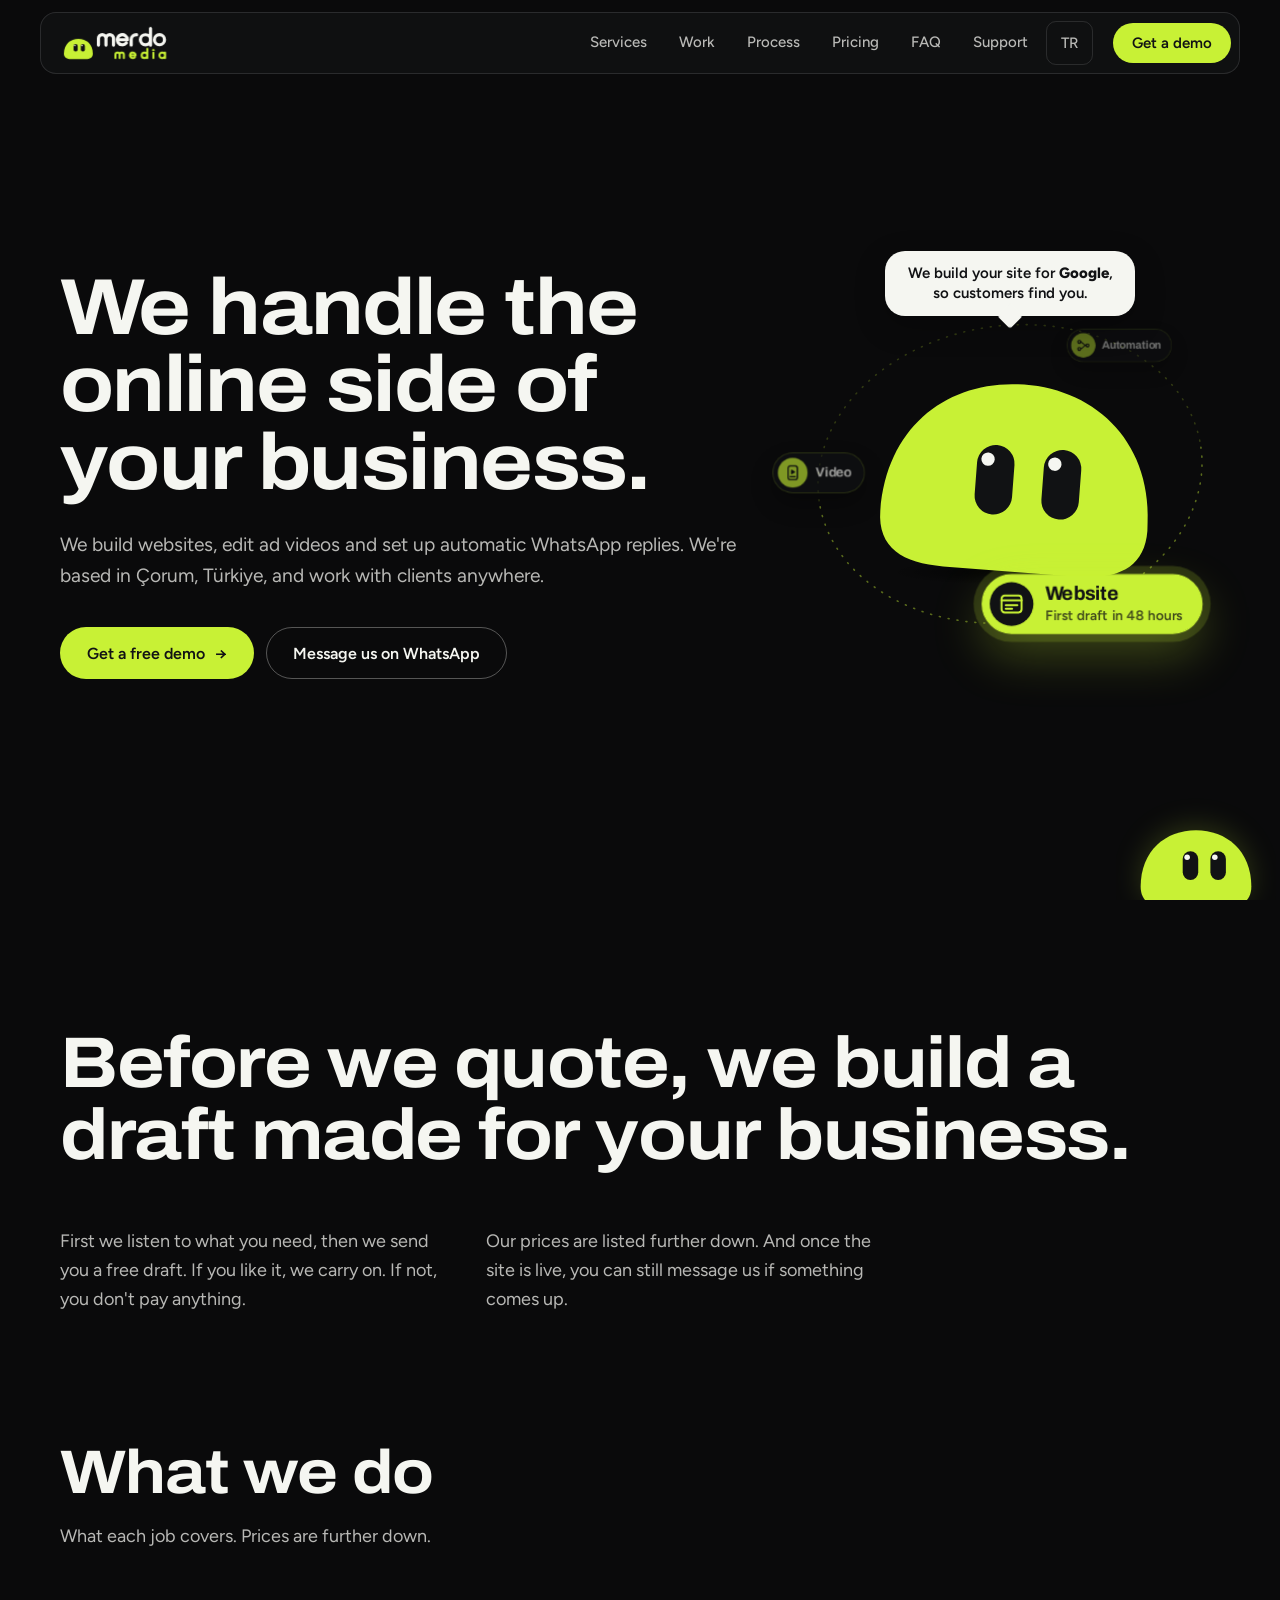
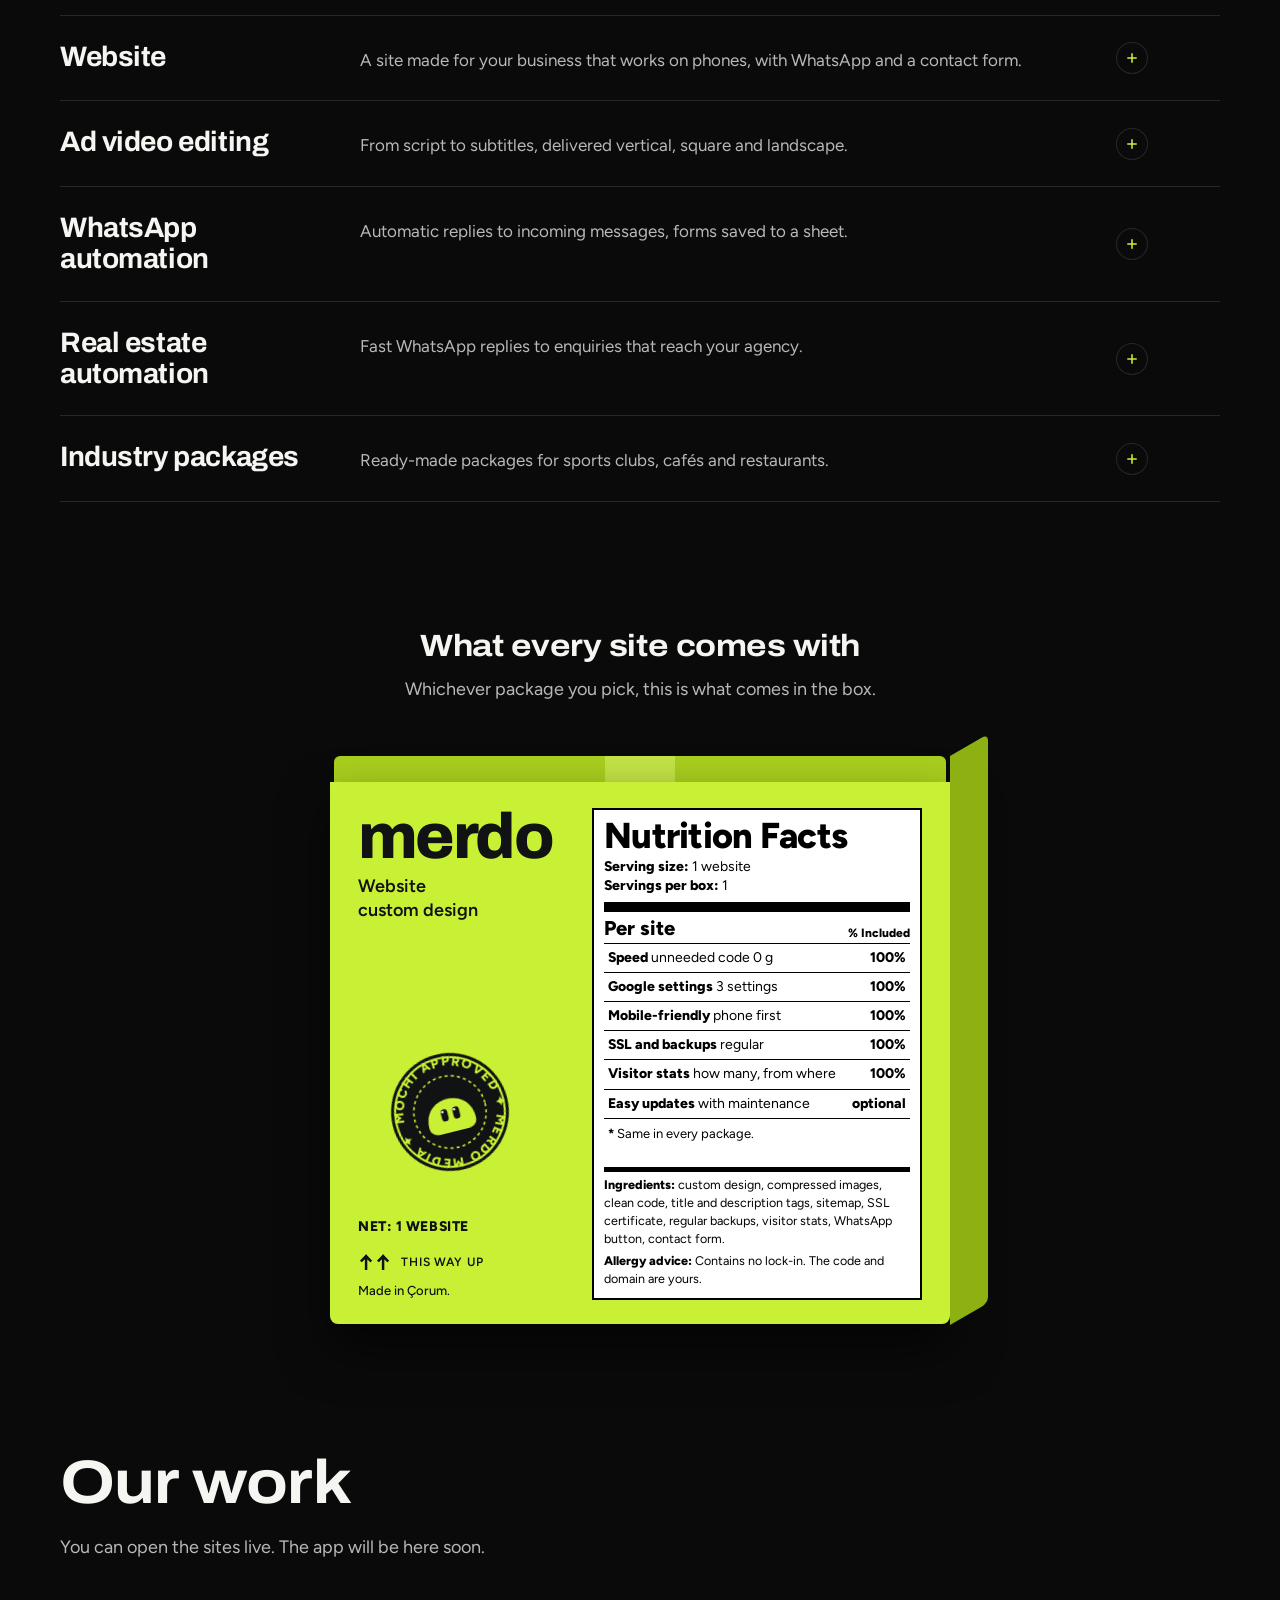
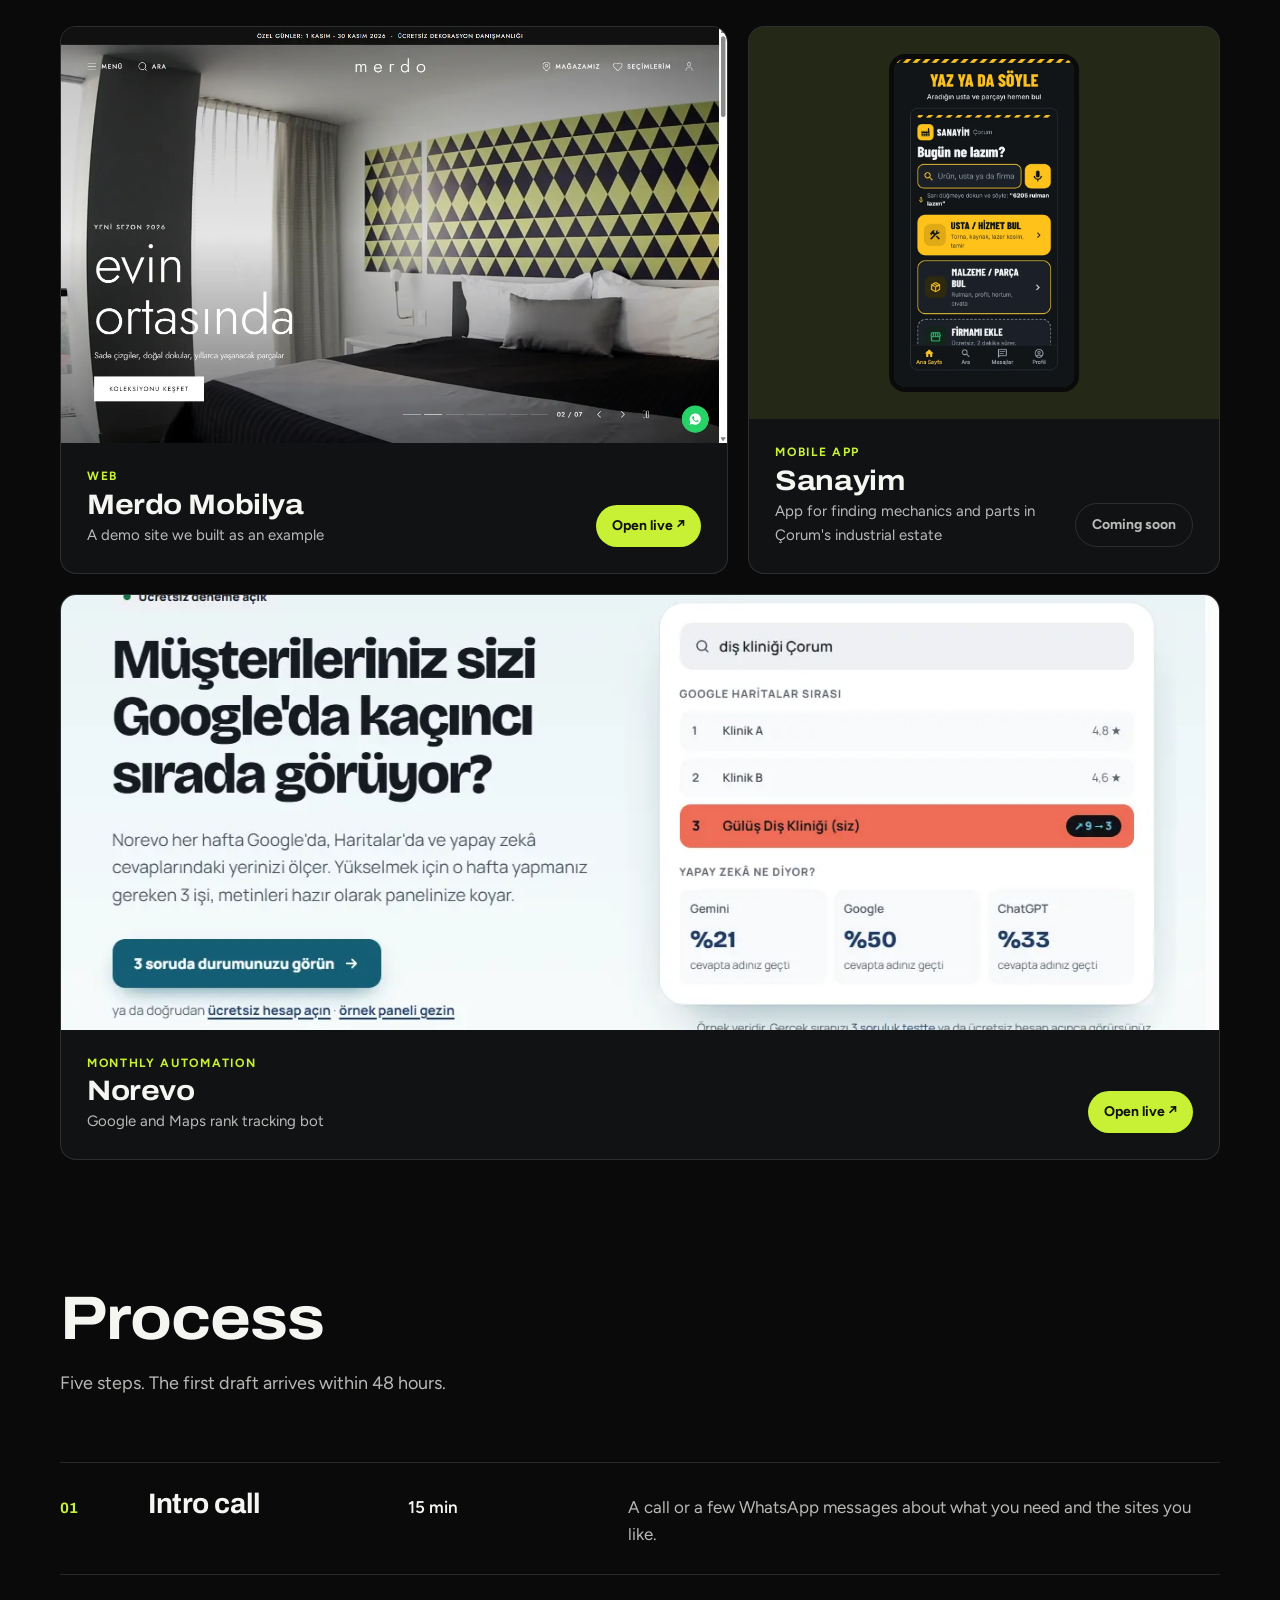
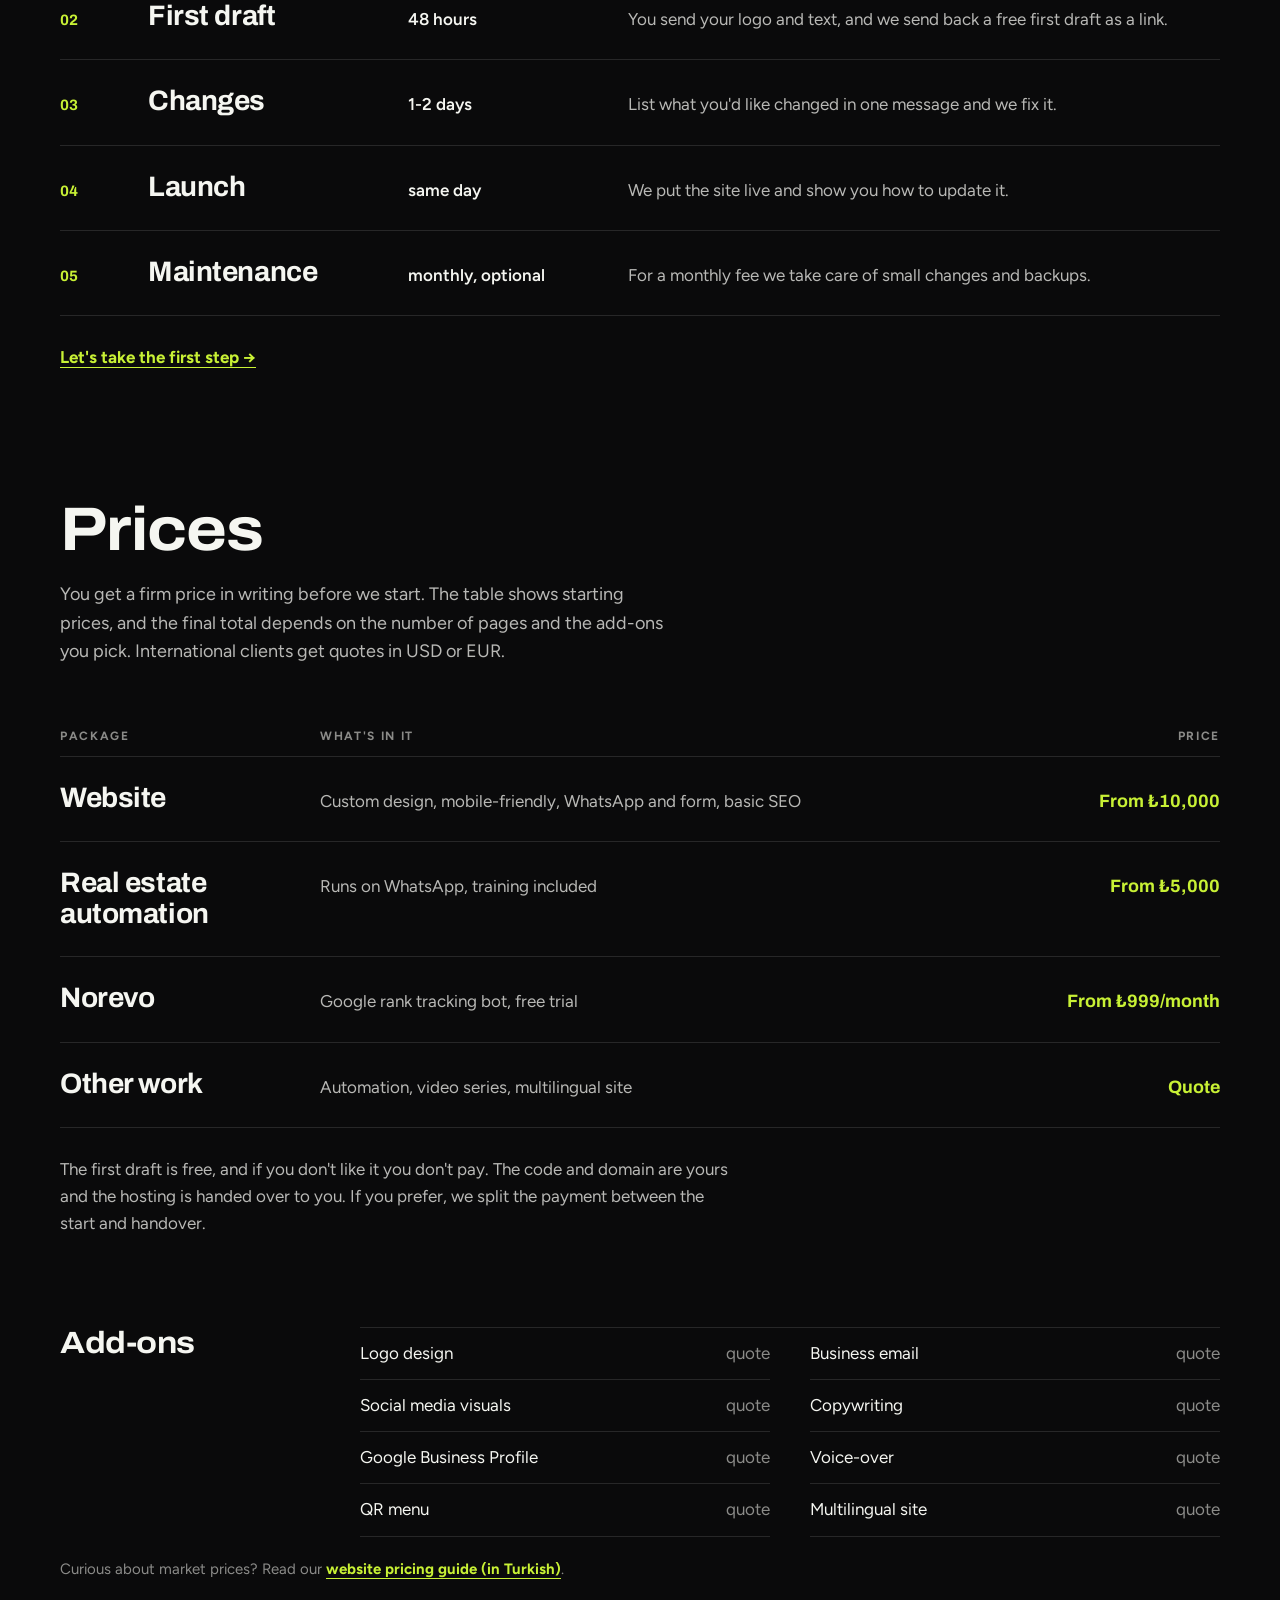
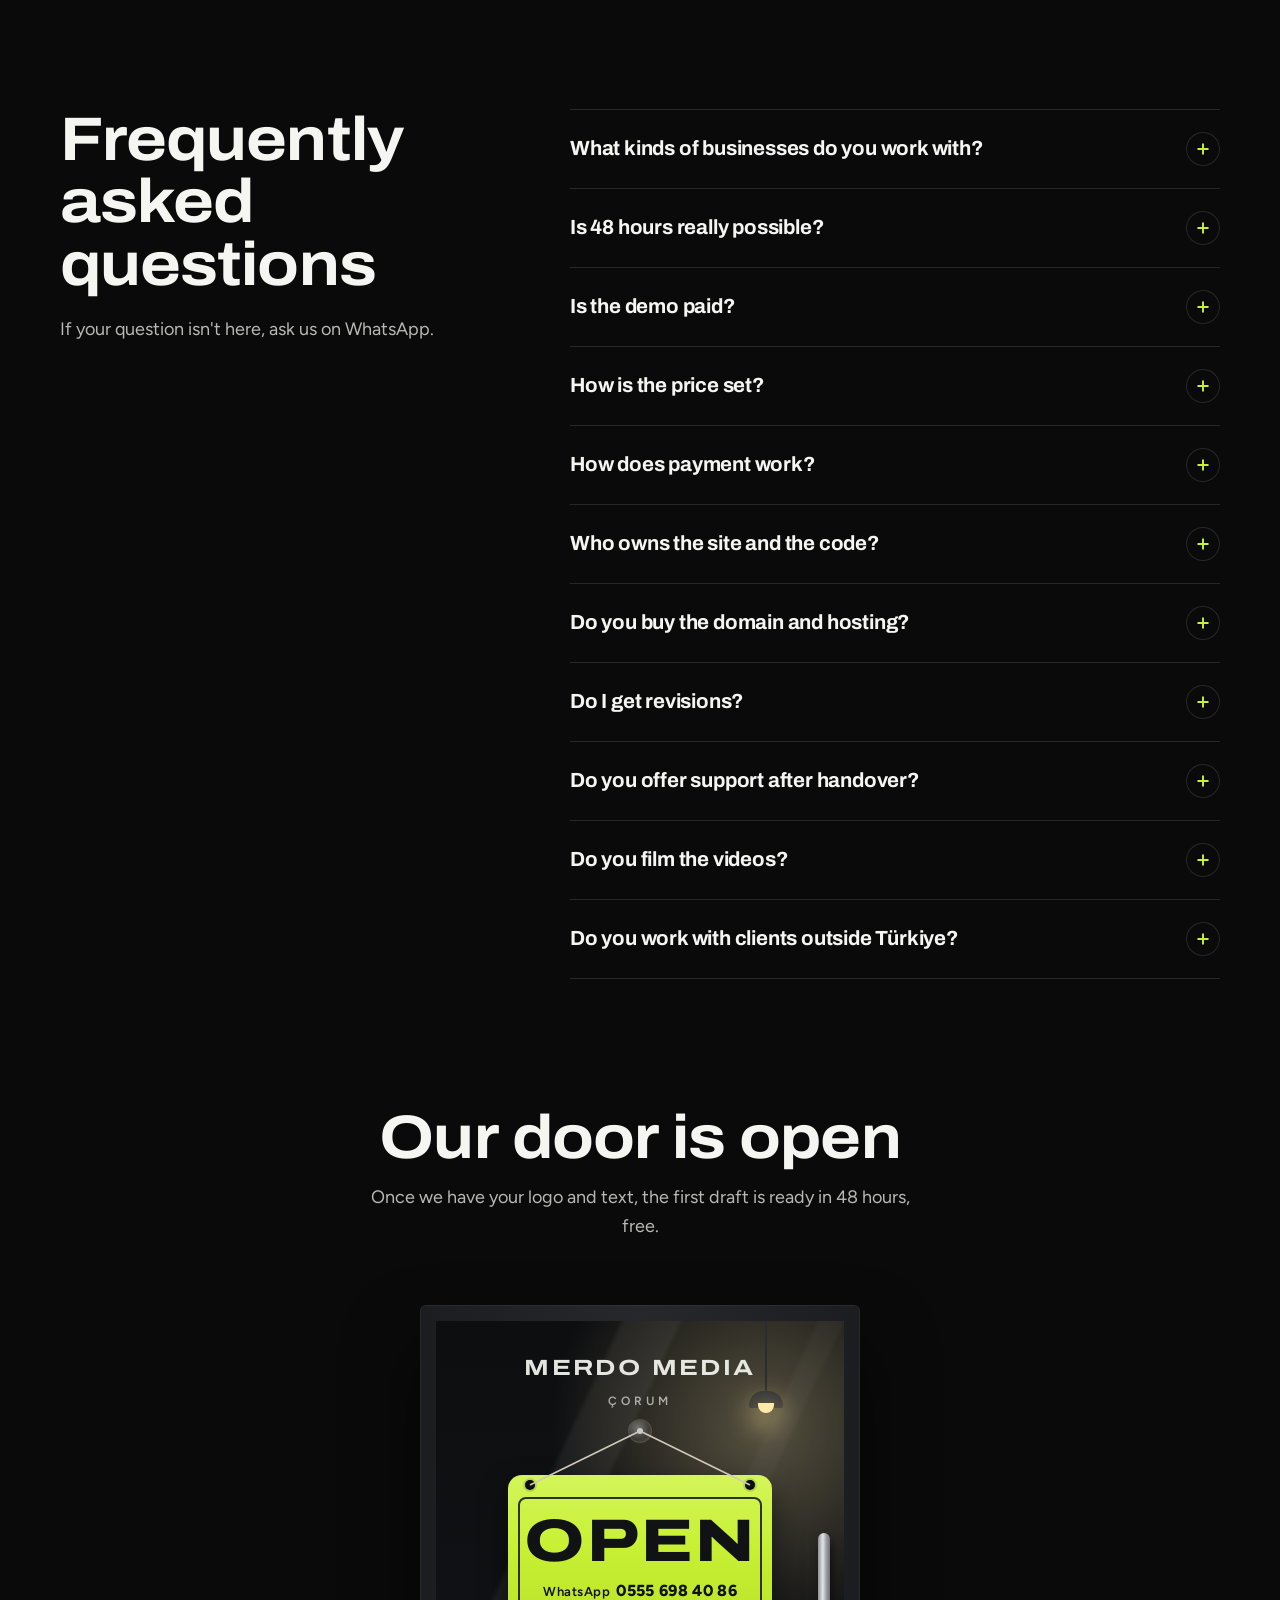
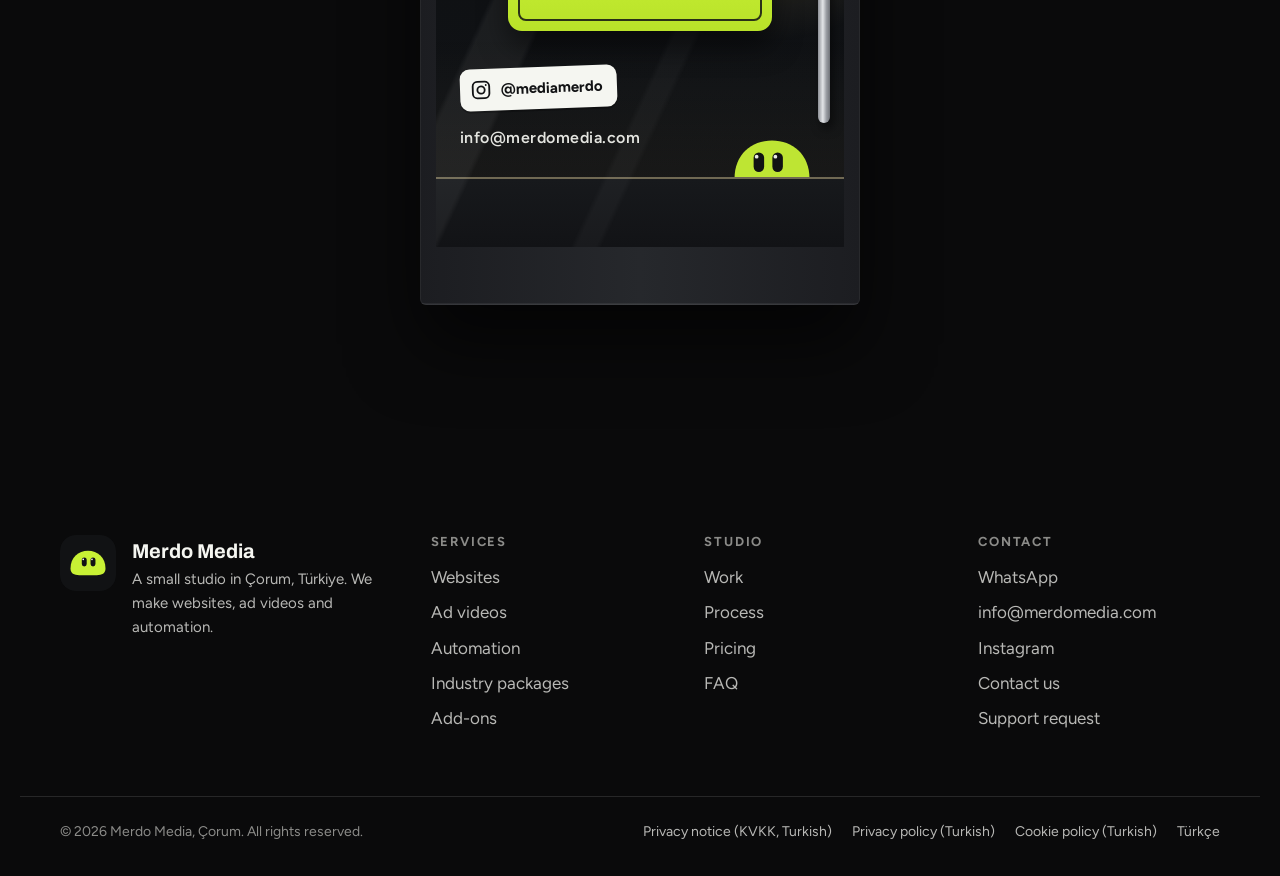
==== commit 799ada33: "Emlakçı otomasyonu satırına tanıtım videosu ekle Co-Authored-By: Claude Sonnet 5.5 <noreply@anthropi" ====
--- a/en/index.html
+++ b/en/index.html
@@ -27,7 +27,7 @@
 <link rel="preconnect" href="https://fonts.googleapis.com">
 <link rel="preconnect" href="https://fonts.gstatic.com" crossorigin>
 <link href="https://fonts.googleapis.com/css2?family=Archivo:wdth,wght@100..125,500..800&family=Figtree:wght@400;500;600;700;800&display=swap" rel="stylesheet">
-<link rel="stylesheet" href="../assets/site.css?v=11">
+<link rel="stylesheet" href="../assets/site.css?v=12">
 </head>
 <body>
 <a class="skip" href="#ana">Skip to content</a>
@@ -142,6 +142,7 @@
         <summary class="lr"><span class="lr-n">Real estate automation</span><span class="lr-d">Fast WhatsApp replies to enquiries that reach your agency.</span></summary>
         <div class="svc-body">
           <div><p class="svc-h">Included</p><ul><li>Fast replies to incoming enquiries</li><li>Runs through WhatsApp</li><li>Setup and training</li><li>Scope tailored to your office</li></ul></div>
+          <video class="svc-video" controls playsinline preload="none" poster="../assets/ig/video/emlak-reklam-kapak.jpg" width="1080" height="1920" aria-label="Real estate automation promo video"><source src="../assets/ig/video/emlak-reklam.mp4" type="video/mp4"></video>
           <a class="txt-link" href="https://wa.me/905556984086" data-wa-t="Hello, I would like some information about real estate automation.">Ask on WhatsApp →</a>
         </div>
       </details>
--- a/assets/site.css
+++ b/assets/site.css
@@ -364,6 +364,7 @@
 .svc-body li::before{content:"+";display:inline-block;width:20px;color:var(--lime);font-weight:700}
 .svc-body .svc-no li{color:var(--t2)}
 .svc-body .svc-no li::before{content:"–";color:var(--t3)}
+.svc-video{width:100%;max-width:300px;height:auto;aspect-ratio:9/16;border-radius:var(--r);background:var(--night)}
 .svc-tip{grid-column:1/-1;color:var(--t2)}
 .svc-body .txt-link{grid-column:1/-1;justify-self:start}
 .steps .lr{grid-template-columns:48px 220px 180px minmax(0,1fr)}
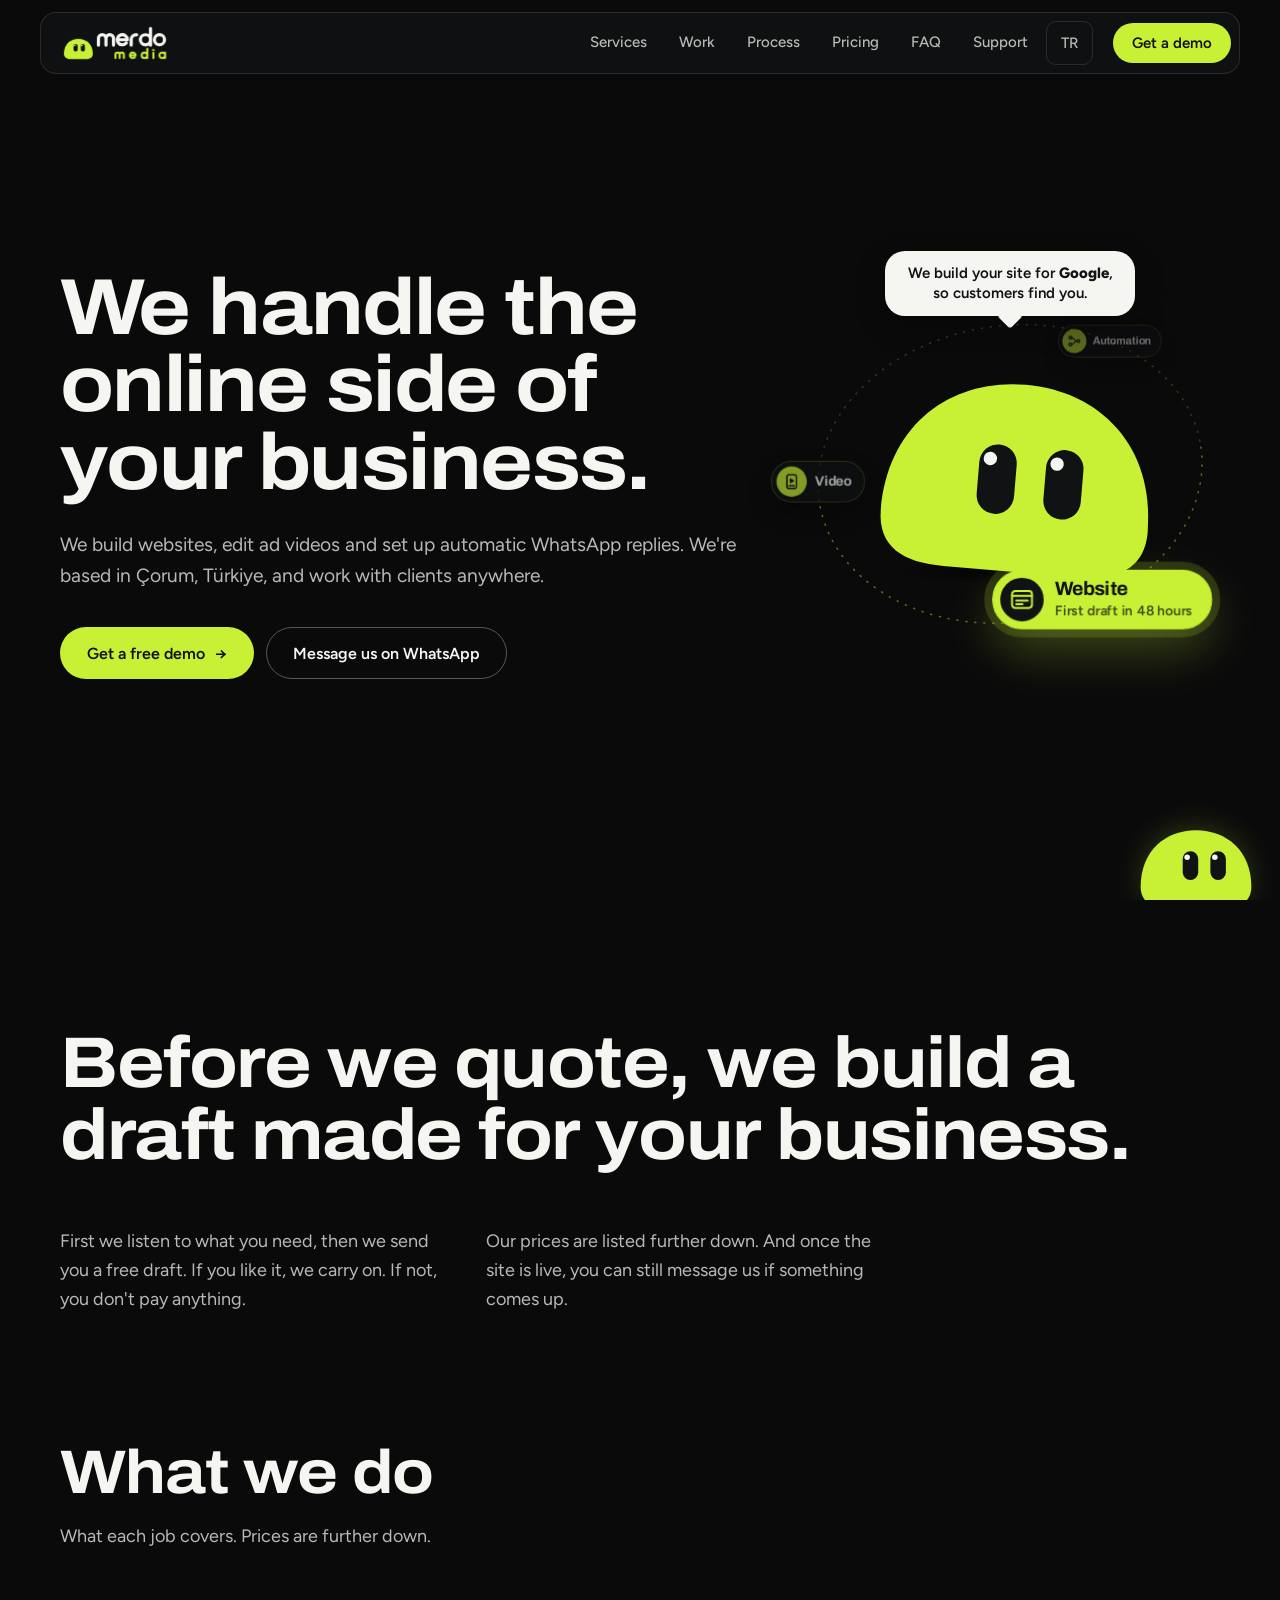
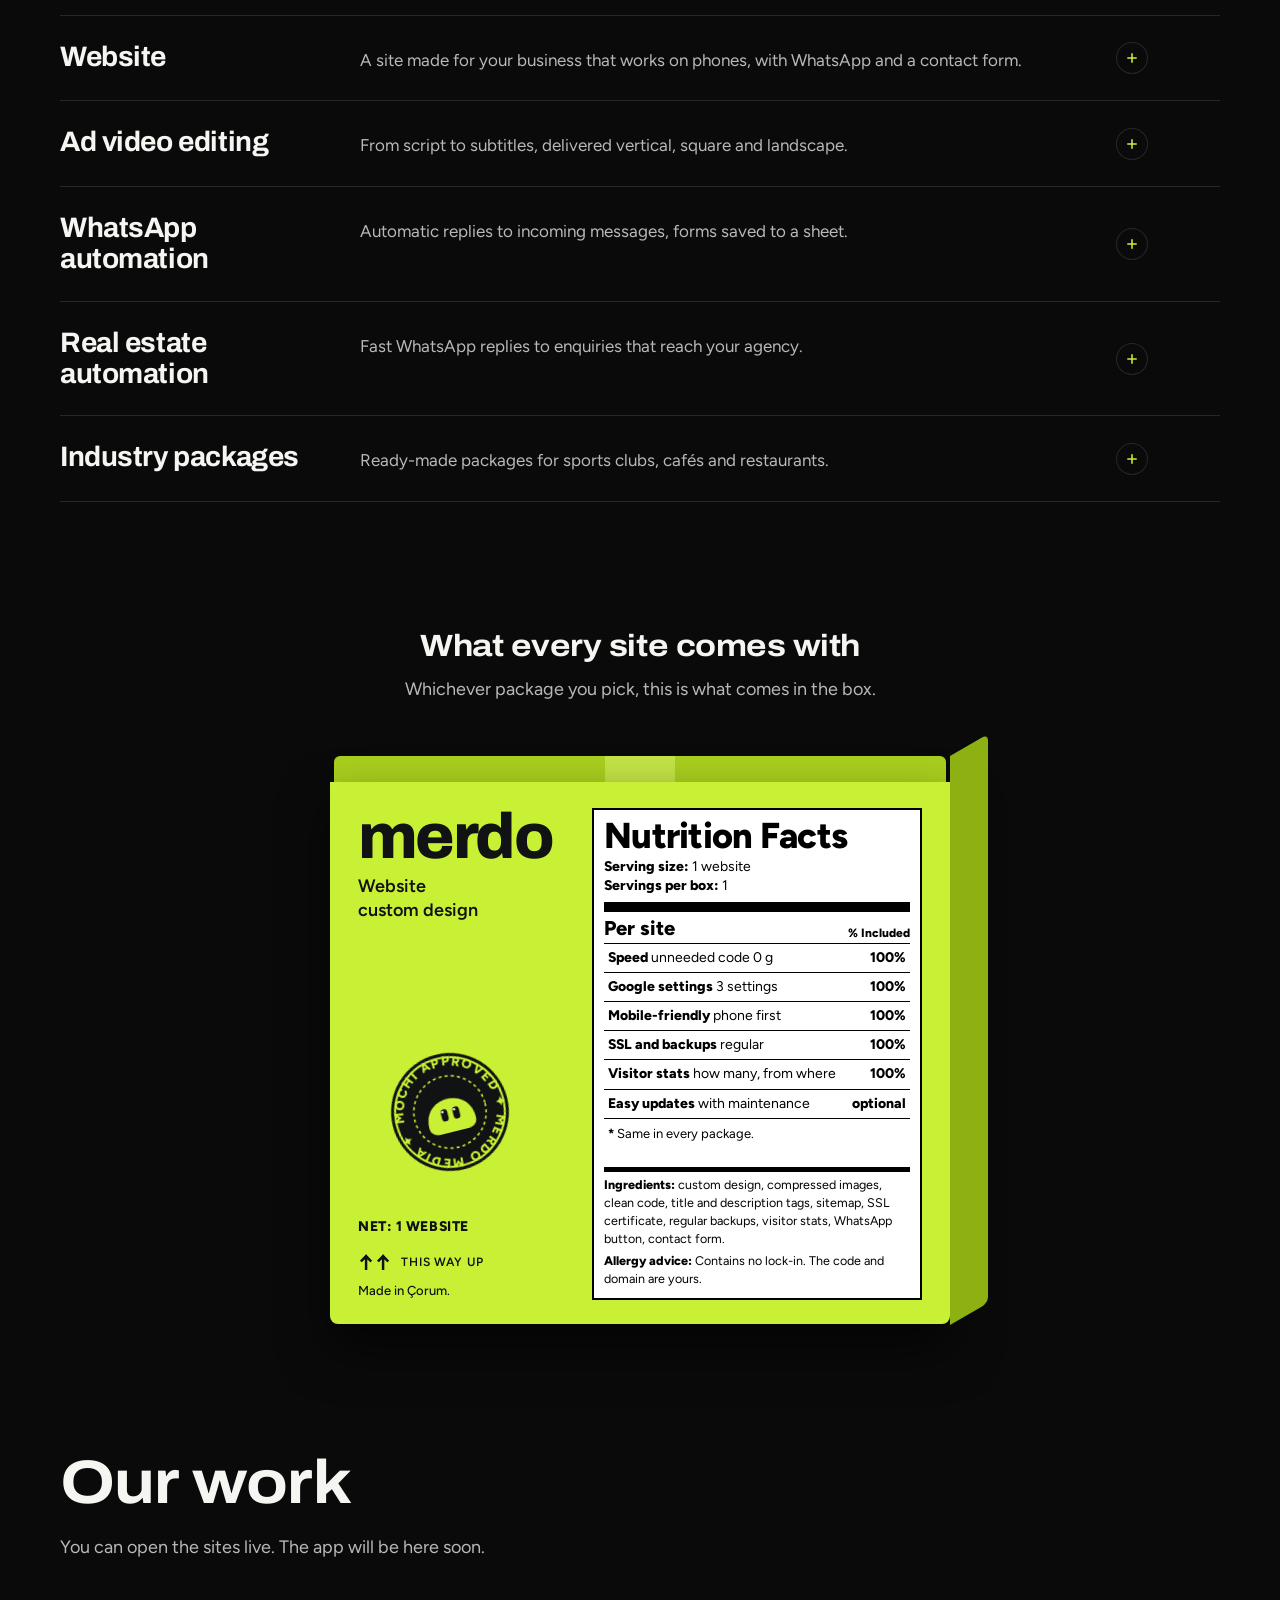
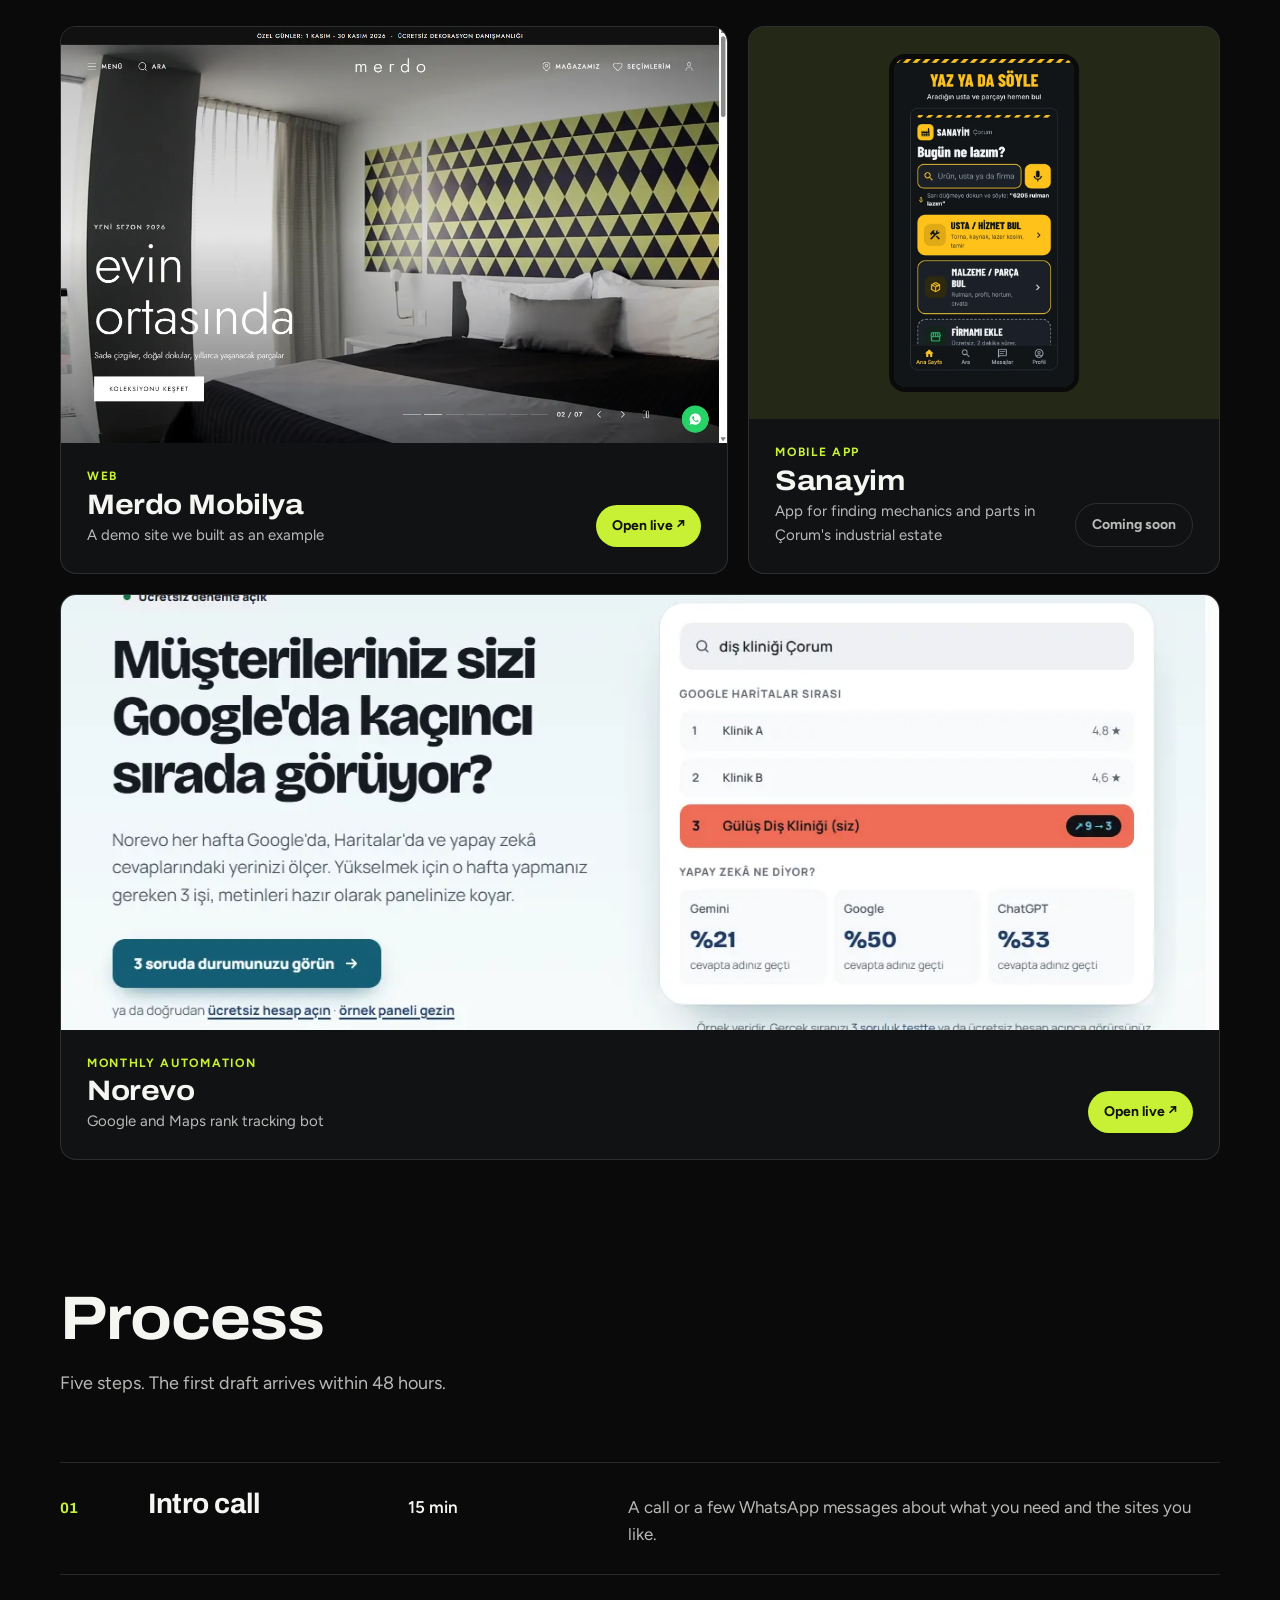
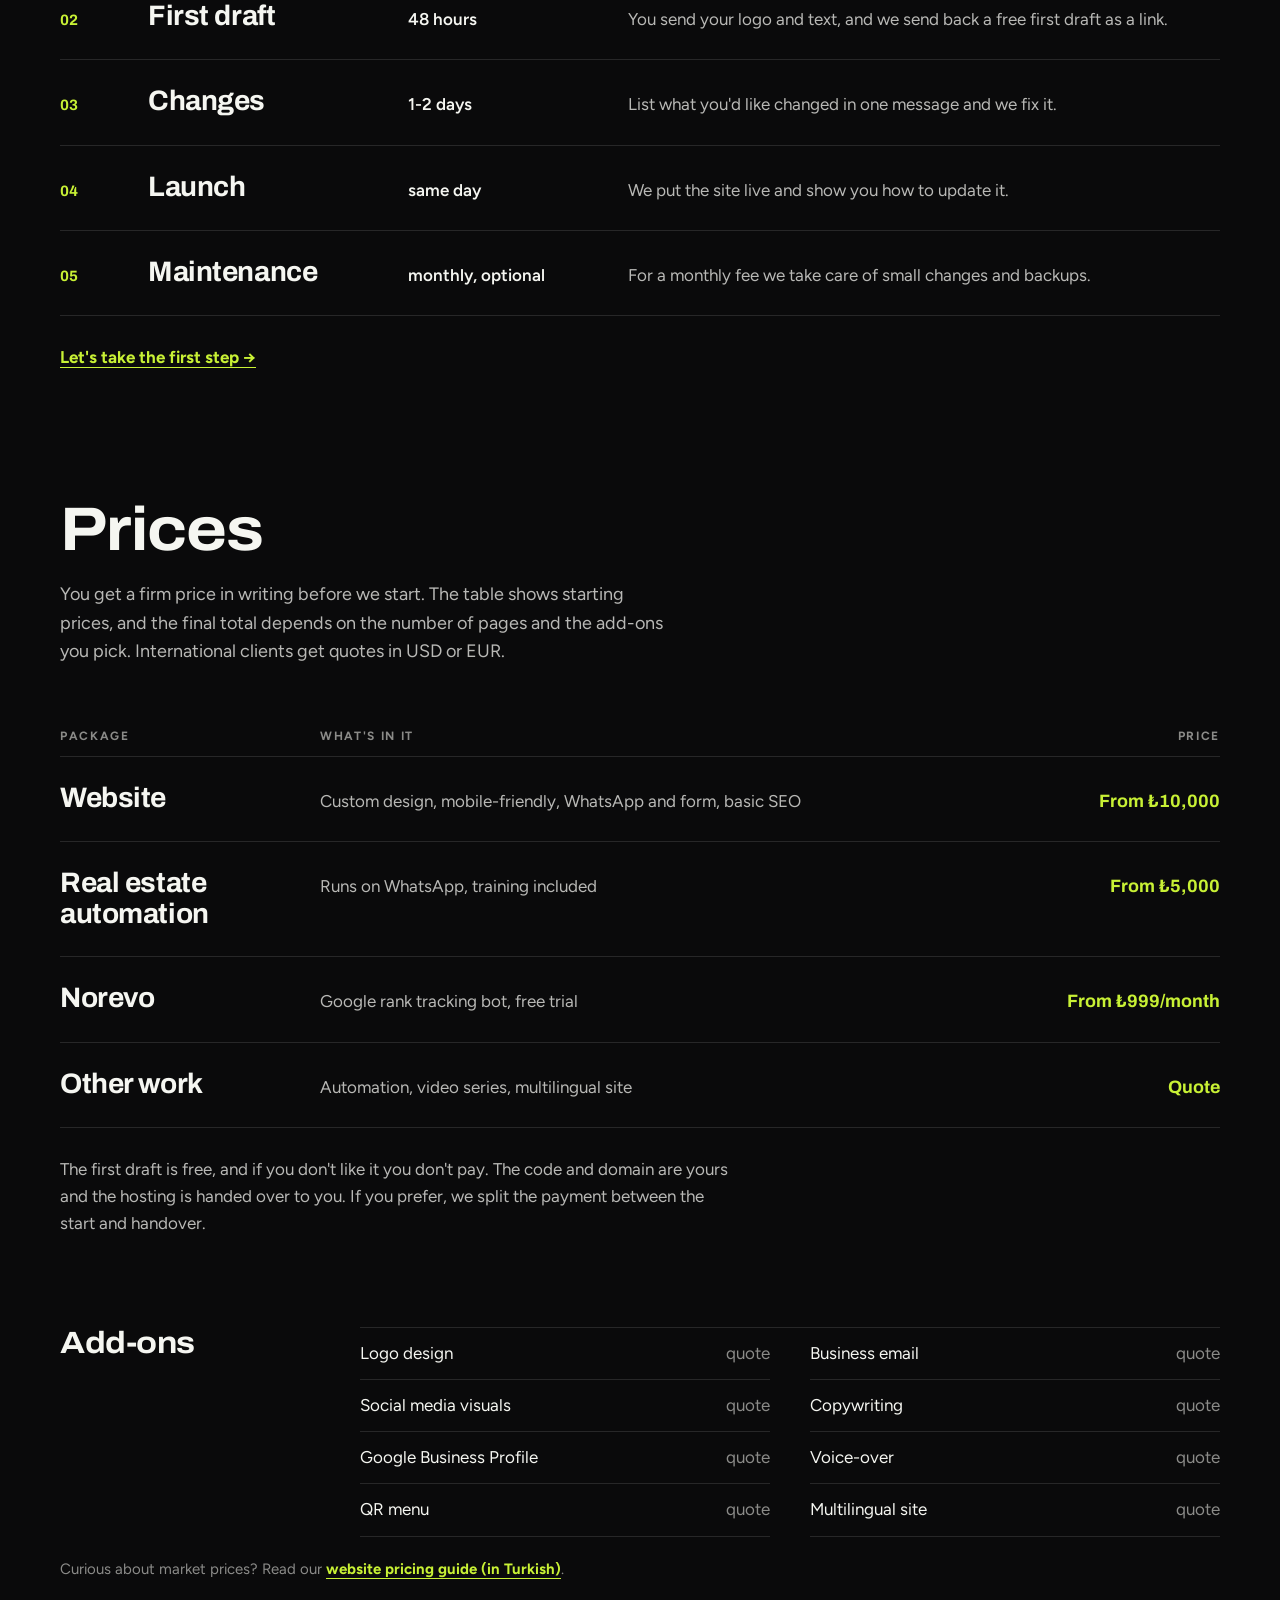
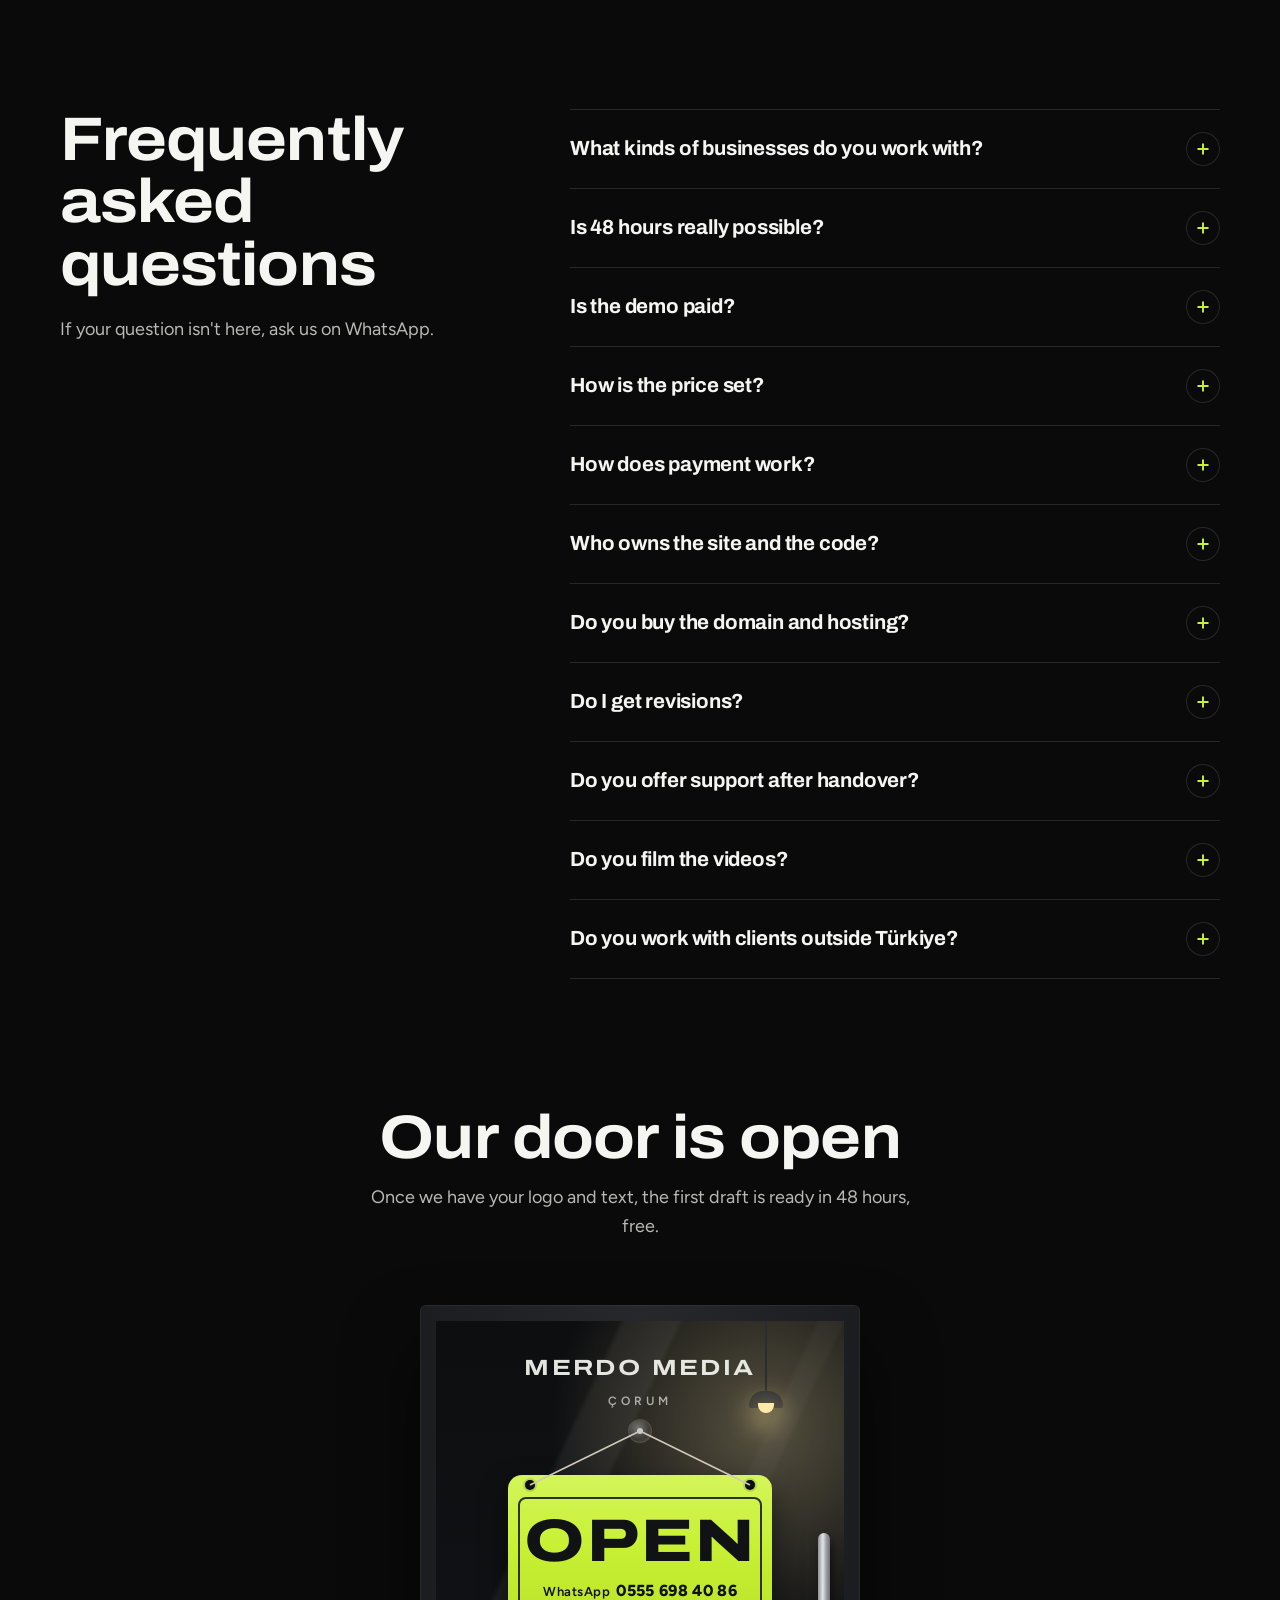
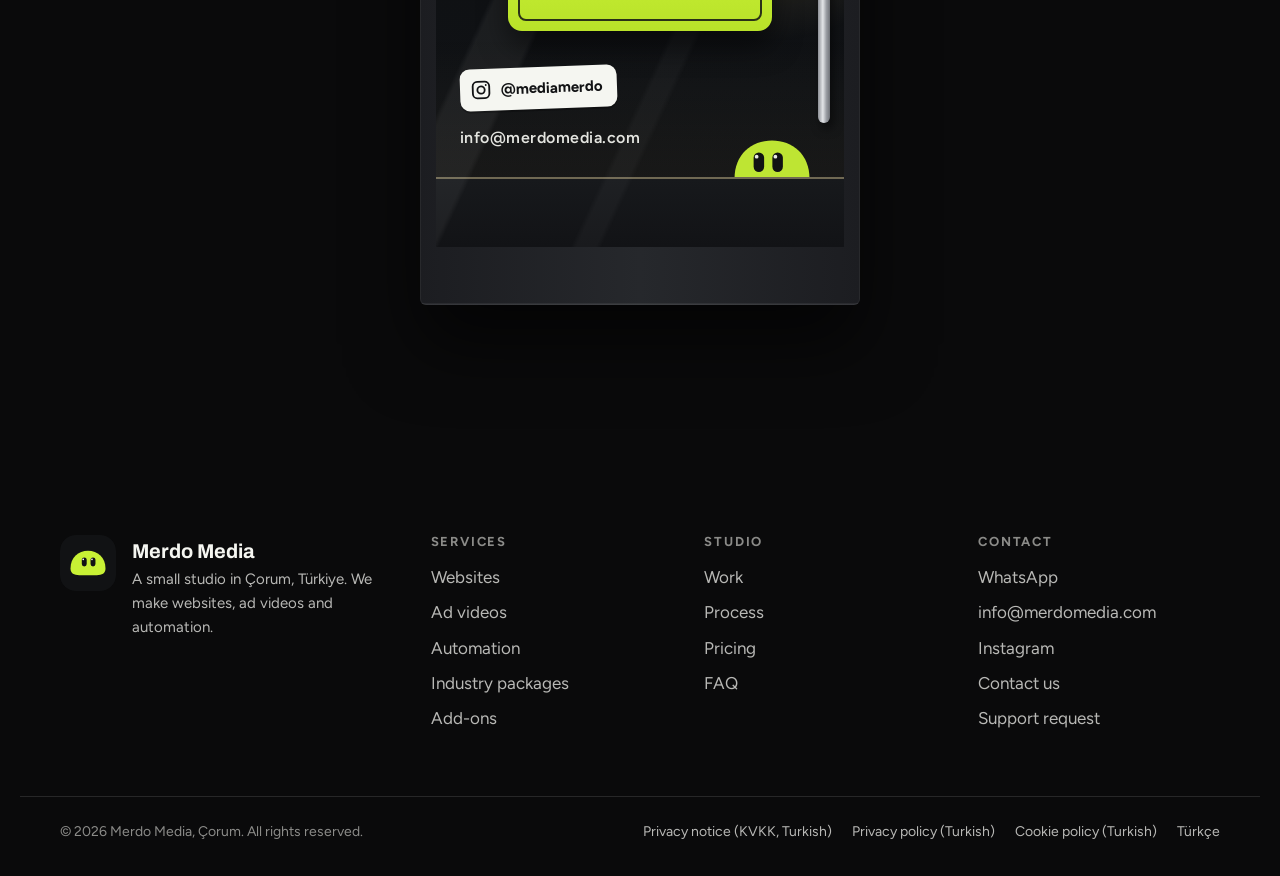
==== commit bc758a8e: "Mobilde yatay taşmayı düzelt: html overflow-x:clip, site.css v=13 Co-Authored-By: Claude Sonnet 5.5 " ====
--- a/en/index.html
+++ b/en/index.html
@@ -27,7 +27,7 @@
 <link rel="preconnect" href="https://fonts.googleapis.com">
 <link rel="preconnect" href="https://fonts.gstatic.com" crossorigin>
 <link href="https://fonts.googleapis.com/css2?family=Archivo:wdth,wght@100..125,500..800&family=Figtree:wght@400;500;600;700;800&display=swap" rel="stylesheet">
-<link rel="stylesheet" href="../assets/site.css?v=12">
+<link rel="stylesheet" href="../assets/site.css?v=13">
 </head>
 <body>
 <a class="skip" href="#ana">Skip to content</a>
--- a/assets/site.css
+++ b/assets/site.css
@@ -11,7 +11,7 @@
   --r:clamp(16px,2vw,24px);
 }
 *{box-sizing:border-box}
-html{scroll-behavior:smooth;-webkit-text-size-adjust:100%}
+html{scroll-behavior:smooth;-webkit-text-size-adjust:100%;overflow-x:clip}
 body{margin:0;background:var(--night);color:var(--paper);font:400 17px/1.6 var(--body);overflow-x:hidden}
 img{max-width:100%;display:block}
 a{color:inherit}
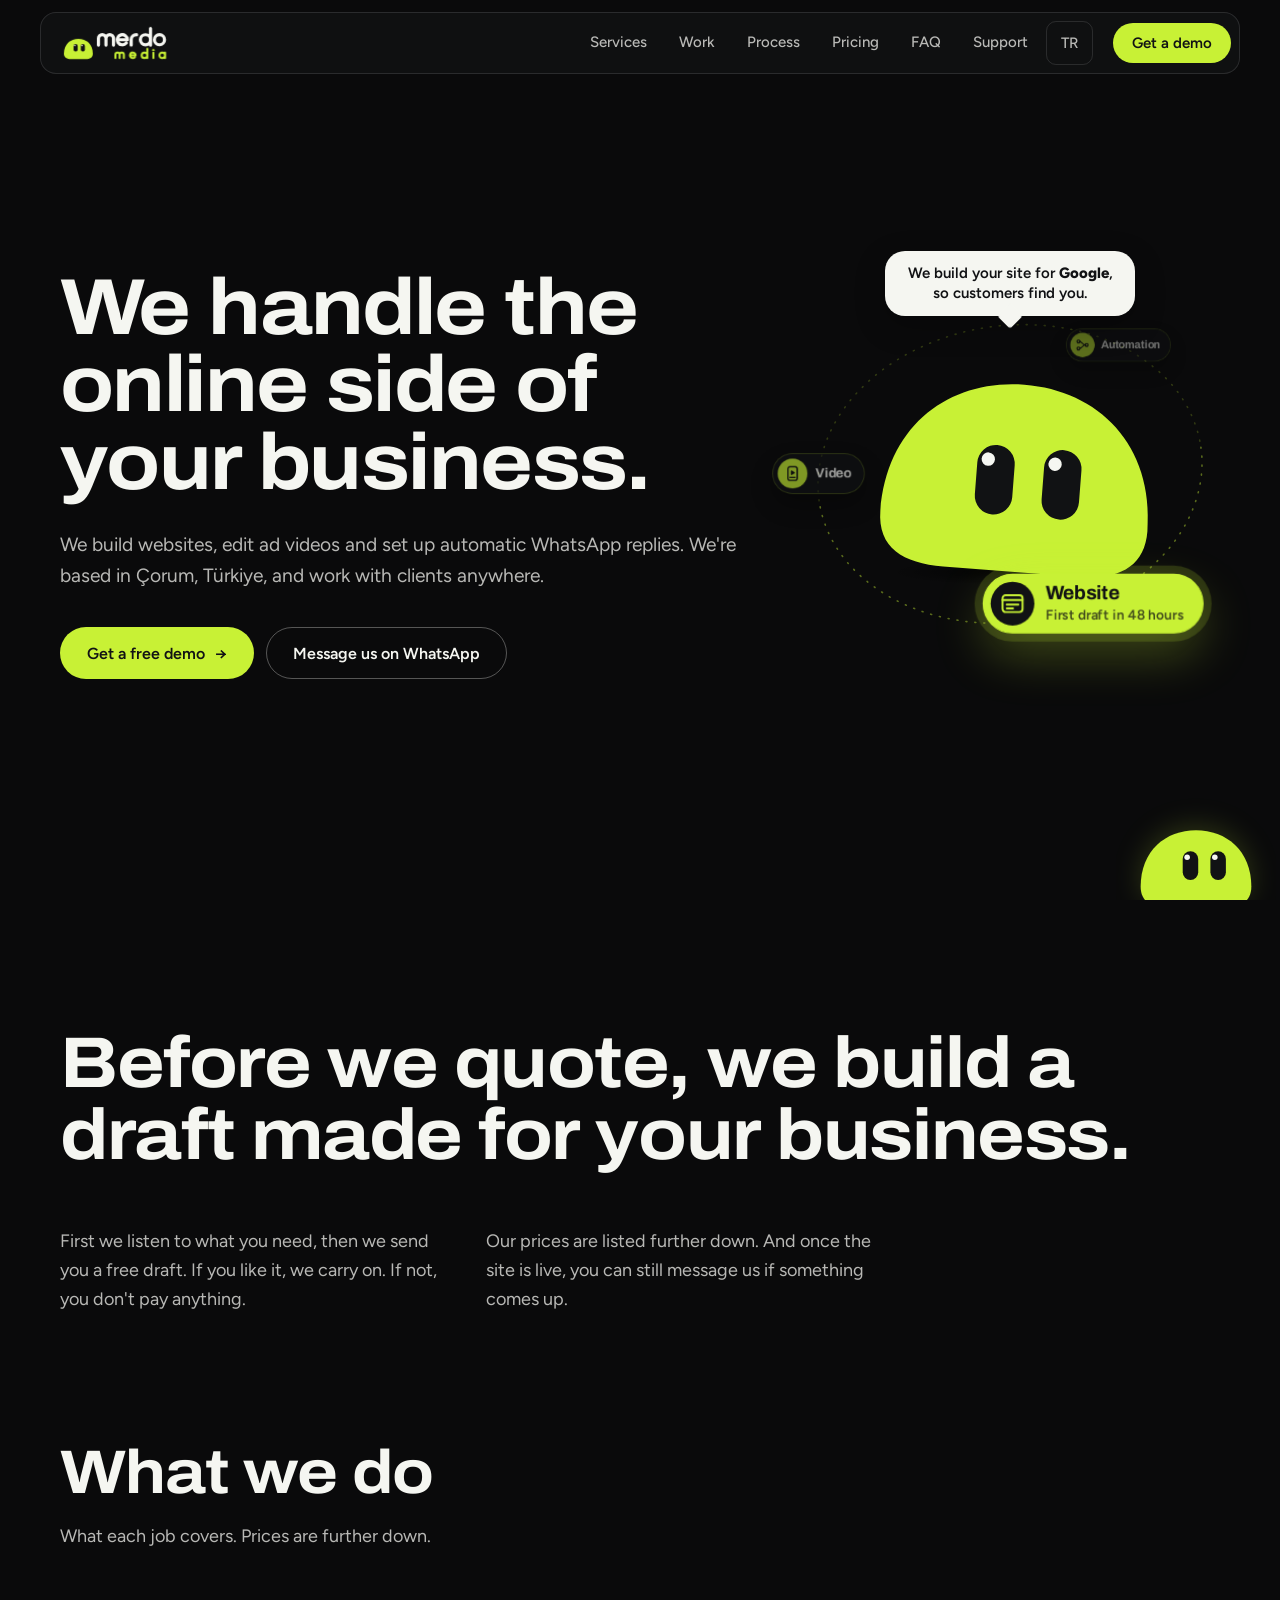
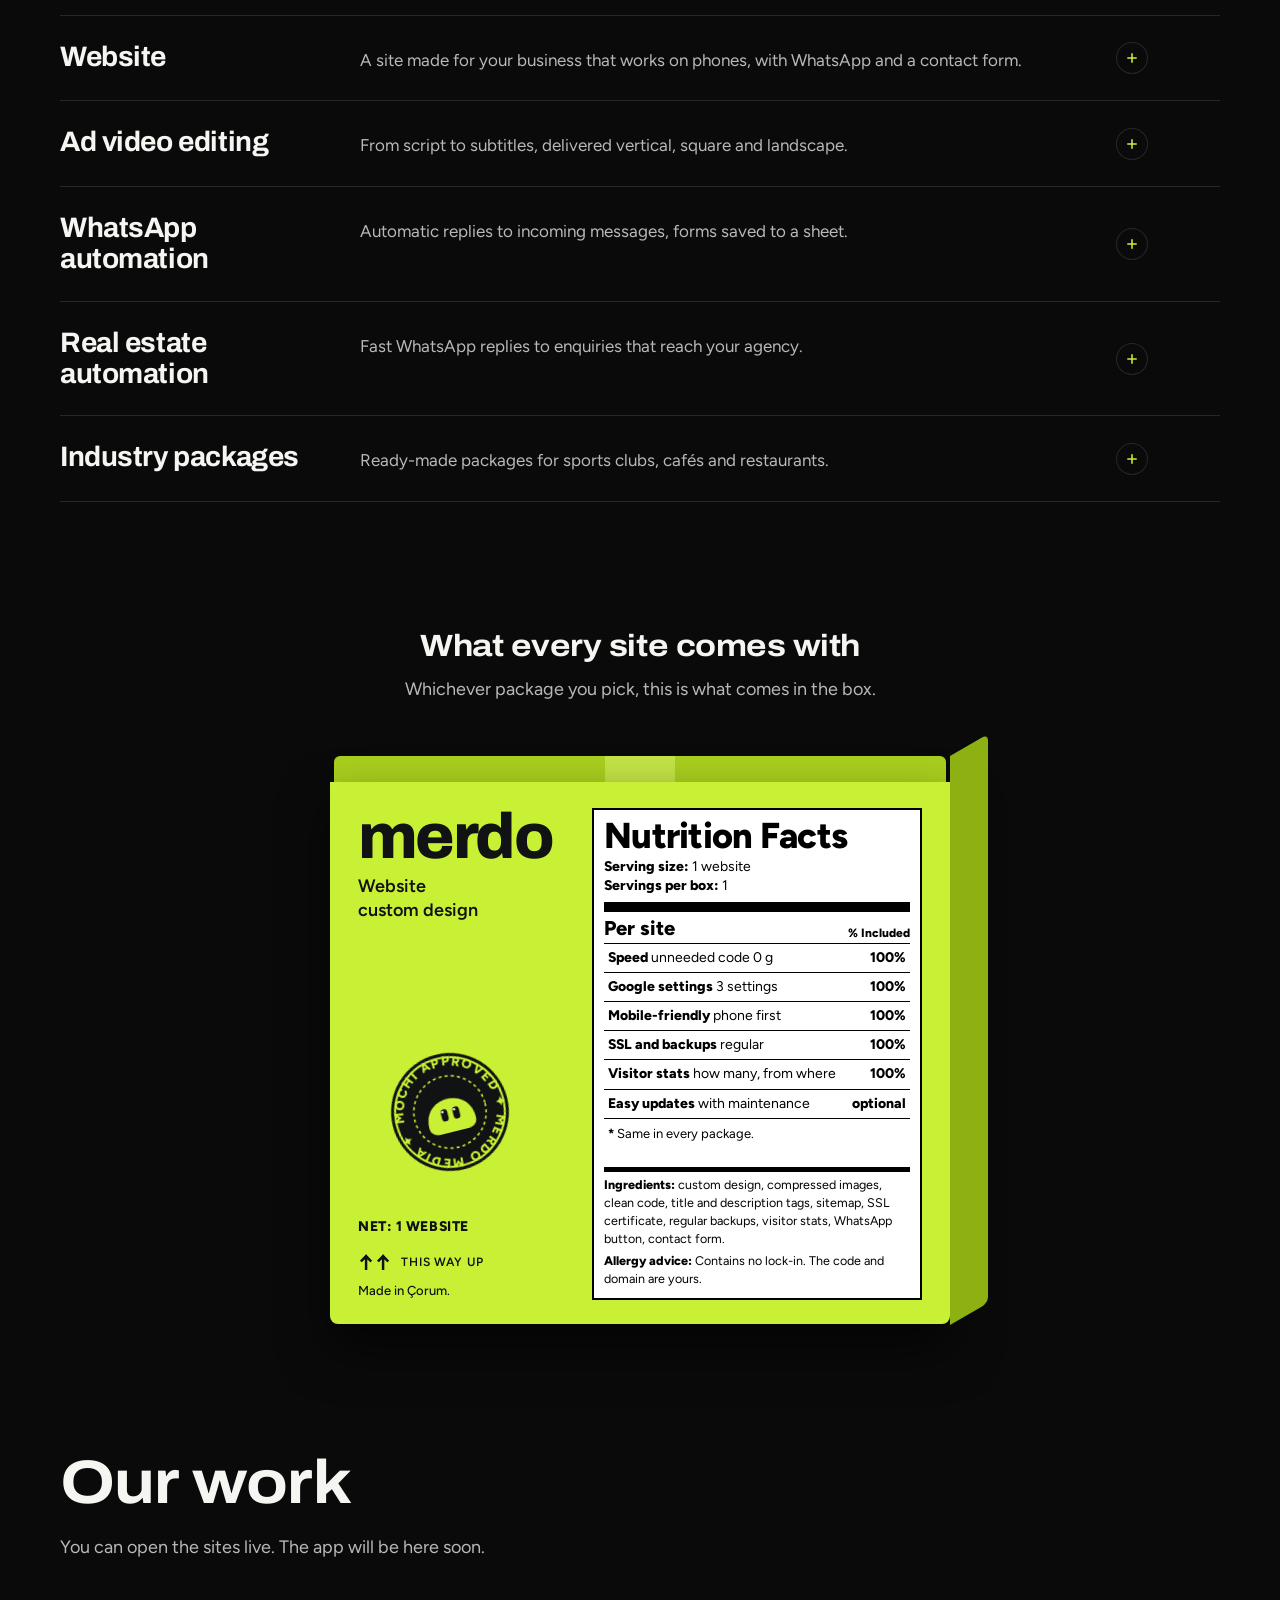
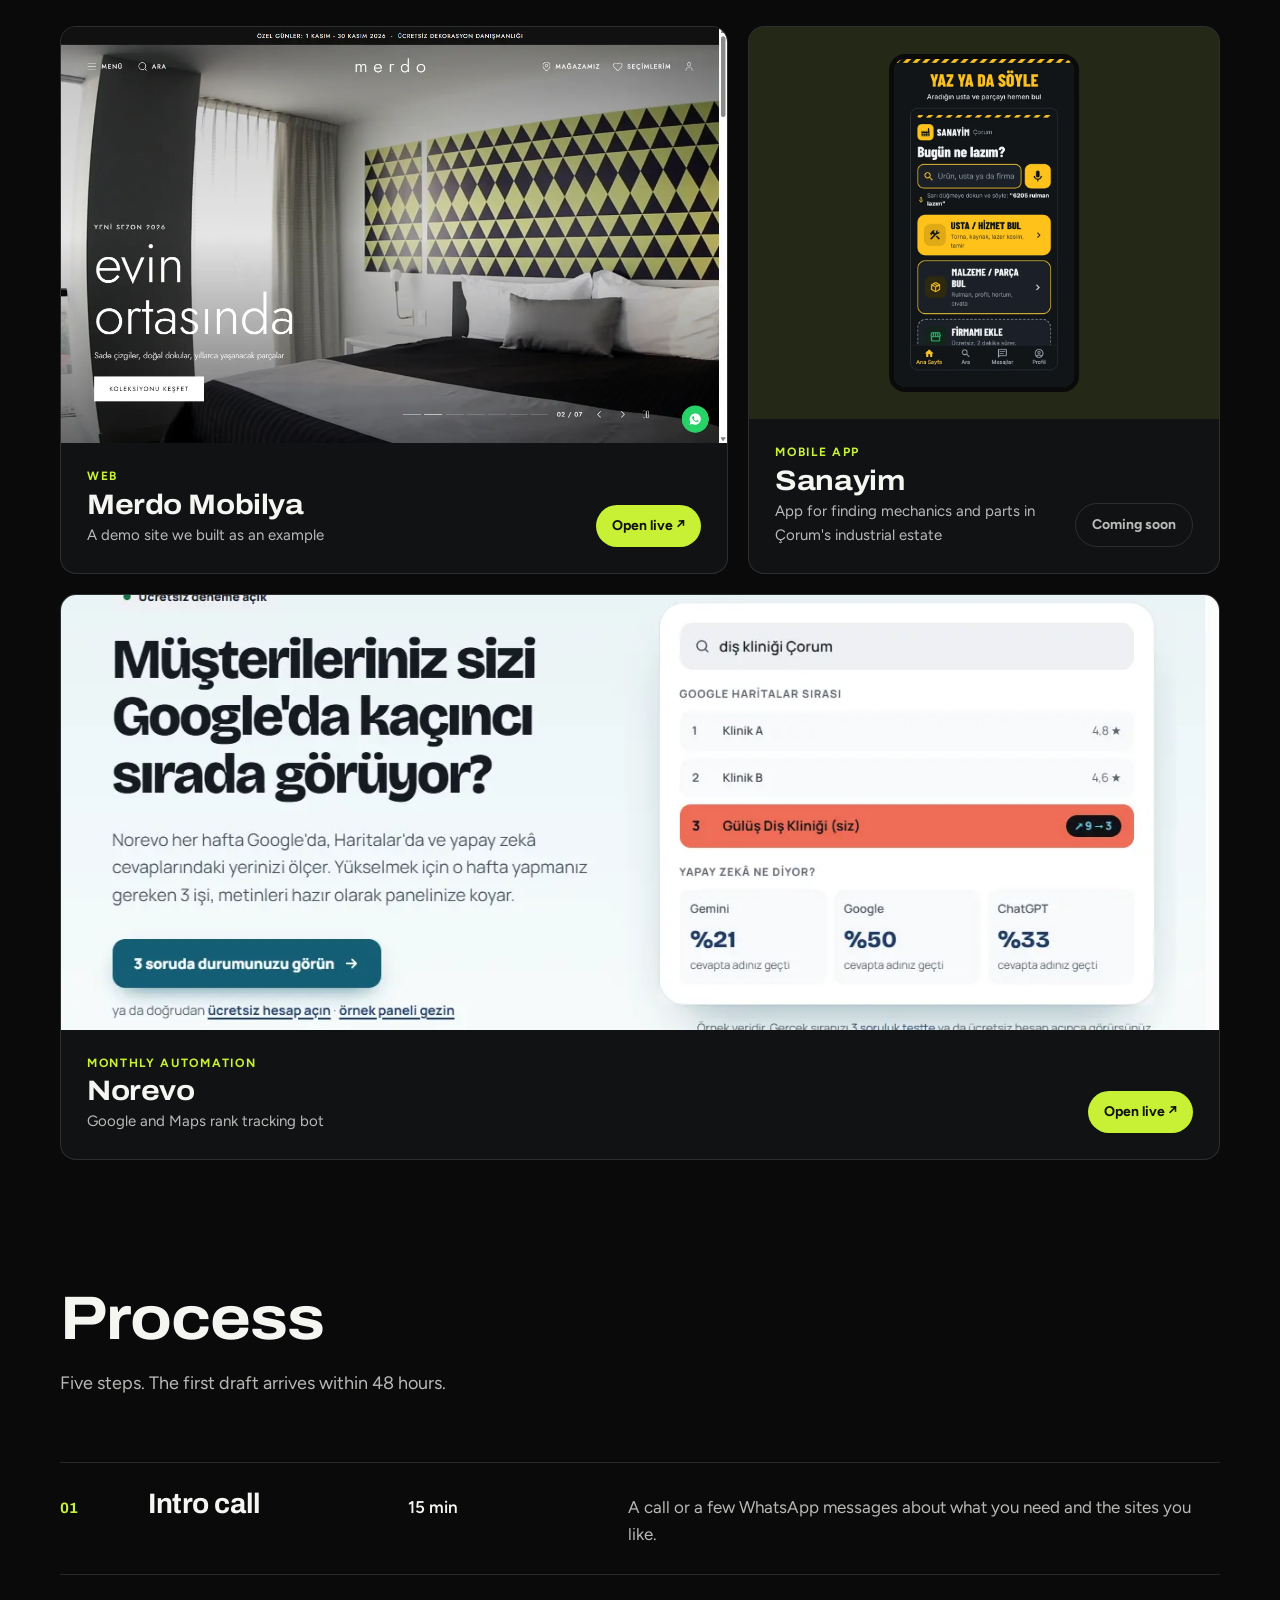
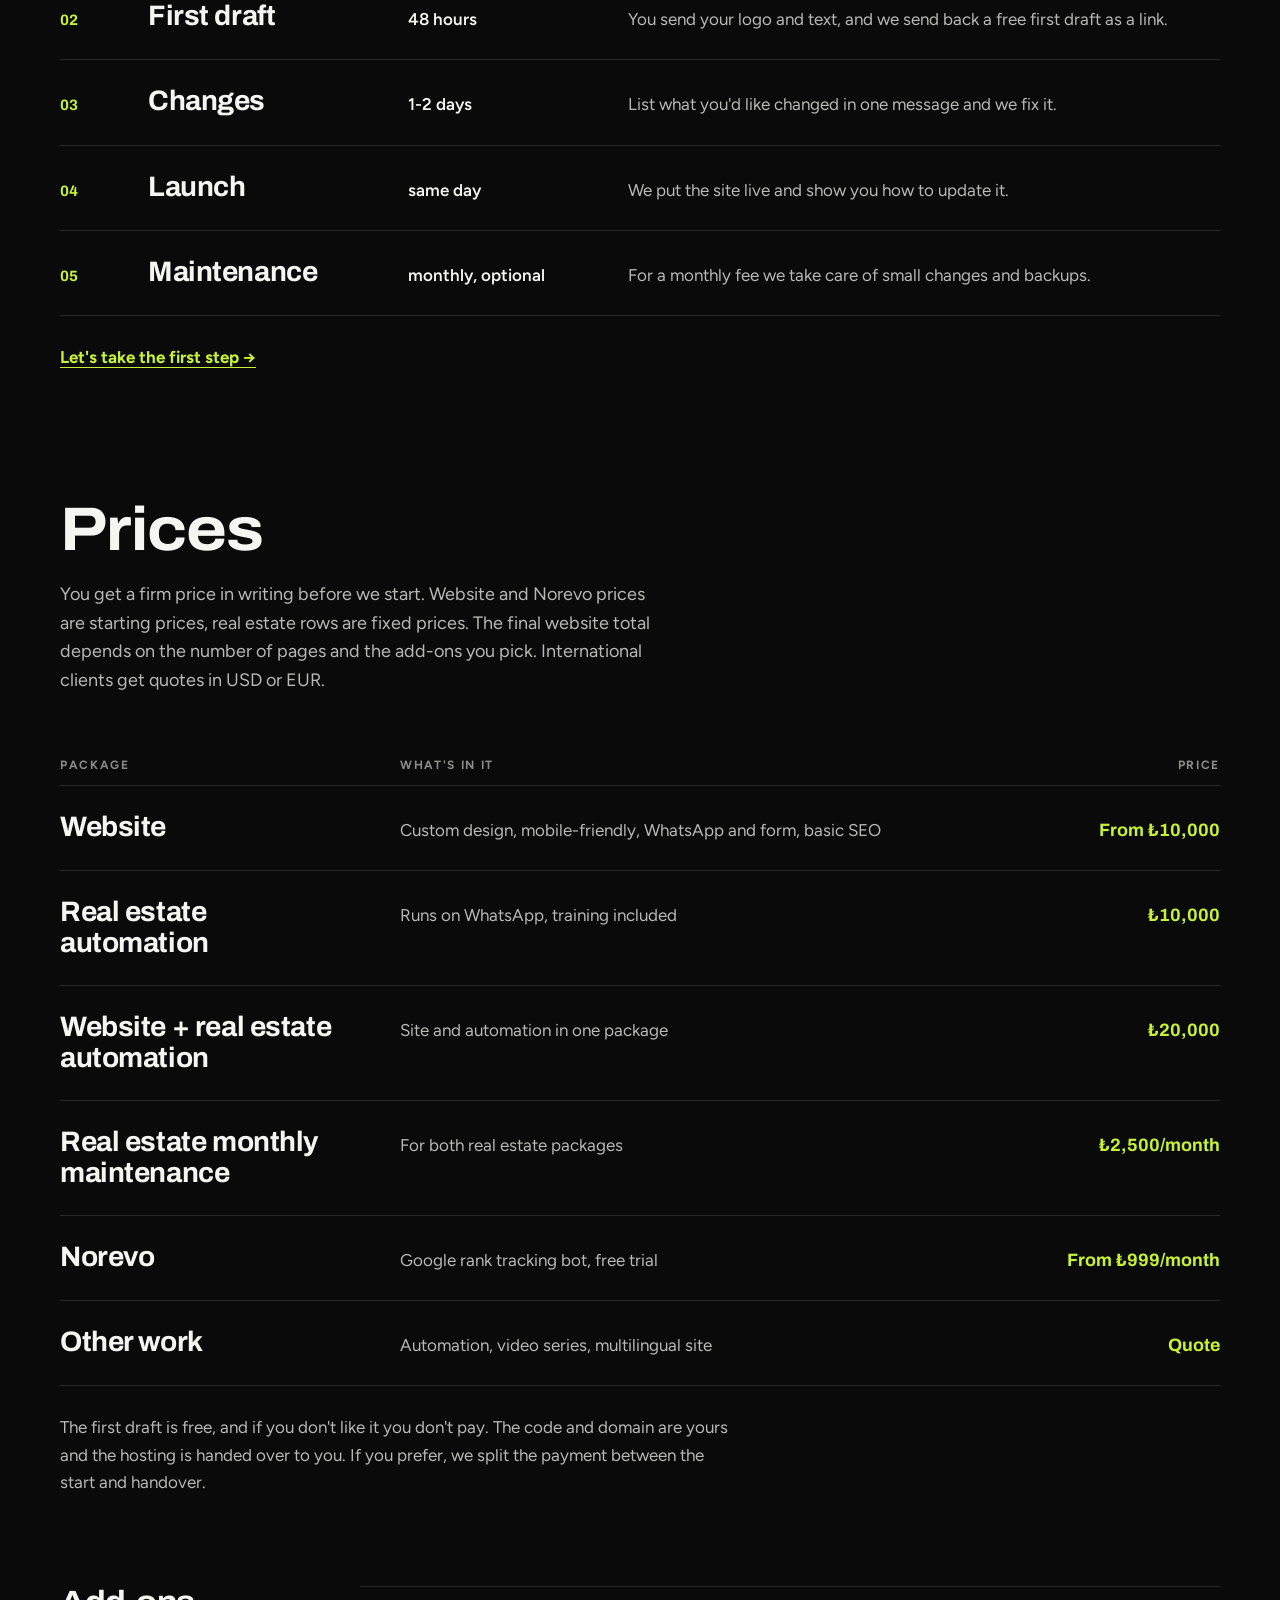
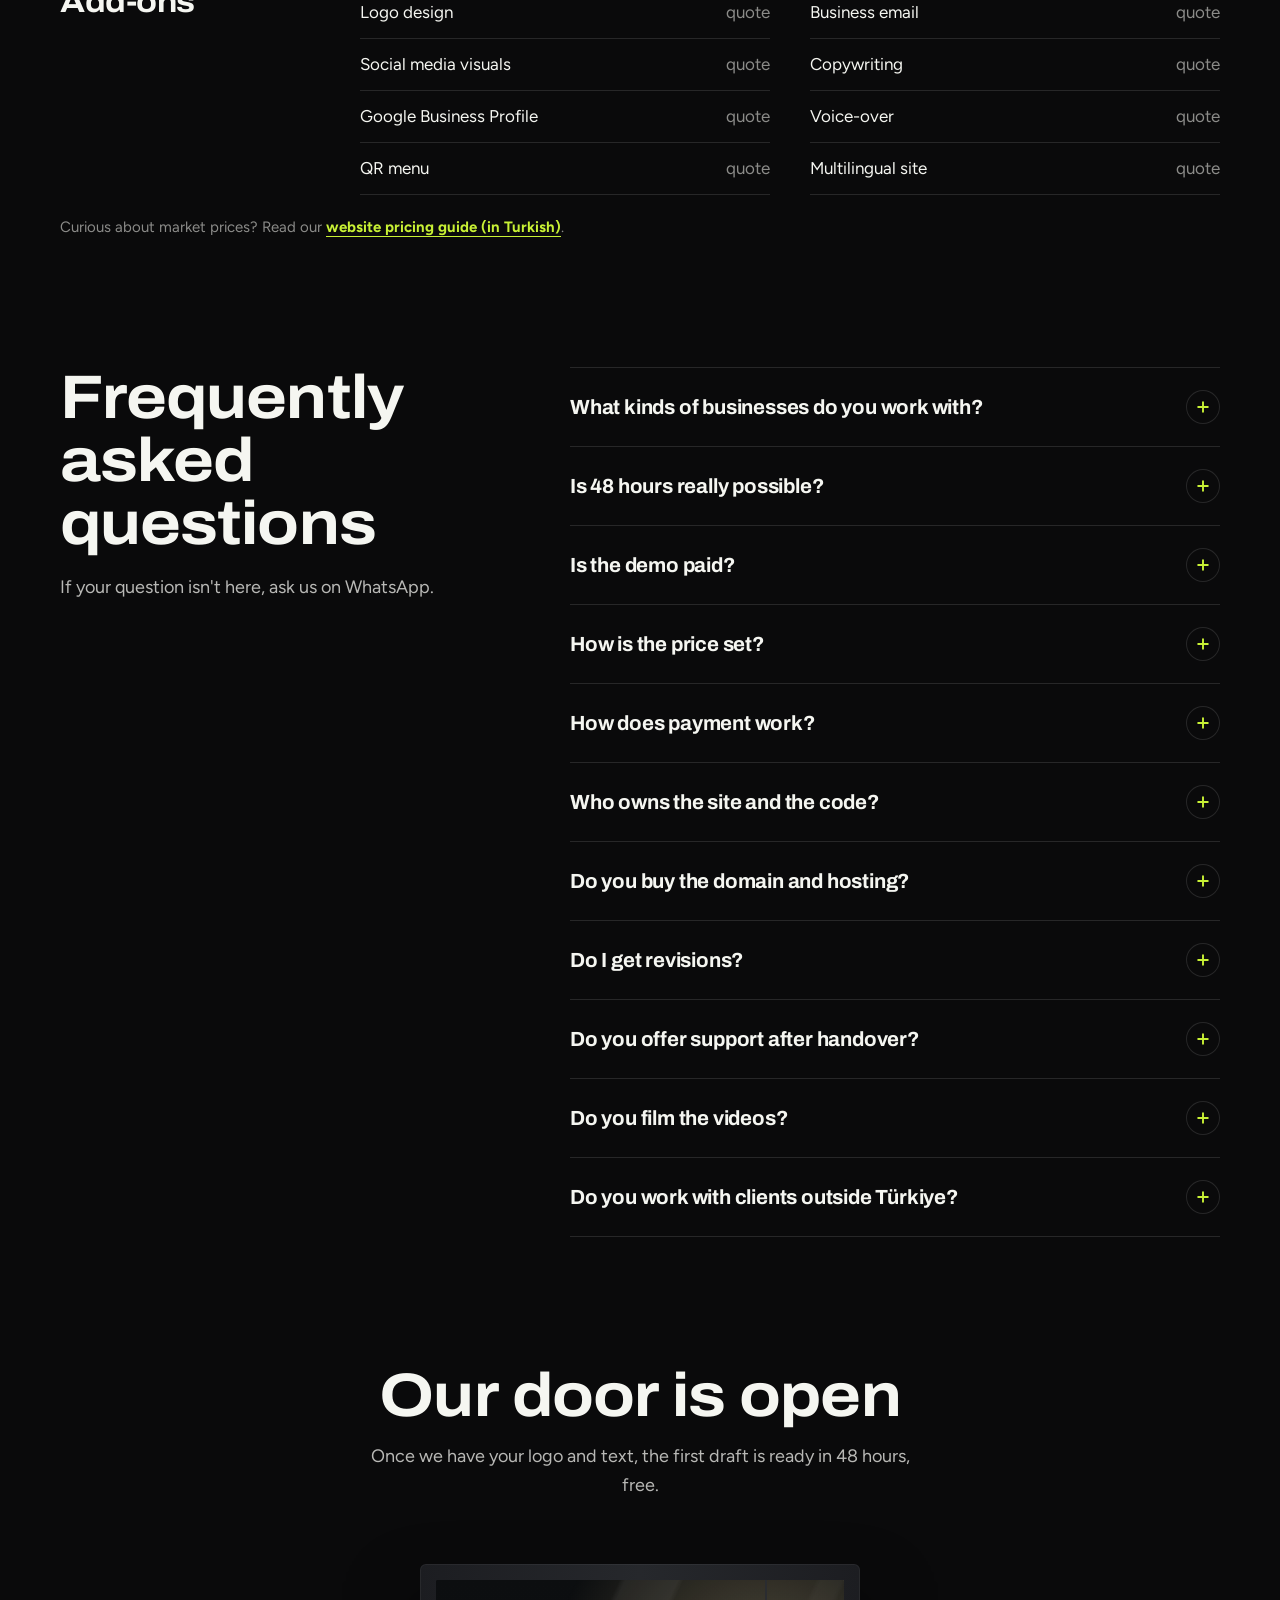
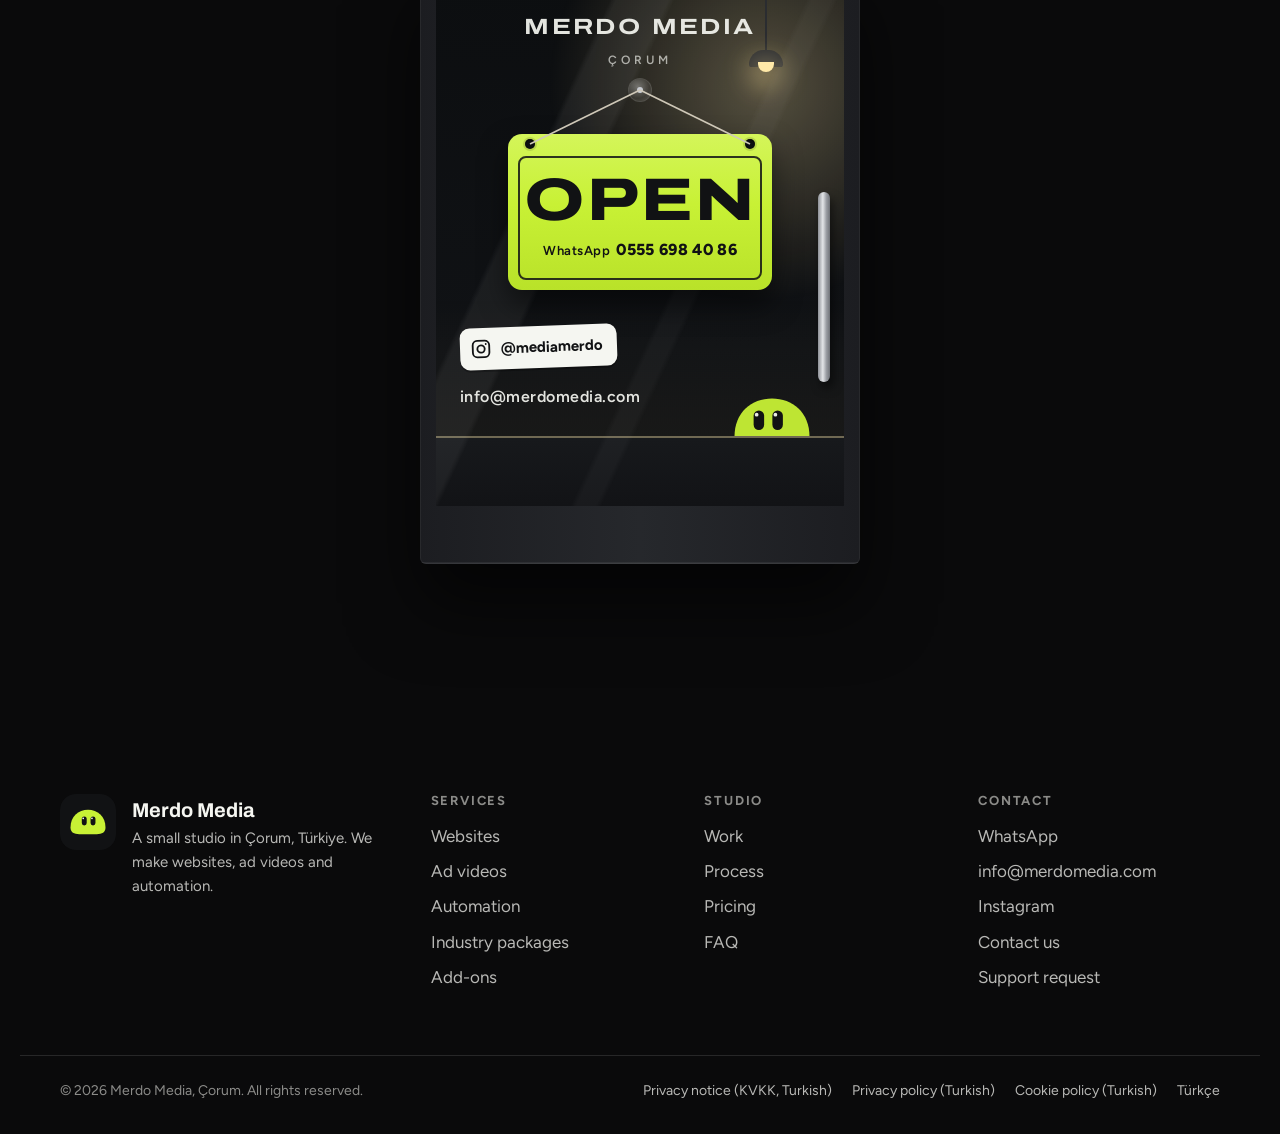
==== commit d7aeef23: "Emlak asistanı demosu ve yeni emlak fiyatları - demo/emlak: emlakçılara gönderilecek sohbet demosu (" ====
--- a/en/index.html
+++ b/en/index.html
@@ -27,7 +27,7 @@
 <link rel="preconnect" href="https://fonts.googleapis.com">
 <link rel="preconnect" href="https://fonts.gstatic.com" crossorigin>
 <link href="https://fonts.googleapis.com/css2?family=Archivo:wdth,wght@100..125,500..800&family=Figtree:wght@400;500;600;700;800&display=swap" rel="stylesheet">
-<link rel="stylesheet" href="../assets/site.css?v=13">
+<link rel="stylesheet" href="../assets/site.css?v=12">
 </head>
 <body>
 <a class="skip" href="#ana">Skip to content</a>
@@ -141,8 +141,8 @@
       <details id="d-emlak">
         <summary class="lr"><span class="lr-n">Real estate automation</span><span class="lr-d">Fast WhatsApp replies to enquiries that reach your agency.</span></summary>
         <div class="svc-body">
-          <div><p class="svc-h">Included</p><ul><li>Fast replies to incoming enquiries</li><li>Runs through WhatsApp</li><li>Setup and training</li><li>Scope tailored to your office</li></ul></div>
-          <video class="svc-video" controls playsinline preload="none" poster="../assets/ig/video/emlak-reklam-kapak.jpg" width="1080" height="1920" aria-label="Real estate automation promo video"><source src="../assets/ig/video/emlak-reklam.mp4" type="video/mp4"></video>
+          <div><p class="svc-h">Included</p><ul><li>Fast replies to incoming enquiries</li><li>Runs through WhatsApp</li><li>Setup and training</li></ul></div>
+          <div><p class="svc-h">Pricing</p><ul><li>Setup ₺10,000 (without website)</li><li>Website + automation setup ₺20,000</li><li>Monthly maintenance ₺2,500</li></ul></div>
           <a class="txt-link" href="https://wa.me/905556984086" data-wa-t="Hello, I would like some information about real estate automation.">Ask on WhatsApp →</a>
         </div>
       </details>
@@ -256,14 +256,16 @@
   <div class="wrap">
     <div class="sec-head">
       <h2 class="h2">Prices</h2>
-      <p class="sub">You get a firm price in writing before we start. The table shows starting prices, and the final total depends on the number of pages and the add-ons you pick. International clients get quotes in USD or EUR.</p>
+      <p class="sub">You get a firm price in writing before we start. Website and Norevo prices are starting prices, real estate rows are fixed prices. The final website total depends on the number of pages and the add-ons you pick. International clients get quotes in USD or EUR.</p>
     </div>
 
     <table class="ptable">
       <thead><tr><th scope="col">Package</th><th scope="col">What's in it</th><th scope="col">Price</th></tr></thead>
       <tbody>
         <tr><th scope="row">Website</th><td>Custom design, mobile-friendly, WhatsApp and form, basic SEO</td><td class="lr-p">From ₺10,000</td></tr>
-        <tr><th scope="row">Real estate automation</th><td>Runs on WhatsApp, training included</td><td class="lr-p">From ₺5,000</td></tr>
+        <tr><th scope="row">Real estate automation</th><td>Runs on WhatsApp, training included</td><td class="lr-p">₺10,000</td></tr>
+        <tr><th scope="row">Website + real estate automation</th><td>Site and automation in one package</td><td class="lr-p">₺20,000</td></tr>
+        <tr><th scope="row">Real estate monthly maintenance</th><td>For both real estate packages</td><td class="lr-p">₺2,500/month</td></tr>
         <tr><th scope="row">Norevo</th><td>Google rank tracking bot, free trial</td><td class="lr-p">From ₺999/month</td></tr>
         <tr><th scope="row">Other work</th><td>Automation, video series, multilingual site</td><td class="lr-p">Quote</td></tr>
       </tbody>
@@ -401,8 +403,8 @@
       web: ['I need a website', 'With a few details from you we can start on your first draft.'],
       video: ['I need an ad video', 'We make each video in vertical, square and landscape. If you have footage, we can use it.'],
       oto: ['WhatsApp / form automation', 'We set up automatic replies for incoming WhatsApp messages and save your forms to a spreadsheet.'],
-      emlak: ['Real estate automation', "Automation for estate agencies starts from ₺5,000. We'll work out the scope with your office."],
-      fiyat: ["I'd like to see prices", 'Websites start from ₺10,000, real estate automation from ₺5,000 and Norevo from ₺999/month. International clients get quotes in USD or EUR. A few details are all we need for your quote.'],
+      emlak: ['Real estate automation', "Real estate automation setup is ₺10,000, or ₺20,000 together with a website. Monthly maintenance is ₺2,500."],
+      fiyat: ["I'd like to see prices", 'Websites start from ₺10,000, real estate automation ₺10,000 (₺20,000 with a website, plus ₺2,500/month maintenance) and Norevo from ₺999/month. International clients get quotes in USD or EUR. A few details are all we need for your quote.'],
     },
     client: "I'm already a client", clientReply: 'Welcome back. You can send your support request on WhatsApp.',    writeWa: 'Message on WhatsApp →', other: 'Something else',
     askName: 'What should I call you? Could you type your name?', namePh: 'Your name', phonePh: '+90 5xx xxx xx xx',
@@ -422,6 +424,6 @@
   },
 };
 </script>
-<script src="../assets/site.js?v=12" defer></script>
+<script src="../assets/site.js?v=13" defer></script>
 </body>
 </html>
--- a/assets/site.css
+++ b/assets/site.css
@@ -11,7 +11,7 @@
   --r:clamp(16px,2vw,24px);
 }
 *{box-sizing:border-box}
-html{scroll-behavior:smooth;-webkit-text-size-adjust:100%;overflow-x:clip}
+html{scroll-behavior:smooth;-webkit-text-size-adjust:100%}
 body{margin:0;background:var(--night);color:var(--paper);font:400 17px/1.6 var(--body);overflow-x:hidden}
 img{max-width:100%;display:block}
 a{color:inherit}
@@ -364,7 +364,6 @@
 .svc-body li::before{content:"+";display:inline-block;width:20px;color:var(--lime);font-weight:700}
 .svc-body .svc-no li{color:var(--t2)}
 .svc-body .svc-no li::before{content:"–";color:var(--t3)}
-.svc-video{width:100%;max-width:300px;height:auto;aspect-ratio:9/16;border-radius:var(--r);background:var(--night)}
 .svc-tip{grid-column:1/-1;color:var(--t2)}
 .svc-body .txt-link{grid-column:1/-1;justify-self:start}
 .steps .lr{grid-template-columns:48px 220px 180px minmax(0,1fr)}
@@ -373,7 +372,7 @@
 .ptable{width:100%;border-collapse:collapse}
 .ptable th,.ptable td{text-align:left;vertical-align:baseline;padding:26px 40px 26px 0;border-bottom:1px solid var(--line)}
 .ptable thead th{font:700 12px/1 var(--body);letter-spacing:.14em;text-transform:uppercase;color:var(--t3);padding-top:0;padding-bottom:14px}
-.ptable tbody th{width:260px;font:700 clamp(22px,2.2vw,30px)/1.1 var(--display);letter-spacing:-.015em}
+.ptable tbody th{width:340px;font:700 clamp(22px,2.2vw,30px)/1.1 var(--display);letter-spacing:-.015em}
 .ptable td{color:var(--t2)}
 .ptable .lr-p,.ptable thead th:last-child{padding-right:0;text-align:right;color:var(--lime)}
 .ptable thead th:last-child{color:var(--t3)}
